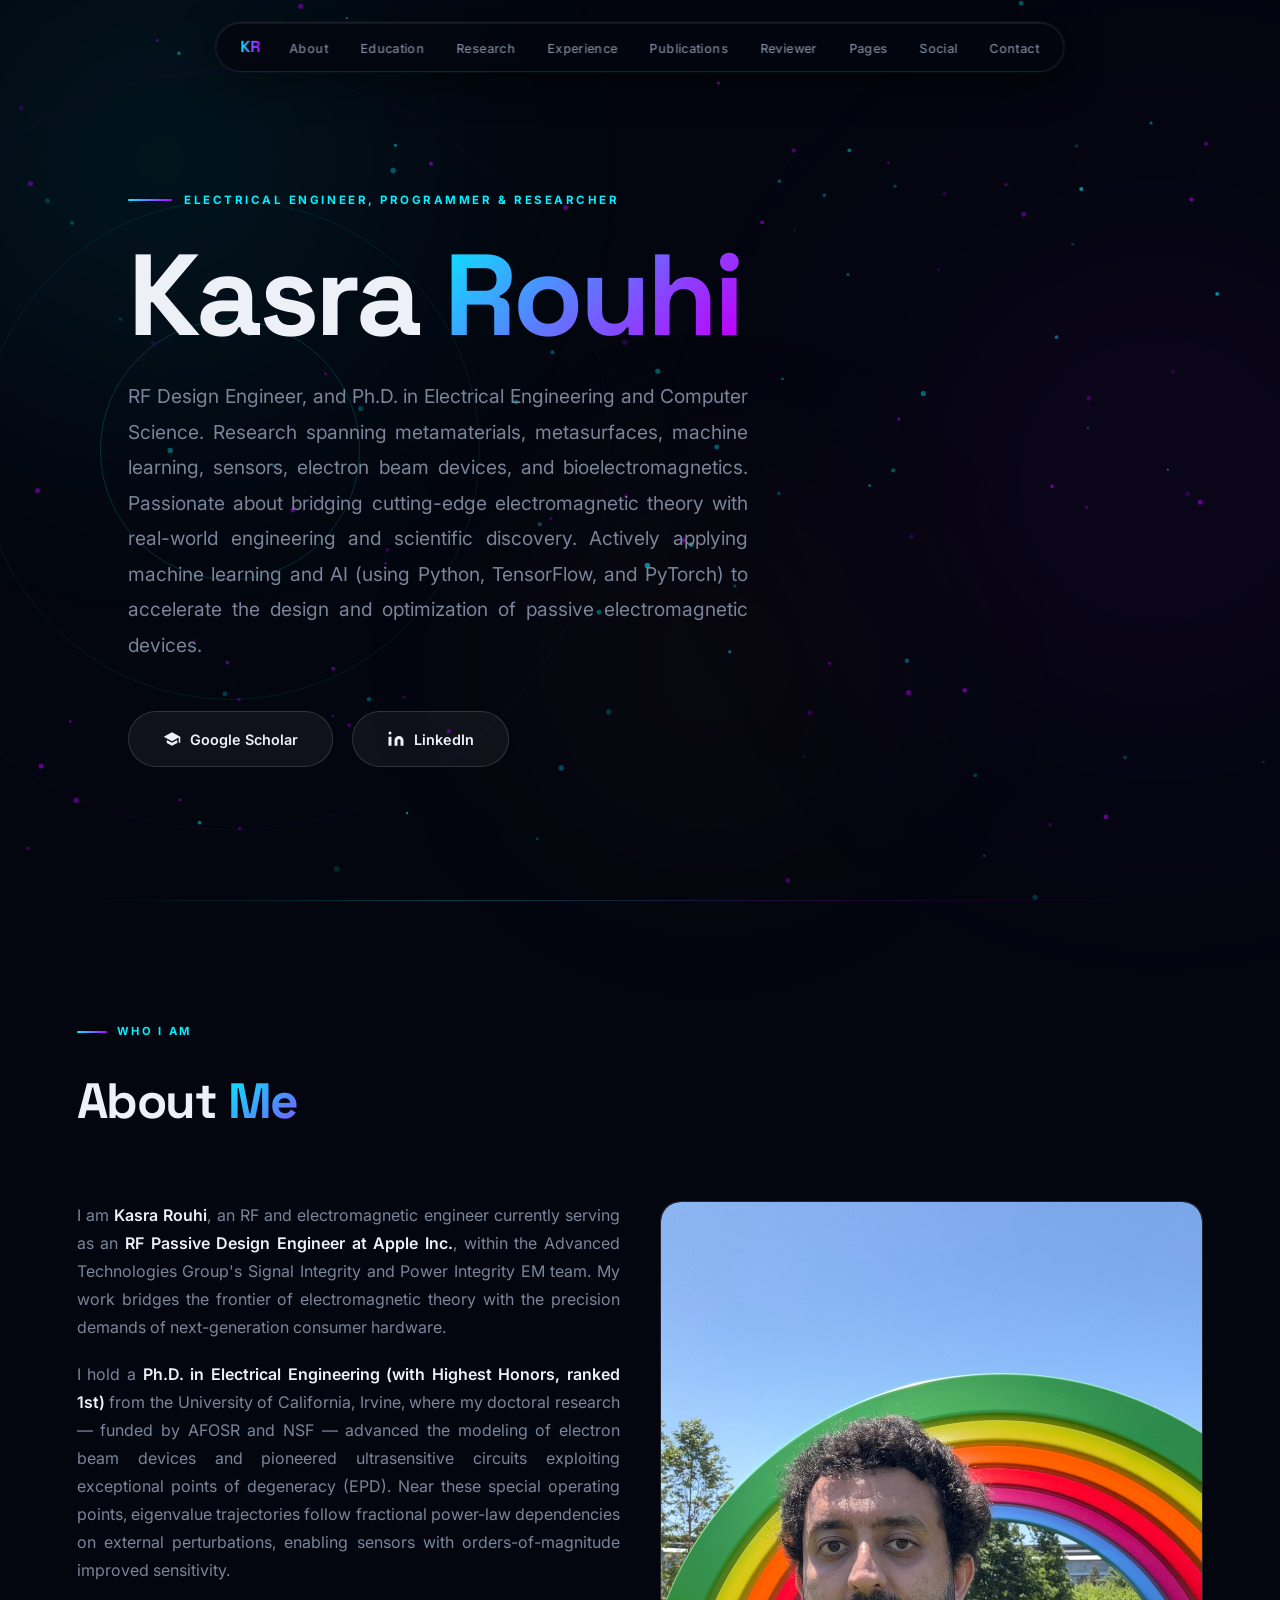
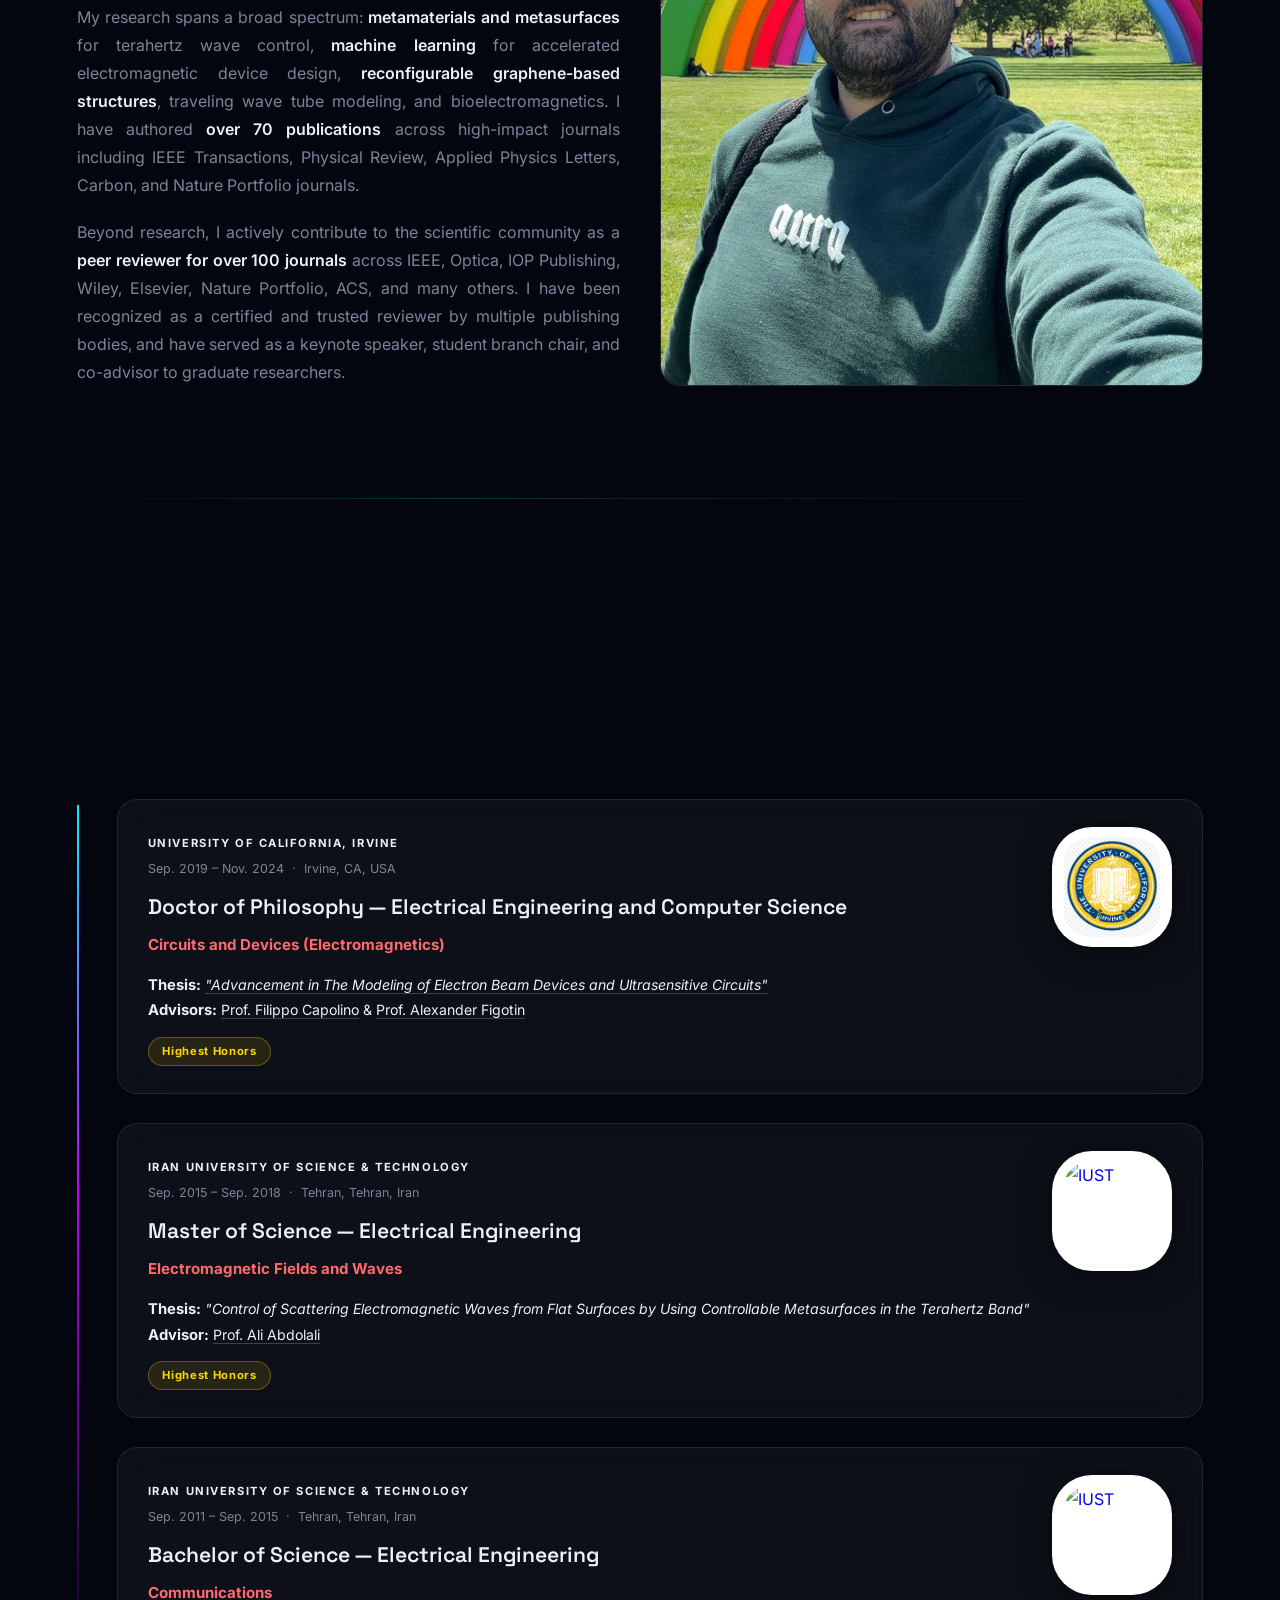
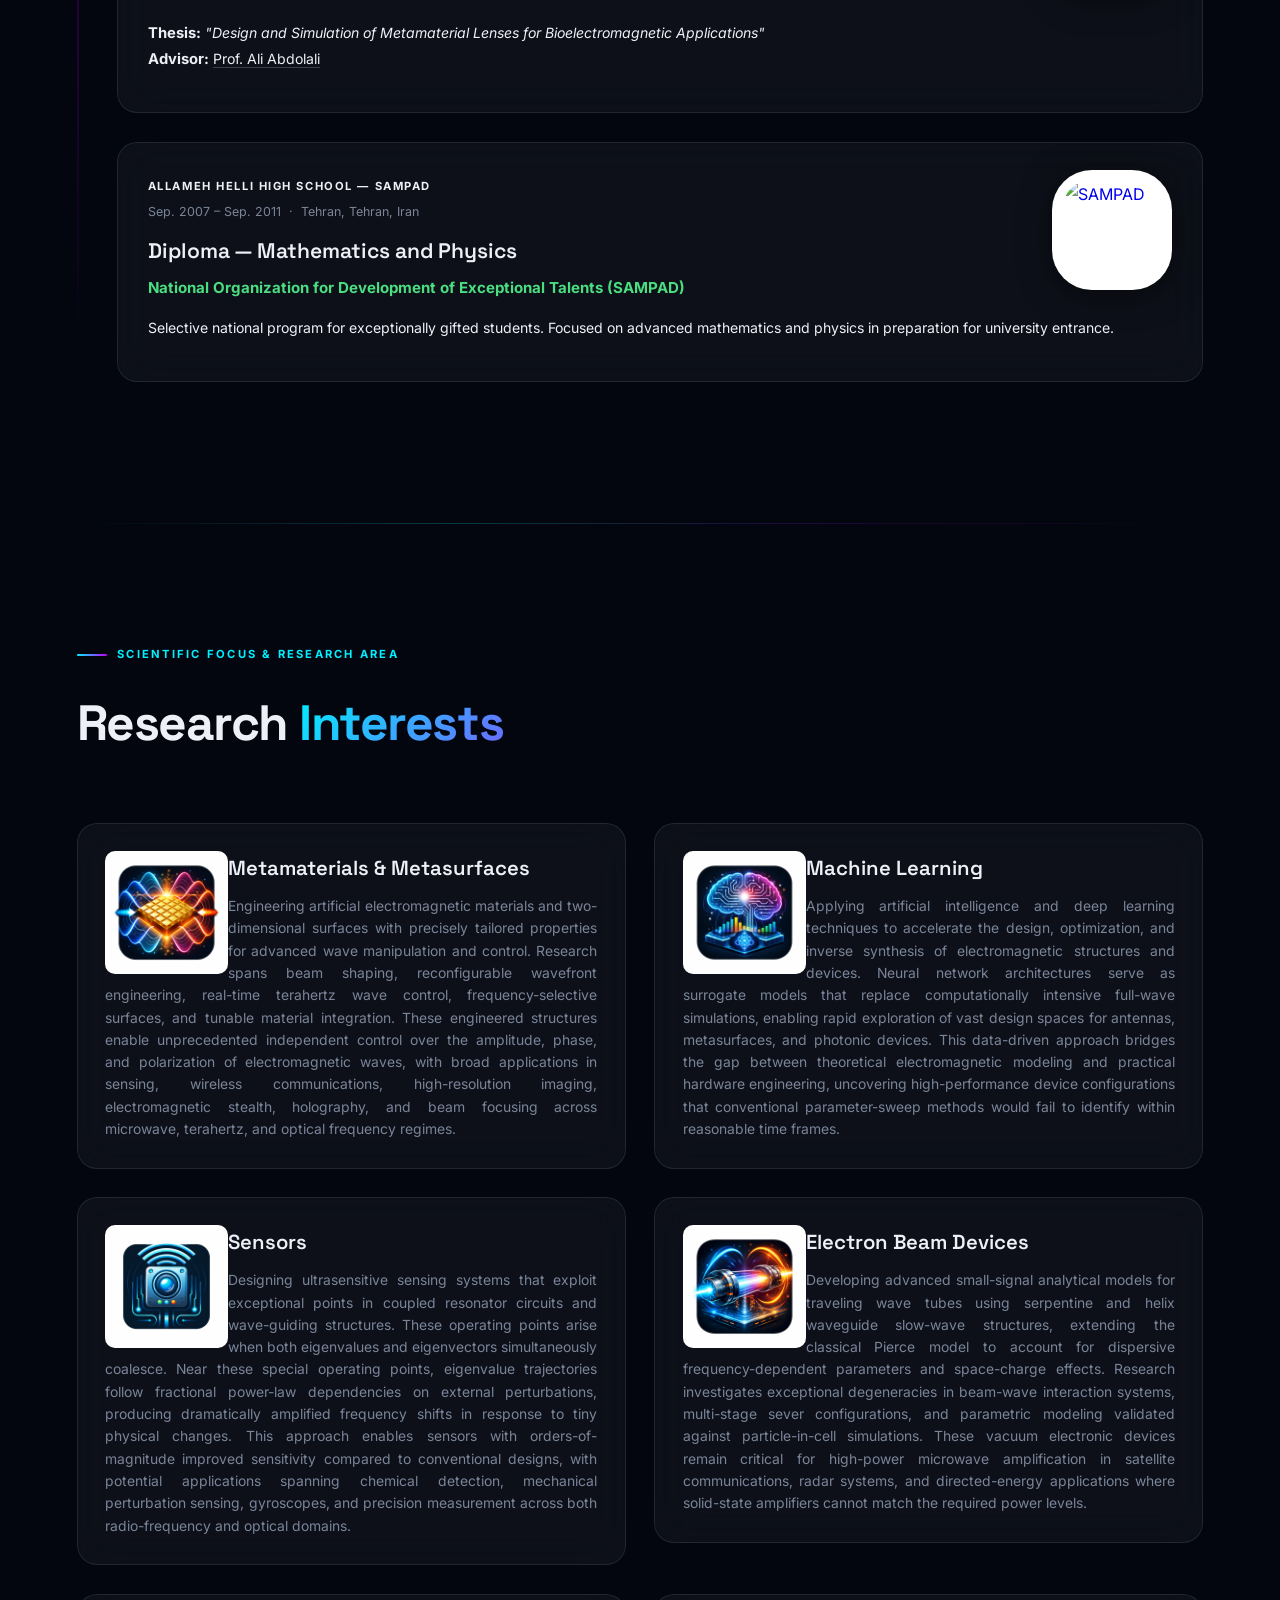
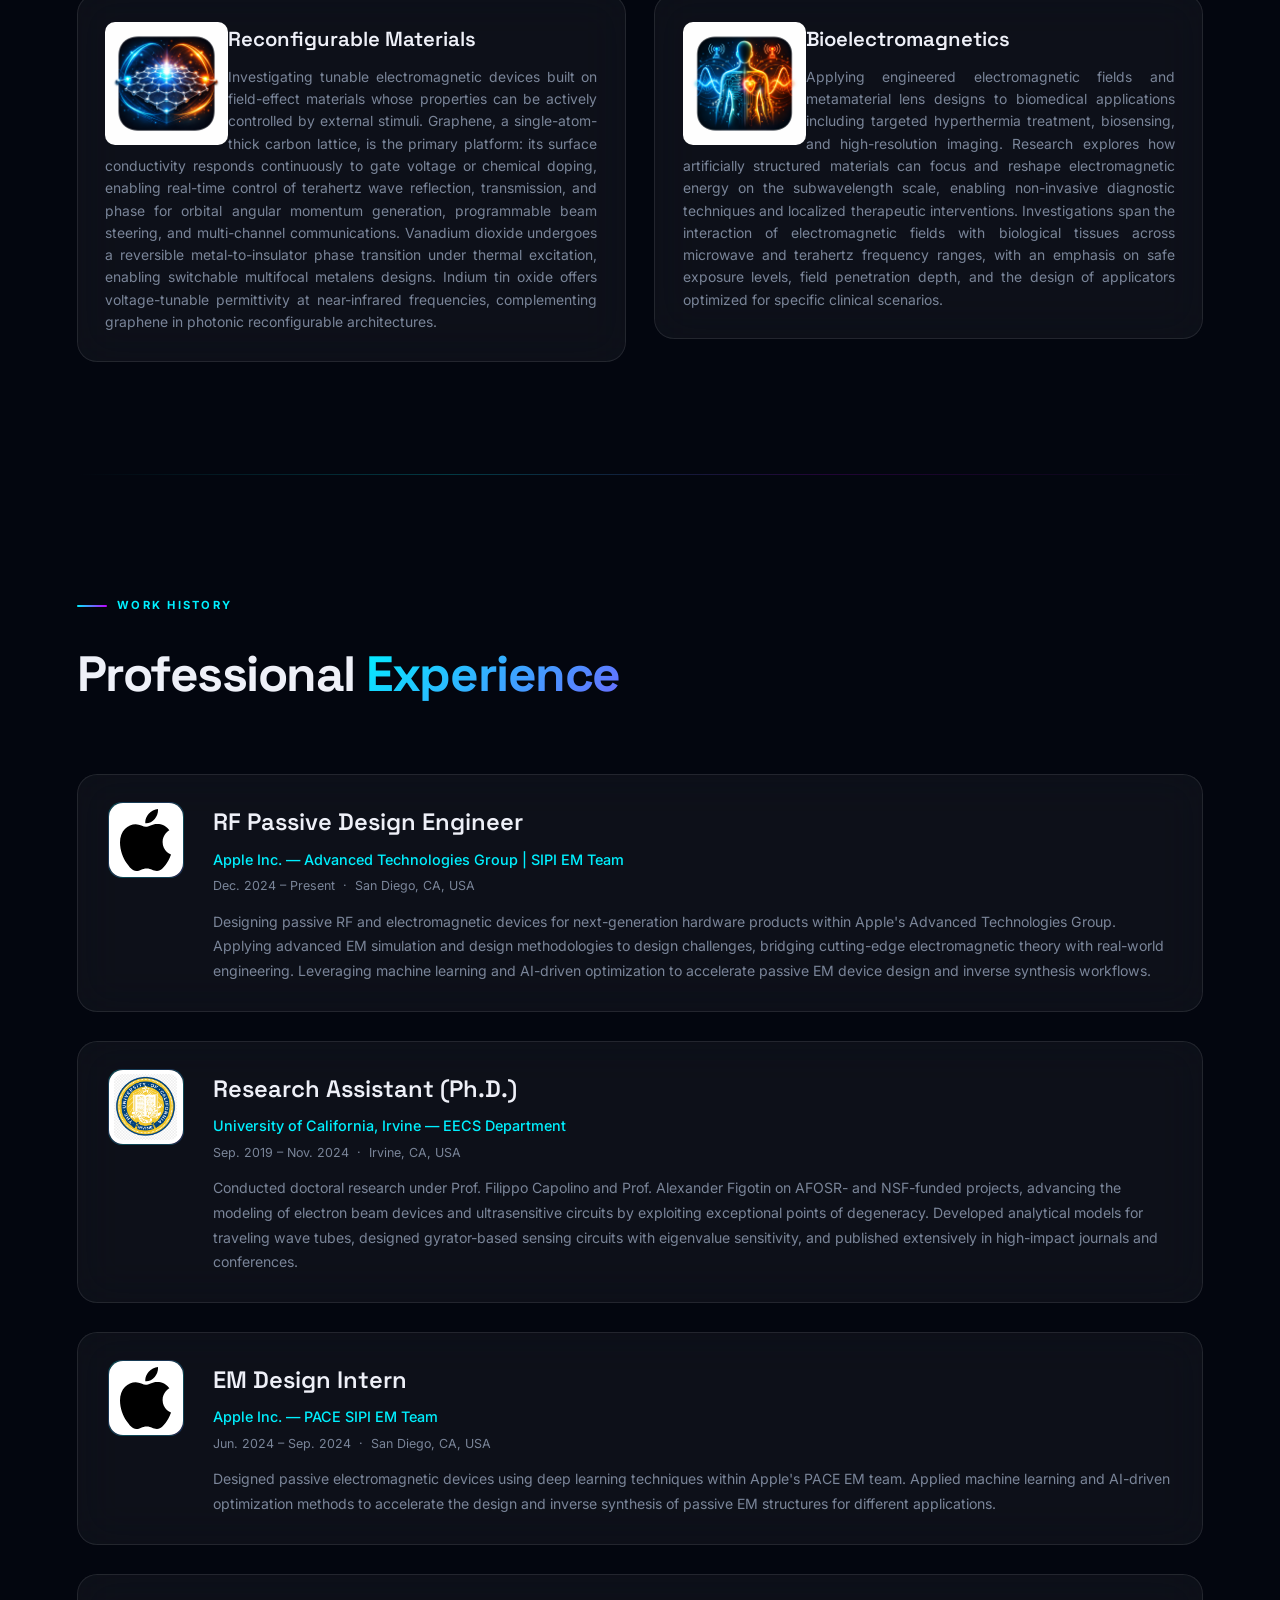
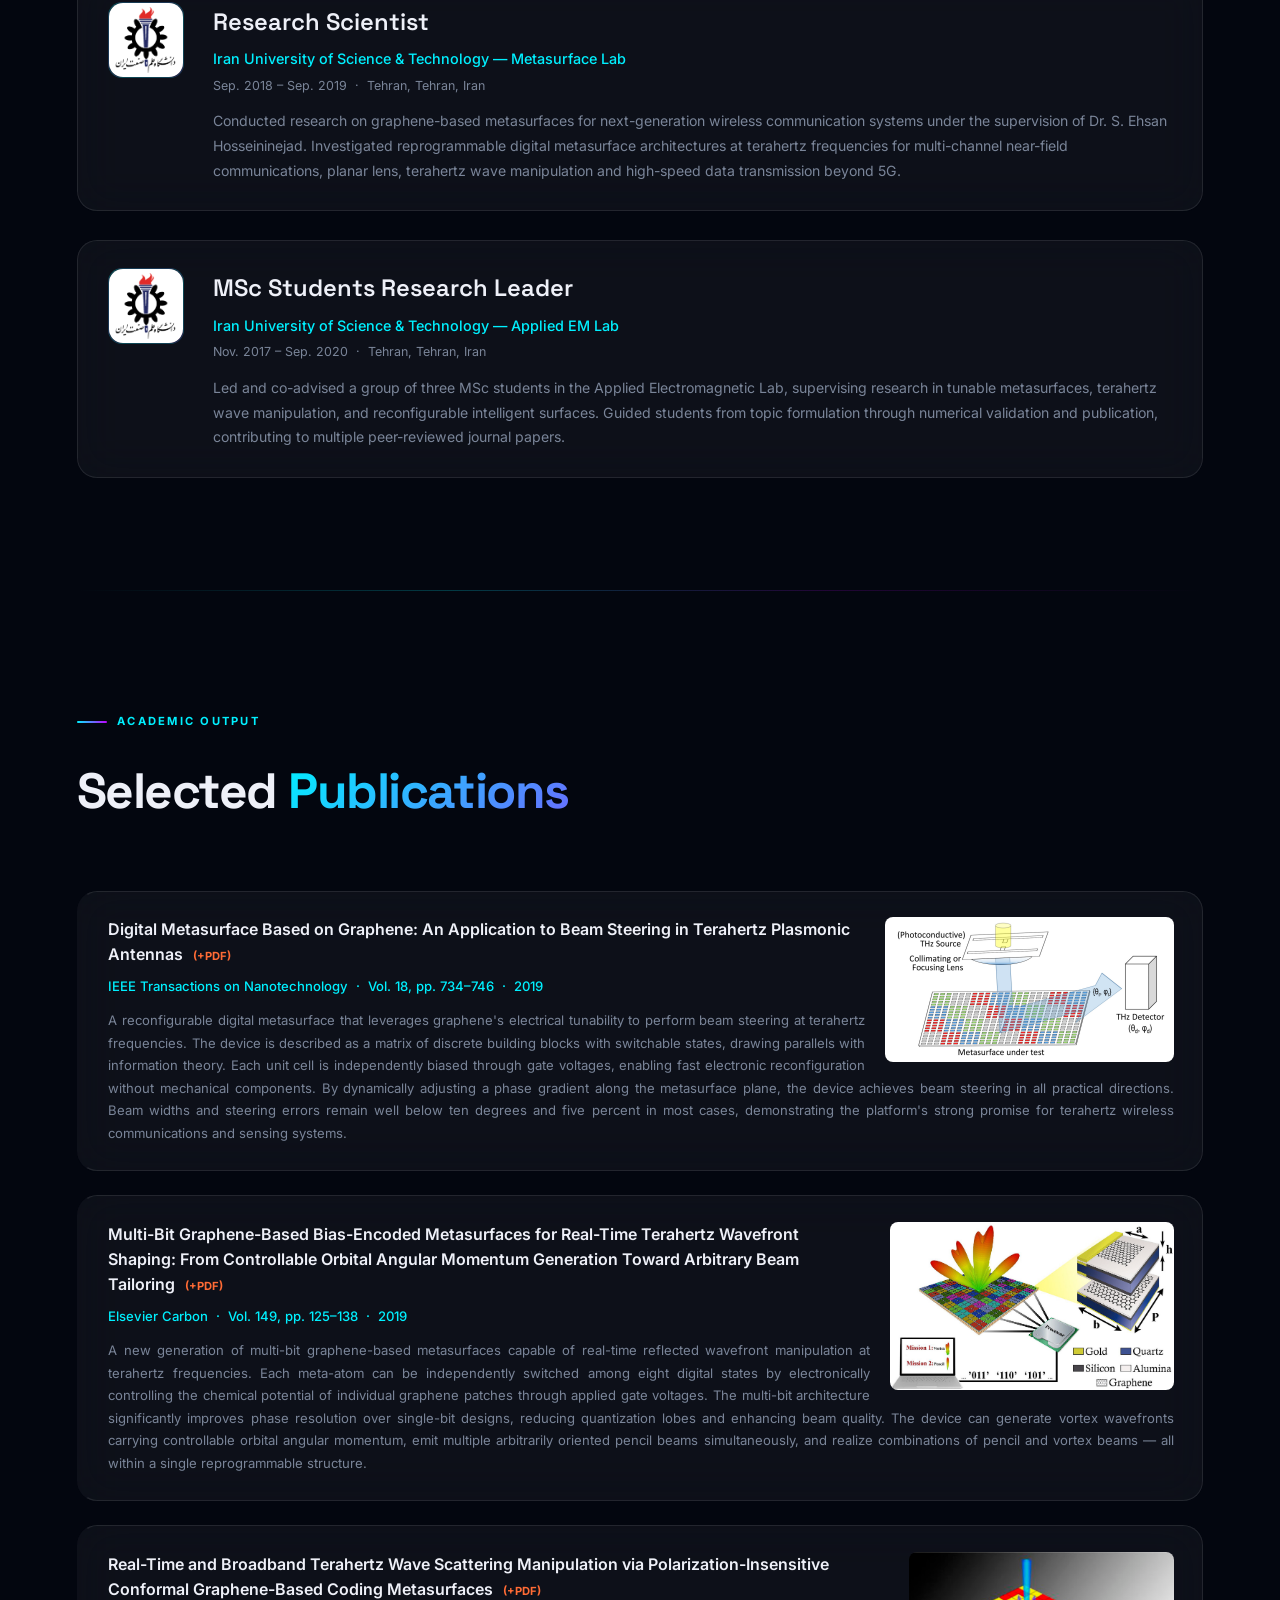
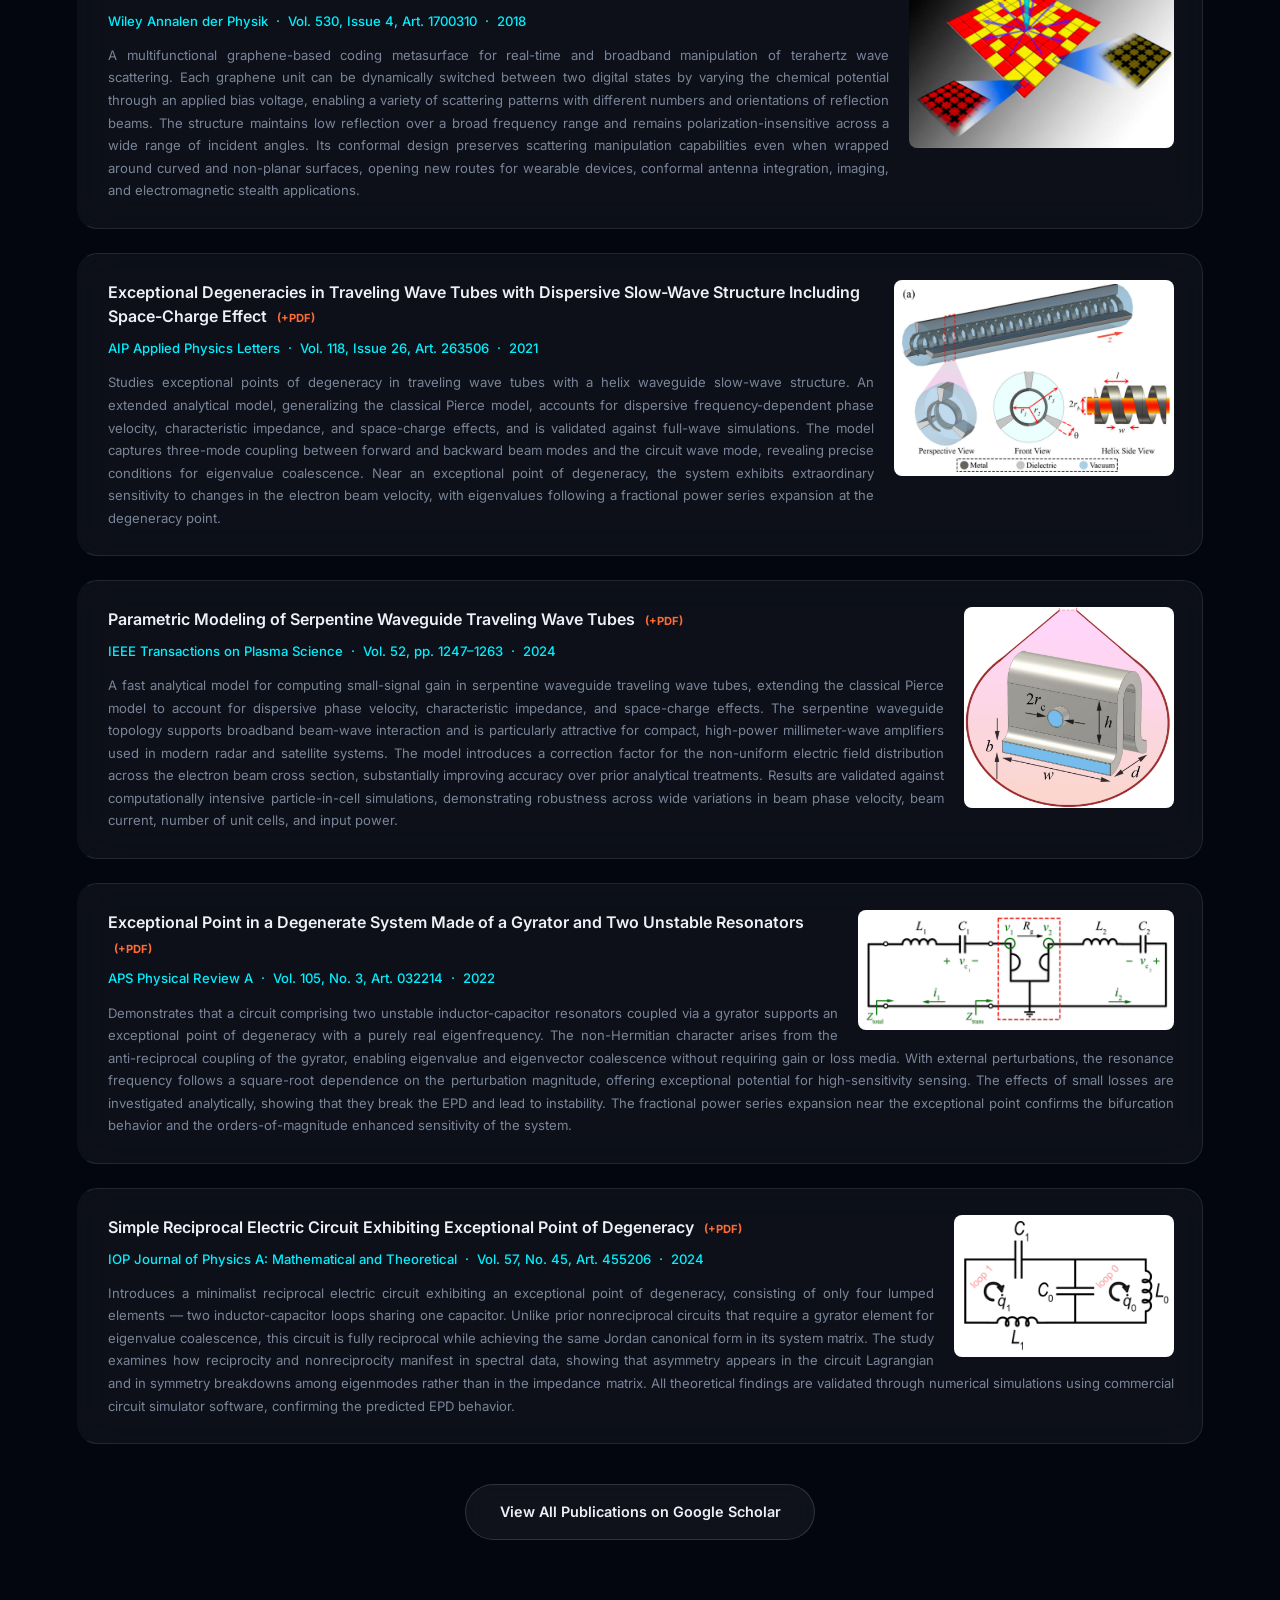
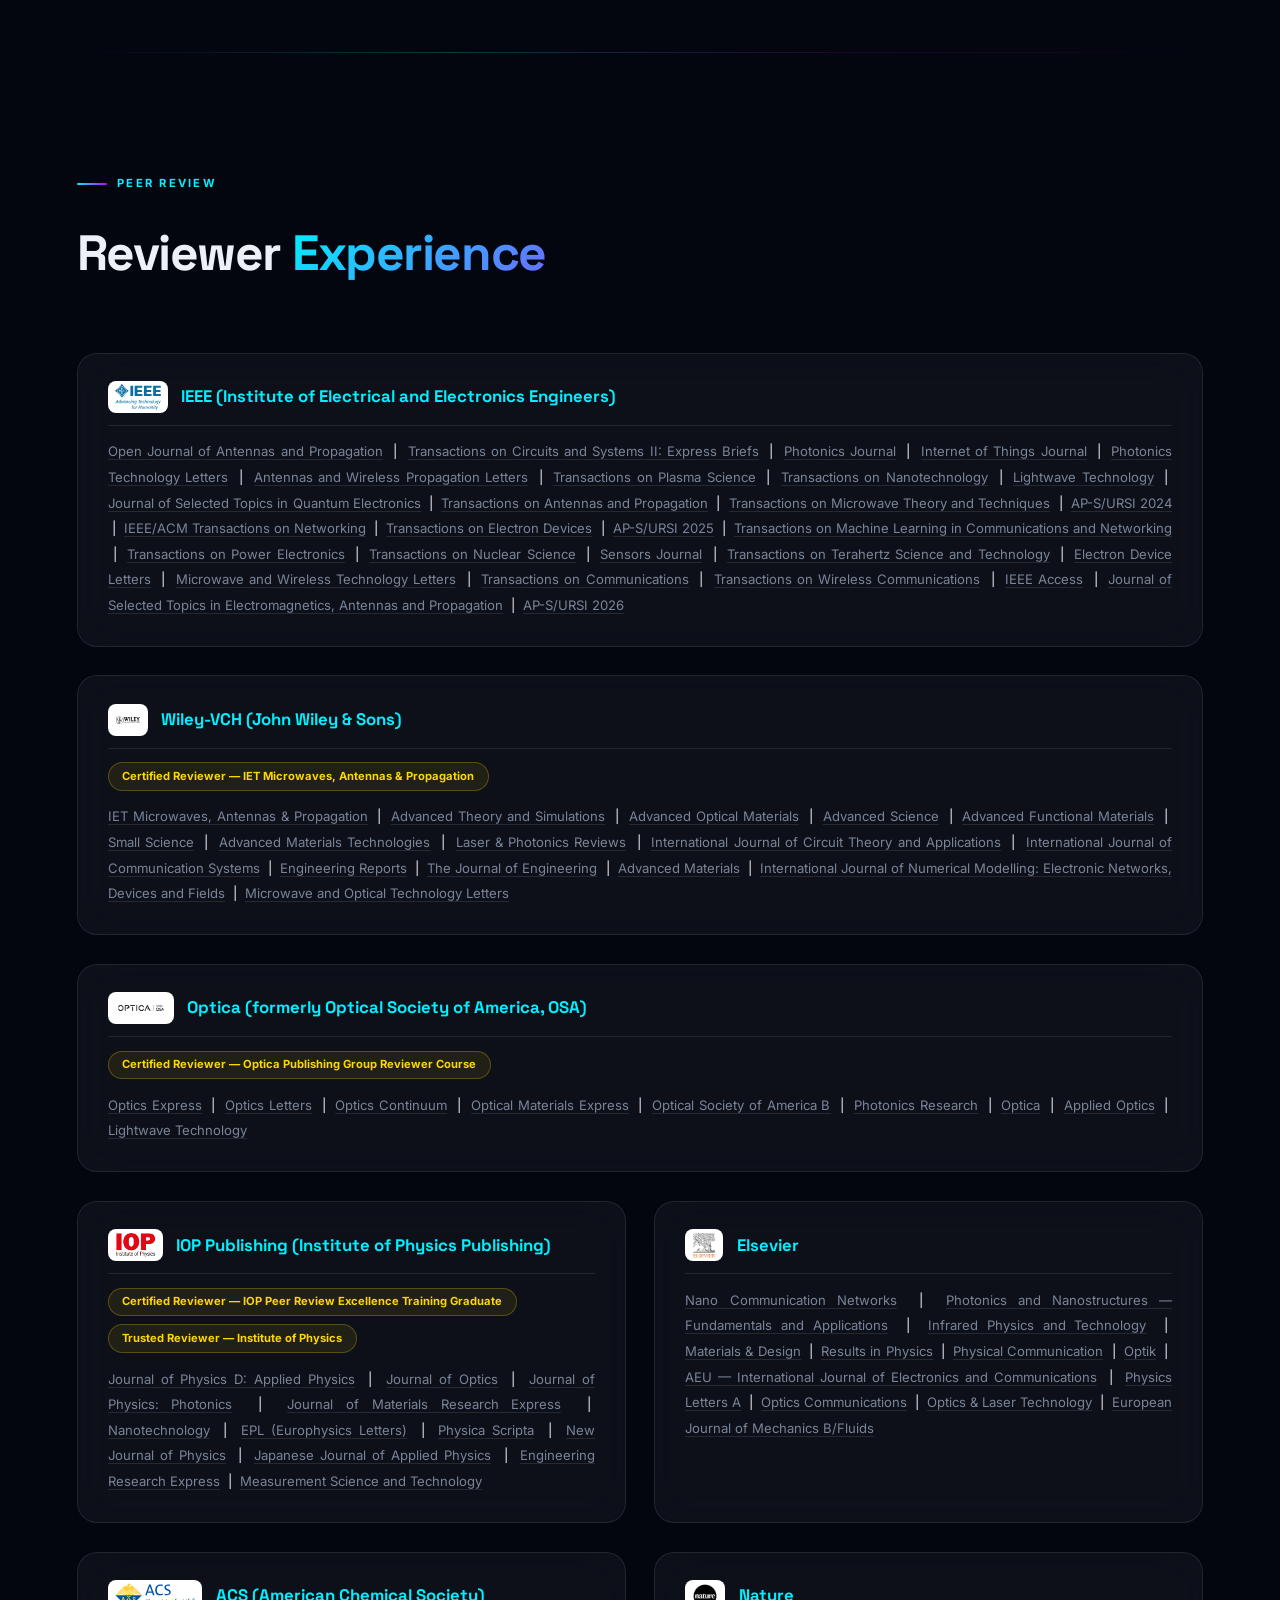
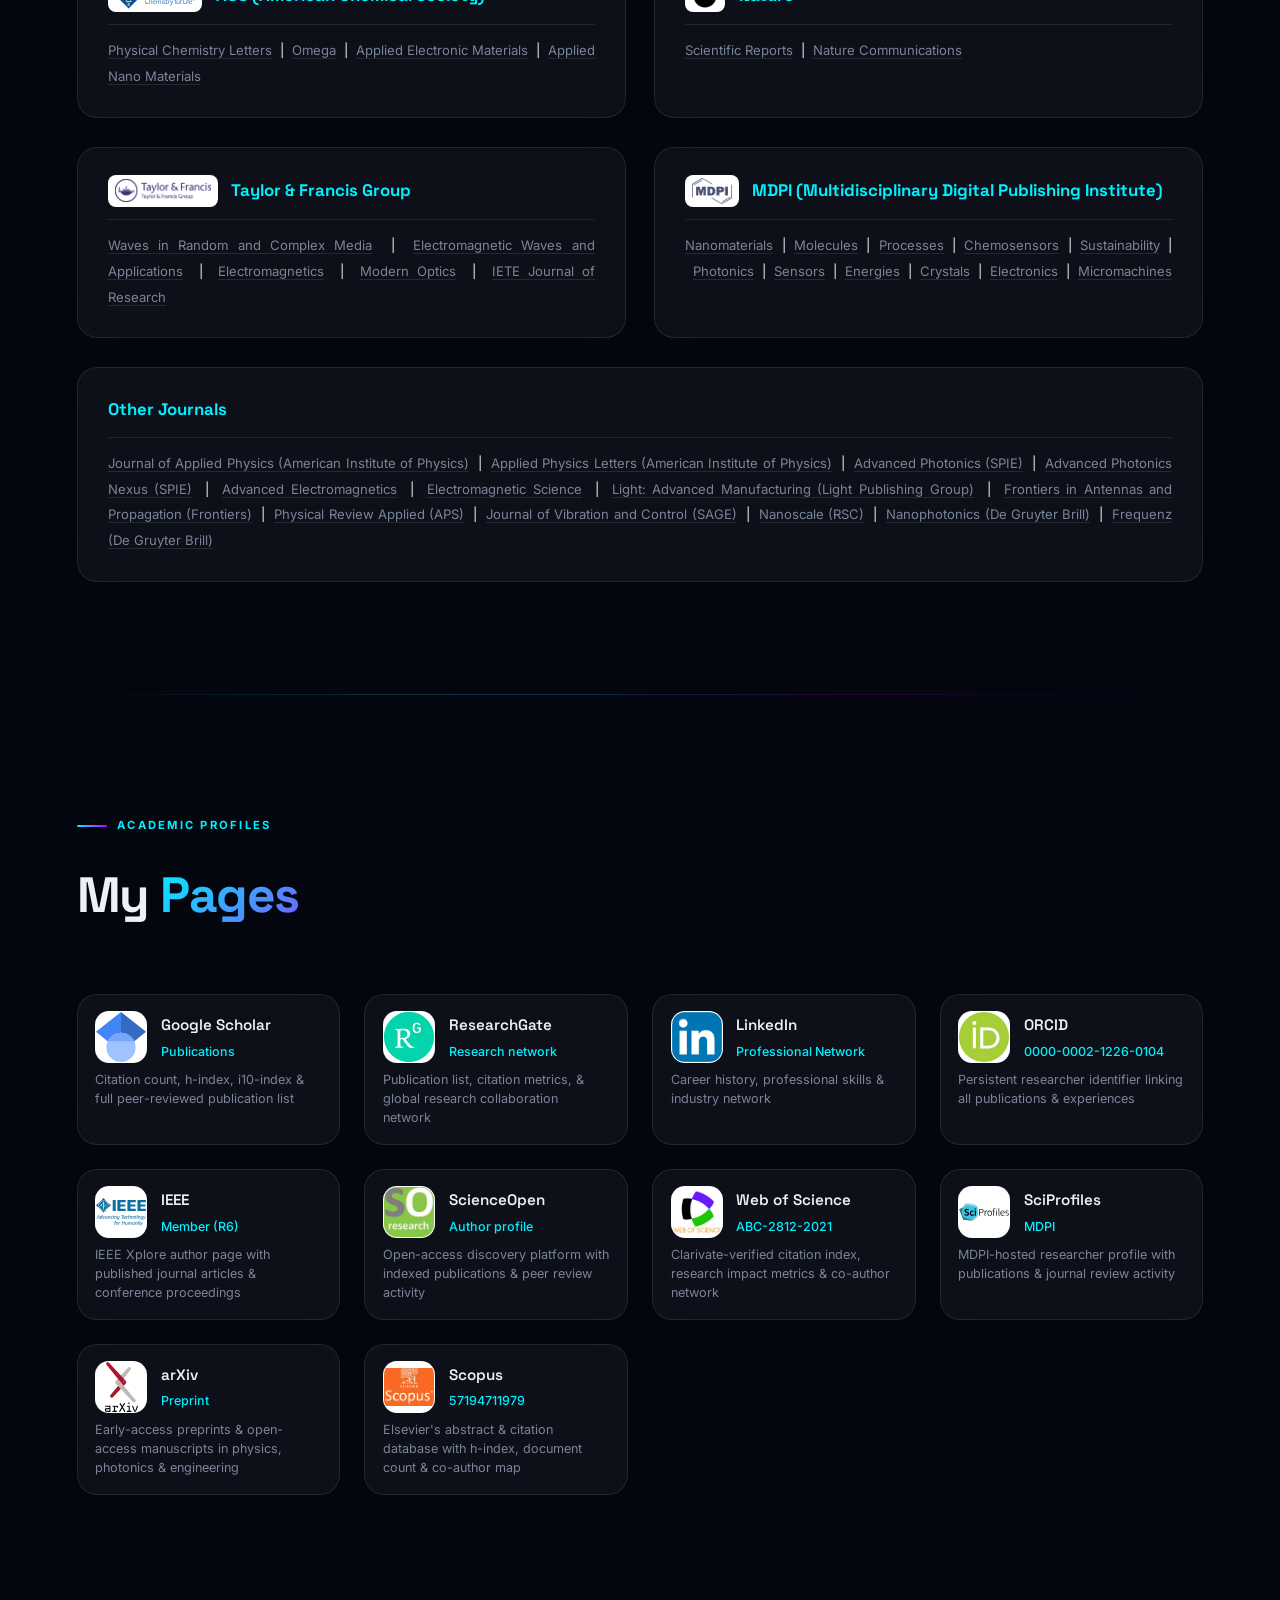
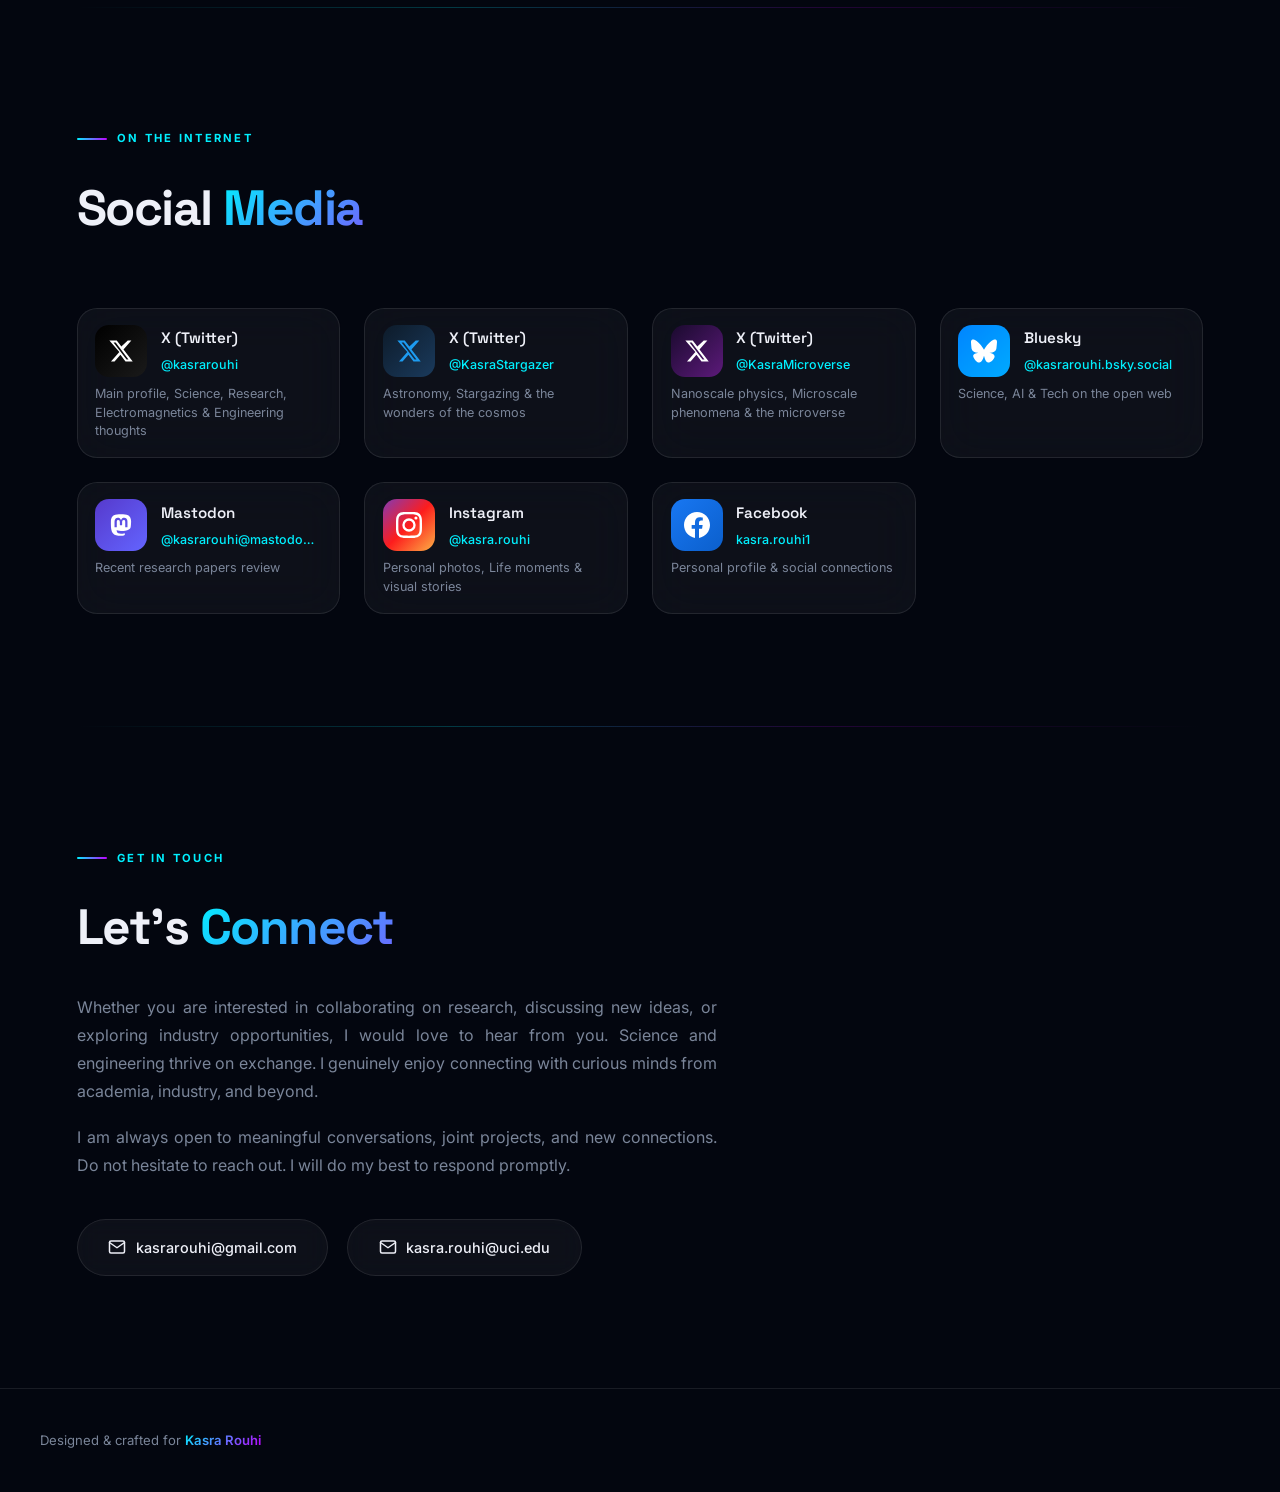
==== index.html @ e4c82f20 "Add files via upload" ====
<!DOCTYPE html>
<html lang="en">
<head>
  <meta charset="UTF-8" />
  <meta name="viewport" content="width=device-width, initial-scale=1.0" />
  <title>Kasra Rouhi</title>
  <link rel="preconnect" href="https://fonts.googleapis.com" />
  <link href="https://fonts.googleapis.com/css2?family=Inter:wght@300;400;500;600;700&family=Space+Grotesk:wght@400;500;600;700&display=swap" rel="stylesheet" />
  <link rel="stylesheet" href="css/base.css" />
  <link rel="stylesheet" href="css/nav.css" />
  <link rel="stylesheet" href="css/hero.css" />
  <link rel="stylesheet" href="css/layout.css" />
  <link rel="stylesheet" href="css/about.css" />
  <link rel="stylesheet" href="css/education.css" />
  <link rel="stylesheet" href="css/research.css" />
  <link rel="stylesheet" href="css/experience.css" />
  <link rel="stylesheet" href="css/reviewer.css" />
  <link rel="stylesheet" href="css/social.css" />
</head>
<body>

<!-- scroll progress -->
<div id="scroll-progress"></div>


<!-- animated particle canvas -->
<canvas id="bg-canvas"></canvas>

<!-- aurora orbs -->
<div class="orb orb-1"></div>
<div class="orb orb-2"></div>
<div class="orb orb-3"></div>

<!-- nav — floating pill -->
<nav>
  <div class="nav-logo">KR</div>
  <ul class="nav-links">
    <li><a href="#about">About</a></li>
    <li><a href="#education">Education</a></li>
    <li><a href="#research">Research</a></li>
    <li><a href="#experience">Experience</a></li>
    <li><a href="#publications">Publications</a></li>
    <li><a href="#reviewer">Reviewer</a></li>
    <li><a href="#pages">Pages</a></li>
    <li><a href="#social">Social</a></li>
    <li><a href="#contact">Contact</a></li>
  </ul>
</nav>

<!-- ── HERO ── -->
<section id="hero">

  <!-- decorative pulsing rings -->
  <div class="hero-rings">
    <div class="hero-ring"></div>
    <div class="hero-ring"></div>
    <div class="hero-ring"></div>
  </div>

  <div class="hero-content">
    <div class="hero-eyebrow">Electrical Engineer, Programmer &amp; Researcher</div>
    <h1 class="hero-name">Kasra <span>Rouhi</span></h1>
    <p class="hero-subtitle">
      RF Design Engineer, and Ph.D. in Electrical Engineering and Computer Science.
      Research spanning metamaterials, metasurfaces, machine learning, sensors, electron beam devices, and bioelectromagnetics.
      Passionate about bridging cutting-edge electromagnetic theory with real-world engineering and scientific discovery.
      Actively applying machine learning and AI (using Python, TensorFlow, and PyTorch) to accelerate the design and optimization of passive electromagnetic devices.
    </p>
    <div class="hero-ctas">
      <a class="btn btn-outline" href="https://scholar.google.com/citations?user=ReDDTRIAAAAJ&hl=en" target="_blank">
        <svg width="18" height="18" viewBox="0 0 24 24" fill="currentColor"><path d="M12 3L1 9l11 6 9-4.91V17h2V9L12 3zM5 13.18v4L12 21l7-3.82v-4L12 17l-7-3.82z"/></svg>
        Google Scholar
      </a>
      <a class="btn btn-outline" href="https://www.linkedin.com/in/kasra-rouhi-8a954311a/" target="_blank">
        <svg width="18" height="18" viewBox="0 0 24 24" fill="currentColor"><path d="M16 8a6 6 0 0 1 6 6v7h-4v-7a2 2 0 0 0-2-2 2 2 0 0 0-2 2v7h-4v-7a6 6 0 0 1 6-6z"/><rect x="2" y="9" width="4" height="12"/><circle cx="4" cy="4" r="2"/></svg>
        LinkedIn
      </a>
    </div>
  </div>
</section>

<div class="divider"></div>

<!-- ── ABOUT ── -->
<section id="about">
  <div class="section-num">01</div>
  <div class="fade-in">
    <div class="section-tag">Who I am</div>
    <h2 class="section-title">About <em>Me</em></h2>
  </div>
  <div class="about-grid fade-in">
    <div class="about-text">
      <p>
        I am <span class="highlight">Kasra Rouhi</span>, an RF and electromagnetic
        engineer currently serving as an <span class="highlight">RF Passive Design Engineer
        at Apple Inc.</span>, within the Advanced Technologies Group's Signal Integrity
        and Power Integrity EM team. My work bridges the frontier of electromagnetic
        theory with the precision demands of next-generation consumer hardware.
      </p>
      <p>
        I hold a <span class="highlight">Ph.D. in Electrical Engineering (with Highest
        Honors, ranked 1st)</span> from the University of California, Irvine, where my
        doctoral research — funded by AFOSR and NSF — advanced the modeling of electron
        beam devices and pioneered ultrasensitive circuits exploiting exceptional points
        of degeneracy (EPD). Near these special operating points, eigenvalue trajectories
        follow fractional power-law dependencies on external perturbations, enabling
        sensors with orders-of-magnitude improved sensitivity.
      </p>
      <p>
        My research spans a broad spectrum: <span class="highlight">metamaterials and
        metasurfaces</span> for terahertz wave control, <span class="highlight">machine
        learning</span> for accelerated electromagnetic device design, <span class="highlight">
        reconfigurable graphene-based structures</span>, traveling wave tube modeling,
        and bioelectromagnetics. I have authored <span class="highlight">over 70
        publications</span> across high-impact journals including IEEE Transactions,
        Physical Review, Applied Physics Letters, Carbon, and Nature Portfolio journals.
      </p>
      <p>
        Beyond research, I actively contribute to the scientific community as a
        <span class="highlight">peer reviewer for over 100 journals</span> across IEEE,
        Optica, IOP Publishing, Wiley, Elsevier, Nature Portfolio, ACS, and many others.
        I have been recognized as a certified and trusted reviewer by multiple publishing
        bodies, and have served as a keynote speaker, student branch chair, and
        co-advisor to graduate researchers.
      </p>
    </div>
    <div class="glass about-card" style="padding:0; overflow:hidden; display:flex; align-items:stretch;">
      <img
        src="images/KasraPersonal.JPG"
        alt="Kasra Rouhi"
        style="width:100%; height:100%; object-fit:cover; object-position:center top; display:block; border-radius:var(--radius);"
      />
    </div>
  </div>
</section>

<div class="divider"></div>

<!-- ── EDUCATION ── -->
<section id="education">
  <div class="section-num">02</div>
  <div class="fade-in">
    <div class="section-tag">Academic Journey</div>
    <h2 class="section-title">Education &amp; <em>Degrees</em></h2>
  </div>
  <div class="timeline fade-in">

    <!-- PhD — UCI -->
    <div class="glass timeline-item">
      <div class="card-accent-bar"></div>
      <div class="tl-header">
        <div class="tl-header-text">
          <a class="tl-school" href="https://en.wikipedia.org/wiki/University_of_California,_Irvine" target="_blank" style="color:inherit;text-decoration:none;">University of California, Irvine</a>
          <div class="tl-period">Sep. 2019 – Nov. 2024 &nbsp;·&nbsp; Irvine, CA, USA</div>
        </div>
        <a href="https://en.wikipedia.org/wiki/University_of_California,_Irvine" target="_blank"><img class="tl-badge" src="images/EduExp/UCI.png" alt="UCI" width="56" height="56" /></a>
      </div>
      <div class="tl-degree">Doctor of Philosophy — Electrical Engineering and Computer Science</div>
      <div class="tl-meta">Circuits and Devices (Electromagnetics)</div>
      <div class="tl-detail">
        <span class="tl-label">Thesis:</span> <a href="https://www.proquest.com/openview/66f14b600462f90610e6053b3de5a684/1?pq-origsite=gscholar&cbl=18750&diss=y" target="_blank" style="color:inherit;border-bottom:1px solid rgba(255,255,255,0.2);text-decoration:none;"><em>"Advancement in The Modeling of Electron Beam Devices and Ultrasensitive Circuits"</em></a><br/>
        <span><span class="tl-label">Advisors:</span> <a href="https://scholar.google.com/citations?user=7sWY6GUAAAAJ&hl=en" target="_blank" style="color:inherit;border-bottom:1px solid rgba(255,255,255,0.2);text-decoration:none;">Prof. Filippo Capolino</a> &amp; <a href="https://scholar.google.com/citations?user=Q_zmKOEAAAAJ&hl=en" target="_blank" style="color:inherit;border-bottom:1px solid rgba(255,255,255,0.2);text-decoration:none;">Prof. Alexander Figotin</a></span>
      </div>
      <div class="tl-badges-row">
        <span class="tl-gpa">Highest Honors</span>
      </div>
    </div>

    <!-- MSc — IUST -->
    <div class="glass timeline-item">
      <div class="card-accent-bar"></div>
      <div class="tl-header">
        <div class="tl-header-text">
          <a class="tl-school" href="https://en.wikipedia.org/wiki/Iran_University_of_Science_and_Technology" target="_blank" style="color:inherit;text-decoration:none;">Iran University of Science &amp; Technology</a>
          <div class="tl-period">Sep. 2015 – Sep. 2018 &nbsp;·&nbsp; Tehran, Tehran, Iran</div>
        </div>
        <a href="https://en.wikipedia.org/wiki/Iran_University_of_Science_and_Technology" target="_blank"><img class="tl-badge" src="Images/EduExp/IUST.png" alt="IUST" width="56" height="56" /></a>
      </div>
      <div class="tl-degree">Master of Science — Electrical Engineering</div>
      <div class="tl-meta">Electromagnetic Fields and Waves</div>
      <div class="tl-detail">
        <span class="tl-label">Thesis:</span> <em>"Control of Scattering Electromagnetic Waves from Flat Surfaces by Using Controllable Metasurfaces in the Terahertz Band"</em><br/>
        <span class="tl-label">Advisor:</span> <a href="https://scholar.google.com/citations?user=JYpUTf8AAAAJ&hl=en" target="_blank" style="color:inherit;border-bottom:1px solid rgba(255,255,255,0.2);text-decoration:none;">Prof. Ali Abdolali</a></span>
      </div>
      <div class="tl-badges-row">
        <span class="tl-gpa">Highest Honors</span>
      </div>
    </div>

    <!-- BSc — IUST -->
    <div class="glass timeline-item">
      <div class="card-accent-bar"></div>
      <div class="tl-header">
        <div class="tl-header-text">
          <a class="tl-school" href="https://en.wikipedia.org/wiki/Iran_University_of_Science_and_Technology" target="_blank" style="color:inherit;text-decoration:none;">Iran University of Science &amp; Technology</a>
          <div class="tl-period">Sep. 2011 – Sep. 2015 &nbsp;·&nbsp; Tehran, Tehran, Iran</div>
        </div>
        <a href="https://en.wikipedia.org/wiki/Iran_University_of_Science_and_Technology" target="_blank"><img class="tl-badge" src="Images/EduExp/IUST.png" alt="IUST" width="56" height="56" /></a>
      </div>
      <div class="tl-degree">Bachelor of Science — Electrical Engineering</div>
      <div class="tl-meta">Communications</div>
      <div class="tl-detail">
        <span class="tl-label">Thesis:</span> <em>"Design and Simulation of Metamaterial Lenses for Bioelectromagnetic Applications"</em><br/>
        <span class="tl-label">Advisor:</span> <a href="https://scholar.google.com/citations?user=JYpUTf8AAAAJ&hl=en" target="_blank" style="color:inherit;border-bottom:1px solid rgba(255,255,255,0.2);text-decoration:none;">Prof. Ali Abdolali</a></span>
      </div>
      <div class="tl-badges-row"></div>
    </div>

    <!-- High School — Allameh Helli -->
    <div class="glass timeline-item">
      <div class="card-accent-bar"></div>
      <div class="tl-header">
        <div class="tl-header-text">
          <a class="tl-school" href="https://en.wikipedia.org/wiki/National_Organization_for_Development_of_Exceptional_Talents" target="_blank" style="color:inherit;text-decoration:none;">Allameh Helli High School — SAMPAD</a>
          <div class="tl-period">Sep. 2007 – Sep. 2011 &nbsp;·&nbsp; Tehran, Tehran, Iran</div>
        </div>
        <a href="https://en.wikipedia.org/wiki/National_Organization_for_Development_of_Exceptional_Talents" target="_blank"><img class="tl-badge" src="Images/EduExp/Helli.svg" alt="SAMPAD" width="56" height="56" /></a>
      </div>
      <div class="tl-degree">Diploma — Mathematics and Physics</div>
      <div class="tl-meta" style="color:#4ade80;">National Organization for Development of Exceptional Talents (SAMPAD)</div>
      <div class="tl-detail">
        Selective national program for exceptionally gifted students. Focused on advanced
        mathematics and physics in preparation for university entrance.
      </div>
      <div class="tl-badges-row"></div>
    </div>

  </div>
</section>

<div class="divider"></div>

<!-- ── RESEARCH ── -->
<section id="research">
  <div class="section-num">03</div>
  <div class="fade-in">
    <div class="section-tag">Scientific Focus &amp; Research Area</div>
    <h2 class="section-title">Research <em>Interests</em></h2>
  </div>
  <div class="research-grid fade-in">

    <a class="glass research-card" href="https://en.wikipedia.org/wiki/Metamaterial" target="_blank" style="text-decoration:none;color:inherit;display:block;">
      <div class="card-accent-bar"></div>
      <img class="rc-icon" src="images/Research/Metasurface.png" alt="Metamaterials" style="shape-outside:url('images/Research/Metasurface.png')">
      <div class="rc-title">Metamaterials &amp; Metasurfaces</div>
      <div class="rc-desc">Engineering artificial electromagnetic materials and two-dimensional surfaces with precisely tailored properties for advanced wave manipulation and control. Research spans beam shaping, reconfigurable wavefront engineering, real-time terahertz wave control, frequency-selective surfaces, and tunable material integration. These engineered structures enable unprecedented independent control over the amplitude, phase, and polarization of electromagnetic waves, with broad applications in sensing, wireless communications, high-resolution imaging, electromagnetic stealth, holography, and beam focusing across microwave, terahertz, and optical frequency regimes.</div>
    </a>

    <a class="glass research-card" href="https://en.wikipedia.org/wiki/Machine_learning" target="_blank" style="text-decoration:none;color:inherit;display:block;">
      <div class="card-accent-bar"></div>
      <img class="rc-icon" src="images/Research/Machine Learning.png" alt="Machine Learning" style="shape-outside:url('images/Research/Machine Learning.png')">
      <div class="rc-title">Machine Learning</div>
      <div class="rc-desc">Applying artificial intelligence and deep learning techniques to accelerate the design, optimization, and inverse synthesis of electromagnetic structures and devices. Neural network architectures serve as surrogate models that replace computationally intensive full-wave simulations, enabling rapid exploration of vast design spaces for antennas, metasurfaces, and photonic devices. This data-driven approach bridges the gap between theoretical electromagnetic modeling and practical hardware engineering, uncovering high-performance device configurations that conventional parameter-sweep methods would fail to identify within reasonable time frames.</div>
    </a>

    <a class="glass research-card" href="https://en.wikipedia.org/wiki/Sensor" target="_blank" style="text-decoration:none;color:inherit;display:block;">
      <div class="card-accent-bar"></div>
      <img class="rc-icon" src="images/Research/Sensor.png" alt="Sensors" style="shape-outside:url('images/Research/Sensor.png')">
      <div class="rc-title">Sensors</div>
      <div class="rc-desc">Designing ultrasensitive sensing systems that exploit exceptional points in coupled resonator circuits and wave-guiding structures. These operating points arise when both eigenvalues and eigenvectors simultaneously coalesce. Near these special operating points, eigenvalue trajectories follow fractional power-law dependencies on external perturbations, producing dramatically amplified frequency shifts in response to tiny physical changes. This approach enables sensors with orders-of-magnitude improved sensitivity compared to conventional designs, with potential applications spanning chemical detection, mechanical perturbation sensing, gyroscopes, and precision measurement across both radio-frequency and optical domains.</div>
    </a>

    <a class="glass research-card" href="https://en.wikipedia.org/wiki/Traveling-wave_tube" target="_blank" style="text-decoration:none;color:inherit;display:block;">
      <div class="card-accent-bar"></div>
      <img class="rc-icon" src="images/Research/Electron Beam Device.png" alt="Electron Beam Devices" style="shape-outside:url('images/Research/Electron Beam Device.png')">
      <div class="rc-title">Electron Beam Devices</div>
      <div class="rc-desc">Developing advanced small-signal analytical models for traveling wave tubes using serpentine and helix waveguide slow-wave structures, extending the classical Pierce model to account for dispersive frequency-dependent parameters and space-charge effects. Research investigates exceptional degeneracies in beam-wave interaction systems, multi-stage sever configurations, and parametric modeling validated against particle-in-cell simulations. These vacuum electronic devices remain critical for high-power microwave amplification in satellite communications, radar systems, and directed-energy applications where solid-state amplifiers cannot match the required power levels.</div>
    </a>

    <a class="glass research-card" href="https://en.wikipedia.org/wiki/Graphene" target="_blank" style="text-decoration:none;color:inherit;display:block;">
      <div class="card-accent-bar"></div>
      <img class="rc-icon" src="images/Research/Graphene.png" alt="Reconfigurable Materials" style="shape-outside:url('images/Research/Graphene.png')">
      <div class="rc-title">Reconfigurable Materials</div>
      <div class="rc-desc">Investigating tunable electromagnetic devices built on field-effect materials whose properties can be actively controlled by external stimuli. Graphene, a single-atom-thick carbon lattice, is the primary platform: its surface conductivity responds continuously to gate voltage or chemical doping, enabling real-time control of terahertz wave reflection, transmission, and phase for orbital angular momentum generation, programmable beam steering, and multi-channel communications. Vanadium dioxide undergoes a reversible metal-to-insulator phase transition under thermal excitation, enabling switchable multifocal metalens designs. Indium tin oxide offers voltage-tunable permittivity at near-infrared frequencies, complementing graphene in photonic reconfigurable architectures.</div>
    </a>

    <a class="glass research-card" href="https://en.wikipedia.org/wiki/Bioelectromagnetics" target="_blank" style="text-decoration:none;color:inherit;display:block;">
      <div class="card-accent-bar"></div>
      <img class="rc-icon" src="images/Research/BioElectromagnetics.png" alt="Bioelectromagnetics" style="shape-outside:url('images/Research/BioElectromagnetics.png')">
      <div class="rc-title">Bioelectromagnetics</div>
      <div class="rc-desc">Applying engineered electromagnetic fields and metamaterial lens designs to biomedical applications including targeted hyperthermia treatment, biosensing, and high-resolution imaging. Research explores how artificially structured materials can focus and reshape electromagnetic energy on the subwavelength scale, enabling non-invasive diagnostic techniques and localized therapeutic interventions. Investigations span the interaction of electromagnetic fields with biological tissues across microwave and terahertz frequency ranges, with an emphasis on safe exposure levels, field penetration depth, and the design of applicators optimized for specific clinical scenarios.</div>
    </a>

  </div>
</section>

<div class="divider"></div>

<!-- ── EXPERIENCE ── -->
<section id="experience">
  <div class="section-num">04</div>
  <div class="fade-in">
    <div class="section-tag">Work History</div>
    <h2 class="section-title">Professional <em>Experience</em></h2>
  </div>
  <div class="exp-grid fade-in">

    <div class="glass exp-card">
      <div class="card-accent-bar"></div>
      <div class="exp-logo"><a href="https://en.wikipedia.org/wiki/Apple_Inc." target="_blank" style="display:block;width:100%;height:100%;border-radius:inherit;"><img src="images/EduExp/Apple.svg" alt="Apple" style="width:100%;height:100%;object-fit:contain;border-radius:inherit;background:#fff;padding:6px;"></a></div>
      <div class="exp-body">
        <div class="exp-role">RF Passive Design Engineer</div>
        <div class="exp-company"><a href="https://en.wikipedia.org/wiki/Apple_Inc." target="_blank" style="color:inherit;text-decoration:none;">Apple Inc.</a> — Advanced Technologies Group | SIPI EM Team</div>
        <div class="exp-period">Dec. 2024 – Present &nbsp;·&nbsp; San Diego, CA, USA</div>
        <div class="exp-desc">
          Designing passive RF and electromagnetic devices for next-generation hardware products within Apple's Advanced Technologies Group. Applying advanced EM simulation and design methodologies to design challenges, bridging cutting-edge electromagnetic theory with real-world engineering. Leveraging machine learning and AI-driven optimization to accelerate passive EM device design and inverse synthesis workflows.
        </div>
      </div>
    </div>

    <div class="glass exp-card">
      <div class="card-accent-bar"></div>
      <div class="exp-logo"><a href="https://en.wikipedia.org/wiki/University_of_California,_Irvine" target="_blank" style="display:block;width:100%;height:100%;border-radius:inherit;"><img src="images/EduExp/UCI.png" alt="UC Irvine" style="width:100%;height:100%;object-fit:contain;border-radius:inherit;background:#fff;padding:4px;"></a></div>
      <div class="exp-body">
        <div class="exp-role">Research Assistant (Ph.D.)</div>
        <div class="exp-company"><a href="https://en.wikipedia.org/wiki/University_of_California,_Irvine" target="_blank" style="color:inherit;text-decoration:none;">University of California, Irvine</a> — EECS Department</div>
        <div class="exp-period">Sep. 2019 – Nov. 2024 &nbsp;·&nbsp; Irvine, CA, USA</div>
        <div class="exp-desc">
          Conducted doctoral research under Prof. Filippo Capolino and Prof. Alexander Figotin on AFOSR- and NSF-funded projects, advancing the modeling of electron beam devices and ultrasensitive circuits by exploiting exceptional points of degeneracy. Developed analytical models for traveling wave tubes, designed gyrator-based sensing circuits with eigenvalue sensitivity, and published extensively in high-impact journals and conferences.
        </div>
      </div>
    </div>

    <div class="glass exp-card">
      <div class="card-accent-bar"></div>
      <div class="exp-logo"><a href="https://en.wikipedia.org/wiki/Apple_Inc." target="_blank" style="display:block;width:100%;height:100%;border-radius:inherit;"><img src="images/EduExp/Apple.svg" alt="Apple" style="width:100%;height:100%;object-fit:contain;border-radius:inherit;background:#fff;padding:6px;"></a></div>
      <div class="exp-body">
        <div class="exp-role">EM Design Intern</div>
        <div class="exp-company"><a href="https://en.wikipedia.org/wiki/Apple_Inc." target="_blank" style="color:inherit;text-decoration:none;">Apple Inc.</a> — PACE SIPI EM Team</div>
        <div class="exp-period">Jun. 2024 – Sep. 2024 &nbsp;·&nbsp; San Diego, CA, USA</div>
        <div class="exp-desc">
          Designed passive electromagnetic devices using deep learning techniques within Apple's PACE EM team. Applied machine learning and AI-driven optimization methods to accelerate the design and inverse synthesis of passive EM structures for different applications.
        </div>
      </div>
    </div>

    <div class="glass exp-card">
      <div class="card-accent-bar"></div>
      <div class="exp-logo"><a href="https://en.wikipedia.org/wiki/Iran_University_of_Science_and_Technology" target="_blank" style="display:block;width:100%;height:100%;border-radius:inherit;"><img src="images/EduExp/IUST.png" alt="IUST" style="width:100%;height:100%;object-fit:contain;border-radius:inherit;background:#fff;padding:4px;"></a></div>
      <div class="exp-body">
        <div class="exp-role">Research Scientist</div>
        <div class="exp-company"><a href="https://en.wikipedia.org/wiki/Iran_University_of_Science_and_Technology" target="_blank" style="color:inherit;text-decoration:none;">Iran University of Science &amp; Technology</a> — Metasurface Lab</div>
        <div class="exp-period">Sep. 2018 – Sep. 2019 &nbsp;·&nbsp; Tehran, Tehran, Iran</div>
        <div class="exp-desc">
          Conducted research on graphene-based metasurfaces for next-generation wireless communication systems under the supervision of Dr. S. Ehsan Hosseininejad. Investigated reprogrammable digital metasurface architectures at terahertz frequencies for multi-channel near-field communications, planar lens, terahertz wave manipulation and high-speed data transmission beyond 5G.
        </div>
      </div>
    </div>

    <div class="glass exp-card">
      <div class="card-accent-bar"></div>
      <div class="exp-logo"><a href="https://en.wikipedia.org/wiki/Iran_University_of_Science_and_Technology" target="_blank" style="display:block;width:100%;height:100%;border-radius:inherit;"><img src="images/EduExp/IUST.png" alt="IUST" style="width:100%;height:100%;object-fit:contain;border-radius:inherit;background:#fff;padding:4px;"></a></div>
      <div class="exp-body">
        <div class="exp-role">MSc Students Research Leader</div>
        <div class="exp-company"><a href="https://en.wikipedia.org/wiki/Iran_University_of_Science_and_Technology" target="_blank" style="color:inherit;text-decoration:none;">Iran University of Science &amp; Technology</a> — Applied EM Lab</div>
        <div class="exp-period">Nov. 2017 – Sep. 2020 &nbsp;·&nbsp; Tehran, Tehran, Iran</div>
        <div class="exp-desc">
          Led and co-advised a group of three MSc students in the Applied Electromagnetic Lab, supervising research in tunable metasurfaces, terahertz wave manipulation, and reconfigurable intelligent surfaces. Guided students from topic formulation through numerical validation and publication, contributing to multiple peer-reviewed journal papers.
        </div>
      </div>
    </div>

  </div>
</section>

<div class="divider"></div>

<!-- ── PUBLICATIONS ── -->
<section id="publications">
  <div class="section-num">05</div>
  <div class="fade-in">
    <div class="section-tag">Academic Output</div>
    <h2 class="section-title">Selected <em>Publications</em></h2>
  </div>
  <div class="pub-list fade-in">

    <a class="glass pub-card" href="https://ieeexplore.ieee.org/abstract/document/8745693" target="_blank" style="text-decoration:none;color:inherit;display:block;">
      <div class="card-accent-bar"></div>
      <img src="images/Paper/P1.png" style="float:right;width:289px;border-radius:8px;margin:0 0 0.9rem 1.2rem;">
      <div class="pub-title">Digital Metasurface Based on Graphene: An Application to Beam Steering in Terahertz Plasmonic Antennas <span onclick="event.preventDefault();event.stopPropagation();window.open('pdfs/P1.pdf','_blank');" style="color:#ff6b35;font-weight:700;cursor:pointer;margin-left:.35rem;font-size:0.7em;">(+PDF)</span></div>
      <div class="pub-venue">IEEE Transactions on Nanotechnology &nbsp;·&nbsp; Vol. 18, pp. 734–746 &nbsp;·&nbsp; 2019</div>
      <div class="pub-summary">A reconfigurable digital metasurface that leverages graphene's electrical tunability to perform beam steering at terahertz frequencies. The device is described as a matrix of discrete building blocks with switchable states, drawing parallels with information theory. Each unit cell is independently biased through gate voltages, enabling fast electronic reconfiguration without mechanical components. By dynamically adjusting a phase gradient along the metasurface plane, the device achieves beam steering in all practical directions. Beam widths and steering errors remain well below ten degrees and five percent in most cases, demonstrating the platform's strong promise for terahertz wireless communications and sensing systems.</div>
    </a>

    <a class="glass pub-card" href="https://www.sciencedirect.com/science/article/abs/pii/S0008622319303677" target="_blank" style="text-decoration:none;color:inherit;display:block;">
      <div class="card-accent-bar"></div>
      <img src="images/Paper/P2.jpg" style="float:right;width:284px;border-radius:8px;margin:0 0 0.9rem 1.2rem;">
      <div class="pub-title">Multi-Bit Graphene-Based Bias-Encoded Metasurfaces for Real-Time Terahertz Wavefront Shaping: From Controllable Orbital Angular Momentum Generation Toward Arbitrary Beam Tailoring <span onclick="event.preventDefault();event.stopPropagation();window.open('pdfs/P2.pdf','_blank');" style="color:#ff6b35;font-weight:700;cursor:pointer;margin-left:.35rem;font-size:0.7em;">(+PDF)</span></div>
      <div class="pub-venue">Elsevier Carbon &nbsp;·&nbsp; Vol. 149, pp. 125–138 &nbsp;·&nbsp; 2019</div>
      <div class="pub-summary">A new generation of multi-bit graphene-based metasurfaces capable of real-time reflected wavefront manipulation at terahertz frequencies. Each meta-atom can be independently switched among eight digital states by electronically controlling the chemical potential of individual graphene patches through applied gate voltages. The multi-bit architecture significantly improves phase resolution over single-bit designs, reducing quantization lobes and enhancing beam quality. The device can generate vortex wavefronts carrying controllable orbital angular momentum, emit multiple arbitrarily oriented pencil beams simultaneously, and realize combinations of pencil and vortex beams — all within a single reprogrammable structure.</div>
    </a>

    <a class="glass pub-card" href="https://onlinelibrary.wiley.com/doi/abs/10.1002/andp.201700310" target="_blank" style="text-decoration:none;color:inherit;display:block;">
      <div class="card-accent-bar"></div>
      <img src="images/Paper/P3.png" style="float:right;width:265px;border-radius:8px;margin:0 0 0.9rem 1.2rem;">
      <div class="pub-title">Real-Time and Broadband Terahertz Wave Scattering Manipulation via Polarization-Insensitive Conformal Graphene-Based Coding Metasurfaces <span onclick="event.preventDefault();event.stopPropagation();window.open('pdfs/P3.pdf','_blank');" style="color:#ff6b35;font-weight:700;cursor:pointer;margin-left:.35rem;font-size:0.7em;">(+PDF)</span></div>
      <div class="pub-venue">Wiley Annalen der Physik &nbsp;·&nbsp; Vol. 530, Issue 4, Art. 1700310 &nbsp;·&nbsp; 2018</div>
      <div class="pub-summary">A multifunctional graphene-based coding metasurface for real-time and broadband manipulation of terahertz wave scattering. Each graphene unit can be dynamically switched between two digital states by varying the chemical potential through an applied bias voltage, enabling a variety of scattering patterns with different numbers and orientations of reflection beams. The structure maintains low reflection over a broad frequency range and remains polarization-insensitive across a wide range of incident angles. Its conformal design preserves scattering manipulation capabilities even when wrapped around curved and non-planar surfaces, opening new routes for wearable devices, conformal antenna integration, imaging, and electromagnetic stealth applications.</div>
    </a>

    <a class="glass pub-card" href="https://pubs.aip.org/aip/apl/article/118/26/263506/1061212" target="_blank" style="text-decoration:none;color:inherit;display:block;">
      <div class="card-accent-bar"></div>
      <img src="images/Paper/P4.png" style="float:right;width:280px;border-radius:8px;margin:0 0 0.9rem 1.2rem;">
      <div class="pub-title">Exceptional Degeneracies in Traveling Wave Tubes with Dispersive Slow-Wave Structure Including Space-Charge Effect <span onclick="event.preventDefault();event.stopPropagation();window.open('pdfs/P4.pdf','_blank');" style="color:#ff6b35;font-weight:700;cursor:pointer;margin-left:.35rem;font-size:0.7em;">(+PDF)</span></div>
      <div class="pub-venue">AIP Applied Physics Letters &nbsp;·&nbsp; Vol. 118, Issue 26, Art. 263506 &nbsp;·&nbsp; 2021</div>
      <div class="pub-summary">Studies exceptional points of degeneracy in traveling wave tubes with a helix waveguide slow-wave structure. An extended analytical model, generalizing the classical Pierce model, accounts for dispersive frequency-dependent phase velocity, characteristic impedance, and space-charge effects, and is validated against full-wave simulations. The model captures three-mode coupling between forward and backward beam modes and the circuit wave mode, revealing precise conditions for eigenvalue coalescence. Near an exceptional point of degeneracy, the system exhibits extraordinary sensitivity to changes in the electron beam velocity, with eigenvalues following a fractional power series expansion at the degeneracy point.</div>
    </a>

    <a class="glass pub-card" href="https://ieeexplore.ieee.org/abstract/document/10497170" target="_blank" style="text-decoration:none;color:inherit;display:block;">
      <div class="card-accent-bar"></div>
      <img src="images/Paper/P5.png" style="float:right;width:210px;border-radius:8px;margin:0 0 0.9rem 1.2rem;">
      <div class="pub-title">Parametric Modeling of Serpentine Waveguide Traveling Wave Tubes <span onclick="event.preventDefault();event.stopPropagation();window.open('pdfs/P5.pdf','_blank');" style="color:#ff6b35;font-weight:700;cursor:pointer;margin-left:.35rem;font-size:0.7em;">(+PDF)</span></div>
      <div class="pub-venue">IEEE Transactions on Plasma Science &nbsp;·&nbsp; Vol. 52, pp. 1247–1263 &nbsp;·&nbsp; 2024</div>
      <div class="pub-summary">A fast analytical model for computing small-signal gain in serpentine waveguide traveling wave tubes, extending the classical Pierce model to account for dispersive phase velocity, characteristic impedance, and space-charge effects. The serpentine waveguide topology supports broadband beam-wave interaction and is particularly attractive for compact, high-power millimeter-wave amplifiers used in modern radar and satellite systems. The model introduces a correction factor for the non-uniform electric field distribution across the electron beam cross section, substantially improving accuracy over prior analytical treatments. Results are validated against computationally intensive particle-in-cell simulations, demonstrating robustness across wide variations in beam phase velocity, beam current, number of unit cells, and input power.</div>
    </a>

    <a class="glass pub-card" href="https://journals.aps.org/pra/abstract/10.1103/PhysRevA.105.032214" target="_blank" style="text-decoration:none;color:inherit;display:block;">
      <div class="card-accent-bar"></div>
      <img src="images/Paper/P6.png" style="float:right;width:316px;border-radius:8px;margin:0 0 0.9rem 1.2rem;">
      <div class="pub-title">Exceptional Point in a Degenerate System Made of a Gyrator and Two Unstable Resonators <span onclick="event.preventDefault();event.stopPropagation();window.open('pdfs/P6.pdf','_blank');" style="color:#ff6b35;font-weight:700;cursor:pointer;margin-left:.35rem;font-size:0.7em;">(+PDF)</span></div>
      <div class="pub-venue">APS Physical Review A &nbsp;·&nbsp; Vol. 105, No. 3, Art. 032214 &nbsp;·&nbsp; 2022</div>
      <div class="pub-summary">Demonstrates that a circuit comprising two unstable inductor-capacitor resonators coupled via a gyrator supports an exceptional point of degeneracy with a purely real eigenfrequency. The non-Hermitian character arises from the anti-reciprocal coupling of the gyrator, enabling eigenvalue and eigenvector coalescence without requiring gain or loss media. With external perturbations, the resonance frequency follows a square-root dependence on the perturbation magnitude, offering exceptional potential for high-sensitivity sensing. The effects of small losses are investigated analytically, showing that they break the EPD and lead to instability. The fractional power series expansion near the exceptional point confirms the bifurcation behavior and the orders-of-magnitude enhanced sensitivity of the system.</div>
    </a>

    <a class="glass pub-card" href="https://iopscience.iop.org/article/10.1088/1751-8121/ad8118" target="_blank" style="text-decoration:none;color:inherit;display:block;">
      <div class="card-accent-bar"></div>
      <img src="images/Paper/P7.png" style="float:right;width:220px;border-radius:8px;margin:0 0 0.9rem 1.2rem;">
      <div class="pub-title">Simple Reciprocal Electric Circuit Exhibiting Exceptional Point of Degeneracy <span onclick="event.preventDefault();event.stopPropagation();window.open('pdfs/P7.pdf','_blank');" style="color:#ff6b35;font-weight:700;cursor:pointer;margin-left:.35rem;font-size:0.7em;">(+PDF)</span></div>
      <div class="pub-venue">IOP Journal of Physics A: Mathematical and Theoretical &nbsp;·&nbsp; Vol. 57, No. 45, Art. 455206 &nbsp;·&nbsp; 2024</div>
      <div class="pub-summary">Introduces a minimalist reciprocal electric circuit exhibiting an exceptional point of degeneracy, consisting of only four lumped elements — two inductor-capacitor loops sharing one capacitor. Unlike prior nonreciprocal circuits that require a gyrator element for eigenvalue coalescence, this circuit is fully reciprocal while achieving the same Jordan canonical form in its system matrix. The study examines how reciprocity and nonreciprocity manifest in spectral data, showing that asymmetry appears in the circuit Lagrangian and in symmetry breakdowns among eigenmodes rather than in the impedance matrix. All theoretical findings are validated through numerical simulations using commercial circuit simulator software, confirming the predicted EPD behavior.</div>
    </a>

  </div>
  <div class="fade-in" style="margin-top: 2.5rem; text-align: center;">
    <a class="btn btn-outline" href="https://scholar.google.com/citations?user=ReDDTRIAAAAJ&hl=en" target="_blank">
      View All Publications on Google Scholar
    </a>
  </div>
</section>

<div class="divider"></div>

<!-- ── REVIEWER EXPERIENCE ── -->
<section id="reviewer">
  <div class="section-num">06</div>
  <div class="fade-in">
    <div class="section-tag">Peer Review</div>
    <h2 class="section-title">Reviewer <em>Experience</em></h2>
  </div>
  <div class="reviewer-grid fade-in">

    <!-- IEEE -->
    <div class="glass reviewer-card">
      <div class="card-accent-bar"></div>
      <a class="reviewer-publisher" href="https://www.ieee.org" target="_blank"><img class="reviewer-logo" src="images/Reviewer/IEEE.svg" alt="IEEE"> IEEE (Institute of Electrical and Electronics Engineers)</a>
      <div class="reviewer-journals">
        <a href="https://ieeexplore.ieee.org/xpl/RecentIssue.jsp?punumber=8566058" target="_blank">Open Journal of Antennas and Propagation</a> &nbsp;|&nbsp;
        <a href="https://ieeexplore.ieee.org/xpl/RecentIssue.jsp?punumber=8920" target="_blank">Transactions on Circuits and Systems II: Express Briefs</a> &nbsp;|&nbsp;
        <a href="https://ieeexplore.ieee.org/xpl/RecentIssue.jsp?punumber=4563994" target="_blank">Photonics Journal</a> &nbsp;|&nbsp;
        <a href="https://ieeexplore.ieee.org/xpl/RecentIssue.jsp?punumber=6488907" target="_blank">Internet of Things Journal</a> &nbsp;|&nbsp;
        <a href="https://ieeexplore.ieee.org/xpl/RecentIssue.jsp?punumber=68" target="_blank">Photonics Technology Letters</a> &nbsp;|&nbsp;
        <a href="https://ieeexplore.ieee.org/xpl/RecentIssue.jsp?punumber=7727" target="_blank">Antennas and Wireless Propagation Letters</a> &nbsp;|&nbsp;
        <a href="https://ieeexplore.ieee.org/xpl/RecentIssue.jsp?punumber=27" target="_blank">Transactions on Plasma Science</a> &nbsp;|&nbsp;
        <a href="https://ieeexplore.ieee.org/xpl/RecentIssue.jsp?punumber=7729" target="_blank">Transactions on Nanotechnology</a> &nbsp;|&nbsp;
        <a href="https://ieeexplore.ieee.org/xpl/RecentIssue.jsp?punumber=50" target="_blank">Lightwave Technology</a> &nbsp;|&nbsp;
        <a href="https://ieeexplore.ieee.org/xpl/RecentIssue.jsp?punumber=2944" target="_blank">Journal of Selected Topics in Quantum Electronics</a> &nbsp;|&nbsp;
        <a href="https://ieeexplore.ieee.org/xpl/RecentIssue.jsp?punumber=8" target="_blank">Transactions on Antennas and Propagation</a> &nbsp;|&nbsp;
        <a href="https://ieeexplore.ieee.org/xpl/RecentIssue.jsp?punumber=22" target="_blank">Transactions on Microwave Theory and Techniques</a> &nbsp;|&nbsp;
        <a href="https://2024.apsursi.org" target="_blank">AP-S/URSI 2024</a> &nbsp;|&nbsp;
        <a href="https://ieeexplore.ieee.org/xpl/RecentIssue.jsp?punumber=90" target="_blank">IEEE/ACM Transactions on Networking</a> &nbsp;|&nbsp;
        <a href="https://ieeexplore.ieee.org/xpl/RecentIssue.jsp?punumber=16" target="_blank">Transactions on Electron Devices</a> &nbsp;|&nbsp;
        <a href="https://2025.apsursi.org" target="_blank">AP-S/URSI 2025</a> &nbsp;|&nbsp;
        <a href="https://ieeexplore.ieee.org/xpl/RecentIssue.jsp?punumber=9882533" target="_blank">Transactions on Machine Learning in Communications and Networking</a> &nbsp;|&nbsp;
        <a href="https://ieeexplore.ieee.org/xpl/RecentIssue.jsp?punumber=63" target="_blank">Transactions on Power Electronics</a> &nbsp;|&nbsp;
        <a href="https://ieeexplore.ieee.org/xpl/RecentIssue.jsp?punumber=23" target="_blank">Transactions on Nuclear Science</a> &nbsp;|&nbsp;
        <a href="https://ieeexplore.ieee.org/xpl/RecentIssue.jsp?punumber=7361" target="_blank">Sensors Journal</a> &nbsp;|&nbsp;
        <a href="https://ieeexplore.ieee.org/xpl/RecentIssue.jsp?punumber=5503871" target="_blank">Transactions on Terahertz Science and Technology</a> &nbsp;|&nbsp;
        <a href="https://ieeexplore.ieee.org/xpl/RecentIssue.jsp?punumber=55" target="_blank">Electron Device Letters</a> &nbsp;|&nbsp;
        <a href="https://ieeexplore.ieee.org/xpl/RecentIssue.jsp?punumber=9944983" target="_blank">Microwave and Wireless Technology Letters</a> &nbsp;|&nbsp;
        <a href="https://ieeexplore.ieee.org/xpl/RecentIssue.jsp?punumber=26" target="_blank">Transactions on Communications</a> &nbsp;|&nbsp;
        <a href="https://ieeexplore.ieee.org/xpl/RecentIssue.jsp?punumber=7693" target="_blank">Transactions on Wireless Communications</a> &nbsp;|&nbsp;
        <a href="https://ieeexplore.ieee.org/xpl/RecentIssue.jsp?punumber=6287639" target="_blank">IEEE Access</a> &nbsp;|&nbsp;
        <a href="https://ieeexplore.ieee.org/xpl/RecentIssue.jsp?punumber=10918858" target="_blank">Journal of Selected Topics in Electromagnetics, Antennas and Propagation</a> &nbsp;|&nbsp;
        <a href="https://2026.apsursi.org" target="_blank">AP-S/URSI 2026</a>
      </div>
    </div>

    <!-- Wiley -->
    <div class="glass reviewer-card">
      <div class="card-accent-bar"></div>
      <a class="reviewer-publisher" href="https://www.wiley.com" target="_blank"><img class="reviewer-logo" src="images/Reviewer/Wiley.svg" alt="Wiley"> Wiley-VCH (John Wiley &amp; Sons)</a>
      <div class="reviewer-certs">
        <span class="reviewer-cert">Certified Reviewer — IET Microwaves, Antennas &amp; Propagation</span>
      </div>
      <div class="reviewer-journals">
        <a href="https://ietresearch.onlinelibrary.wiley.com/journal/17518733" target="_blank">IET Microwaves, Antennas &amp; Propagation</a> &nbsp;|&nbsp;
        <a href="https://onlinelibrary.wiley.com/journal/25130390" target="_blank">Advanced Theory and Simulations</a> &nbsp;|&nbsp;
        <a href="https://onlinelibrary.wiley.com/journal/21951071" target="_blank">Advanced Optical Materials</a> &nbsp;|&nbsp;
        <a href="https://onlinelibrary.wiley.com/journal/21983844" target="_blank">Advanced Science</a> &nbsp;|&nbsp;
        <a href="https://onlinelibrary.wiley.com/journal/16163028" target="_blank">Advanced Functional Materials</a> &nbsp;|&nbsp;
        <a href="https://onlinelibrary.wiley.com/journal/26884046" target="_blank">Small Science</a> &nbsp;|&nbsp;
        <a href="https://advanced.onlinelibrary.wiley.com/journal/2365709X" target="_blank">Advanced Materials Technologies</a> &nbsp;|&nbsp;
        <a href="https://onlinelibrary.wiley.com/journal/18638899" target="_blank">Laser &amp; Photonics Reviews</a> &nbsp;|&nbsp;
        <a href="https://onlinelibrary.wiley.com/journal/1097007x" target="_blank">International Journal of Circuit Theory and Applications</a> &nbsp;|&nbsp;
        <a href="https://onlinelibrary.wiley.com/journal/10991131" target="_blank">International Journal of Communication Systems</a> &nbsp;|&nbsp;
        <a href="https://onlinelibrary.wiley.com/journal/25778196" target="_blank">Engineering Reports</a> &nbsp;|&nbsp;
        <a href="https://ietresearch.onlinelibrary.wiley.com/journal/20513305" target="_blank">The Journal of Engineering</a> &nbsp;|&nbsp;
        <a href="https://onlinelibrary.wiley.com/journal/15214095" target="_blank">Advanced Materials</a> &nbsp;|&nbsp;
        <a href="https://onlinelibrary.wiley.com/journal/10991204" target="_blank">International Journal of Numerical Modelling: Electronic Networks, Devices and Fields</a> &nbsp;|&nbsp;
        <a href="https://onlinelibrary.wiley.com/journal/10982760" target="_blank">Microwave and Optical Technology Letters</a>
      </div>
    </div>

    <!-- Optica -->
    <div class="glass reviewer-card">
      <div class="card-accent-bar"></div>
      <a class="reviewer-publisher" href="https://opg.optica.org" target="_blank"><img class="reviewer-logo" src="images/Reviewer/Optica.png" alt="Optica"> Optica (formerly Optical Society of America, OSA)</a>
      <div class="reviewer-certs">
        <span class="reviewer-cert">Certified Reviewer — Optica Publishing Group Reviewer Course</span>
      </div>
      <div class="reviewer-journals">
        <a href="https://opg.optica.org/oe/home.cfm" target="_blank">Optics Express</a> &nbsp;|&nbsp;
        <a href="https://opg.optica.org/ol/home.cfm" target="_blank">Optics Letters</a> &nbsp;|&nbsp;
        <a href="https://opg.optica.org/optcon/home.cfm" target="_blank">Optics Continuum</a> &nbsp;|&nbsp;
        <a href="https://opg.optica.org/ome/home.cfm" target="_blank">Optical Materials Express</a> &nbsp;|&nbsp;
        <a href="https://opg.optica.org/josab/home.cfm" target="_blank">Optical Society of America B</a> &nbsp;|&nbsp;
        <a href="https://opg.optica.org/prj/home.cfm" target="_blank">Photonics Research</a> &nbsp;|&nbsp;
        <a href="https://opg.optica.org/optica/home.cfm" target="_blank">Optica</a> &nbsp;|&nbsp;
        <a href="https://opg.optica.org/ao/home.cfm" target="_blank">Applied Optics</a> &nbsp;|&nbsp;
        <a href="https://opg.optica.org/jlt/home.cfm" target="_blank">Lightwave Technology</a>
      </div>
    </div>

    <!-- IOP Publishing + Elsevier (half width, same row) -->
    <div style="display:grid; grid-template-columns:1fr 1fr; gap:1.8rem;">
      <div class="glass reviewer-card">
        <div class="card-accent-bar"></div>
        <a class="reviewer-publisher" href="https://ioppublishing.org" target="_blank"><img class="reviewer-logo" src="images/Reviewer/IOP.jpg" alt="IOP Publishing"> IOP Publishing (Institute of Physics Publishing)</a>
        <div class="reviewer-certs">
          <span class="reviewer-cert">Certified Reviewer — IOP Peer Review Excellence Training Graduate</span>
          <span class="reviewer-cert">Trusted Reviewer — Institute of Physics</span>
        </div>
        <div class="reviewer-journals">
          <a href="https://iopscience.iop.org/journal/0022-3727" target="_blank">Journal of Physics D: Applied Physics</a> &nbsp;|&nbsp;
          <a href="https://iopscience.iop.org/journal/2040-8978" target="_blank">Journal of Optics</a> &nbsp;|&nbsp;
          <a href="https://iopscience.iop.org/journal/2515-7647" target="_blank">Journal of Physics: Photonics</a> &nbsp;|&nbsp;
          <a href="https://iopscience.iop.org/journal/2053-1591" target="_blank">Journal of Materials Research Express</a> &nbsp;|&nbsp;
          <a href="https://iopscience.iop.org/journal/0957-4484" target="_blank">Nanotechnology</a> &nbsp;|&nbsp;
          <a href="https://iopscience.iop.org/journal/0295-5075" target="_blank">EPL (Europhysics Letters)</a> &nbsp;|&nbsp;
          <a href="https://iopscience.iop.org/journal/1402-4896" target="_blank">Physica Scripta</a> &nbsp;|&nbsp;
          <a href="https://iopscience.iop.org/journal/1367-2630" target="_blank">New Journal of Physics</a> &nbsp;|&nbsp;
          <a href="https://iopscience.iop.org/journal/1347-4065" target="_blank">Japanese Journal of Applied Physics</a> &nbsp;|&nbsp;
          <a href="https://iopscience.iop.org/journal/2631-8695" target="_blank">Engineering Research Express</a> &nbsp;|&nbsp;
          <a href="https://iopscience.iop.org/journal/0957-0233" target="_blank">Measurement Science and Technology</a>
        </div>
      </div>
      <div class="glass reviewer-card">
        <div class="card-accent-bar"></div>
        <a class="reviewer-publisher" href="https://www.elsevier.com" target="_blank"><img class="reviewer-logo" src="images/Reviewer/Elsevier.svg" alt="Elsevier"> Elsevier</a>
        <div class="reviewer-journals">
          <a href="https://www.sciencedirect.com/journal/nano-communication-networks" target="_blank">Nano Communication Networks</a> &nbsp;|&nbsp;
          <a href="https://www.sciencedirect.com/journal/photonics-and-nanostructures-fundamentals-and-applications" target="_blank">Photonics and Nanostructures — Fundamentals and Applications</a> &nbsp;|&nbsp;
          <a href="https://www.sciencedirect.com/journal/infrared-physics-and-technology" target="_blank">Infrared Physics and Technology</a> &nbsp;|&nbsp;
          <a href="https://www.sciencedirect.com/journal/materials-and-design" target="_blank">Materials &amp; Design</a> &nbsp;|&nbsp;
          <a href="https://www.sciencedirect.com/journal/results-in-physics" target="_blank">Results in Physics</a> &nbsp;|&nbsp;
          <a href="https://www.sciencedirect.com/journal/physical-communication" target="_blank">Physical Communication</a> &nbsp;|&nbsp;
          <a href="https://www.sciencedirect.com/journal/optik" target="_blank">Optik</a> &nbsp;|&nbsp;
          <a href="https://www.sciencedirect.com/journal/aeu-international-journal-of-electronics-and-communications" target="_blank">AEU — International Journal of Electronics and Communications</a> &nbsp;|&nbsp;
          <a href="https://www.sciencedirect.com/journal/physics-letters-a" target="_blank">Physics Letters A</a> &nbsp;|&nbsp;
          <a href="https://www.sciencedirect.com/journal/optics-communications" target="_blank">Optics Communications</a> &nbsp;|&nbsp;
          <a href="https://www.sciencedirect.com/journal/optics-and-laser-technology" target="_blank">Optics &amp; Laser Technology</a> &nbsp;|&nbsp;
          <a href="https://www.sciencedirect.com/journal/european-journal-of-mechanics-b-fluids" target="_blank">European Journal of Mechanics B/Fluids</a>
        </div>
      </div>
    </div>

    <!-- ACS + Nature (half width, same row) -->
    <div style="display:grid; grid-template-columns:1fr 1fr; gap:1.8rem;">
      <div class="glass reviewer-card">
        <div class="card-accent-bar"></div>
        <a class="reviewer-publisher" href="https://www.acs.org" target="_blank"><img class="reviewer-logo" src="images/Reviewer/ACS.svg" alt="ACS"> ACS (American Chemical Society)</a>
        <div class="reviewer-journals">
          <a href="https://pubs.acs.org/journal/jpclcd" target="_blank">Physical Chemistry Letters</a> &nbsp;|&nbsp;
          <a href="https://pubs.acs.org/journal/acsodf" target="_blank">Omega</a> &nbsp;|&nbsp;
          <a href="https://pubs.acs.org/journal/aaembp" target="_blank">Applied Electronic Materials</a> &nbsp;|&nbsp;
          <a href="https://pubs.acs.org/journal/aanmf6" target="_blank">Applied Nano Materials</a>
        </div>
      </div>
      <div class="glass reviewer-card">
        <div class="card-accent-bar"></div>
        <a class="reviewer-publisher" href="https://www.nature.com" target="_blank"><img class="reviewer-logo" src="images/Reviewer/Nature.avif" alt="Nature"> Nature</a>
        <div class="reviewer-journals">
          <a href="https://www.nature.com/srep/" target="_blank">Scientific Reports</a> &nbsp;|&nbsp;
          <a href="https://www.nature.com/ncomms/" target="_blank">Nature Communications</a>
        </div>
      </div>
    </div>

    <!-- Taylor & Francis + MDPI (half width, same row) -->
    <div style="display:grid; grid-template-columns:1fr 1fr; gap:1.8rem;">
      <div class="glass reviewer-card">
        <div class="card-accent-bar"></div>
        <a class="reviewer-publisher" href="https://www.taylorfrancis.com" target="_blank"><img class="reviewer-logo" src="images/Reviewer/TF.jpg" alt="Taylor & Francis"> Taylor &amp; Francis Group</a>
        <div class="reviewer-journals">
          <a href="https://www.tandfonline.com/journals/twrm20" target="_blank">Waves in Random and Complex Media</a> &nbsp;|&nbsp;
          <a href="https://www.tandfonline.com/journals/tewa20" target="_blank">Electromagnetic Waves and Applications</a> &nbsp;|&nbsp;
          <a href="https://www.tandfonline.com/journals/uemg20" target="_blank">Electromagnetics</a> &nbsp;|&nbsp;
          <a href="https://www.tandfonline.com/journals/tmop20" target="_blank">Modern Optics</a> &nbsp;|&nbsp;
          <a href="https://www.tandfonline.com/journals/tijr20" target="_blank">IETE Journal of Research</a>
        </div>
      </div>
      <div class="glass reviewer-card">
        <div class="card-accent-bar"></div>
        <a class="reviewer-publisher" href="https://www.mdpi.com" target="_blank"><img class="reviewer-logo" src="images/Reviewer/MDPI.png" alt="MDPI"> MDPI (Multidisciplinary Digital Publishing Institute)</a>
        <div class="reviewer-journals">
          <a href="https://www.mdpi.com/journal/nanomaterials" target="_blank">Nanomaterials</a> &nbsp;|&nbsp;
          <a href="https://www.mdpi.com/journal/molecules" target="_blank">Molecules</a> &nbsp;|&nbsp;
          <a href="https://www.mdpi.com/journal/processes" target="_blank">Processes</a> &nbsp;|&nbsp;
          <a href="https://www.mdpi.com/journal/chemosensors" target="_blank">Chemosensors</a> &nbsp;|&nbsp;
          <a href="https://www.mdpi.com/journal/sustainability" target="_blank">Sustainability</a> &nbsp;|&nbsp;
          <a href="https://www.mdpi.com/journal/photonics" target="_blank">Photonics</a> &nbsp;|&nbsp;
          <a href="https://www.mdpi.com/journal/sensors" target="_blank">Sensors</a> &nbsp;|&nbsp;
          <a href="https://www.mdpi.com/journal/energies" target="_blank">Energies</a> &nbsp;|&nbsp;
          <a href="https://www.mdpi.com/journal/crystals" target="_blank">Crystals</a> &nbsp;|&nbsp;
          <a href="https://www.mdpi.com/journal/electronics" target="_blank">Electronics</a> &nbsp;|&nbsp;
          <a href="https://www.mdpi.com/journal/micromachines" target="_blank">Micromachines</a>
        </div>
      </div>
    </div>

    <!-- Others -->
    <div class="glass reviewer-card">
      <div class="card-accent-bar"></div>
      <div class="reviewer-publisher">Other Journals</div>
      <div class="reviewer-journals">
        <a href="https://pubs.aip.org/aip/jap" target="_blank">Journal of Applied Physics (American Institute of Physics)</a> &nbsp;|&nbsp;
        <a href="https://pubs.aip.org/aip/apl" target="_blank">Applied Physics Letters (American Institute of Physics)</a> &nbsp;|&nbsp;
        <a href="https://www.spiedigitallibrary.org/journals/advanced-photonics" target="_blank">Advanced Photonics (SPIE)</a> &nbsp;|&nbsp;
        <a href="https://www.spiedigitallibrary.org/journals/advanced-photonics-nexus" target="_blank">Advanced Photonics Nexus (SPIE)</a> &nbsp;|&nbsp;
        <a href="https://www.advancedemag.com/" target="_blank">Advanced Electromagnetics</a> &nbsp;|&nbsp;
        <a href="https://www.emscience.org" target="_blank">Electromagnetic Science</a> &nbsp;|&nbsp;
        <a href="https://www.light-am.com/" target="_blank">Light: Advanced Manufacturing (Light Publishing Group)</a> &nbsp;|&nbsp;
        <a href="https://www.frontiersin.org/journals/antennas-and-propagation" target="_blank">Frontiers in Antennas and Propagation (Frontiers)</a> &nbsp;|&nbsp;
        <a href="https://journals.aps.org/prapplied/" target="_blank">Physical Review Applied (APS)</a> &nbsp;|&nbsp;
        <a href="https://journals.sagepub.com/home/jvc" target="_blank">Journal of Vibration and Control (SAGE)</a> &nbsp;|&nbsp;
        <a href="https://pubs.rsc.org/en/journals/journalissues/nr#!recentarticles&adv" target="_blank">Nanoscale (RSC)</a> &nbsp;|&nbsp;
        <a href="https://www.degruyter.com/journal/key/nanoph/html" target="_blank">Nanophotonics (De Gruyter Brill)</a> &nbsp;|&nbsp;
        <a href="https://www.degruyter.com/journal/key/freq/html" target="_blank">Frequenz (De Gruyter Brill)</a>
      </div>
    </div>

  </div>
</section>

<div class="divider"></div>

<!-- ── PAGES ── -->
<section id="pages">
  <div class="section-num">07</div>
  <div class="fade-in">
    <div class="section-tag">Academic Profiles</div>
    <h2 class="section-title">My <em>Pages</em></h2>
  </div>
  <div class="fade-in" style="display:grid; grid-template-columns: repeat(4, 1fr); gap:1.5rem;">

    <a class="glass social-platform-card" href="https://scholar.google.com/citations?user=ReDDTRIAAAAJ&hl=en" target="_blank">
      <div class="card-accent-bar"></div>
      <div class="spc-top">
        <img class="spc-icon-img" src="images/Pages/google-scholar.svg" alt="Google Scholar">
        <div class="spc-body">
          <div class="spc-name">Google Scholar</div>
          <div class="spc-handle">Publications</div>
        </div>
      </div>
      <div class="spc-desc">Citation count, h-index, i10-index &amp; full peer-reviewed publication list</div>
    </a>

    <a class="glass social-platform-card" href="https://www.researchgate.net/profile/Kasra-Rouhi" target="_blank">
      <div class="card-accent-bar"></div>
      <div class="spc-top">
        <img class="spc-icon-img" src="images/Pages/researchgate.svg" alt="ResearchGate">
        <div class="spc-body">
          <div class="spc-name">ResearchGate</div>
          <div class="spc-handle">Research network</div>
        </div>
      </div>
      <div class="spc-desc">Publication list, citation metrics, &amp; global research collaboration network</div>
    </a>

    <a class="glass social-platform-card" href="https://www.linkedin.com/in/kasra-rouhi-8a954311a/" target="_blank">
      <div class="card-accent-bar"></div>
      <div class="spc-top">
        <img class="spc-icon-img" src="images/Pages/linkedin.png" alt="LinkedIn">
        <div class="spc-body">
          <div class="spc-name">LinkedIn</div>
          <div class="spc-handle">Professional Network</div>
        </div>
      </div>
      <div class="spc-desc">Career history, professional skills &amp; industry network</div>
    </a>

    <a class="glass social-platform-card" href="https://orcid.org/0000-0002-1226-0104" target="_blank">
      <div class="card-accent-bar"></div>
      <div class="spc-top">
        <img class="spc-icon-img" src="images/Pages/orcid.svg" alt="ORCID">
        <div class="spc-body">
          <div class="spc-name">ORCID</div>
          <div class="spc-handle">0000-0002-1226-0104</div>
        </div>
      </div>
      <div class="spc-desc">Persistent researcher identifier linking all publications &amp; experiences</div>
    </a>

    <a class="glass social-platform-card" href="https://ieeexplore.ieee.org/author/37089044678" target="_blank">
      <div class="card-accent-bar"></div>
      <div class="spc-top">
        <img class="spc-icon-img" src="images/Pages/ieee.svg" alt="IEEE">
        <div class="spc-body">
          <div class="spc-name">IEEE</div>
          <div class="spc-handle">Member (R6)</div>
        </div>
      </div>
      <div class="spc-desc">IEEE Xplore author page with published journal articles &amp; conference proceedings</div>
    </a>

    <a class="glass social-platform-card" href="https://www.scienceopen.com/search#author/e1d26bbb-9e7f-41dd-b4eb-7d5ece49ce6f" target="_blank">
      <div class="card-accent-bar"></div>
      <div class="spc-top">
        <img class="spc-icon-img" src="images/Pages/scienceopen.png" alt="ScienceOpen">
        <div class="spc-body">
          <div class="spc-name">ScienceOpen</div>
          <div class="spc-handle">Author profile</div>
        </div>
      </div>
      <div class="spc-desc">Open-access discovery platform with indexed publications &amp; peer review activity</div>
    </a>

    <a class="glass social-platform-card" href="https://www.webofscience.com/wos/author/record/ABC-2812-2021" target="_blank">
      <div class="card-accent-bar"></div>
      <div class="spc-top">
        <img class="spc-icon-img" src="images/Pages/webofscience.png" alt="Web of Science">
        <div class="spc-body">
          <div class="spc-name">Web of Science</div>
          <div class="spc-handle">ABC-2812-2021</div>
        </div>
      </div>
      <div class="spc-desc">Clarivate-verified citation index, research impact metrics &amp; co-author network</div>
    </a>

    <a class="glass social-platform-card" href="https://sciprofiles.com/profile/kasrarouhi" target="_blank">
      <div class="card-accent-bar"></div>
      <div class="spc-top">
        <img class="spc-icon-img" src="images/Pages/sciprofiles.svg" alt="SciProfiles">
        <div class="spc-body">
          <div class="spc-name">SciProfiles</div>
          <div class="spc-handle">MDPI</div>
        </div>
      </div>
      <div class="spc-desc">MDPI-hosted researcher profile with publications &amp; journal review activity</div>
    </a>

    <a class="glass social-platform-card" href="https://arxiv.org/search/physics?query=kasra+rouhi&searchtype=author&abstracts=show&order=-announced_date_first&size=50" target="_blank">
      <div class="card-accent-bar"></div>
      <div class="spc-top">
        <img class="spc-icon-img" src="images/Pages/arxiv.svg" alt="arXiv">
        <div class="spc-body">
          <div class="spc-name">arXiv</div>
          <div class="spc-handle">Preprint</div>
        </div>
      </div>
      <div class="spc-desc">Early-access preprints &amp; open-access manuscripts in physics, photonics &amp; engineering</div>
    </a>

    <a class="glass social-platform-card" href="https://www.scopus.com/authid/detail.uri?authorId=57194711979" target="_blank">
      <div class="card-accent-bar"></div>
      <div class="spc-top">
        <img class="spc-icon-img" src="images/Pages/scopus.jpg" alt="Scopus">
        <div class="spc-body">
          <div class="spc-name">Scopus</div>
          <div class="spc-handle">57194711979</div>
        </div>
      </div>
      <div class="spc-desc">Elsevier's abstract &amp; citation database with h-index, document count &amp; co-author map</div>
    </a>

  </div>
</section>

<div class="divider"></div>

<!-- ── SOCIAL MEDIA ── -->
<section id="social">
  <div class="section-num">08</div>
  <div class="fade-in">
    <div class="section-tag">On the Internet</div>
    <h2 class="section-title">Social <em>Media</em></h2>
  </div>
  <div class="fade-in" style="display:grid; grid-template-columns: repeat(4, 1fr); gap:1.5rem;">

    <a class="glass social-platform-card" href="https://x.com/kasrarouhi" target="_blank" title="X (Twitter) — @kasrarouhi">
      <div class="card-accent-bar"></div>
      <div class="spc-top">
        <div class="spc-icon" style="background:linear-gradient(135deg,#000,#1a1a1a);">
          <svg width="26" height="26" viewBox="0 0 24 24" fill="white"><path d="M18.244 2.25h3.308l-7.227 8.26 8.502 11.24H16.17l-4.714-6.231-5.401 6.231H2.747l7.73-8.835L1.254 2.25H8.08l4.253 5.622zm-1.161 17.52h1.833L7.084 4.126H5.117z"/></svg>
        </div>
        <div class="spc-body">
          <div class="spc-name">X (Twitter)</div>
          <div class="spc-handle">@kasrarouhi</div>
        </div>
      </div>
      <div class="spc-desc">Main profile, Science, Research, Electromagnetics &amp; Engineering thoughts</div>
    </a>

    <a class="glass social-platform-card" href="https://x.com/KasraStargazer" target="_blank" title="X (Twitter) — @KasraStargazer">
      <div class="card-accent-bar"></div>
      <div class="spc-top">
        <div class="spc-icon" style="background:linear-gradient(135deg,#0d1b2a,#1a3a5c);">
          <svg width="26" height="26" viewBox="0 0 24 24" fill="#1d9bf0"><path d="M18.244 2.25h3.308l-7.227 8.26 8.502 11.24H16.17l-4.714-6.231-5.401 6.231H2.747l7.73-8.835L1.254 2.25H8.08l4.253 5.622zm-1.161 17.52h1.833L7.084 4.126H5.117z"/></svg>
        </div>
        <div class="spc-body">
          <div class="spc-name">X (Twitter)</div>
          <div class="spc-handle">@KasraStargazer</div>
        </div>
      </div>
      <div class="spc-desc">Astronomy, Stargazing &amp; the wonders of the cosmos</div>
    </a>

    <a class="glass social-platform-card" href="https://x.com/KasraMicroverse" target="_blank" title="X (Twitter) — @KasraMicroverse">
      <div class="card-accent-bar"></div>
      <div class="spc-top">
        <div class="spc-icon" style="background:linear-gradient(135deg,#1a0a2e,#5c1a7a);">
          <svg width="26" height="26" viewBox="0 0 24 24" fill="white"><path d="M18.244 2.25h3.308l-7.227 8.26 8.502 11.24H16.17l-4.714-6.231-5.401 6.231H2.747l7.73-8.835L1.254 2.25H8.08l4.253 5.622zm-1.161 17.52h1.833L7.084 4.126H5.117z"/></svg>
        </div>
        <div class="spc-body">
          <div class="spc-name">X (Twitter)</div>
          <div class="spc-handle">@KasraMicroverse</div>
        </div>
      </div>
      <div class="spc-desc">Nanoscale physics, Microscale phenomena &amp; the microverse</div>
    </a>

    <a class="glass social-platform-card" href="https://bsky.app/profile/kasrarouhi.bsky.social" target="_blank" title="Bluesky — @kasrarouhi.bsky.social">
      <div class="card-accent-bar"></div>
      <div class="spc-top">
        <div class="spc-icon" style="background:linear-gradient(135deg,#0085ff,#00aaff);">
          <svg width="26" height="26" viewBox="0 0 24 24" fill="white"><path d="M12 10.8c-1.087-2.114-4.046-6.053-6.798-7.995C2.566.944 1.561 1.266.902 1.565.139 1.908 0 3.08 0 3.768c0 .69.378 5.65.624 6.479.815 2.736 3.713 3.66 6.383 3.364.136-.02.275-.039.415-.056-.138.022-.276.04-.415.056-3.912.58-7.387 2.005-2.83 7.078 5.013 5.19 6.87-1.113 7.823-4.308.953 3.195 2.05 9.271 7.733 4.308 4.267-4.308 1.172-6.498-2.74-7.078a8.741 8.741 0 0 1-.415-.056c.14.017.279.036.415.056 2.67.297 5.568-.628 6.383-3.364.246-.828.624-5.79.624-6.478 0-.69-.139-1.861-.902-2.206-.659-.298-1.664-.62-4.3 1.24C16.046 4.748 13.087 8.687 12 10.8Z"/></svg>
        </div>
        <div class="spc-body">
          <div class="spc-name">Bluesky</div>
          <div class="spc-handle">@kasrarouhi.bsky.social</div>
        </div>
      </div>
      <div class="spc-desc">Science, AI &amp; Tech on the open web</div>
    </a>

    <a class="glass social-platform-card" href="https://mastodon.social/@kasrarouhi" target="_blank" title="Mastodon — @kasrarouhi@mastodon.social">
      <div class="card-accent-bar"></div>
      <div class="spc-top">
        <div class="spc-icon" style="background:linear-gradient(135deg,#563acc,#6364ff);">
          <svg width="26" height="26" viewBox="0 0 24 24" fill="white"><path d="M21.327 8.566c0-4.339-2.843-5.61-2.843-5.61-1.433-.658-3.894-.935-6.451-.956h-.063c-2.557.021-5.016.298-6.45.956 0 0-2.843 1.272-2.843 5.61 0 .993-.019 2.181.012 3.441.103 4.243.778 8.425 4.701 9.463 1.809.479 3.362.579 4.612.51 2.268-.126 3.541-.809 3.541-.809l-.075-1.646s-1.621.511-3.441.449c-1.804-.062-3.707-.194-3.999-2.409a4.523 4.523 0 0 1-.04-.621s1.77.433 4.014.536c1.372.063 2.658-.08 3.965-.236 2.506-.299 4.688-1.843 4.962-3.254.434-2.223.398-5.424.398-5.424zm-3.353 5.59h-2.081V9.057c0-1.075-.452-1.62-1.357-1.62-1 0-1.501.647-1.501 1.927v2.791h-2.069V9.364c0-1.28-.501-1.927-1.502-1.927-.905 0-1.357.545-1.357 1.62v5.099H6.026V8.903c0-1.074.273-1.927.823-2.558.566-.631 1.307-.955 2.228-.955 1.065 0 1.872.409 2.405 1.228l.518.869.519-.869c.533-.819 1.34-1.228 2.405-1.228.92 0 1.662.324 2.228.955.549.631.822 1.484.822 2.558v5.253z"/></svg>
        </div>
        <div class="spc-body">
          <div class="spc-name">Mastodon</div>
          <div class="spc-handle">@kasrarouhi@mastodon.social</div>
        </div>
      </div>
      <div class="spc-desc">Recent research papers review</div>
    </a>

    <a class="glass social-platform-card" href="https://www.instagram.com/kasra.rouhi/" target="_blank" title="Instagram — @kasra.rouhi">
      <div class="card-accent-bar"></div>
      <div class="spc-top">
        <div class="spc-icon" style="background:linear-gradient(135deg,#833ab4,#fd1d1d,#fcb045);">
          <svg width="26" height="26" viewBox="0 0 24 24" fill="white"><path d="M12 2.163c3.204 0 3.584.012 4.85.07 3.252.148 4.771 1.691 4.919 4.919.058 1.265.069 1.645.069 4.849 0 3.205-.012 3.584-.069 4.849-.149 3.225-1.664 4.771-4.919 4.919-1.266.058-1.644.07-4.85.07-3.204 0-3.584-.012-4.849-.07-3.26-.149-4.771-1.699-4.919-4.92-.058-1.265-.07-1.644-.07-4.849 0-3.204.013-3.583.07-4.849.149-3.227 1.664-4.771 4.919-4.919 1.266-.057 1.645-.069 4.849-.069zM12 0C8.741 0 8.333.014 7.053.072 2.695.272.273 2.69.073 7.052.014 8.333 0 8.741 0 12c0 3.259.014 3.668.072 4.948.2 4.358 2.618 6.78 6.98 6.98C8.333 23.986 8.741 24 12 24c3.259 0 3.668-.014 4.948-.072 4.354-.2 6.782-2.618 6.979-6.98.059-1.28.073-1.689.073-4.948 0-3.259-.014-3.667-.072-4.947-.196-4.354-2.617-6.78-6.979-6.98C15.668.014 15.259 0 12 0zm0 5.838a6.162 6.162 0 1 0 0 12.324 6.162 6.162 0 0 0 0-12.324zM12 16a4 4 0 1 1 0-8 4 4 0 0 1 0 8zm6.406-11.845a1.44 1.44 0 1 0 0 2.881 1.44 1.44 0 0 0 0-2.881z"/></svg>
        </div>
        <div class="spc-body">
          <div class="spc-name">Instagram</div>
          <div class="spc-handle">@kasra.rouhi</div>
        </div>
      </div>
      <div class="spc-desc">Personal photos, Life moments &amp; visual stories</div>
    </a>

    <a class="glass social-platform-card" href="https://www.facebook.com/kasra.rouhi1" target="_blank" title="Facebook — kasra.rouhi1">
      <div class="card-accent-bar"></div>
      <div class="spc-top">
        <div class="spc-icon" style="background:linear-gradient(135deg,#1877f2,#0b5fcc);">
          <svg width="26" height="26" viewBox="0 0 24 24" fill="white"><path d="M24 12.073c0-6.627-5.373-12-12-12s-12 5.373-12 12c0 5.99 4.388 10.954 10.125 11.854v-8.385H7.078v-3.47h3.047V9.43c0-3.007 1.792-4.669 4.533-4.669 1.312 0 2.686.235 2.686.235v2.953H15.83c-1.491 0-1.956.925-1.956 1.874v2.25h3.328l-.532 3.47h-2.796v8.385C19.612 23.027 24 18.062 24 12.073z"/></svg>
        </div>
        <div class="spc-body">
          <div class="spc-name">Facebook</div>
          <div class="spc-handle">kasra.rouhi1</div>
        </div>
      </div>
      <div class="spc-desc">Personal profile &amp; social connections</div>
    </a>

  </div>
</section>

<div class="divider"></div>

<!-- ── CONTACT ── -->
<section id="contact">
  <div class="section-num">09</div>
  <div class="fade-in">
    <div class="section-tag">Get in touch</div>
    <h2 class="section-title" style="margin-bottom: 1.4rem;">Let's <em>Connect</em></h2>
    <p style="color: var(--muted); max-width: 640px; margin-bottom: 1.1rem;">
      Whether you are interested in collaborating on research, discussing new ideas,
      or exploring industry opportunities, I would love to hear from you. Science and
      engineering thrive on exchange. I genuinely enjoy connecting with curious minds
      from academia, industry, and beyond.
    </p>
    <p style="color: var(--muted); max-width: 640px;">
      I am always open to meaningful conversations, joint projects, and new connections.
      Do not hesitate to reach out. I will do my best to respond promptly.
    </p>
    <div class="contact-emails">
      <a class="contact-email-link" href="mailto:kasrarouhi@gmail.com">
        <svg width="18" height="18" viewBox="0 0 24 24" fill="none" stroke="currentColor" stroke-width="2" stroke-linecap="round" stroke-linejoin="round"><path d="M4 4h16c1.1 0 2 .9 2 2v12c0 1.1-.9 2-2 2H4c-1.1 0-2-.9-2-2V6c0-1.1.9-2 2-2z"/><polyline points="22,6 12,13 2,6"/></svg>
        kasrarouhi@gmail.com
      </a>
      <a class="contact-email-link" href="mailto:kasra.rouhi@uci.edu">
        <svg width="18" height="18" viewBox="0 0 24 24" fill="none" stroke="currentColor" stroke-width="2" stroke-linecap="round" stroke-linejoin="round"><path d="M4 4h16c1.1 0 2 .9 2 2v12c0 1.1-.9 2-2 2H4c-1.1 0-2-.9-2-2V6c0-1.1.9-2 2-2z"/><polyline points="22,6 12,13 2,6"/></svg>
        kasra.rouhi@uci.edu
      </a>
    </div>
  </div>
</section>

<footer>
  <p>Designed &amp; crafted for <span>Kasra Rouhi</span></p>
</footer>

<script src="js/particles.js"></script>
<script src="js/ui.js"></script>
</body>
</html>
---- css/base.css ----
/* ── Reset & CSS Variables ── */
*, *::before, *::after { box-sizing: border-box; margin: 0; padding: 0; }

:root {
  --bg:       #03060f;
  --bg2:      #060c1e;
  --surface:  rgba(255,255,255,0.042);
  --surface2: rgba(255,255,255,0.07);
  --border:   rgba(255,255,255,0.09);
  --accent:   #00f0ff;
  --accent2:  #bf00ff;
  --accent3:  #ff6b35;
  --gold:     #ffd700;
  --text:     #eef0f8;
  --muted:    #7a8599;
  --radius:   20px;
  --radius-sm: 12px;
}

html { scroll-behavior: smooth; }

body {
  background: var(--bg);
  color: var(--text);
  font-family: 'Inter', sans-serif;
  overflow-x: hidden;
  line-height: 1.75;
}

p { text-align: justify; }

/* ── Scroll progress bar ── */
#scroll-progress {
  position: fixed;
  top: 0; left: 0;
  height: 3px;
  width: 0%;
  background: linear-gradient(90deg, var(--accent), var(--accent2), var(--gold));
  z-index: 9999;
  pointer-events: none;
  transition: width .08s linear;
}

/* ── Canvas ── */
#bg-canvas {
  position: fixed;
  inset: 0;
  z-index: 0;
  pointer-events: none;
}

/* ── Aurora orbs ── */
.orb {
  position: fixed;
  border-radius: 50%;
  filter: blur(110px);
  pointer-events: none;
  z-index: 0;
  animation: orbFloat 22s ease-in-out infinite;
}
.orb-1 {
  width: 720px; height: 720px;
  background: radial-gradient(circle, rgba(0,240,255,.09), transparent 70%);
  top: -200px; left: -200px;
  animation-delay: 0s;
}
.orb-2 {
  width: 840px; height: 840px;
  background: radial-gradient(circle, rgba(191,0,255,.07), transparent 70%);
  bottom: 0; right: -300px;
  animation-delay: -8s;
}
.orb-3 {
  width: 520px; height: 520px;
  background: radial-gradient(circle, rgba(255,107,53,.05), transparent 70%);
  top: 45%; left: 35%;
  animation-delay: -15s;
}
@keyframes orbFloat {
  0%,100% { transform: translate(0,0); }
  33%  { transform: translate(50px,-35px); }
  66%  { transform: translate(-25px, 45px); }
}
---- css/nav.css ----
/* ── Nav — floating pill ── */
nav {
  position: fixed;
  top: 1.4rem;
  left: 50%;
  transform: translateX(-50%);
  width: max-content;
  max-width: 95vw;
  z-index: 200;
  display: flex;
  align-items: center;
  padding: .6rem .6rem .6rem 1.5rem;
  background: rgba(3,6,15,0.84);
  backdrop-filter: blur(30px);
  -webkit-backdrop-filter: blur(30px);
  border: 1px solid rgba(255,255,255,0.1);
  border-radius: 50px;
  box-shadow: 0 8px 40px rgba(0,0,0,.45),
              0 0 0 1px rgba(0,240,255,0.05),
              inset 0 1px 0 rgba(255,255,255,0.06);
}
.nav-logo {
  font-family: 'Space Grotesk', sans-serif;
  font-weight: 700;
  font-size: 1rem;
  background: linear-gradient(90deg, var(--accent), var(--accent2));
  -webkit-background-clip: text;
  -webkit-text-fill-color: transparent;
  margin-right: .9rem;
  white-space: nowrap;
}
.nav-links { display: flex; gap: .15rem; list-style: none; }
.nav-links a {
  color: var(--muted);
  text-decoration: none;
  font-size: .78rem;
  font-weight: 500;
  letter-spacing: .03em;
  padding: .42rem .92rem;
  border-radius: 50px;
  transition: color .25s, background .25s;
  white-space: nowrap;
}
.nav-links a:hover { color: var(--accent); background: rgba(0,240,255,0.09); }
---- css/hero.css ----
/* ── Hero ── */
#hero {
  min-height: 100vh;
  display: flex;
  flex-direction: column;
  justify-content: center;
  max-width: unset;
  padding: 8rem 10vw 5rem;
  text-align: left;
  overflow: hidden;
}

.hero-rings {
  position: absolute;
  top: 50%; left: 18%;
  pointer-events: none;
  z-index: 0;
}
.hero-ring {
  position: absolute;
  border-radius: 50%;
  transform: translate(-50%, -50%);
  animation: ringPulse 7s ease-in-out infinite;
}
.hero-ring:nth-child(1) {
  width: 260px; height: 260px;
  border: 1px solid rgba(0,240,255,0.18);
  animation-delay: 0s;
}
.hero-ring:nth-child(2) {
  width: 500px; height: 500px;
  border: 1px solid rgba(0,240,255,0.09);
  animation-delay: -2.3s;
}
.hero-ring:nth-child(3) {
  width: 760px; height: 760px;
  border: 1px solid rgba(191,0,255,0.07);
  animation-delay: -4.6s;
}
@keyframes ringPulse {
  0%,100% { opacity: .5; transform: translate(-50%,-50%) scale(1); }
  50%      { opacity: 1;  transform: translate(-50%,-50%) scale(1.05); }
}

.hero-content { position: relative; z-index: 1; }

.hero-eyebrow {
  display: inline-flex;
  align-items: center;
  gap: .75rem;
  font-size: .72rem;
  font-weight: 700;
  letter-spacing: .22em;
  text-transform: uppercase;
  color: var(--accent);
  margin-bottom: 1.8rem;
  opacity: 0;
  animation: fadeUp .85s .2s forwards;
}
.hero-eyebrow::before {
  content: '';
  display: block;
  width: 44px; height: 2px;
  background: linear-gradient(90deg, var(--accent), var(--accent2));
  border-radius: 2px;
}

.hero-name {
  font-family: 'Space Grotesk', sans-serif;
  font-size: clamp(3.6rem, 9vw, 7.5rem);
  font-weight: 700;
  line-height: 1.0;
  letter-spacing: -0.035em;
  opacity: 0;
  animation: fadeUp .85s .35s forwards;
}
.hero-name span {
  background: linear-gradient(135deg, var(--accent) 0%, var(--accent2) 55%, var(--accent) 100%);
  background-size: 200% auto;
  -webkit-background-clip: text;
  -webkit-text-fill-color: transparent;
  animation: gradientShift 5s linear infinite;
}
@keyframes gradientShift {
  0%   { background-position: 0% center; }
  100% { background-position: 200% center; }
}

.hero-subtitle {
  margin-top: 1.6rem;
  font-size: clamp(1rem, 2vw, 1.2rem);
  color: var(--muted);
  max-width: 620px;
  opacity: 0;
  animation: fadeUp .85s .5s forwards;
  line-height: 1.85;
}

.hero-ctas {
  display: flex;
  gap: 1.2rem;
  flex-wrap: wrap;
  margin-top: 3rem;
  opacity: 0;
  animation: fadeUp .85s .65s forwards;
}

/* ── Buttons ── */
.btn {
  display: inline-flex;
  align-items: center;
  gap: .6rem;
  padding: .9rem 2.1rem;
  border-radius: 50px;
  font-size: .9rem;
  font-weight: 600;
  text-decoration: none;
  transition: transform .25s, box-shadow .25s;
}
.btn:hover { transform: translateY(-3px); }
.btn-primary {
  background: linear-gradient(135deg, var(--accent), var(--accent2));
  color: #fff;
  box-shadow: 0 0 32px rgba(0,240,255,.32), 0 6px 24px rgba(0,0,0,.32);
}
.btn-primary:hover { box-shadow: 0 0 55px rgba(0,240,255,.5), 0 10px 32px rgba(0,0,0,.3); }
.btn-outline {
  border: 1.5px solid rgba(255,255,255,0.14);
  color: var(--text);
  background: rgba(255,255,255,0.05);
  backdrop-filter: blur(12px);
}
.btn-outline:hover { border-color: var(--accent); color: var(--accent); box-shadow: 0 0 22px rgba(0,240,255,.13); }

/* ── Hero stats ── */
.hero-stats {
  display: flex;
  gap: 4.5rem;
  margin-top: 5.5rem;
  flex-wrap: wrap;
  opacity: 0;
  animation: fadeUp .85s .8s forwards;
}
.stat-item { display: flex; flex-direction: column; }
.stat-num {
  font-family: 'Space Grotesk', sans-serif;
  font-size: 3.2rem;
  font-weight: 700;
  background: linear-gradient(135deg, var(--accent), var(--accent2));
  -webkit-background-clip: text;
  -webkit-text-fill-color: transparent;
  line-height: 1;
}
.stat-label {
  font-size: .72rem;
  color: var(--muted);
  text-transform: uppercase;
  letter-spacing: .14em;
  margin-top: .55rem;
}

/* alma mater */
.stat-alma .stat-num { display: none; }
.alma-logos { display: flex; gap: .75rem; align-items: center; margin-bottom: .4rem; }
.alma-badge {
  display: block;
  border-radius: 50%;
  filter: drop-shadow(0 4px 18px rgba(0,0,0,.6));
  transition: transform .3s, filter .3s;
}
.alma-badge:hover {
  transform: scale(1.13) rotate(5deg);
  filter: drop-shadow(0 8px 28px rgba(0,0,0,.7));
}
---- css/layout.css ----
/* ── Sections (shared) ── */
section {
  position: relative;
  z-index: 1;
  max-width: 1400px;
  margin: 0 auto;
  padding: 7rem 6vw;
}

.section-tag {
  display: inline-flex;
  align-items: center;
  gap: .65rem;
  font-size: .7rem;
  font-weight: 700;
  letter-spacing: .2em;
  text-transform: uppercase;
  color: var(--accent);
  margin-bottom: 1rem;
}
.section-tag::before {
  content: '';
  display: block;
  width: 30px; height: 2px;
  background: linear-gradient(90deg, var(--accent), var(--accent2));
  border-radius: 2px;
}
.section-title {
  font-family: 'Space Grotesk', sans-serif;
  font-size: clamp(2rem, 4.5vw, 3.1rem);
  font-weight: 700;
  letter-spacing: -0.03em;
  margin-bottom: 3.5rem;
}
.section-title em {
  font-style: normal;
  background: linear-gradient(135deg, var(--accent) 0%, var(--accent2) 100%);
  background-size: 200% auto;
  -webkit-background-clip: text;
  -webkit-text-fill-color: transparent;
  animation: gradientShift 5s linear infinite;
}

/* Decorative section number */
.section-num { display: none; }

/* ── Glass card (premium) ── */
.glass {
  position: relative;
  background: var(--surface);
  border: 1px solid var(--border);
  border-radius: var(--radius);
  backdrop-filter: blur(22px);
  -webkit-backdrop-filter: blur(22px);
  transition: border-color .35s, box-shadow .35s;
  overflow: hidden;
}

/* Shimmer sweep on hover */
.glass::before {
  content: '';
  position: absolute;
  top: 0; left: -110%;
  width: 55%; height: 100%;
  background: linear-gradient(100deg, transparent, rgba(255,255,255,0.028), transparent);
  transition: left .65s ease;
  z-index: 1;
  pointer-events: none;
  border-radius: inherit;
}
.glass:hover::before { left: 155%; }

.glass:hover {
  border-color: rgba(0,240,255,.22);
  box-shadow:
    0 28px 80px rgba(0,0,0,.55),
    0 0 50px rgba(0,240,255,.065),
    inset 0 1px 0 rgba(255,255,255,0.09);
}

/* ── Sliding top accent bar (shared across all cards) ── */
.card-accent-bar {
  position: absolute;
  top: 0; left: 0; right: 0;
  height: 3px;
  background: linear-gradient(90deg, var(--accent), var(--accent2));
  transform: scaleX(0);
  transform-origin: left;
  transition: transform .4s ease;
  border-radius: var(--radius) var(--radius) 0 0;
  z-index: 2;
}
.glass:hover .card-accent-bar { transform: scaleX(1); }

/* ── Divider ── */
.divider {
  height: 1px;
  background: linear-gradient(90deg, transparent, rgba(0,240,255,.22), rgba(191,0,255,.16), transparent);
  margin: 0 6vw;
}

/* ── Animations ── */
@keyframes fadeUp {
  from { opacity: 0; transform: translateY(30px); }
  to   { opacity: 1; transform: translateY(0); }
}
.fade-in {
  opacity: 0;
  transform: translateY(38px);
  transition: opacity .8s ease, transform .8s ease;
}
.fade-in.visible { opacity: 1; transform: translateY(0); }

/* ── Responsive ── */
@media (max-width: 900px) {
  nav { top: .75rem; padding: .5rem .5rem .5rem 1.1rem; }
  .nav-links a { padding: .36rem .68rem; font-size: .75rem; }
  .about-grid { grid-template-columns: 1fr; }
  .research-grid { grid-template-columns: 1fr; }
  .section-num { display: none; }
}
@media (max-width: 640px) {
  .nav-links { display: none; }
  #hero { padding: 7rem 6vw 4rem; }
  .hero-stats { gap: 2rem; }
  .hero-name { font-size: clamp(3rem, 12vw, 4.5rem); }
}
---- css/about.css ----
/* ── About ── */
.about-grid {
  display: grid;
  grid-template-columns: 1fr 1fr;
  gap: 2.5rem;
  align-items: stretch;
}
.about-text p { color: var(--muted); margin-bottom: 1.2rem; }
.about-text p:last-child { margin-bottom: 0; }
.highlight { color: var(--text); font-weight: 600; }
.about-card { padding: 1.87rem; }
.about-card h3 {
  font-size: .7rem;
  font-weight: 700;
  letter-spacing: .14em;
  text-transform: uppercase;
  color: var(--accent);
  margin-bottom: 1.5rem;
}
.info-row {
  display: flex;
  align-items: flex-start;
  gap: 1rem;
  margin-bottom: 1.1rem;
  padding-bottom: 1.1rem;
  border-bottom: 1px solid var(--border);
}
.info-row:last-child { border-bottom: none; margin-bottom: 0; padding-bottom: 0; }
.info-icon { font-size: 1.15rem; flex-shrink: 0; margin-top: .05rem; }
.info-label {
  font-size: .7rem; color: var(--muted);
  text-transform: uppercase; letter-spacing: .08em; margin-bottom: .18rem;
}
.info-value { font-size: .9rem; font-weight: 500; }
---- css/education.css ----
/* ── Education timeline ── */
.timeline { position: relative; padding-left: 2.5rem; }
.timeline::before {
  content: '';
  position: absolute;
  left: 0; top: 6px; bottom: 6px;
  width: 2px;
  background: linear-gradient(180deg, var(--accent), var(--accent2), rgba(191,0,255,.18), transparent);
}
.timeline-item {
  position: relative;
  padding: 1.7rem 1.87rem;
  margin-bottom: 1.8rem;
}
.timeline-item::before {
  content: '';
  position: absolute;
  left: -2.95rem; top: 2.5rem;
  width: 14px; height: 14px;
  border-radius: 50%;
  background: var(--accent);
  box-shadow: 0 0 0 5px rgba(0,240,255,.14), 0 0 18px var(--accent);
}
.tl-header {
  display: flex;
  justify-content: space-between;
  align-items: flex-start;
  gap: 1rem;
  margin-bottom: .6rem;
  padding-right: 144px;
}
.tl-header-text { flex: 1; min-width: 0; }
.tl-school {
  font-size: .7rem; font-weight: 700;
  letter-spacing: .14em; text-transform: uppercase;
  color: var(--accent); margin-bottom: .3rem;
}
.tl-period { font-size: .78rem; color: var(--muted); margin-top: .18rem; }
.tl-badge {
  position: absolute; top: 1.7rem; right: 1.87rem;
  width: 120px; height: 120px;
  border-radius: 40px;
  object-fit: contain;
  background: #ffffff;
  padding: 10px;
  filter: drop-shadow(0 5px 16px rgba(0,0,0,.5));
  transition: transform .3s, filter .3s;
}
.tl-badge:hover {
  transform: scale(1.1) rotate(-3deg);
  filter: drop-shadow(0 10px 28px rgba(0,0,0,.65));
}
.tl-degree {
  font-family: 'Space Grotesk', sans-serif;
  font-size: 1.32rem; font-weight: 600; margin-bottom: .35rem;
}
.tl-meta { font-size: .943rem; color: #ff6b6b; font-weight: 700; margin-bottom: .9rem; }
.tl-detail { font-size: .88rem; color: var(--text); }
.tl-label { font-weight: 700; font-size: .925rem; }
.tl-badges-row { display: flex; flex-wrap: wrap; gap: .5rem; margin-top: .8rem; }
.tl-gpa {
  display: inline-block;
  background: rgba(255,215,0,.1);
  border: 1px solid rgba(255,215,0,.3);
  color: var(--gold);
  font-size: .7rem; font-weight: 700;
  padding: .22rem .85rem; border-radius: 20px;
  letter-spacing: .06em;
}
---- css/research.css ----
/* ── Research ── */
.research-grid {
  display: grid;
  grid-template-columns: repeat(2, 1fr);
  gap: 1.8rem;
  align-items: start;
}
.research-card { padding: 1.7rem; }

.rc-icon {
  float: left;
  width: 123px; height: 123px;
  border-radius: 10px;
  object-fit: cover;
  margin: 0 1rem 0.5rem 0;
  shape-image-threshold: 0.1;
  filter: url("data:image/svg+xml,%3Csvg xmlns='http://www.w3.org/2000/svg'%3E%3Cfilter id='f'%3E%3CfeColorMatrix type='matrix' values='1 0 0 0 0 0 1 0 0 0 0 0 1 0 0 -1 -1 -1 3 0'/%3E%3C/filter%3E%3C/svg%3E%23f");
}
.rc-title {
  font-family: 'Space Grotesk', sans-serif;
  font-size: 1.272rem; font-weight: 600;
  margin-bottom: 0.51rem;
}
.rc-desc { font-size: .87rem; color: var(--muted); text-align: justify; line-height: 1.602; }
---- css/experience.css ----
/* ── Experience ── */
.exp-grid { display: grid; gap: 1.8rem; }
.exp-card {
  padding: 1.7rem 1.87rem;
  display: flex; gap: 1.8rem; align-items: flex-start;
}
.exp-logo {
  width: 76px; height: 76px;
  border-radius: 14px;
  display: flex; align-items: center; justify-content: center;
  font-size: 1.6rem; flex-shrink: 0;
  background: linear-gradient(135deg, rgba(0,240,255,.12), rgba(191,0,255,.12));
  border: 1px solid rgba(0,240,255,.16);
}
.exp-logo img {
  transition: transform .3s, filter .3s;
}
.exp-logo img:hover {
  transform: scale(1.1) rotate(-3deg);
  filter: drop-shadow(0 10px 28px rgba(0,0,0,.65));
}
.exp-body { flex: 1; }
.exp-role { font-family: 'Space Grotesk', sans-serif; font-size: 1.485rem; font-weight: 600; }
.exp-company { color: var(--accent); font-size: .9rem; font-weight: 500; margin-top: .18rem; }
.exp-period { font-size: .78rem; color: var(--muted); margin-top: .2rem; }
.exp-desc { font-size: .88rem; color: var(--muted); margin-top: .8rem; }

/* ── Publications ── */
.pub-list { display: grid; gap: 1.5rem; }
.pub-card {
  padding: 1.62rem 1.79rem;
  border-left: 3px solid transparent;
  transition: border-color .3s, box-shadow .35s;
}
.pub-card:hover { border-left-color: var(--accent); }
.pub-title { font-weight: 600; font-size: 1rem; margin-bottom: .5rem; line-height: 1.55; }
.pub-venue { font-size: .82rem; color: var(--accent); font-weight: 500; }
.pub-summary { font-size: .82rem; color: var(--muted); margin-top: .7rem; line-height: 1.72; text-align: justify; }
---- css/reviewer.css ----
/* ── Reviewer ── */
.reviewer-grid { display: grid; grid-template-columns: 1fr; gap: 1.8rem; align-items: start; }
.reviewer-card { padding: 1.7rem 1.87rem; }
.reviewer-publisher {
  font-family: 'Space Grotesk', sans-serif;
  font-size: 1.05rem; font-weight: 700;
  color: var(--accent);
  margin-bottom: .85rem;
  padding-bottom: .75rem;
  border-bottom: 1px solid var(--border);
  display: flex; align-items: center; gap: .85rem;
  text-decoration: none;
  transition: opacity .2s;
}
a.reviewer-publisher:hover { opacity: .75; }
.reviewer-logo {
  height: 32px; width: auto; max-width: 110px;
  object-fit: contain; flex-shrink: 0;
  background: #fff; border-radius: 8px; padding: 3px 7px;
}
.reviewer-certs { display: flex; flex-wrap: wrap; gap: .5rem; margin-bottom: .85rem; }
.reviewer-cert {
  font-size: .7rem; font-weight: 700; color: var(--gold);
  background: rgba(255,215,0,.08);
  border: 1px solid rgba(255,215,0,.26);
  border-radius: 20px; padding: .22rem .85rem;
}
.reviewer-journals { font-size: .82rem; color: var(--text); line-height: 1.95; text-align: justify; }
.reviewer-journals a {
  color: var(--muted);
  text-decoration: none;
  border-bottom: 1px solid rgba(255,255,255,0.1);
  transition: color .2s, border-color .2s;
}
.reviewer-journals a:hover {
  color: var(--accent);
  border-bottom-color: var(--accent);
}
---- css/social.css ----
/* ── Social / Pages cards ── */
.social-platform-card {
  display: flex;
  flex-direction: column;
  gap: .5rem;
  padding: 1rem 1.1rem;
  text-decoration: none; color: var(--text);
  position: relative;
}
.spc-top {
  display: flex;
  align-items: center;
  gap: .85rem;
}
.spc-icon {
  width: 52px; height: 52px;
  border-radius: 14px;
  display: flex; align-items: center; justify-content: center;
  flex-shrink: 0;
}
.spc-icon-img {
  width: 52px; height: 52px;
  border-radius: 14px;
  object-fit: contain; flex-shrink: 0;
  display: block; background: #fff; padding: 1px;
}
.spc-body { flex: 1; min-width: 0; }
.spc-name {
  font-family: 'Space Grotesk', sans-serif;
  font-size: .95rem; font-weight: 600; margin-bottom: .12rem;
}
.spc-handle {
  font-size: .78rem; color: var(--accent); font-weight: 500;
  overflow: hidden; text-overflow: ellipsis; white-space: nowrap;
}
.spc-desc { font-size: .79rem; color: var(--muted); line-height: 1.5; }
.spc-arrow { display: none; }

/* Equal-height social media and pages cards */
#social .social-platform-card,
#pages .social-platform-card {
  height: 100%;
  min-height: 130px;
}

/* ── Contact ── */
.contact-emails { display: flex; flex-wrap: wrap; gap: 1.2rem; margin-top: 2.5rem; }
.contact-email-link {
  display: inline-flex; align-items: center; gap: .6rem;
  padding: .92rem 1.9rem; border-radius: 50px;
  text-decoration: none; color: var(--text);
  background: var(--surface); border: 1px solid var(--border);
  font-size: .9rem; font-weight: 500;
  backdrop-filter: blur(12px);
  transition: border-color .25s, color .25s, transform .25s, box-shadow .25s;
}
.contact-email-link:hover {
  border-color: var(--accent); color: var(--accent);
  transform: translateY(-2px); box-shadow: 0 0 24px rgba(0,240,255,.14);
}

/* ── Footer ── */
footer {
  position: relative; z-index: 1;
  text-align: center; padding: 2.5rem;
  font-size: .82rem; color: var(--muted);
  border-top: 1px solid var(--border);
}
footer span {
  background: linear-gradient(135deg, var(--accent), var(--accent2));
  -webkit-background-clip: text;
  -webkit-text-fill-color: transparent;
  font-weight: 600;
}
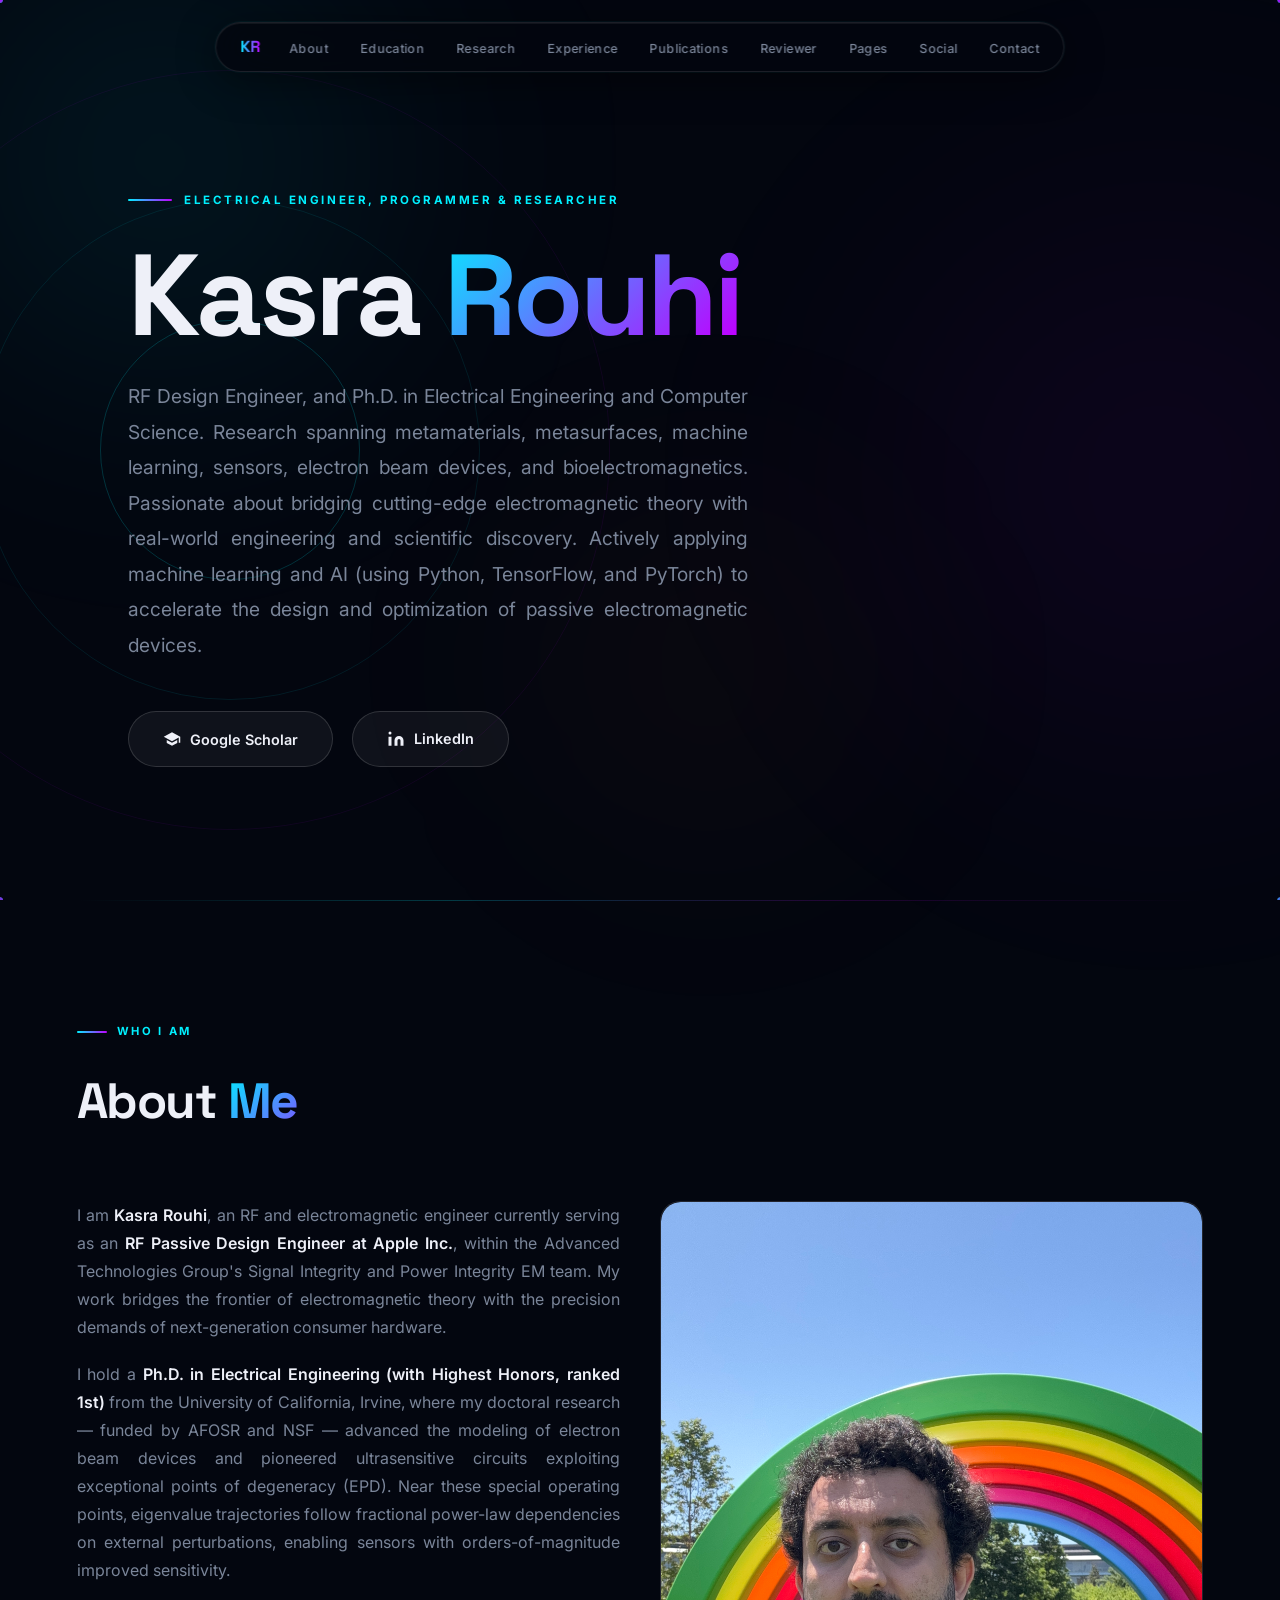
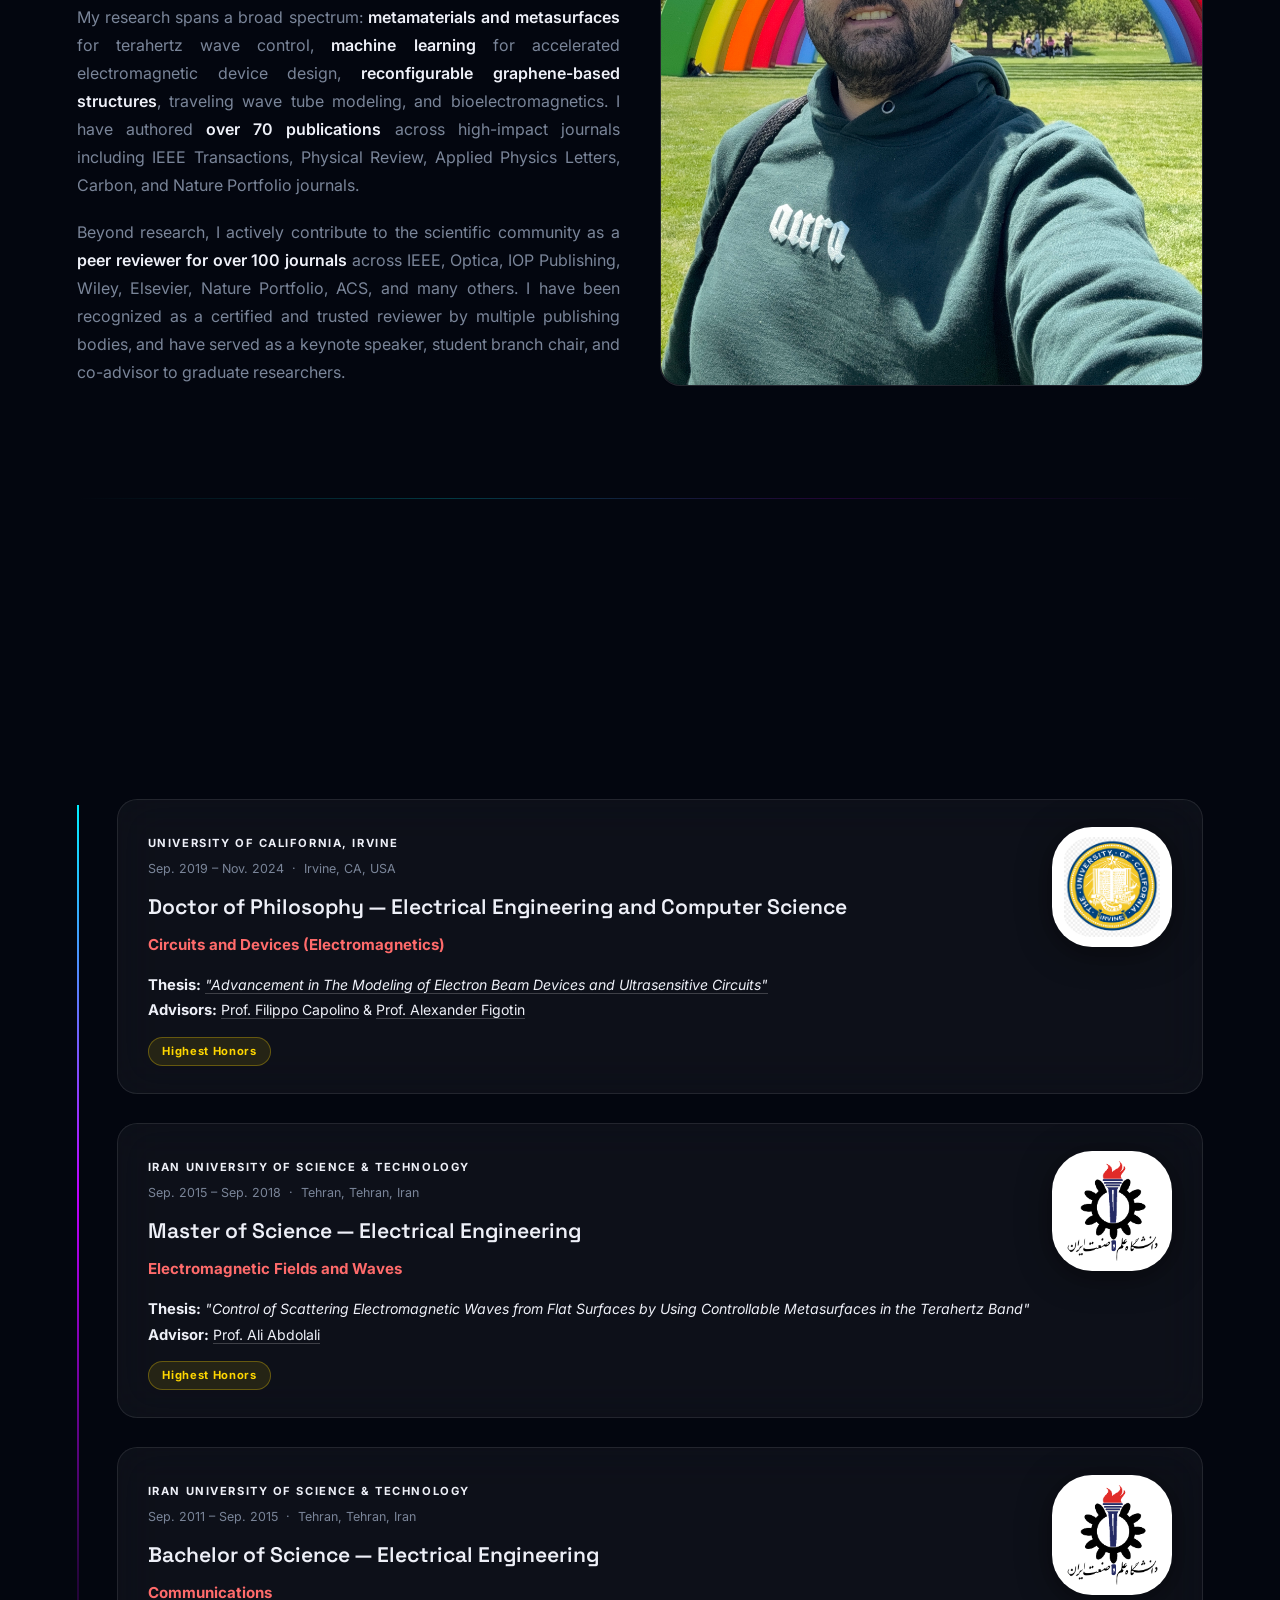
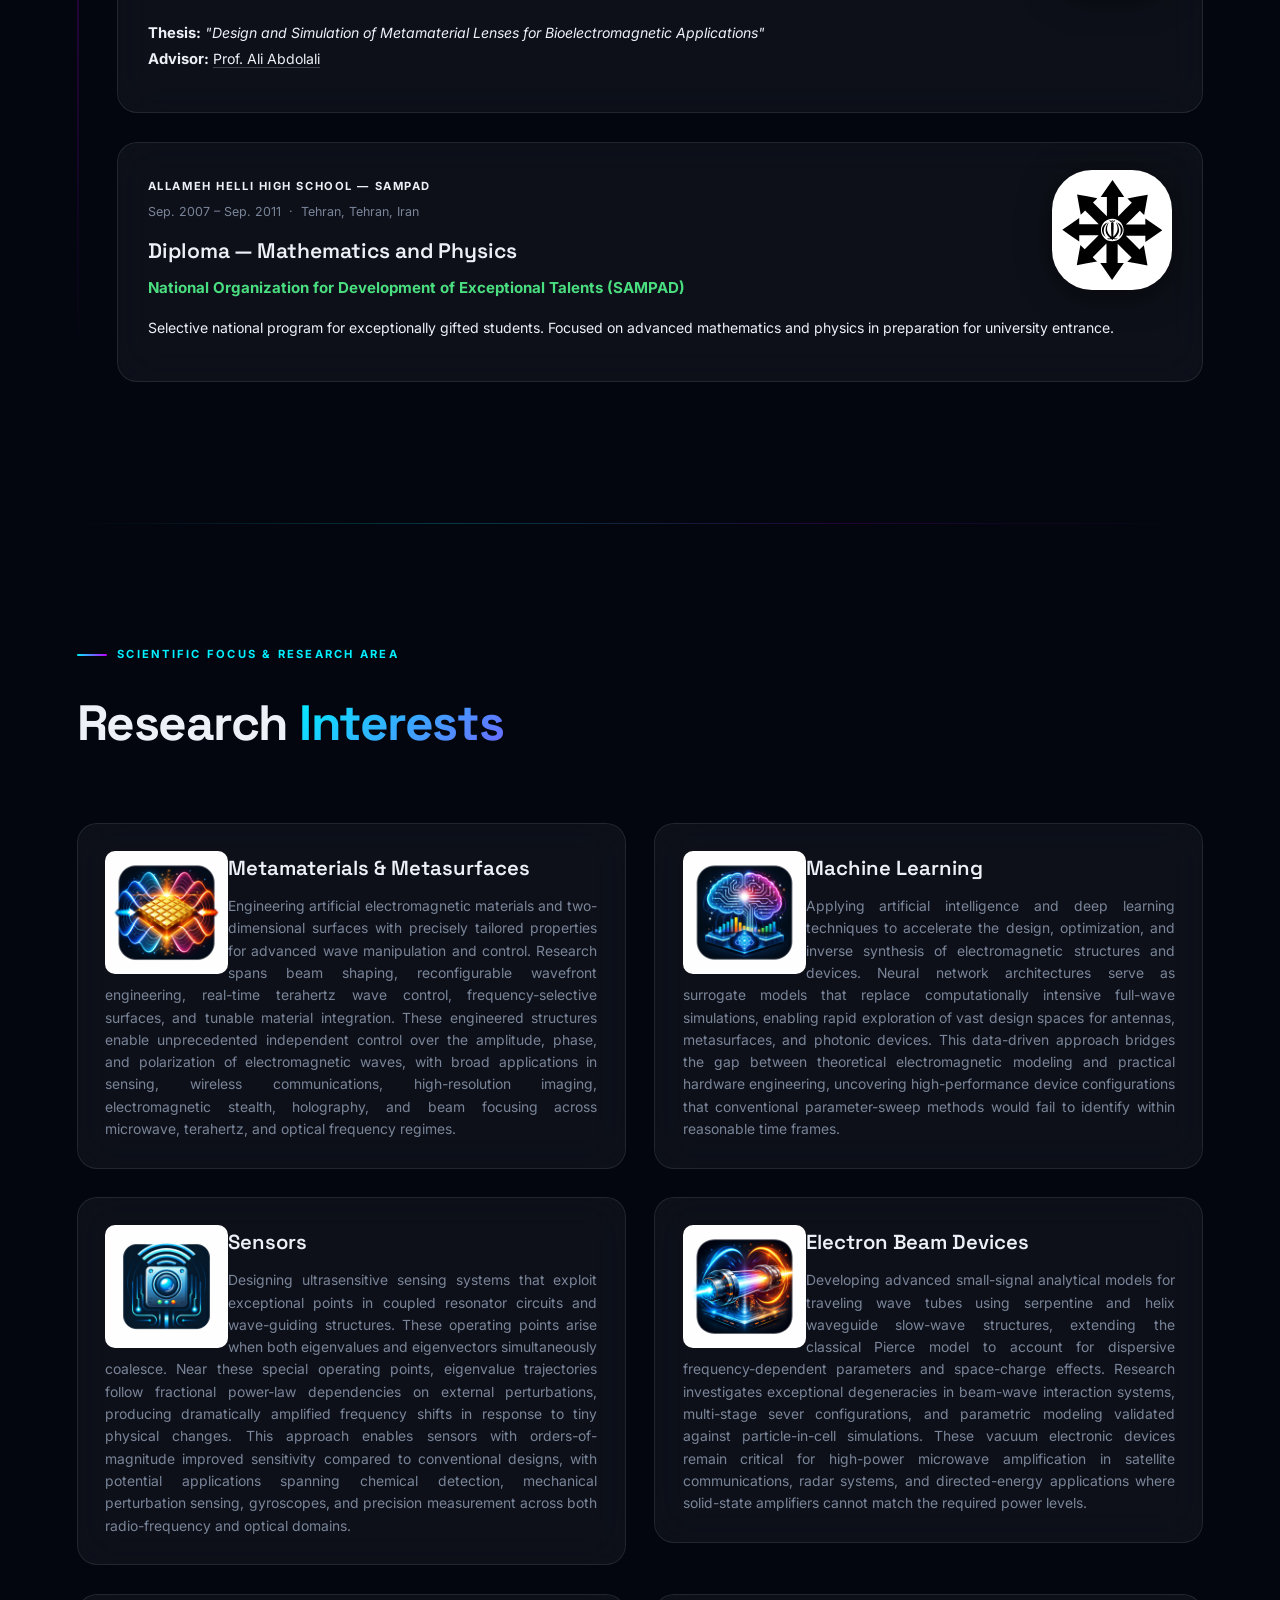
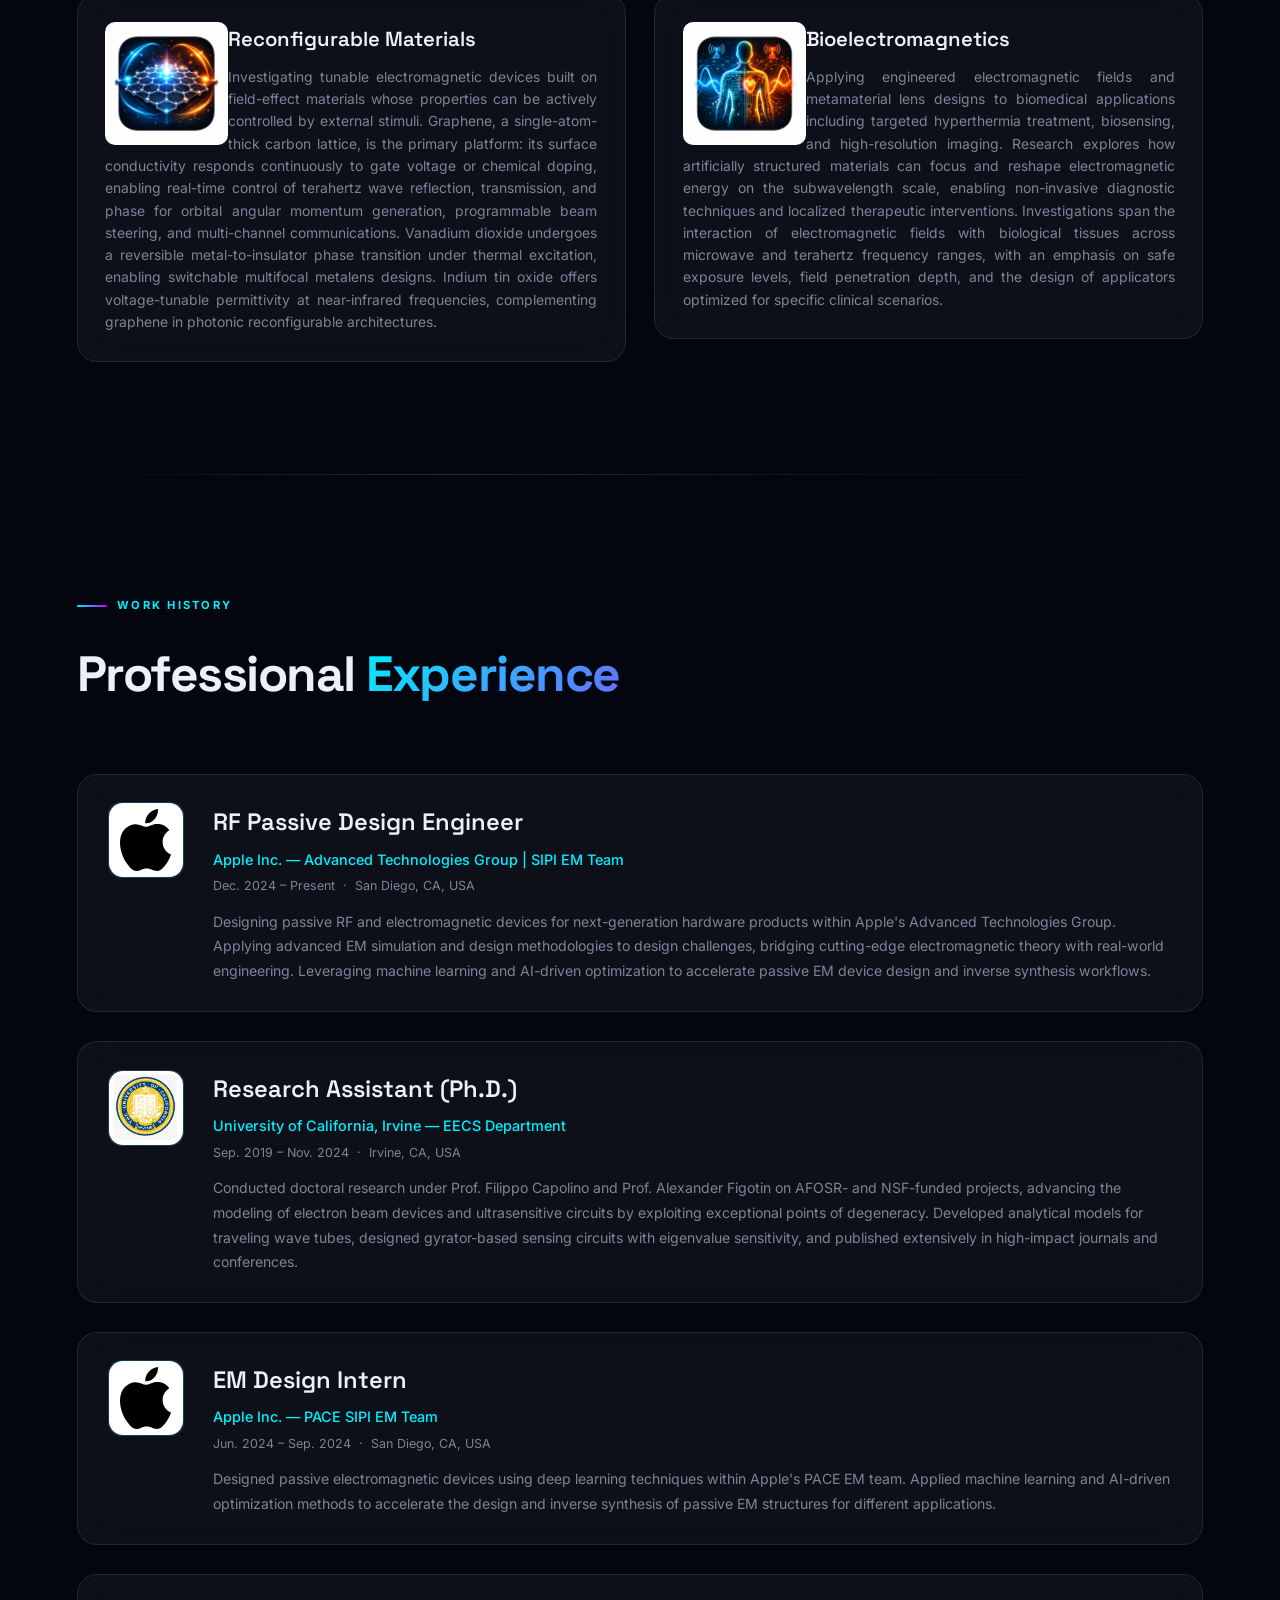
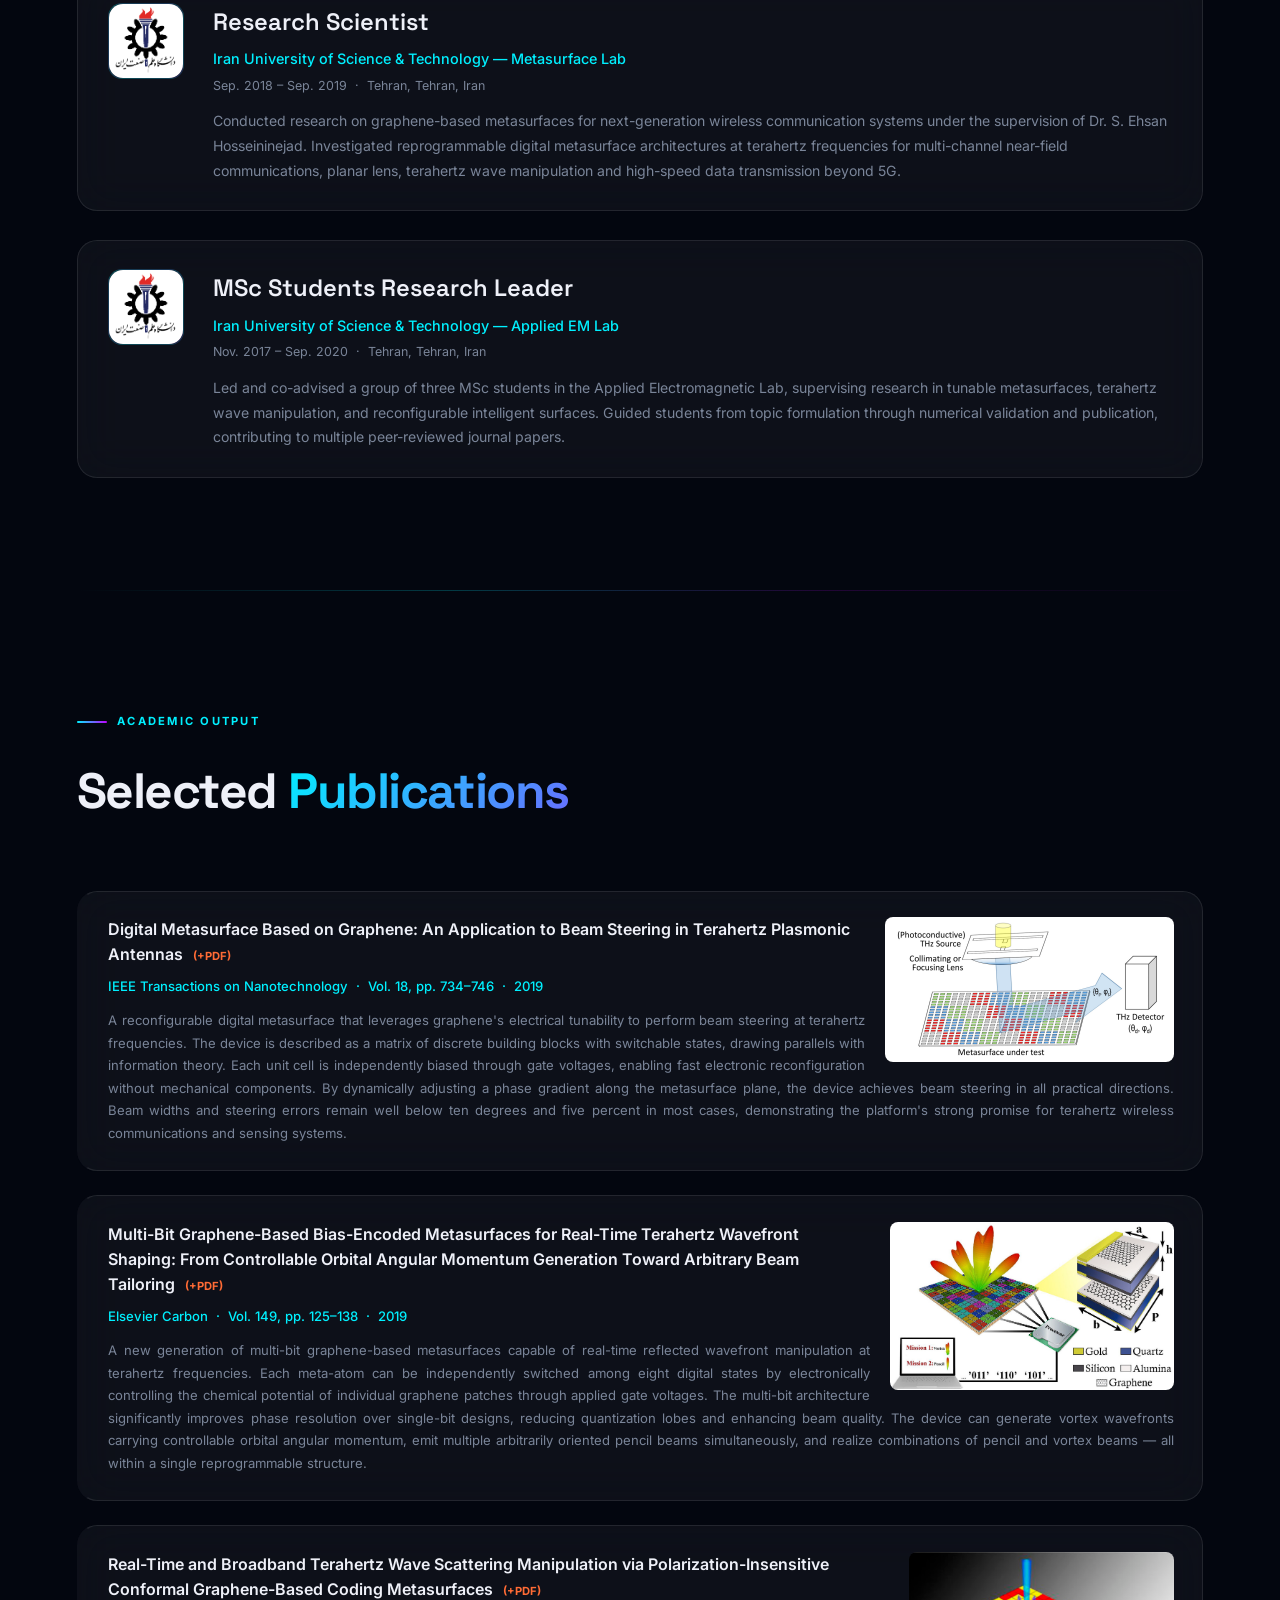
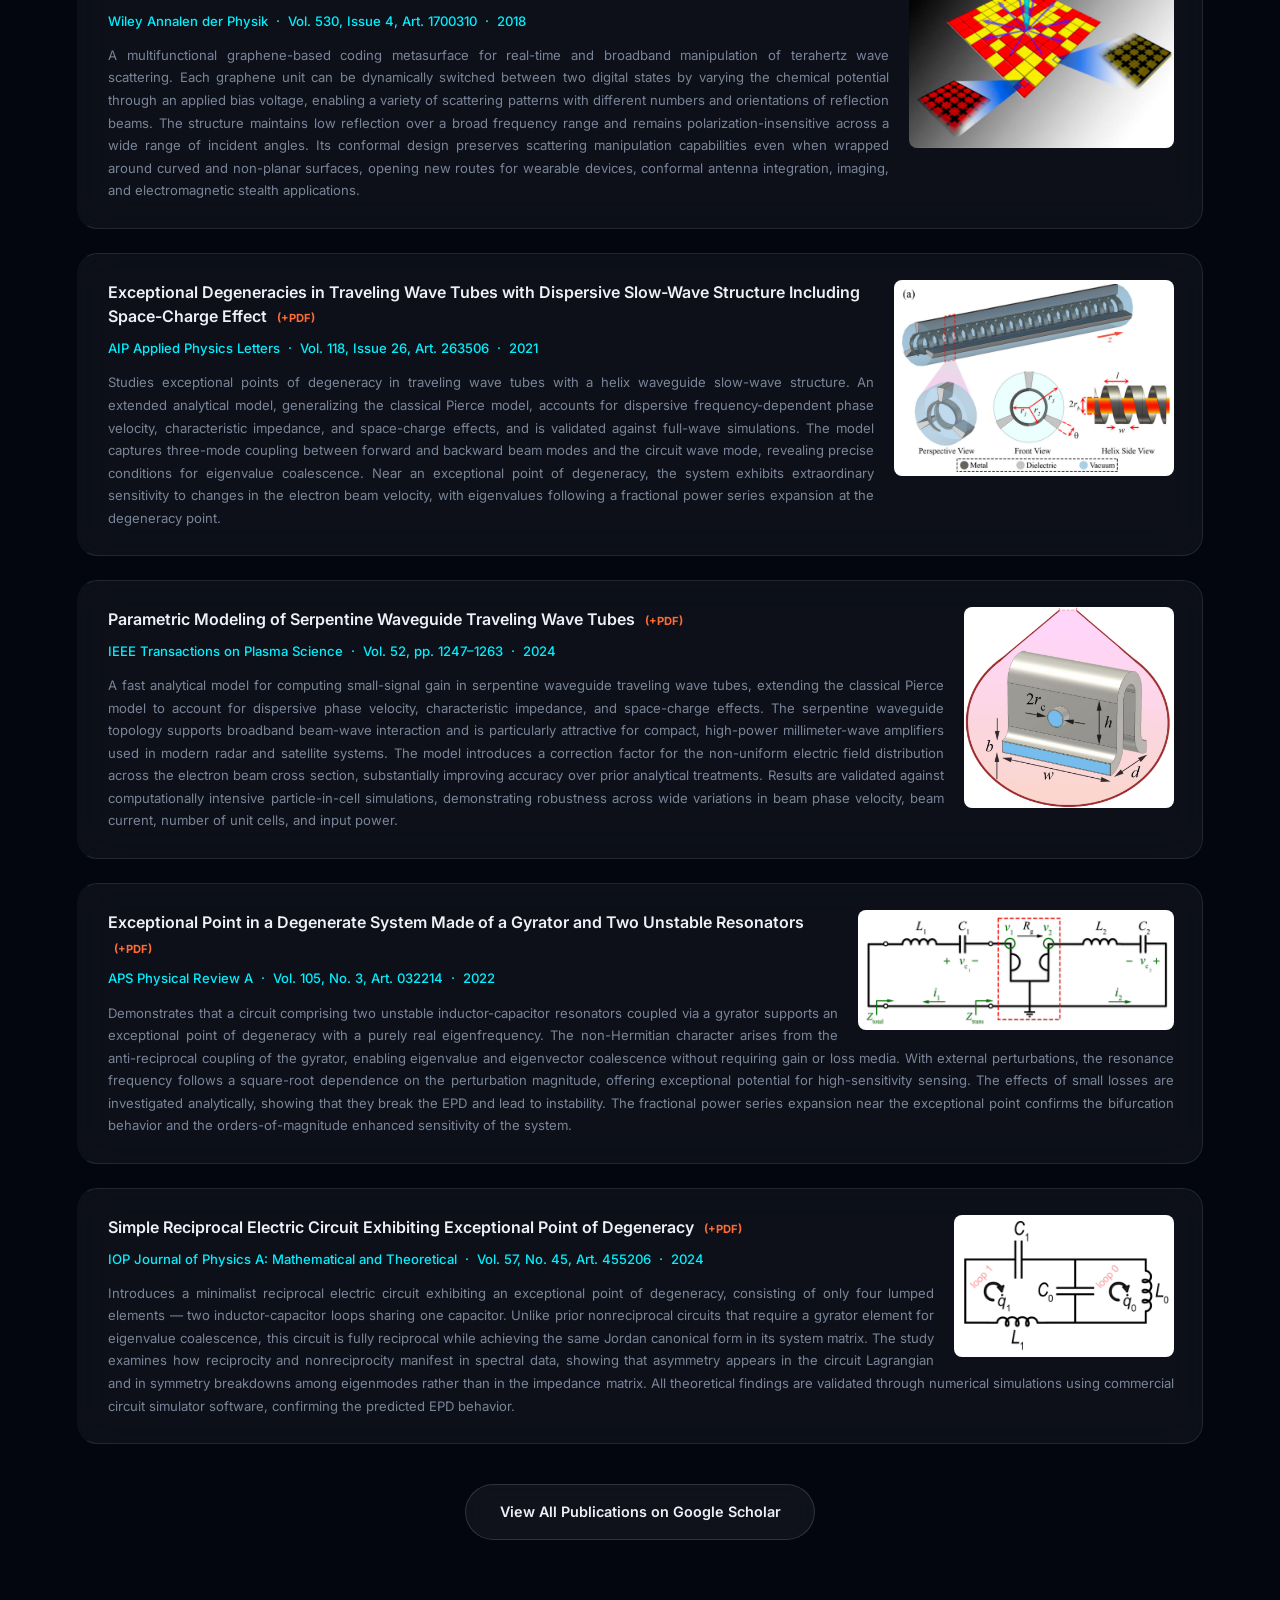
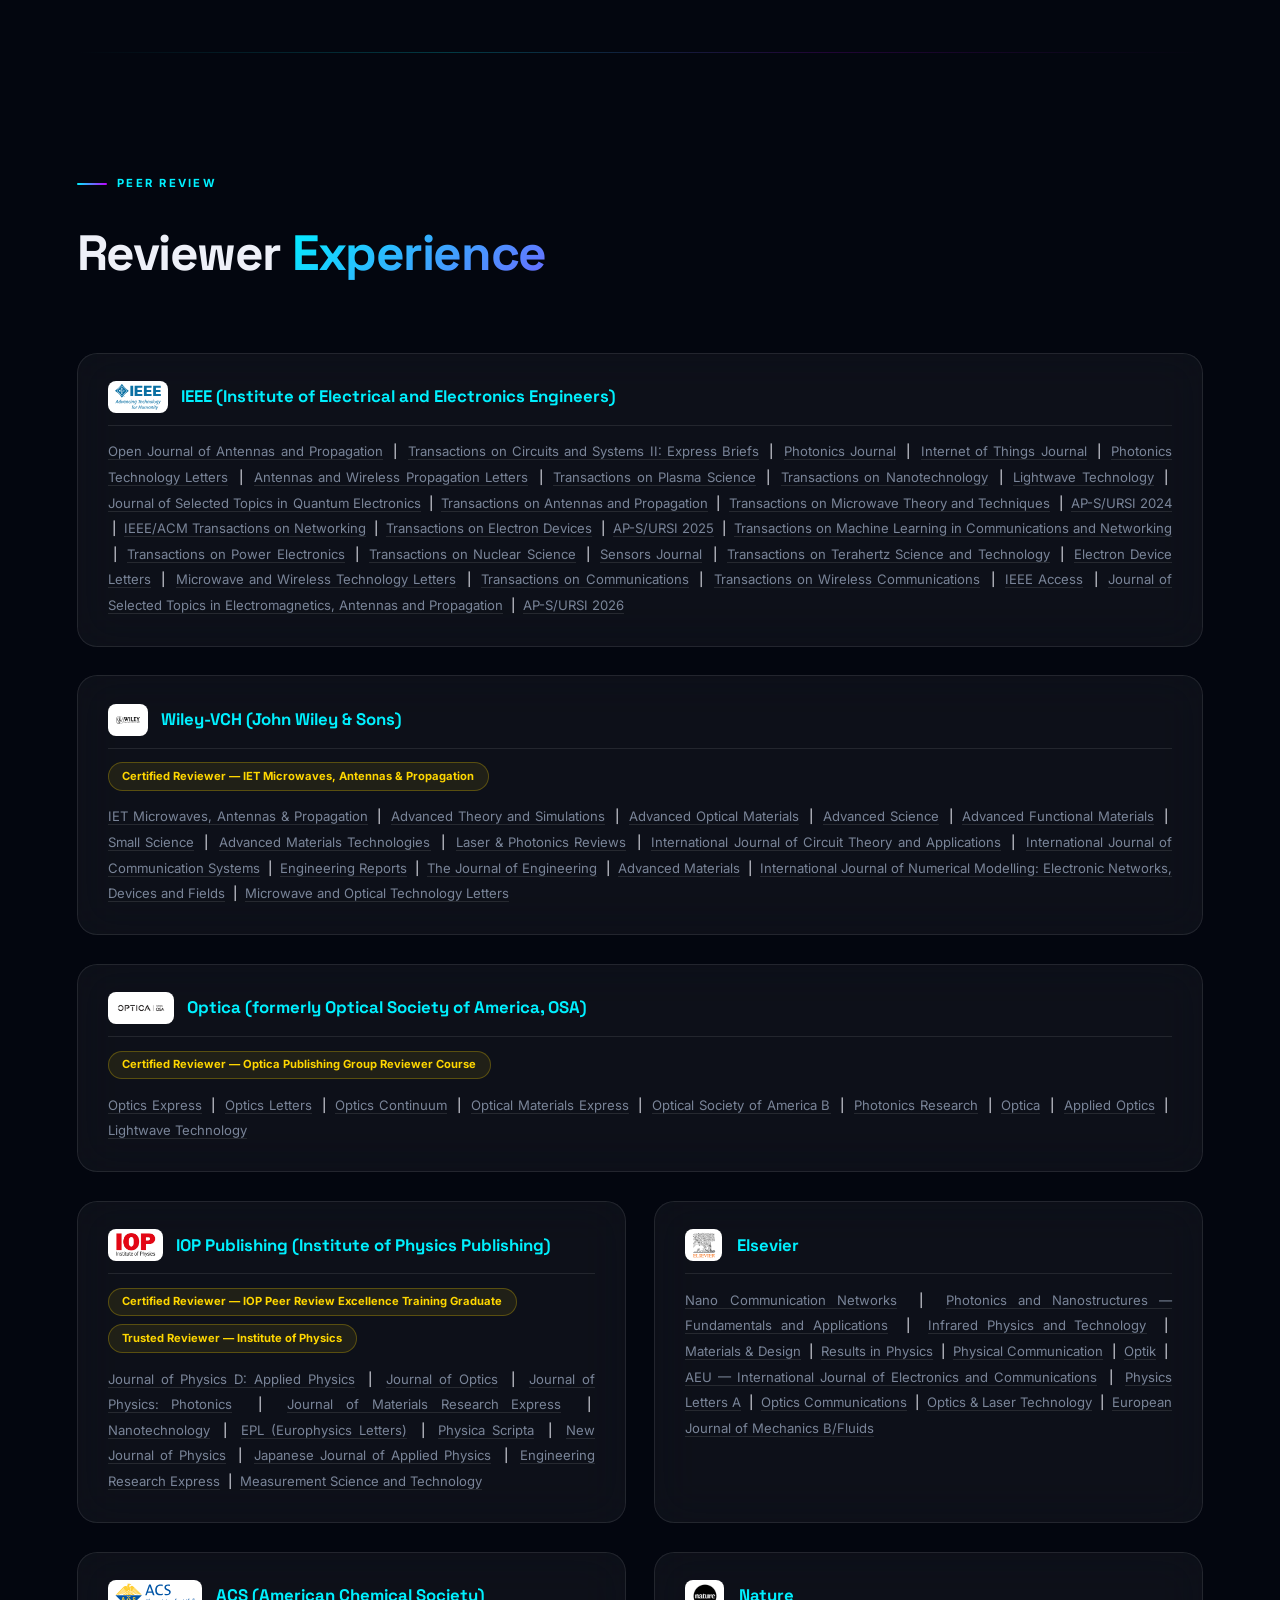
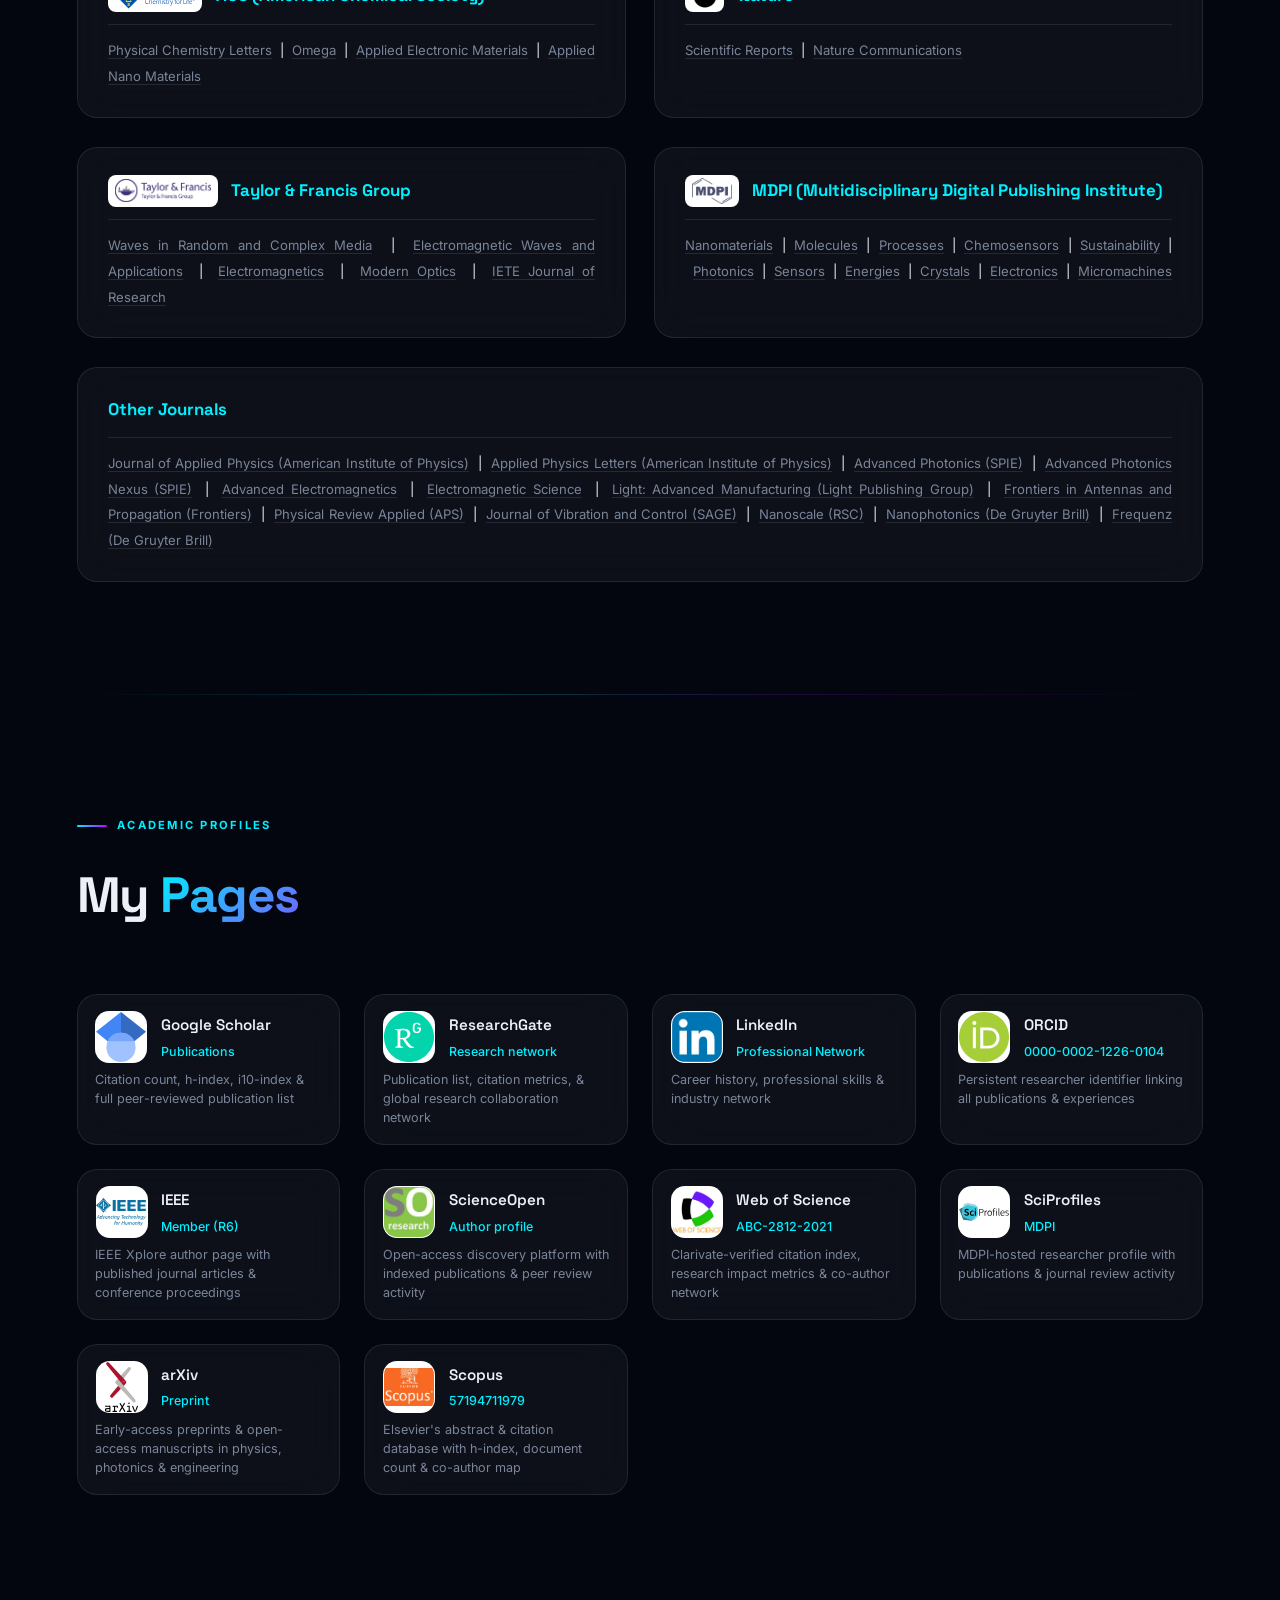
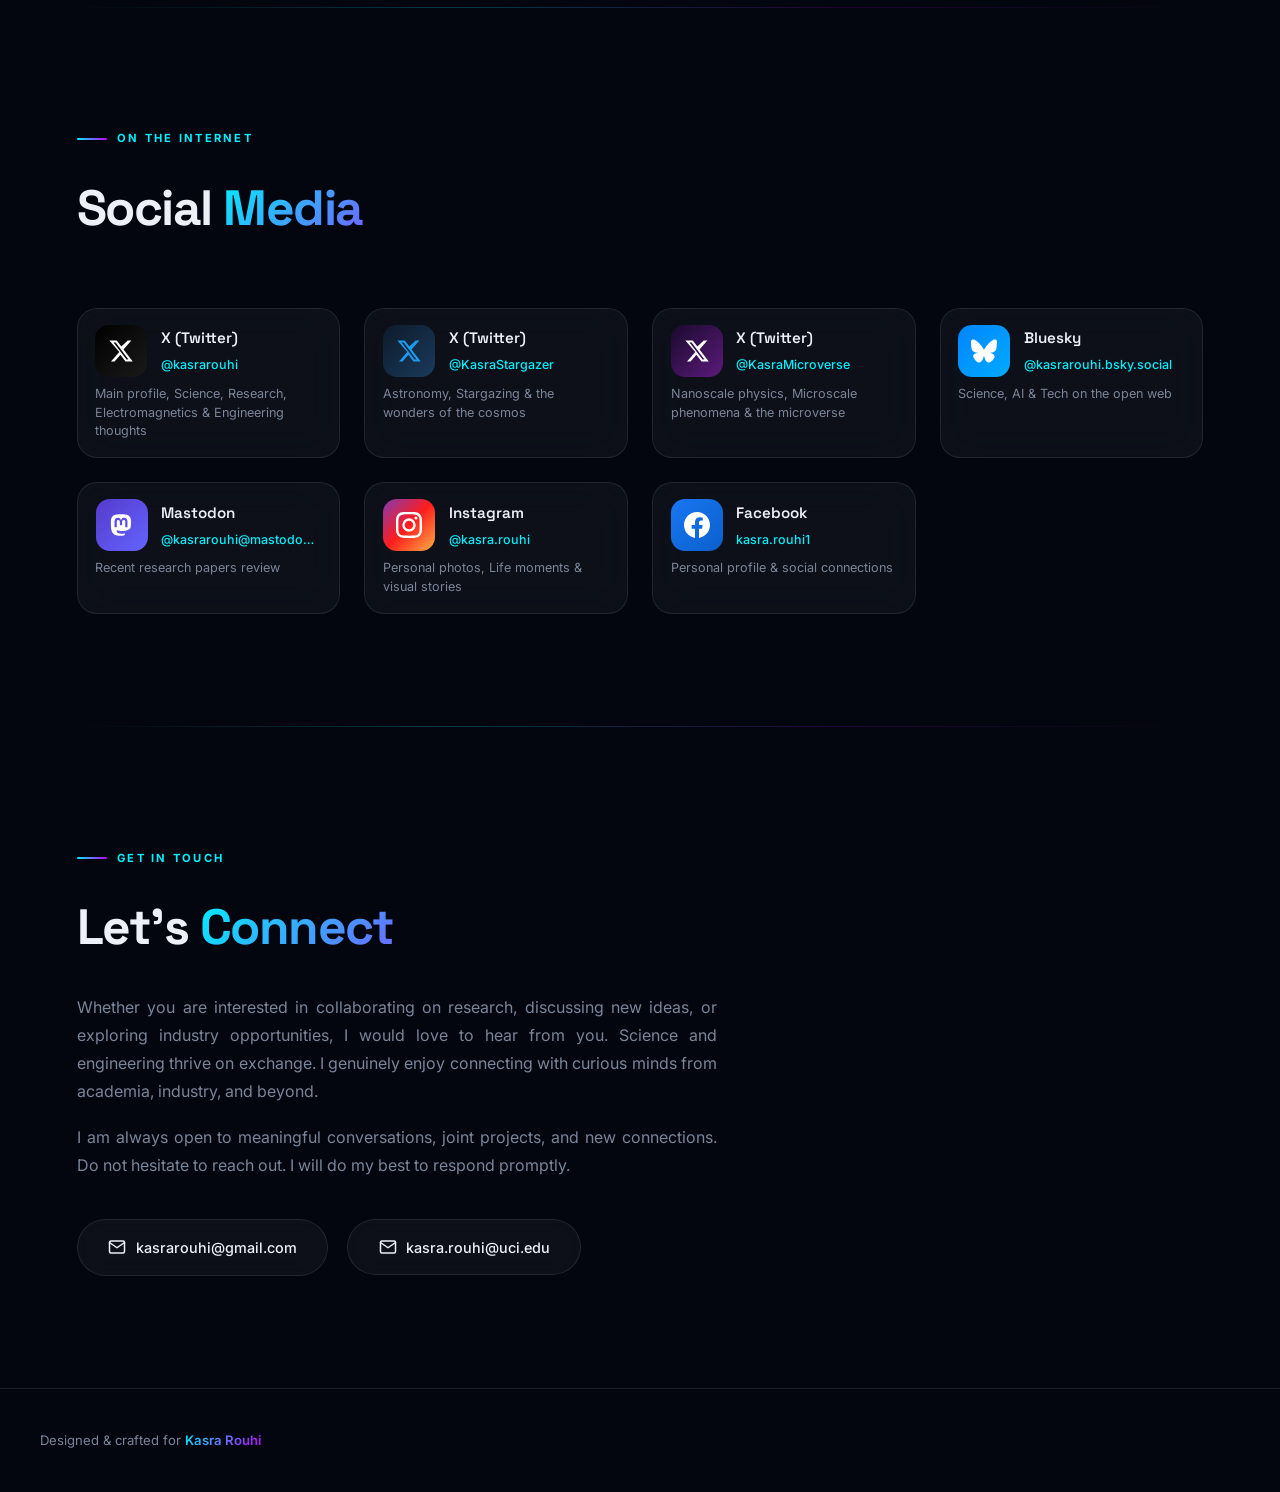
==== commit fe504c3f: "Add files via upload" ====
--- a/index.html
+++ b/index.html
@@ -174,7 +174,7 @@
           <a class="tl-school" href="https://en.wikipedia.org/wiki/Iran_University_of_Science_and_Technology" target="_blank" style="color:inherit;text-decoration:none;">Iran University of Science &amp; Technology</a>
           <div class="tl-period">Sep. 2015 – Sep. 2018 &nbsp;·&nbsp; Tehran, Tehran, Iran</div>
         </div>
-        <a href="https://en.wikipedia.org/wiki/Iran_University_of_Science_and_Technology" target="_blank"><img class="tl-badge" src="Images/EduExp/IUST.png" alt="IUST" width="56" height="56" /></a>
+        <a href="https://en.wikipedia.org/wiki/Iran_University_of_Science_and_Technology" target="_blank"><img class="tl-badge" src="images/EduExp/IUST.png" alt="IUST" width="56" height="56" /></a>
       </div>
       <div class="tl-degree">Master of Science — Electrical Engineering</div>
       <div class="tl-meta">Electromagnetic Fields and Waves</div>
@@ -195,7 +195,7 @@
           <a class="tl-school" href="https://en.wikipedia.org/wiki/Iran_University_of_Science_and_Technology" target="_blank" style="color:inherit;text-decoration:none;">Iran University of Science &amp; Technology</a>
           <div class="tl-period">Sep. 2011 – Sep. 2015 &nbsp;·&nbsp; Tehran, Tehran, Iran</div>
         </div>
-        <a href="https://en.wikipedia.org/wiki/Iran_University_of_Science_and_Technology" target="_blank"><img class="tl-badge" src="Images/EduExp/IUST.png" alt="IUST" width="56" height="56" /></a>
+        <a href="https://en.wikipedia.org/wiki/Iran_University_of_Science_and_Technology" target="_blank"><img class="tl-badge" src="images/EduExp/IUST.png" alt="IUST" width="56" height="56" /></a>
       </div>
       <div class="tl-degree">Bachelor of Science — Electrical Engineering</div>
       <div class="tl-meta">Communications</div>
@@ -214,7 +214,7 @@
           <a class="tl-school" href="https://en.wikipedia.org/wiki/National_Organization_for_Development_of_Exceptional_Talents" target="_blank" style="color:inherit;text-decoration:none;">Allameh Helli High School — SAMPAD</a>
           <div class="tl-period">Sep. 2007 – Sep. 2011 &nbsp;·&nbsp; Tehran, Tehran, Iran</div>
         </div>
-        <a href="https://en.wikipedia.org/wiki/National_Organization_for_Development_of_Exceptional_Talents" target="_blank"><img class="tl-badge" src="Images/EduExp/Helli.svg" alt="SAMPAD" width="56" height="56" /></a>
+        <a href="https://en.wikipedia.org/wiki/National_Organization_for_Development_of_Exceptional_Talents" target="_blank"><img class="tl-badge" src="images/EduExp/Helli.svg" alt="SAMPAD" width="56" height="56" /></a>
       </div>
       <div class="tl-degree">Diploma — Mathematics and Physics</div>
       <div class="tl-meta" style="color:#4ade80;">National Organization for Development of Exceptional Talents (SAMPAD)</div>
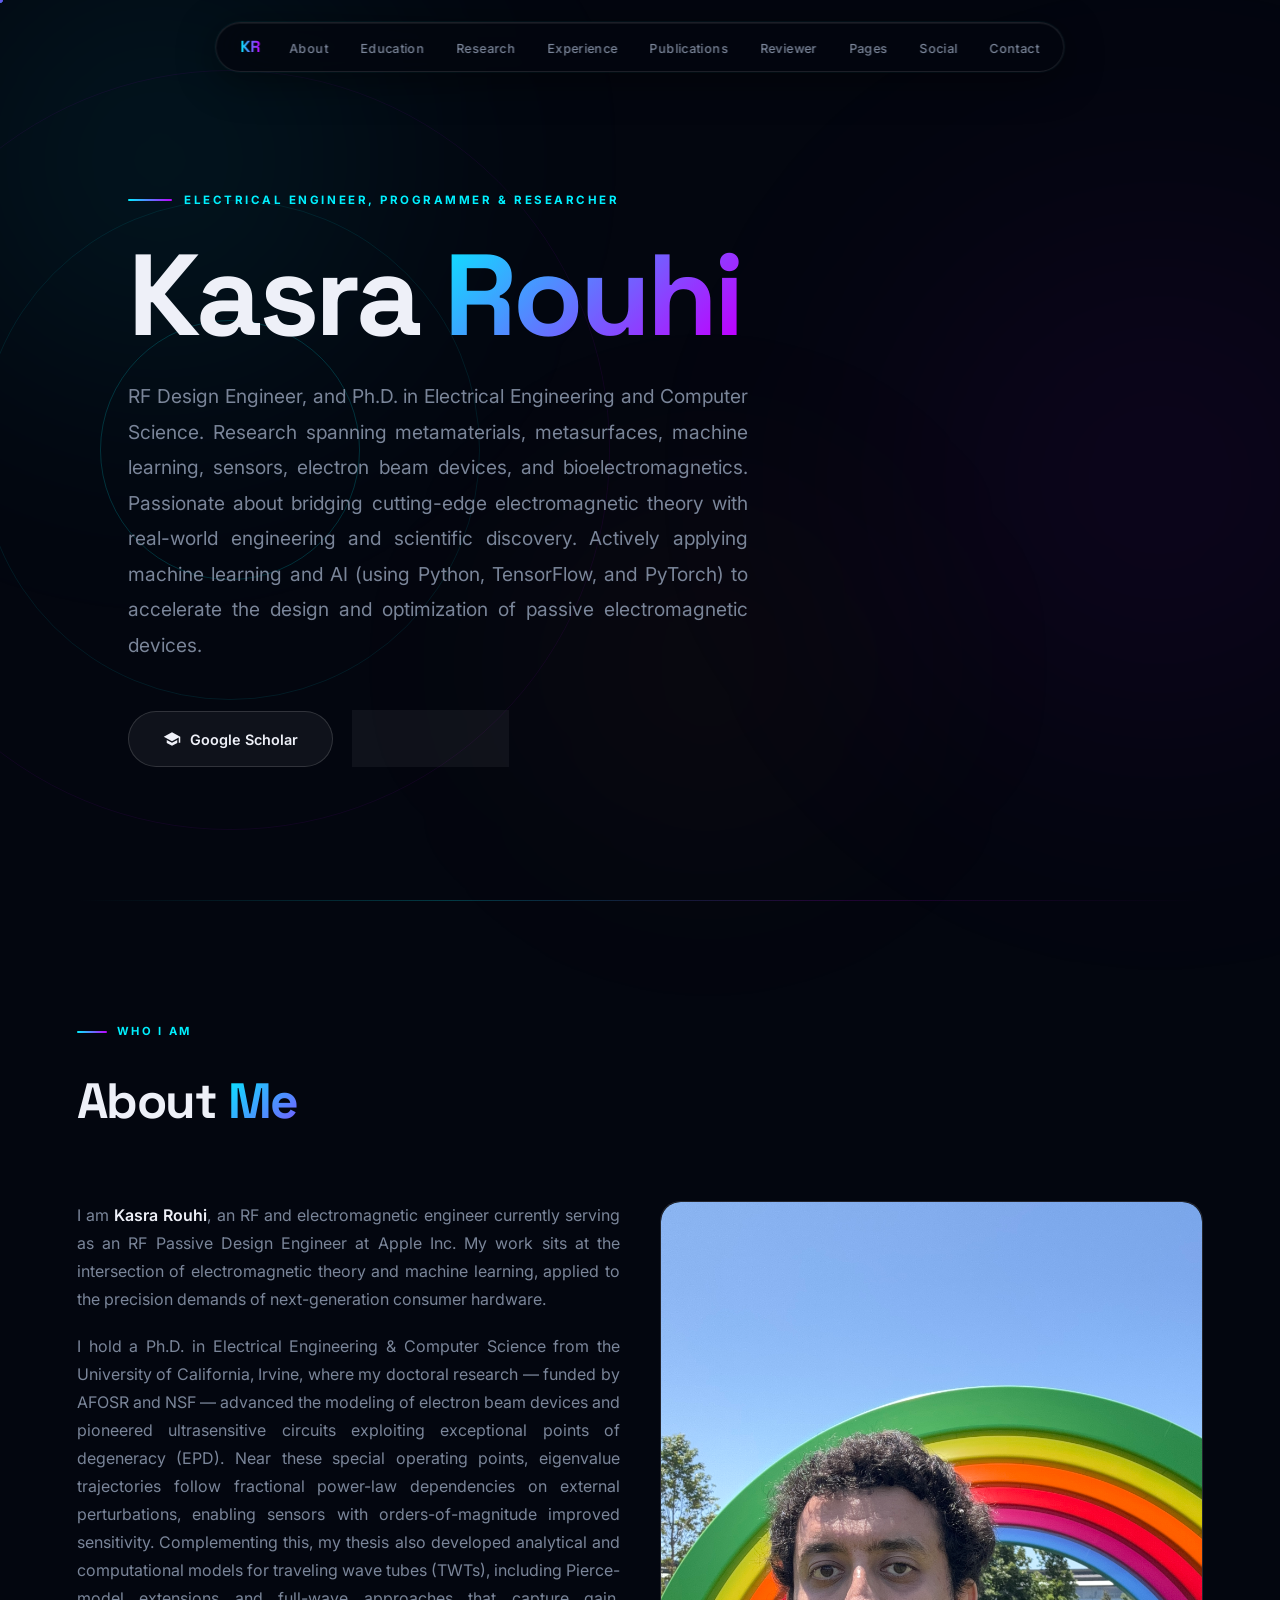
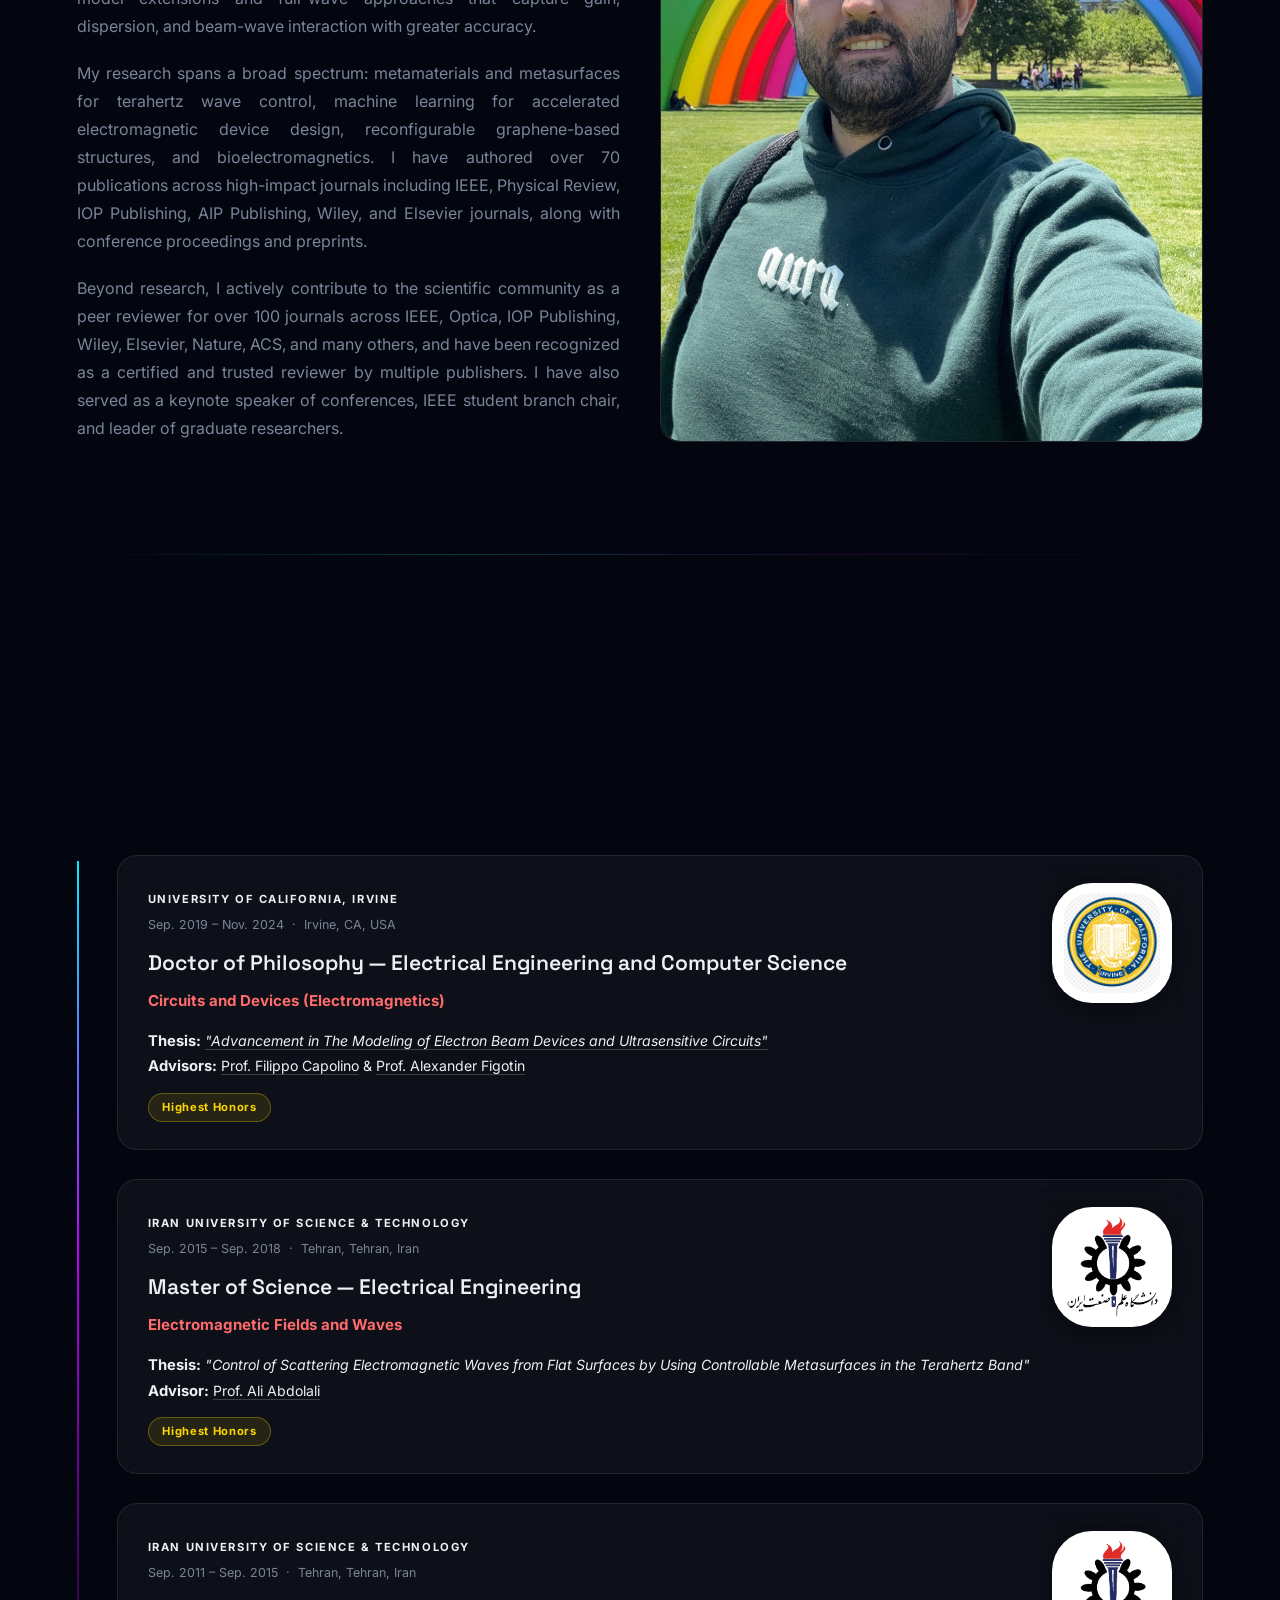
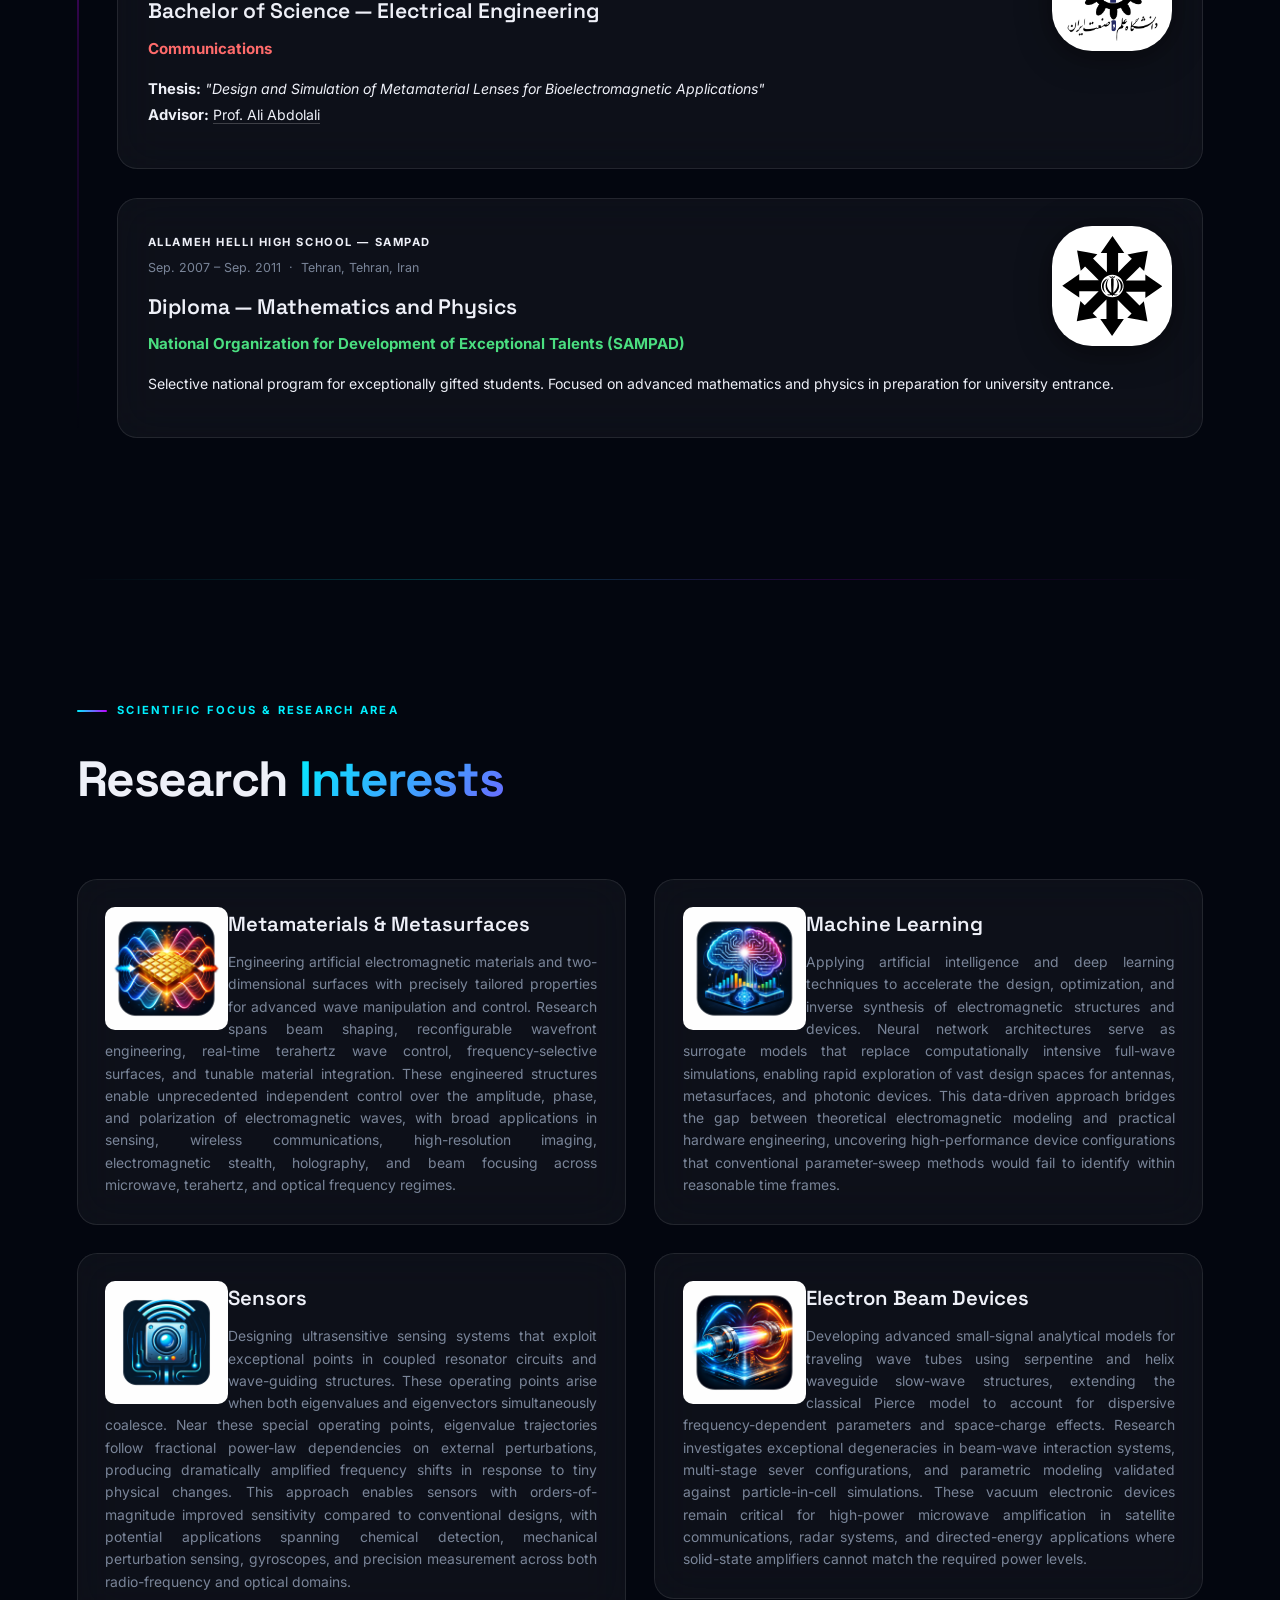
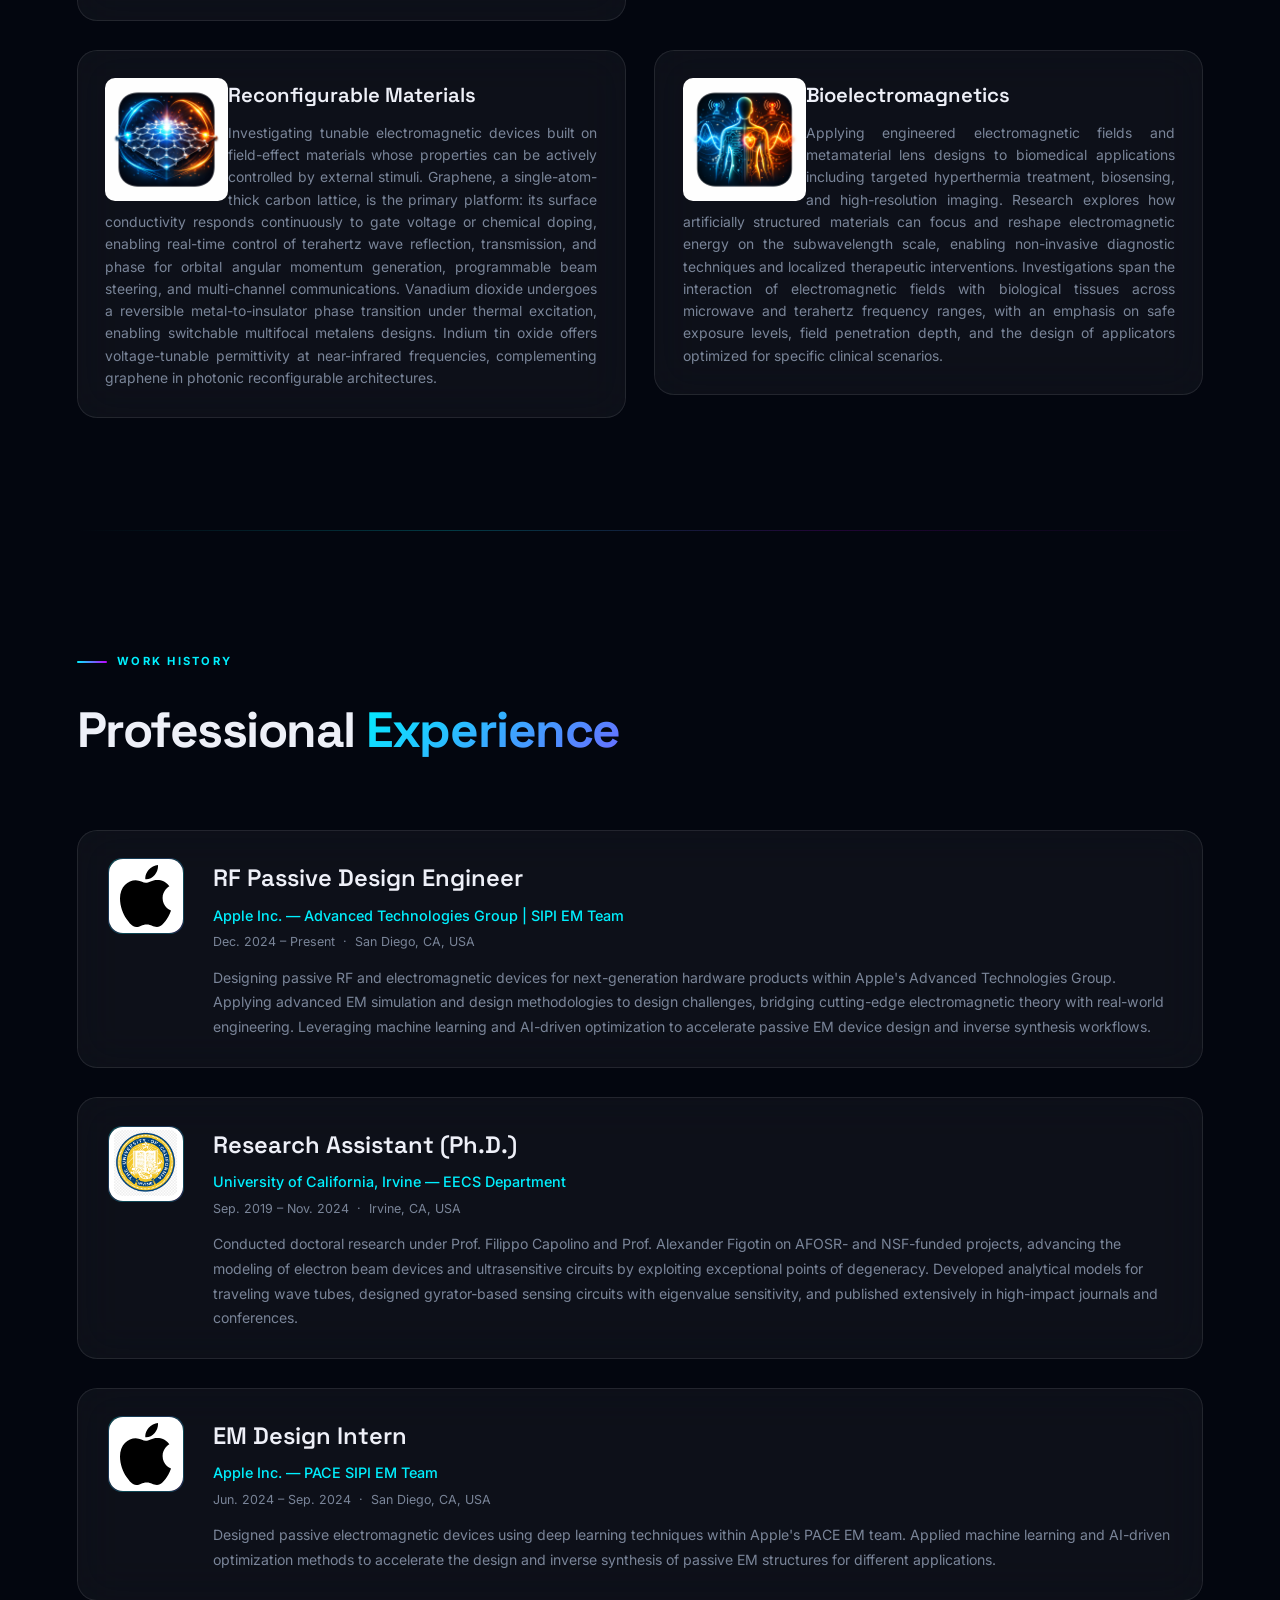
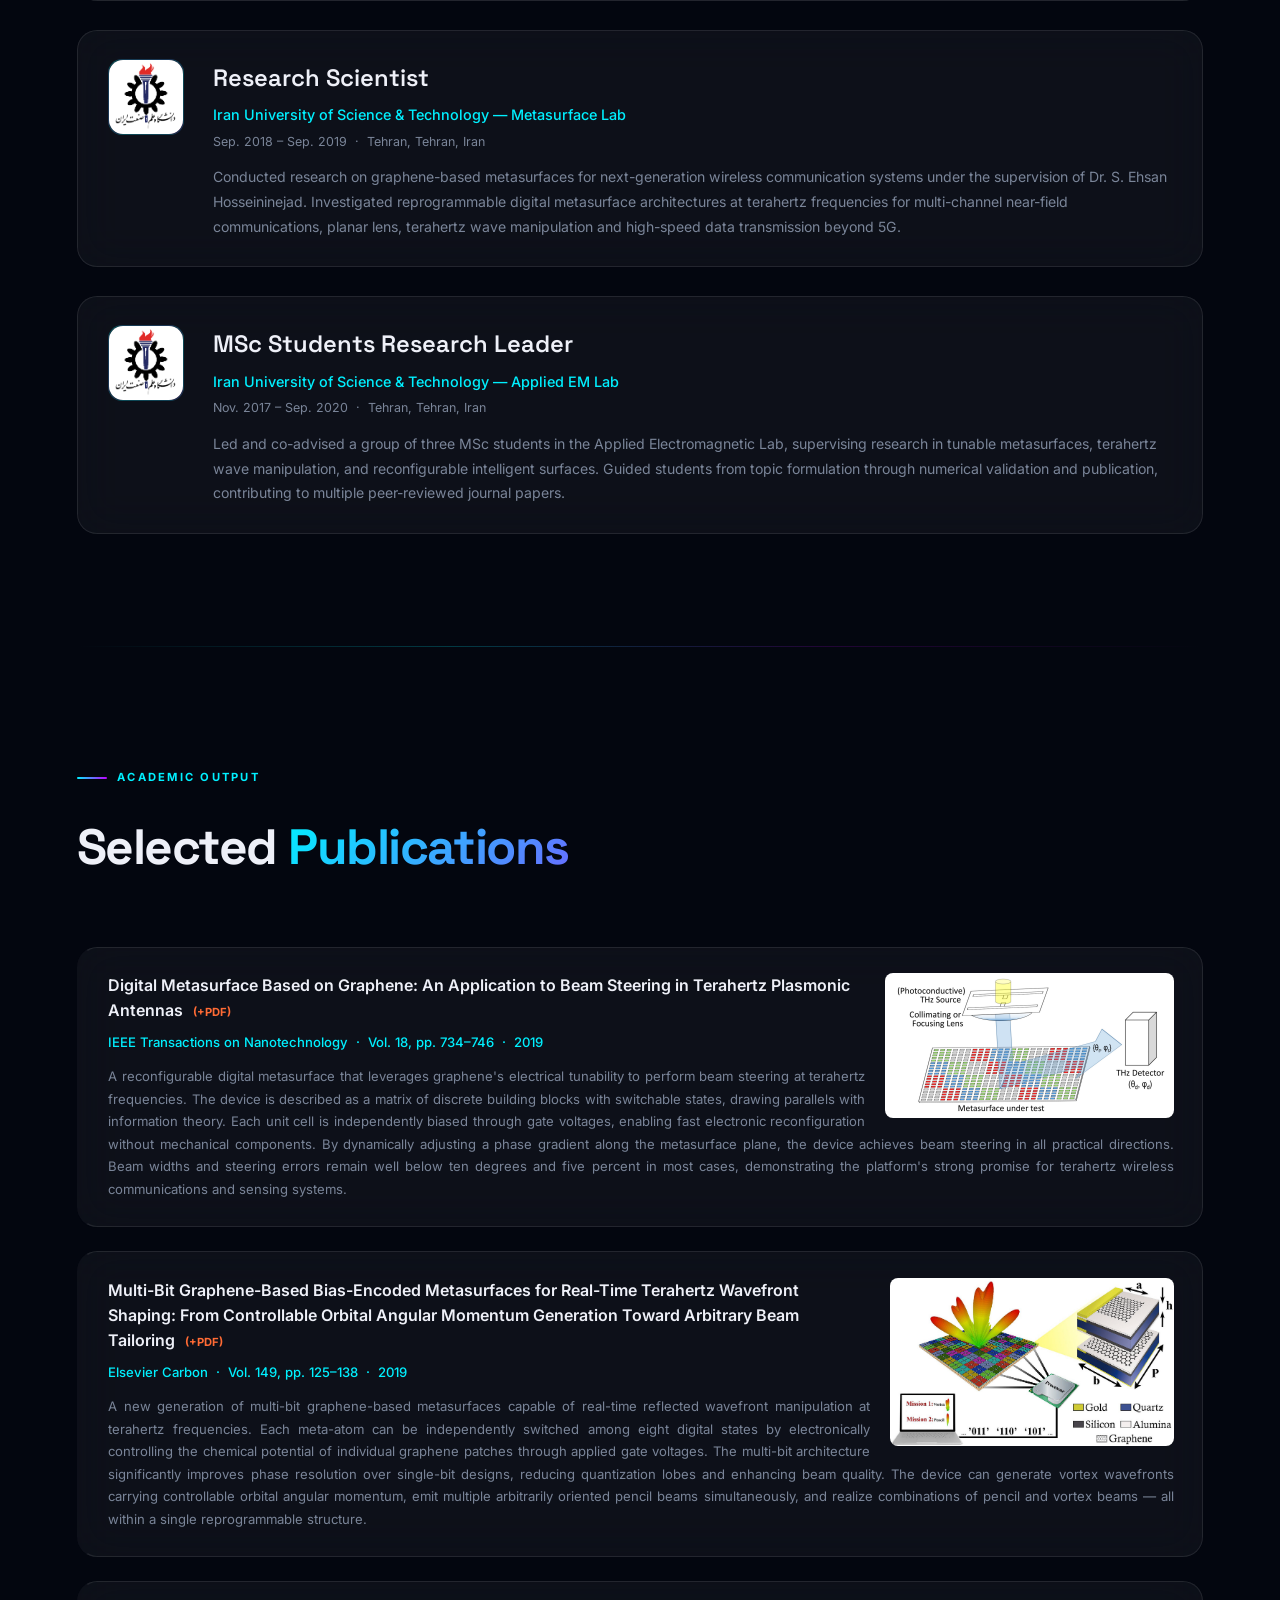
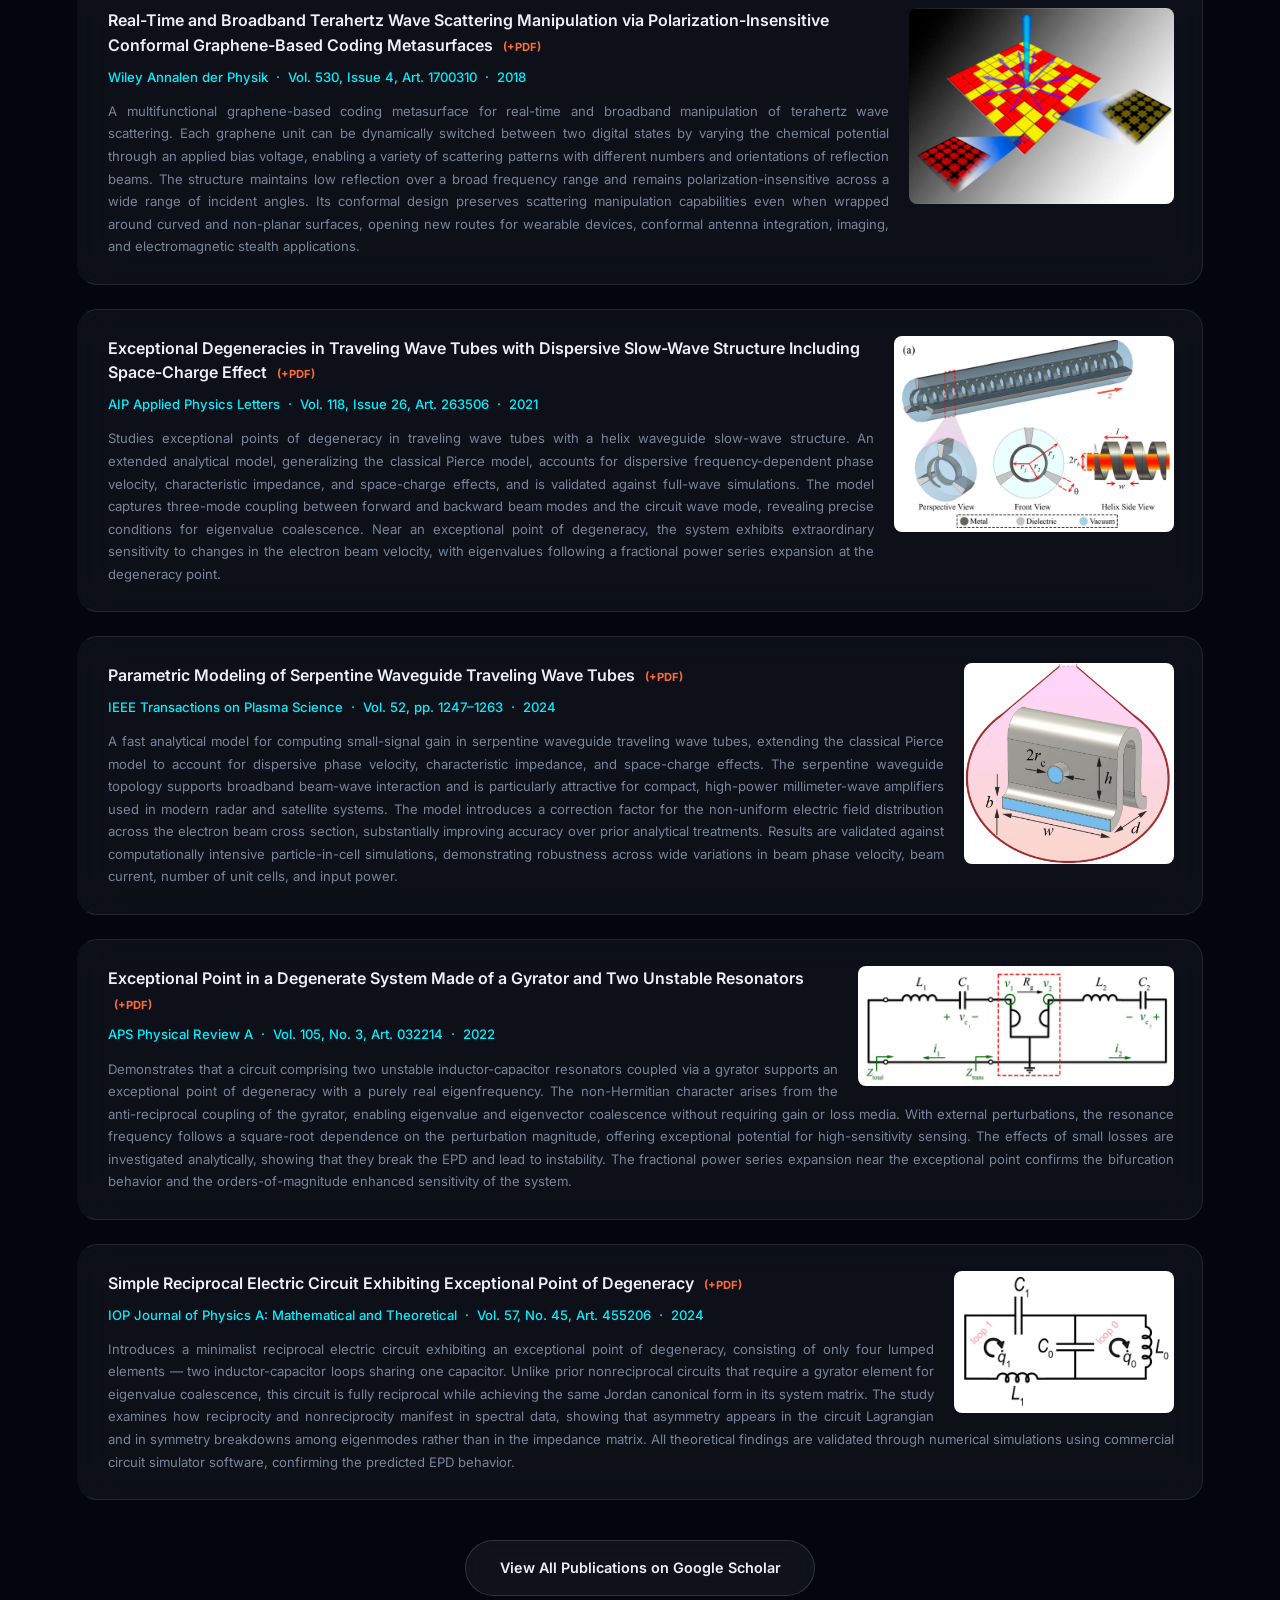
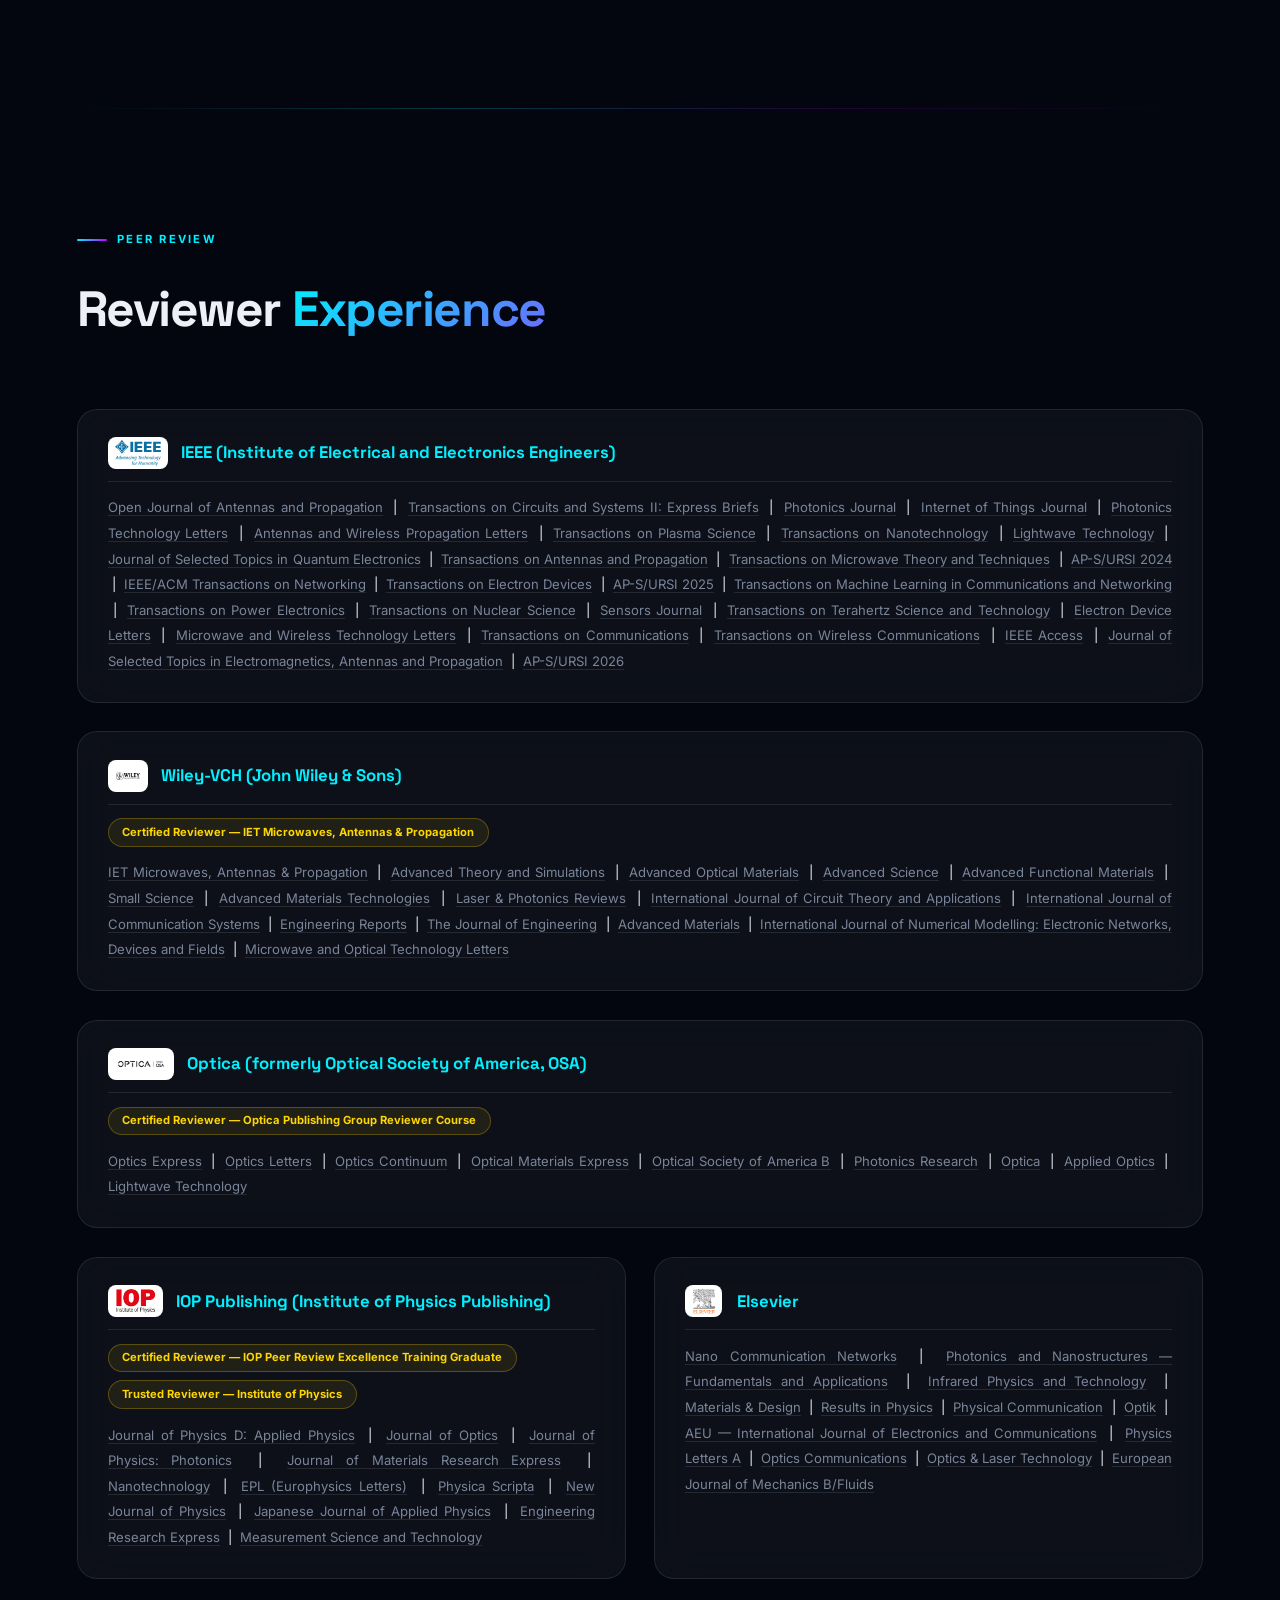
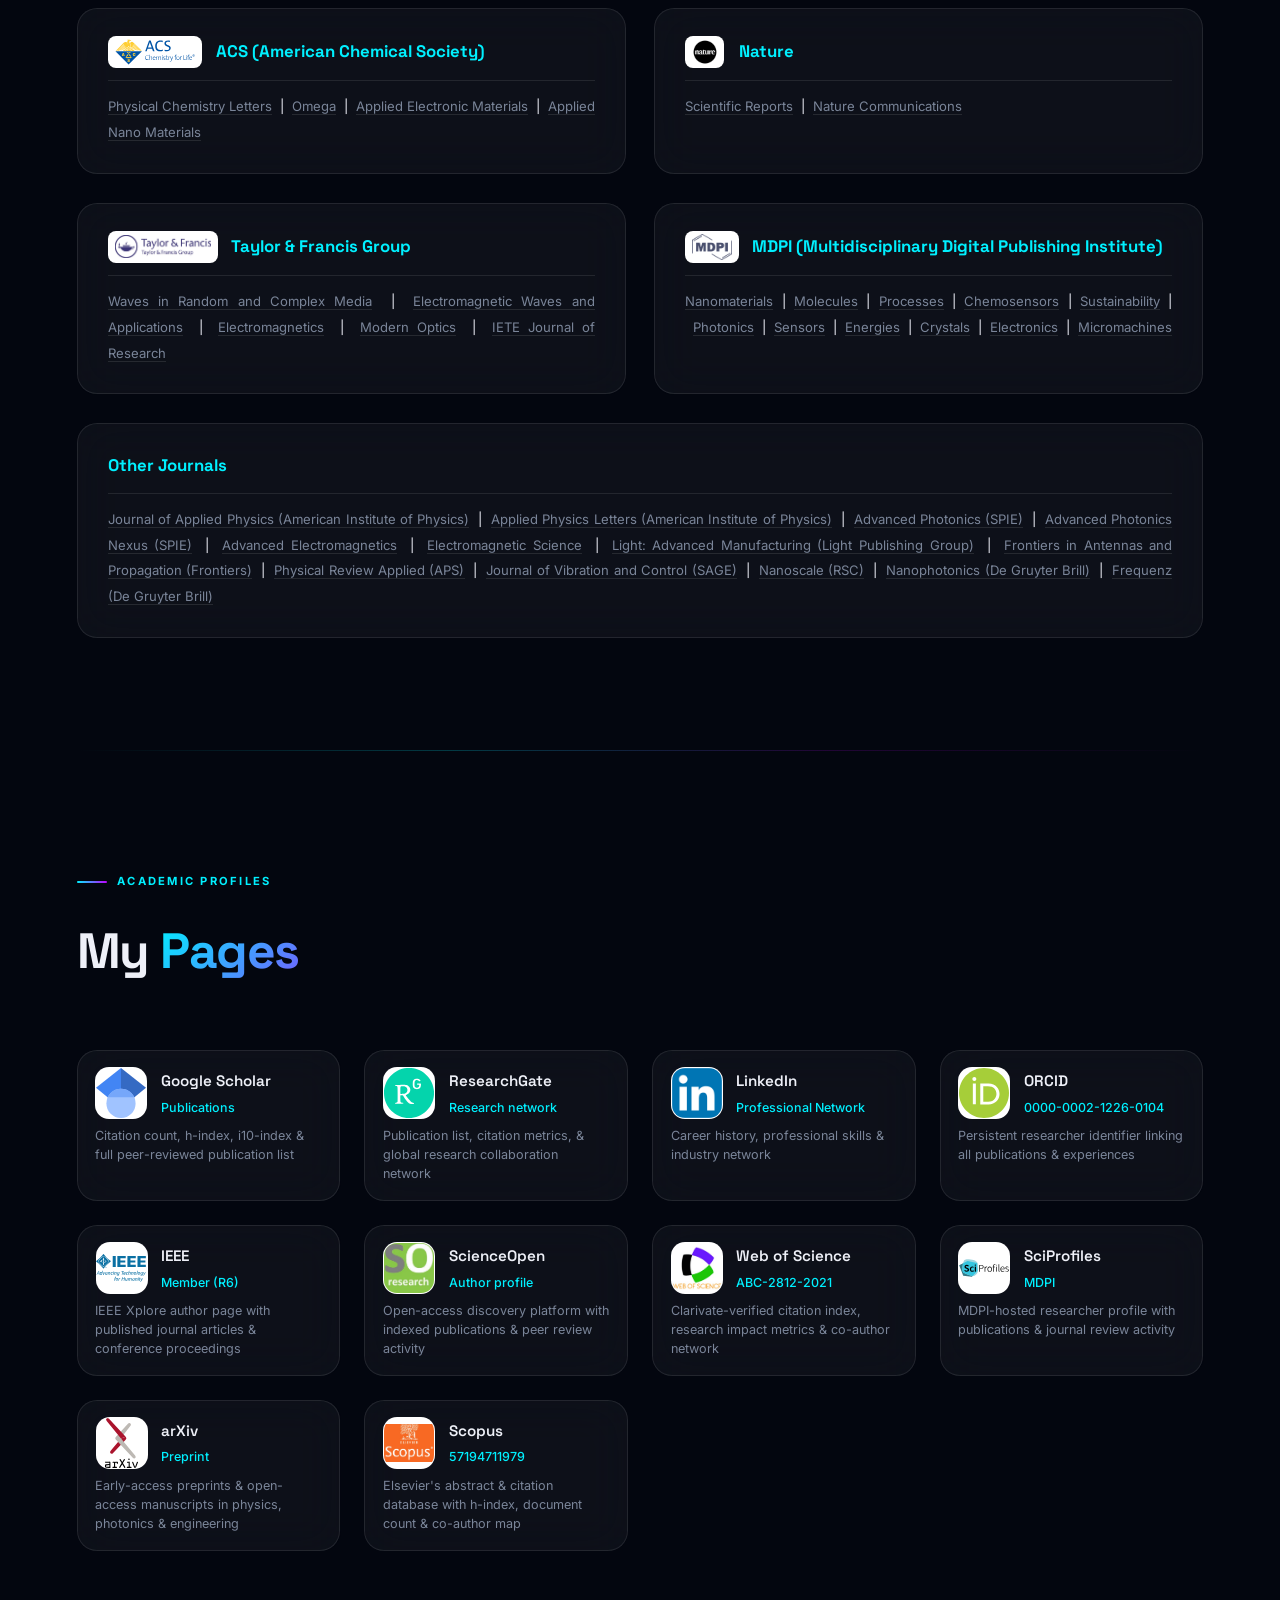
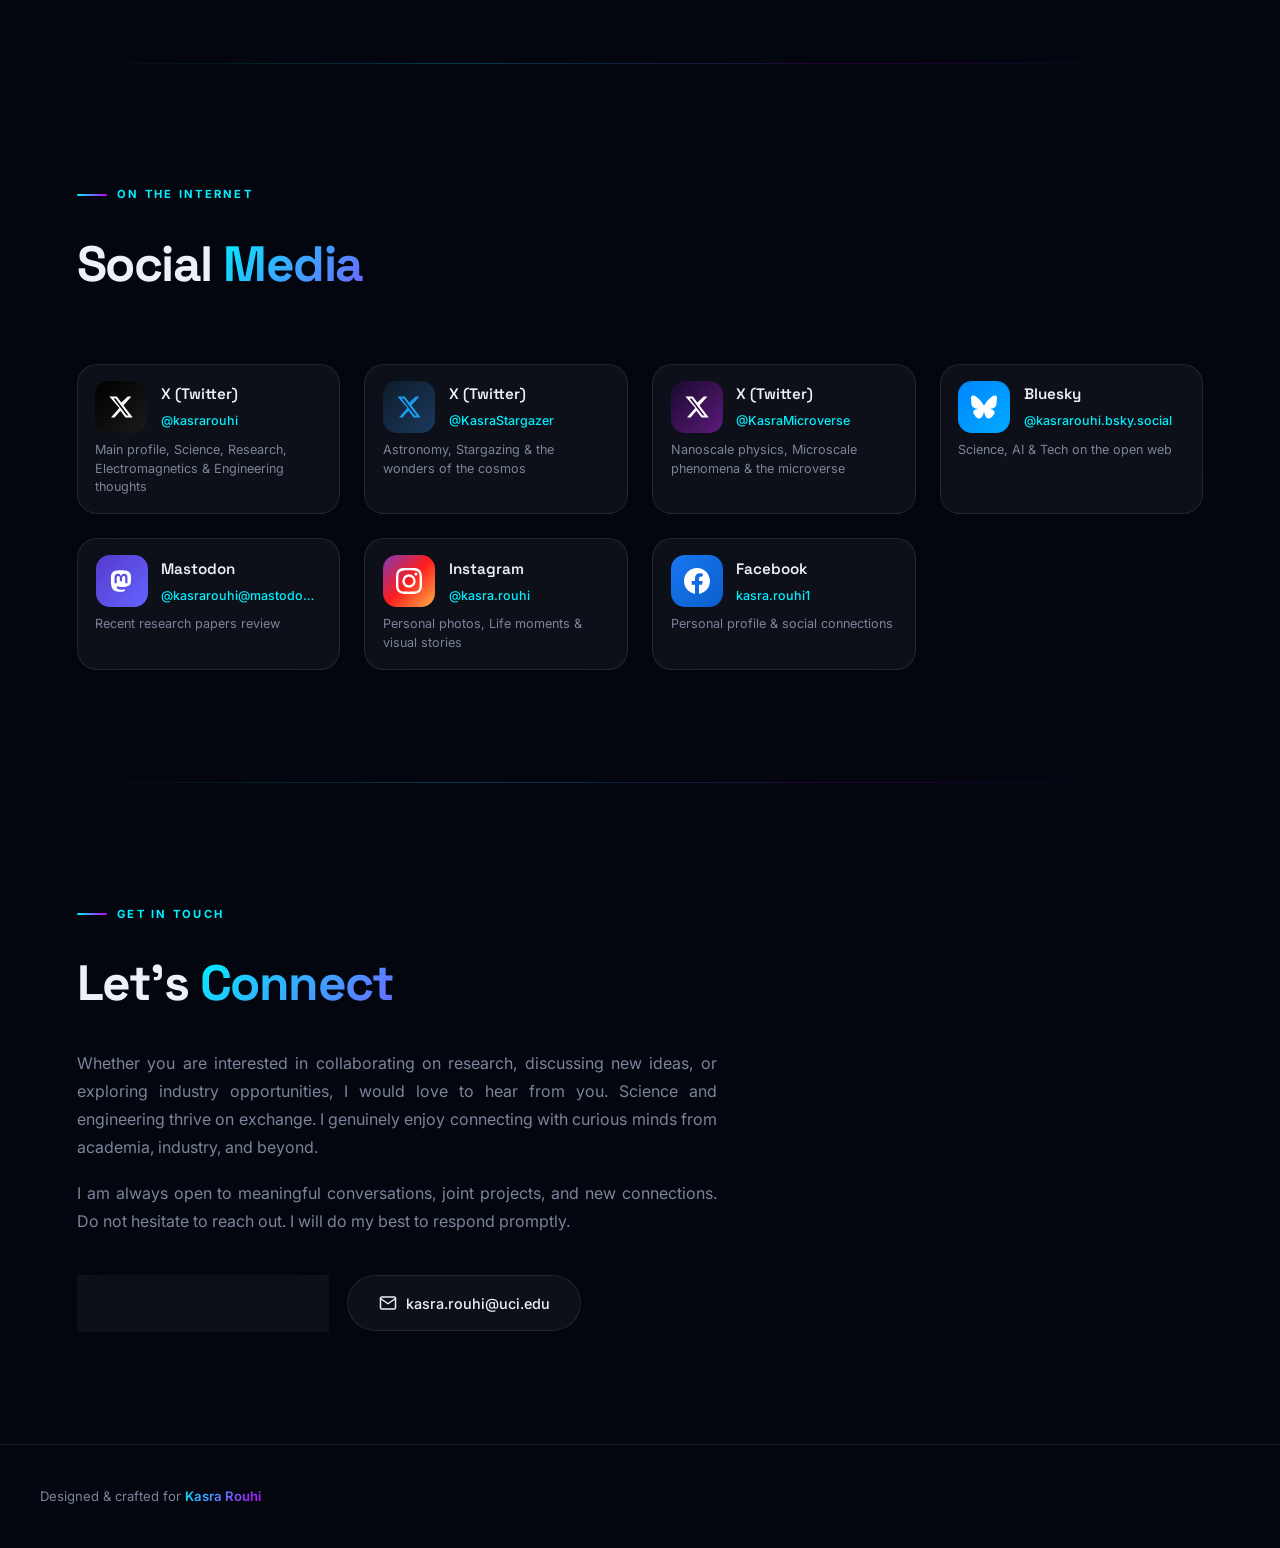
==== commit 9fb0e597: "Add files via upload" ====
--- a/index.html
+++ b/index.html
@@ -92,41 +92,43 @@
     <div class="about-text">
       <p>
         I am <span class="highlight">Kasra Rouhi</span>, an RF and electromagnetic
-        engineer currently serving as an <span class="highlight">RF Passive Design Engineer
-        at Apple Inc.</span>, within the Advanced Technologies Group's Signal Integrity
-        and Power Integrity EM team. My work bridges the frontier of electromagnetic
-        theory with the precision demands of next-generation consumer hardware.
+        engineer currently serving as an RF Passive Design Engineer
+        at Apple Inc. My work sits at the intersection of electromagnetic theory and
+        machine learning, applied to the precision demands of next-generation consumer hardware.
       </p>
       <p>
-        I hold a <span class="highlight">Ph.D. in Electrical Engineering (with Highest
-        Honors, ranked 1st)</span> from the University of California, Irvine, where my
+        I hold a Ph.D. in Electrical Engineering & Computer Science from the University of California, Irvine, where my
         doctoral research — funded by AFOSR and NSF — advanced the modeling of electron
         beam devices and pioneered ultrasensitive circuits exploiting exceptional points
         of degeneracy (EPD). Near these special operating points, eigenvalue trajectories
         follow fractional power-law dependencies on external perturbations, enabling
         sensors with orders-of-magnitude improved sensitivity.
+        Complementing this, my thesis also developed analytical and computational
+        models for traveling wave tubes (TWTs), including Pierce-model extensions and
+        full-wave approaches that capture gain, dispersion, and beam-wave interaction
+        with greater accuracy.
       </p>
       <p>
-        My research spans a broad spectrum: <span class="highlight">metamaterials and
-        metasurfaces</span> for terahertz wave control, <span class="highlight">machine
-        learning</span> for accelerated electromagnetic device design, <span class="highlight">
-        reconfigurable graphene-based structures</span>, traveling wave tube modeling,
-        and bioelectromagnetics. I have authored <span class="highlight">over 70
-        publications</span> across high-impact journals including IEEE Transactions,
-        Physical Review, Applied Physics Letters, Carbon, and Nature Portfolio journals.
+        My research spans a broad spectrum: metamaterials and
+        metasurfaces for terahertz wave control, machine
+        learning for accelerated electromagnetic device design,
+        reconfigurable graphene-based structures, and bioelectromagnetics. I have authored over 70
+        publications across high-impact journals including IEEE,
+        Physical Review, IOP Publishing, AIP Publishing, Wiley, and Elsevier journals,
+        along with conference proceedings and preprints.
       </p>
       <p>
         Beyond research, I actively contribute to the scientific community as a
-        <span class="highlight">peer reviewer for over 100 journals</span> across IEEE,
-        Optica, IOP Publishing, Wiley, Elsevier, Nature Portfolio, ACS, and many others.
-        I have been recognized as a certified and trusted reviewer by multiple publishing
-        bodies, and have served as a keynote speaker, student branch chair, and
-        co-advisor to graduate researchers.
+        peer reviewer for over 100 journals across IEEE,
+        Optica, IOP Publishing, Wiley, Elsevier, Nature, ACS, and many others, and have
+        been recognized as a certified and trusted reviewer by multiple publishers.
+        I have also served as a keynote speaker of conferences, IEEE student branch chair, and
+        leader of graduate researchers.
       </p>
     </div>
     <div class="glass about-card" style="padding:0; overflow:hidden; display:flex; align-items:stretch;">
       <img
-        src="images/KasraPersonal.JPG"
+        src="images/KasraPersonal.jpg"
         alt="Kasra Rouhi"
         style="width:100%; height:100%; object-fit:cover; object-position:center top; display:block; border-radius:var(--radius);"
       />
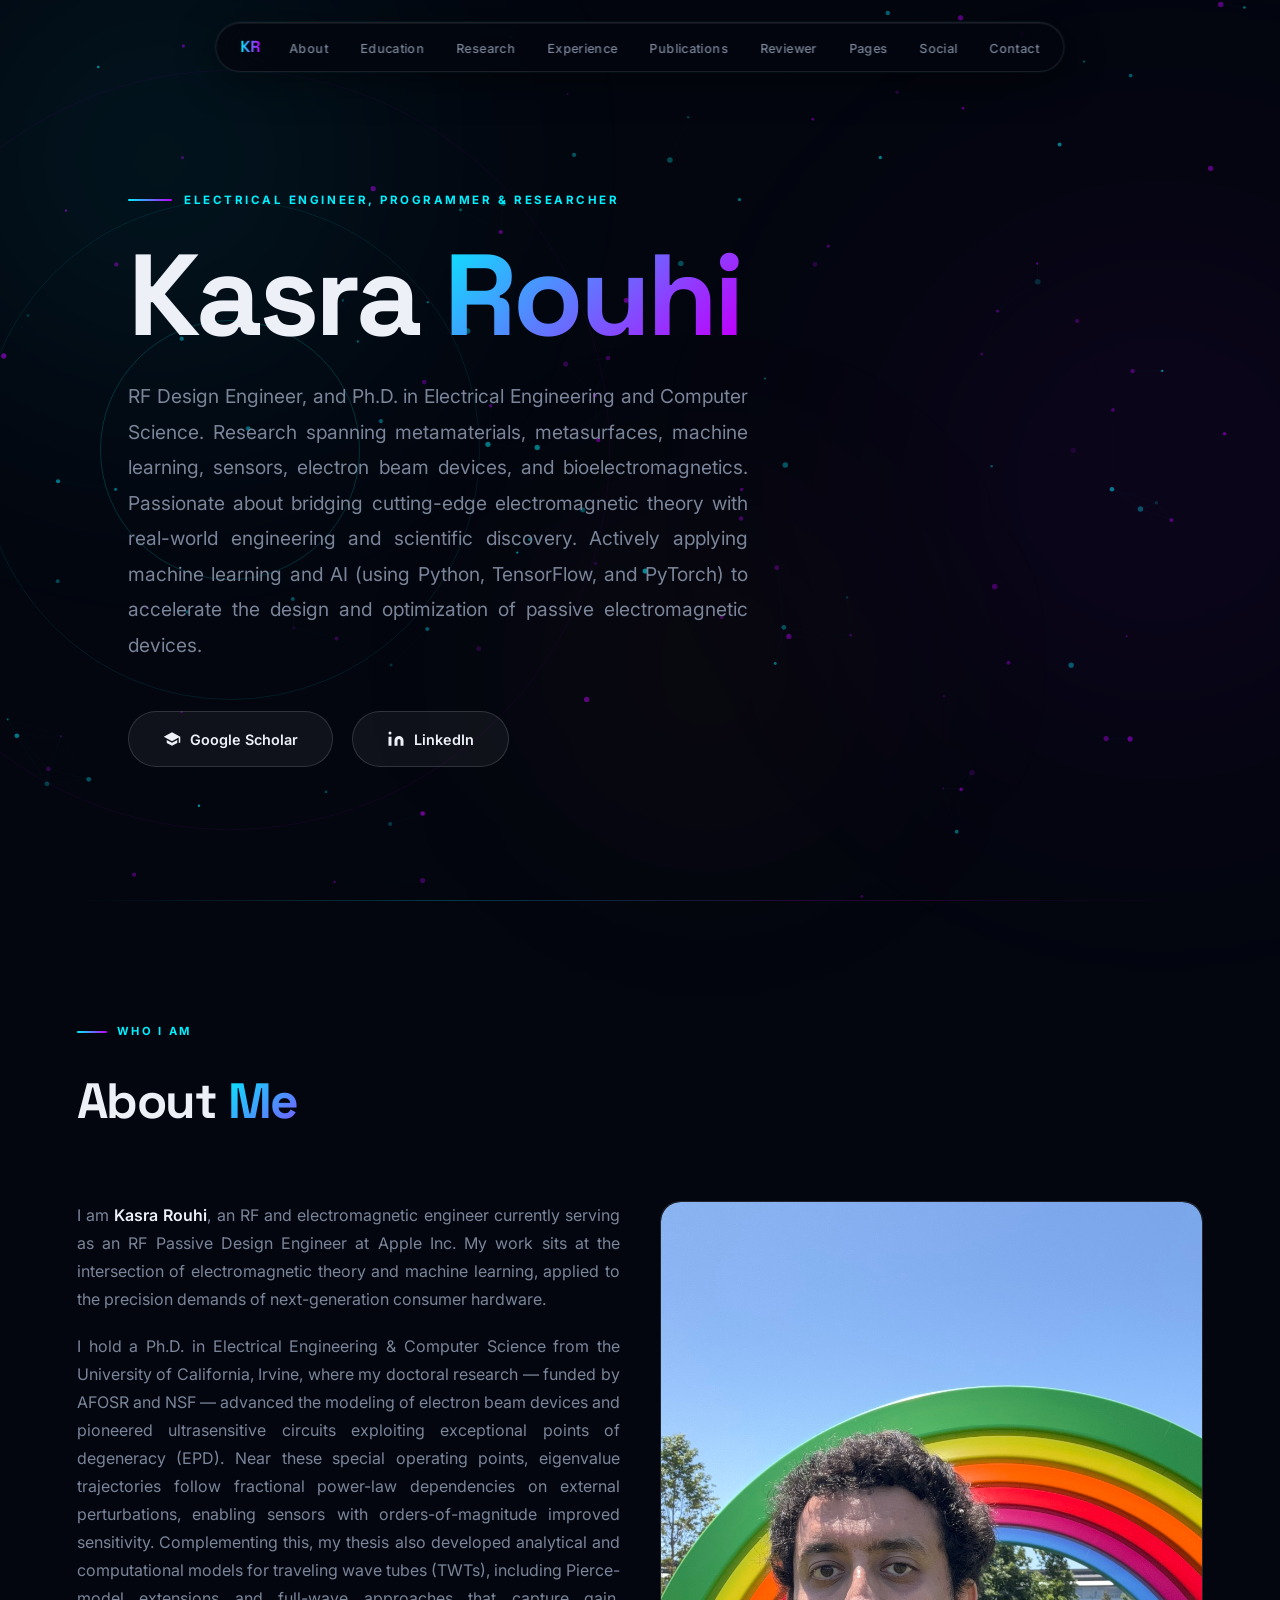
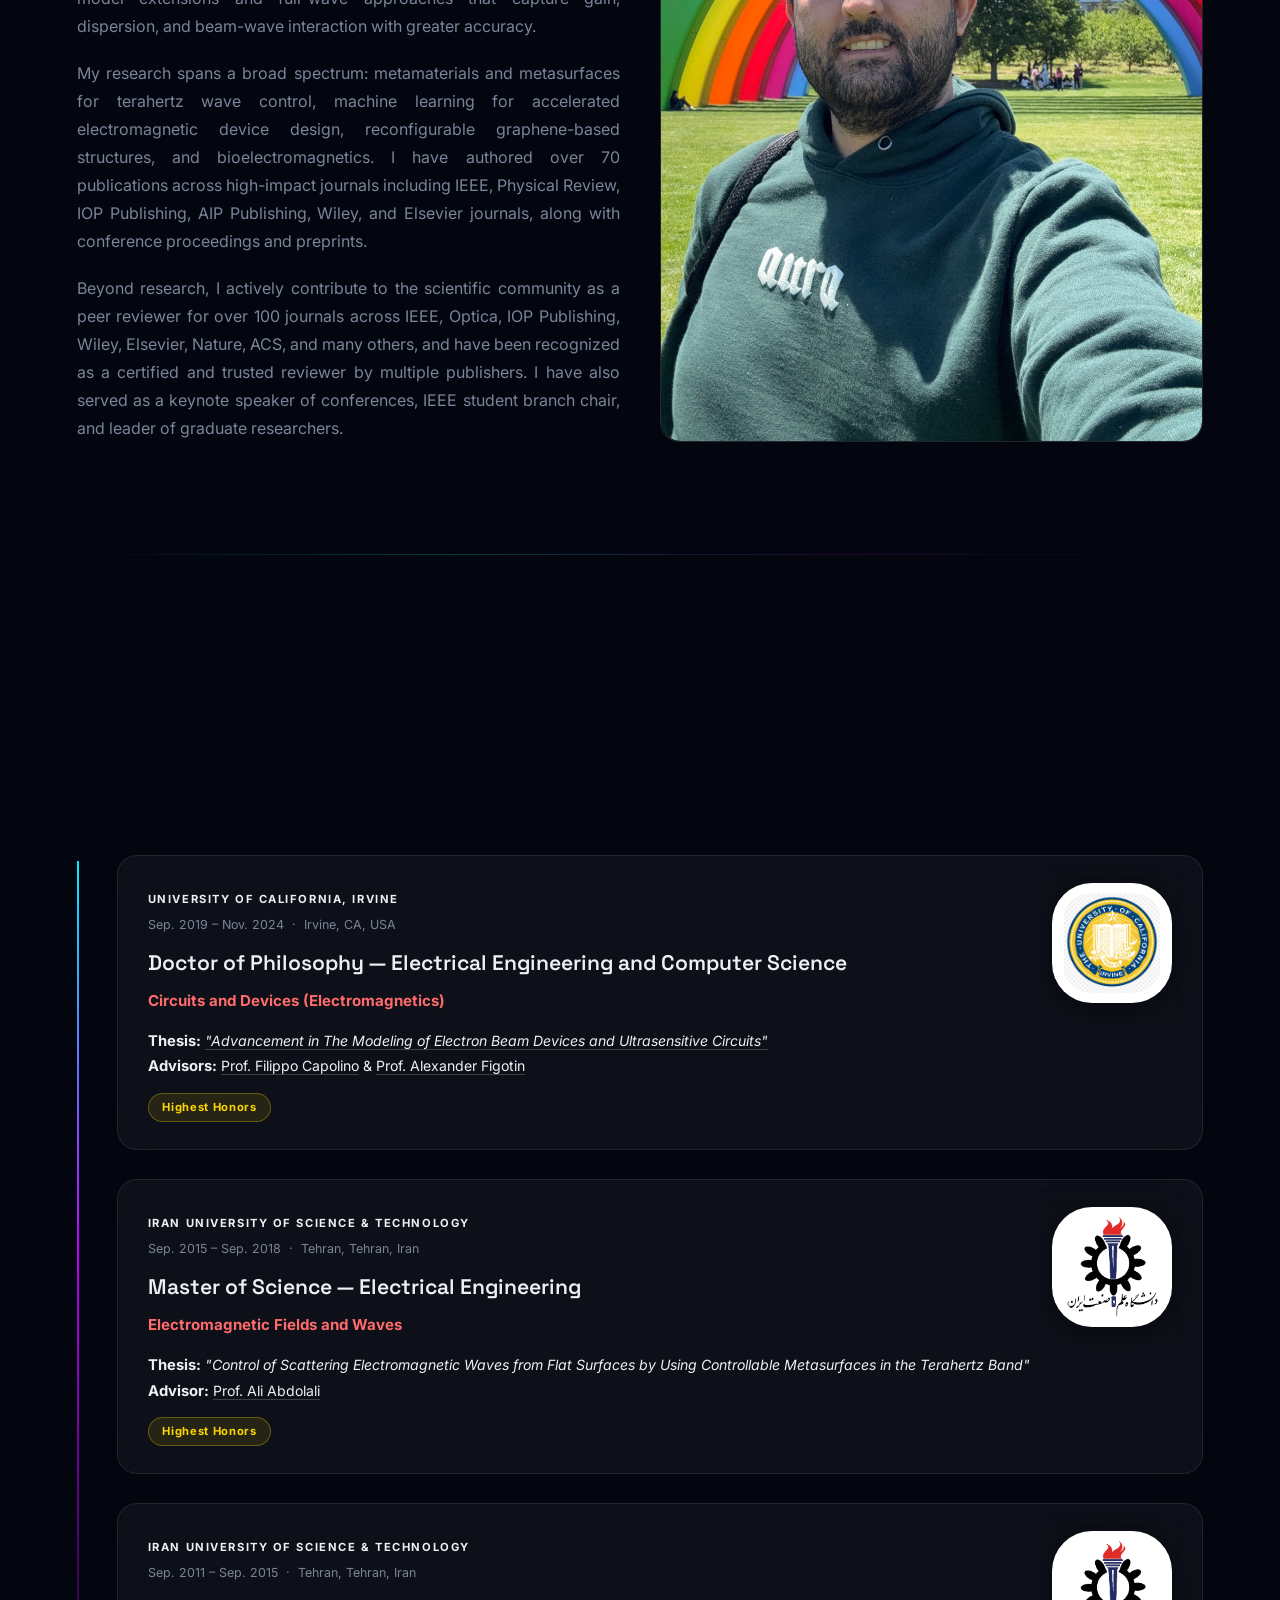
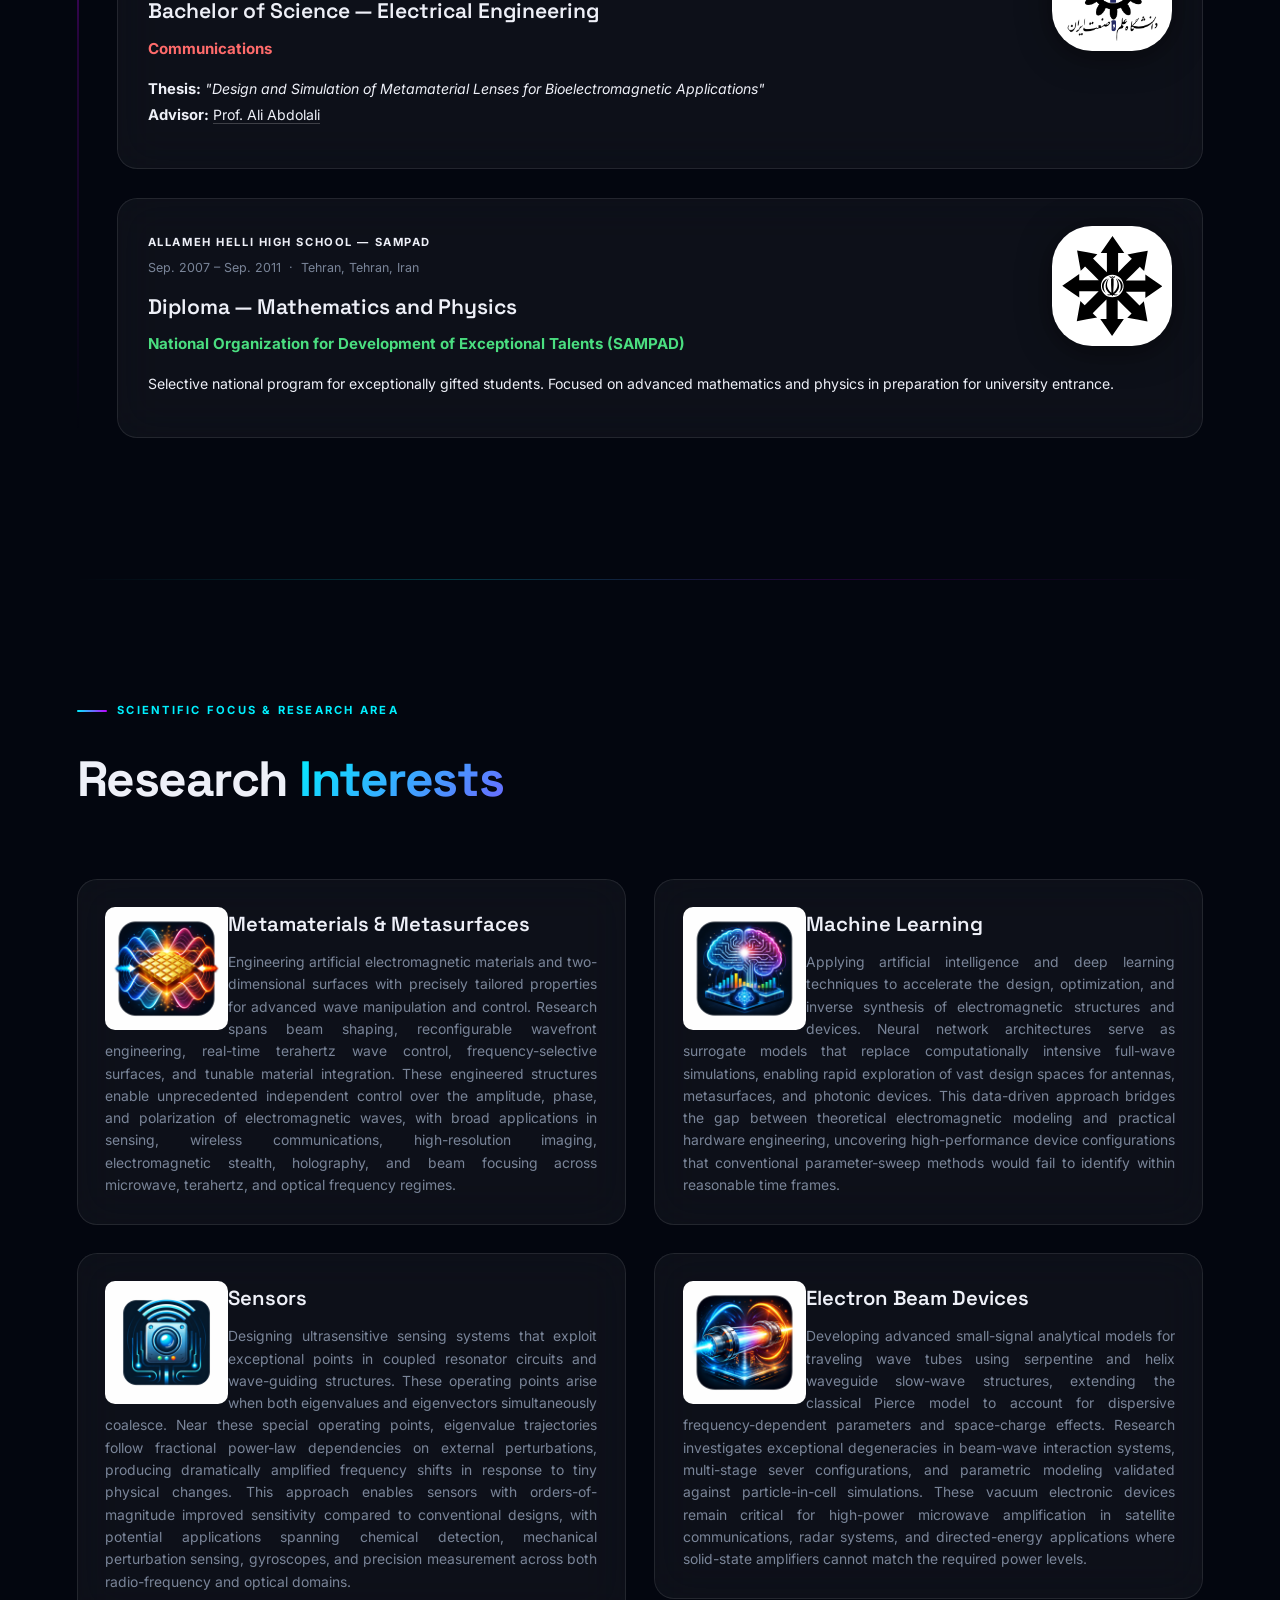
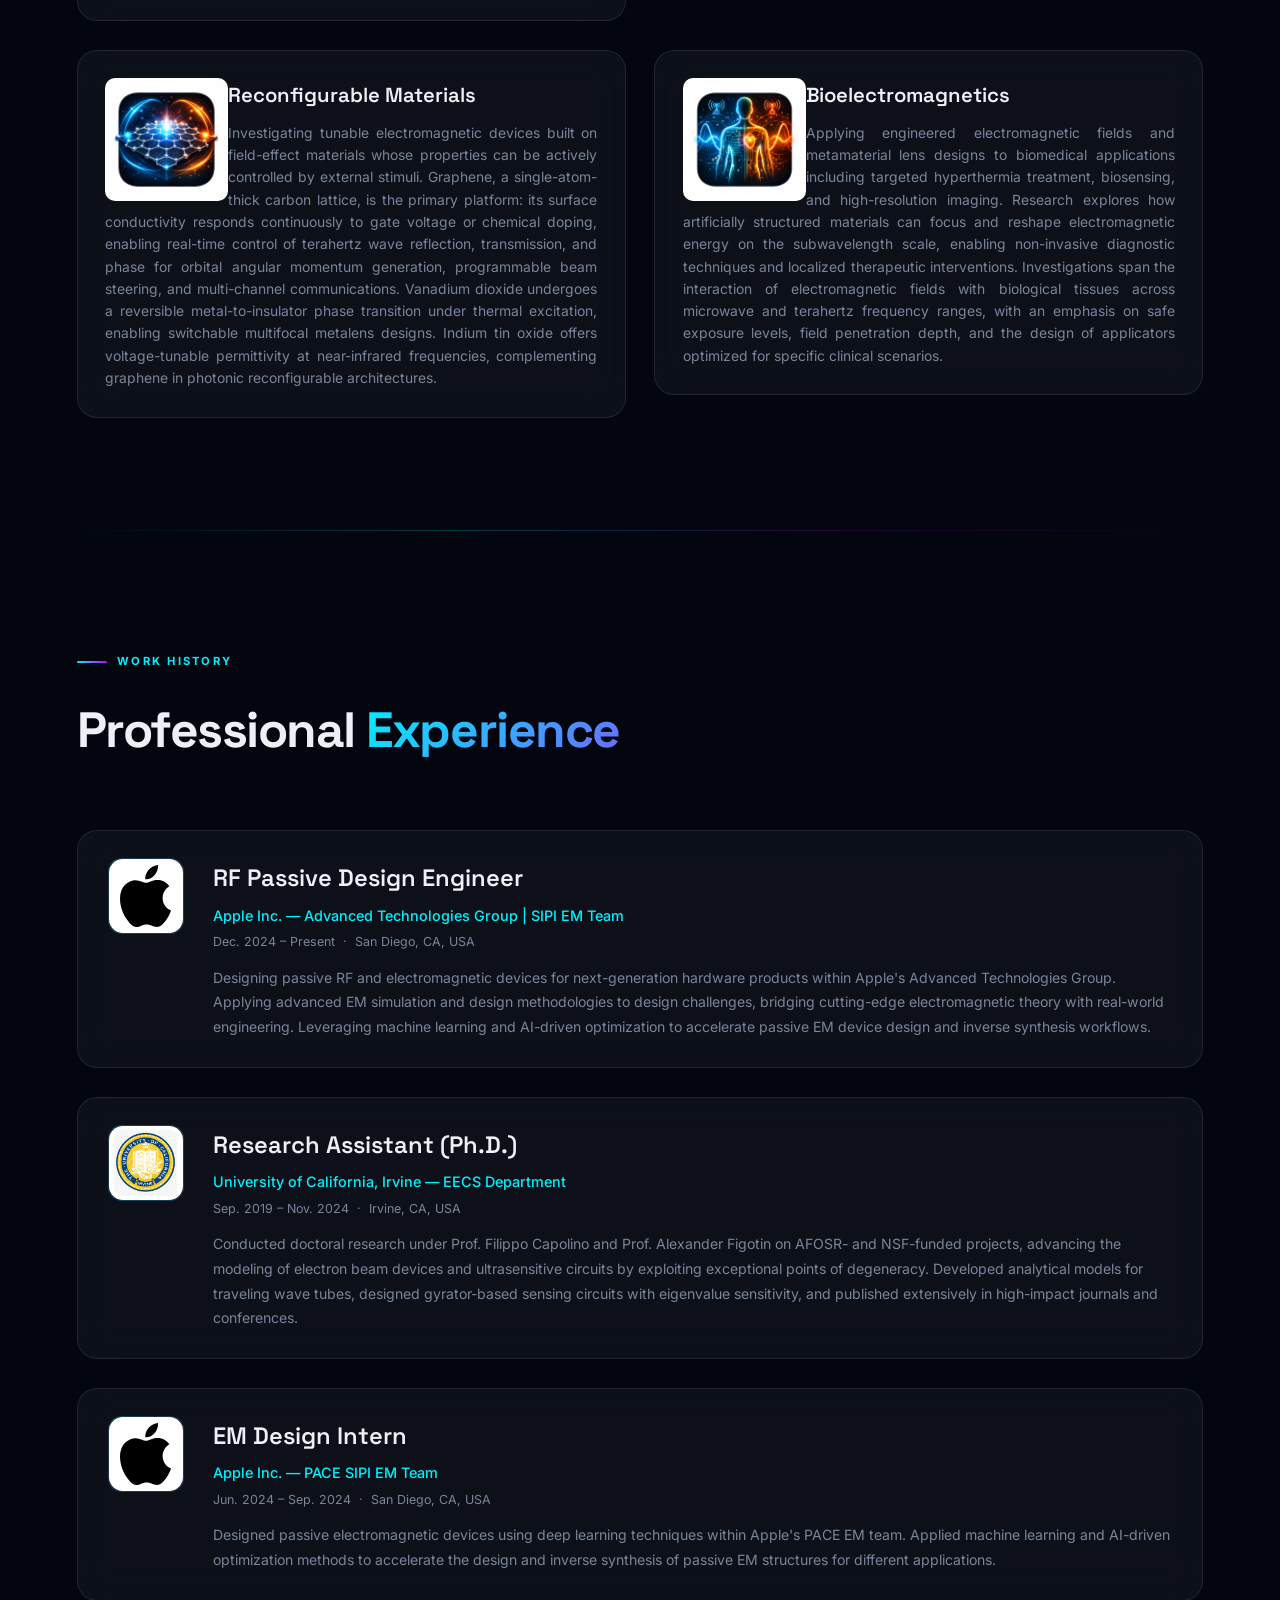
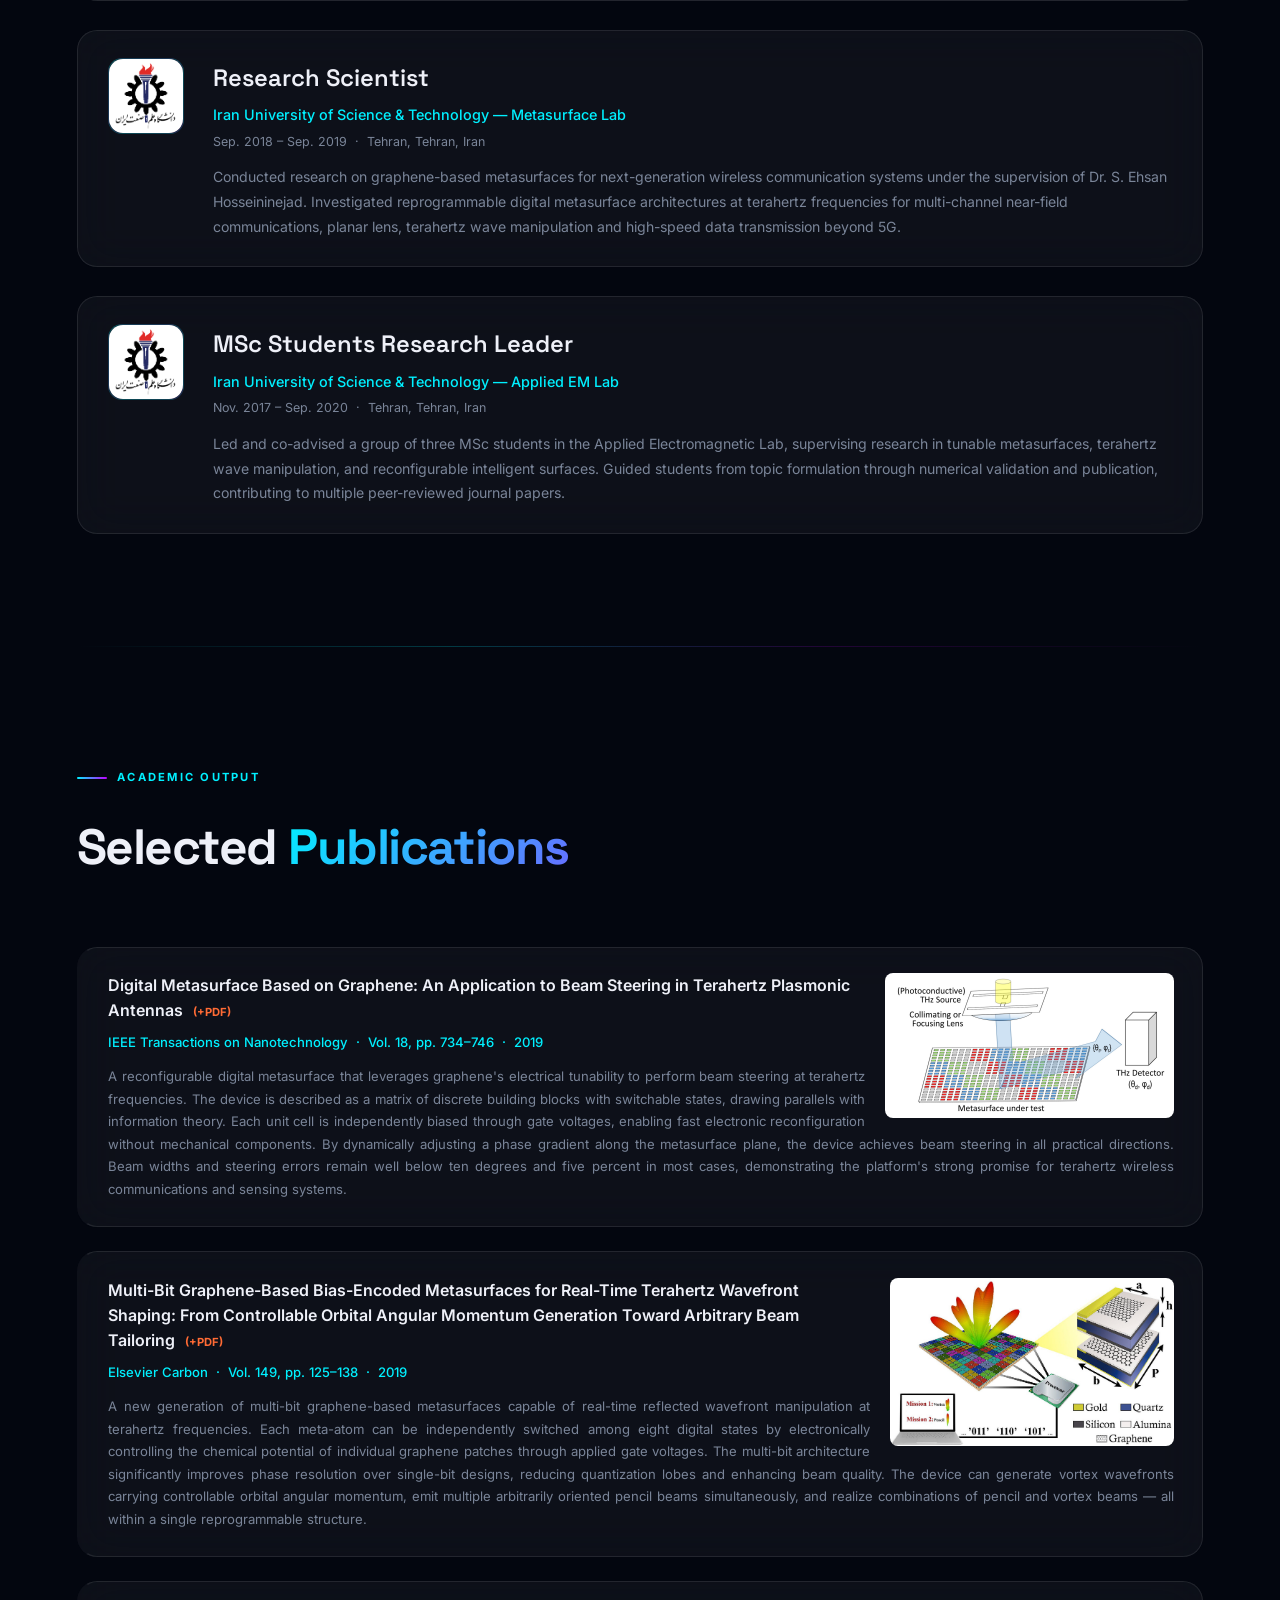
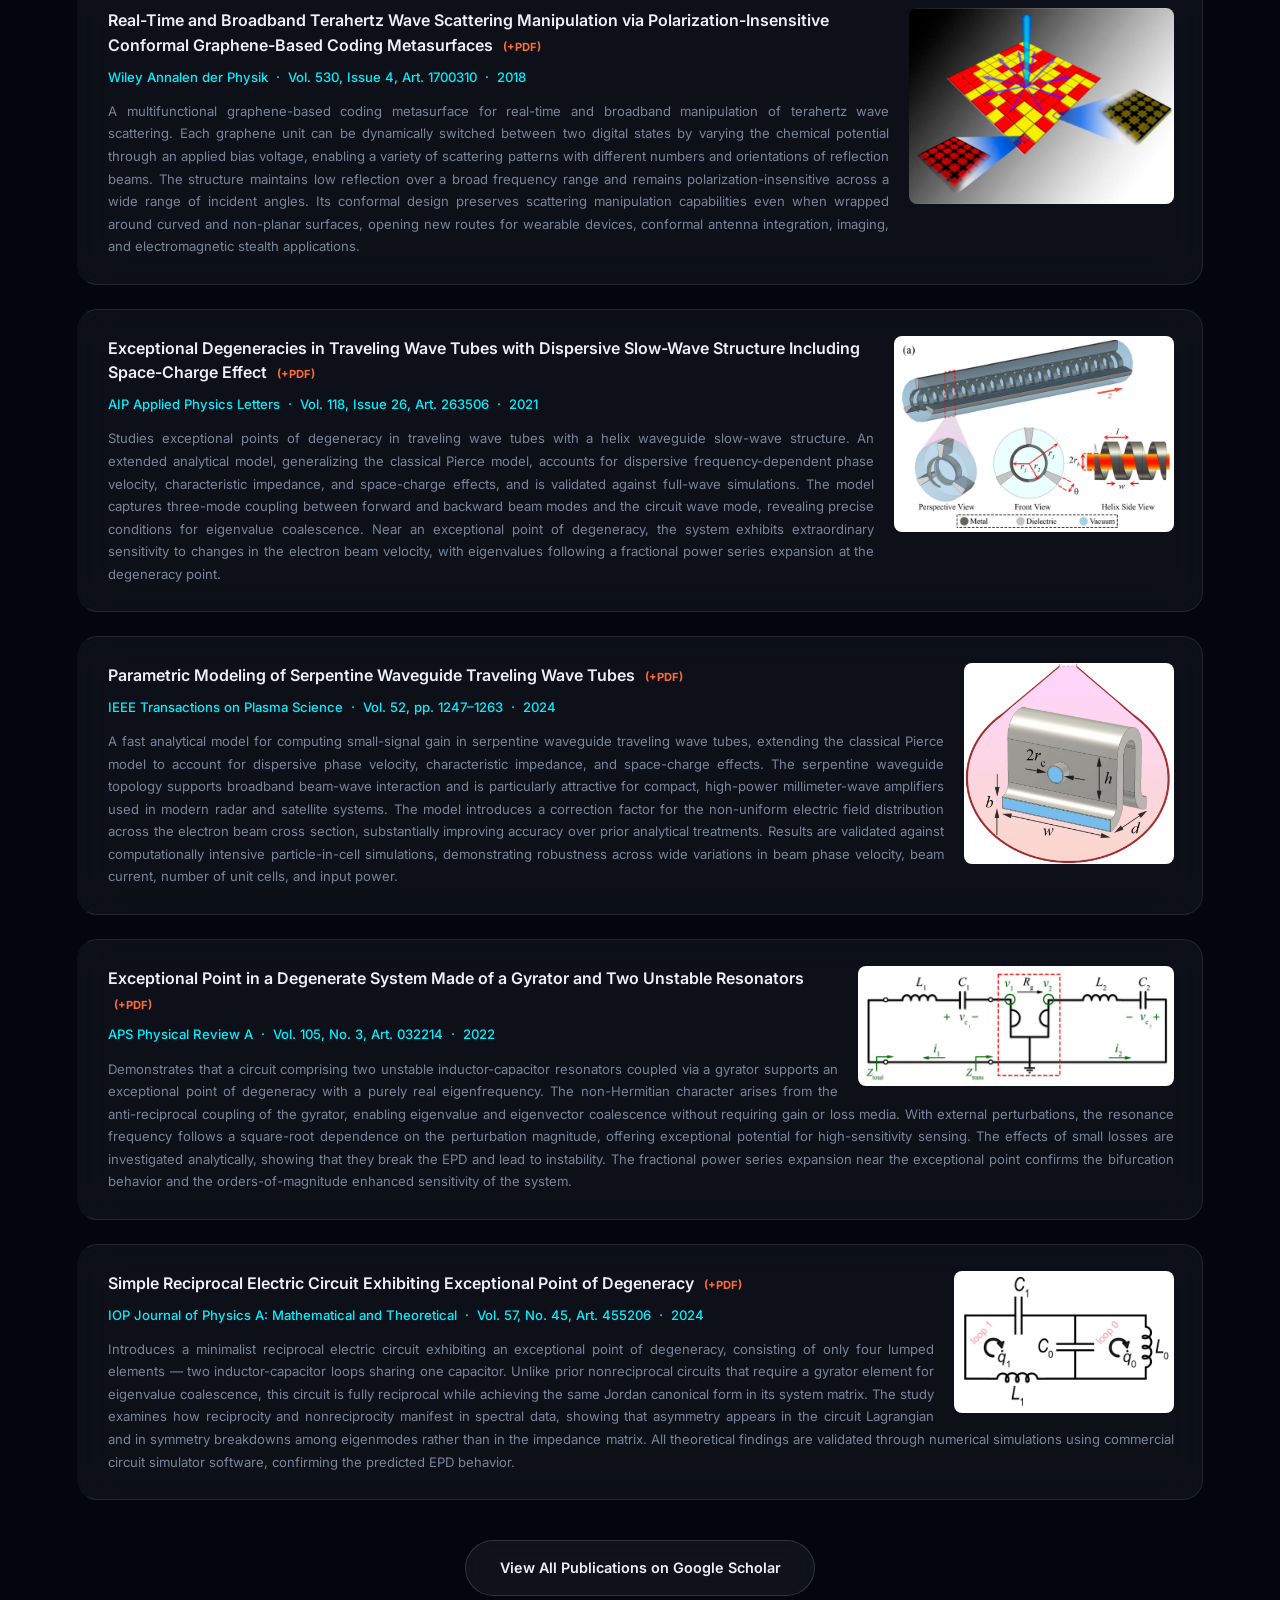
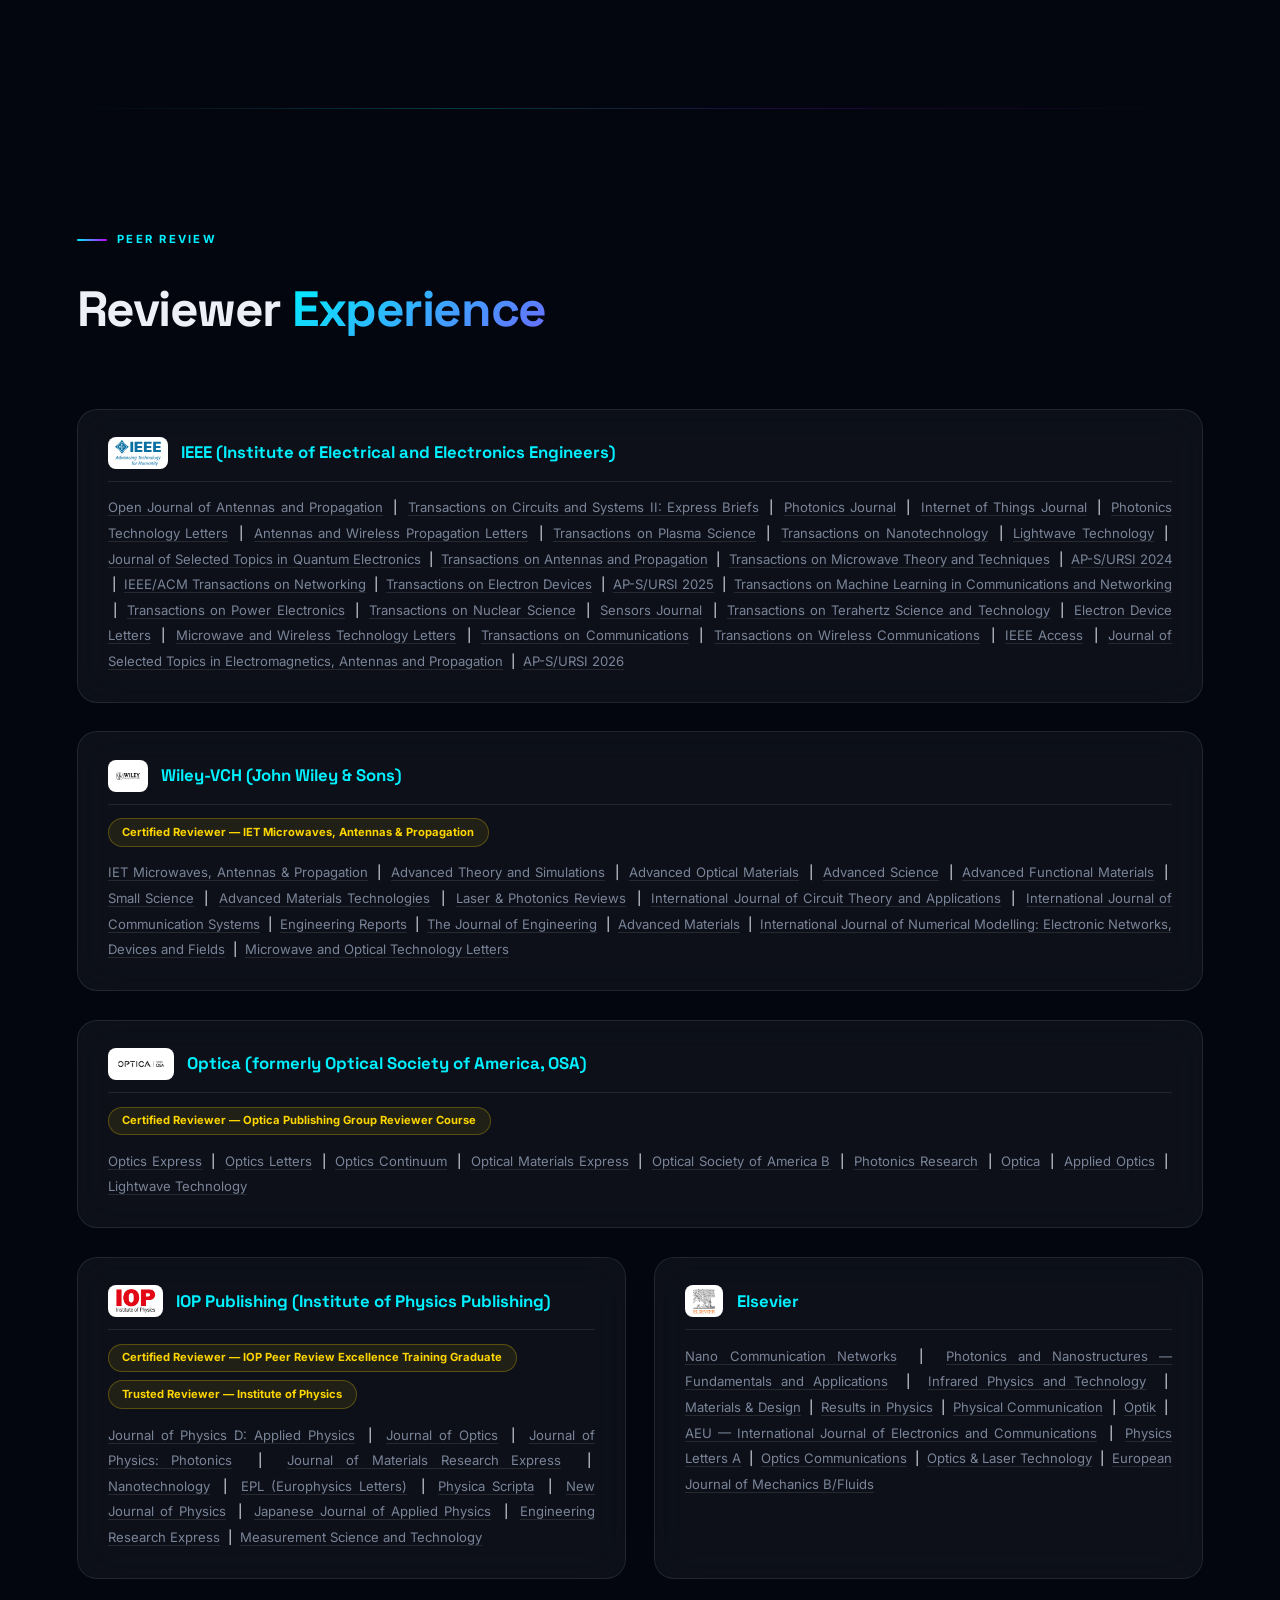
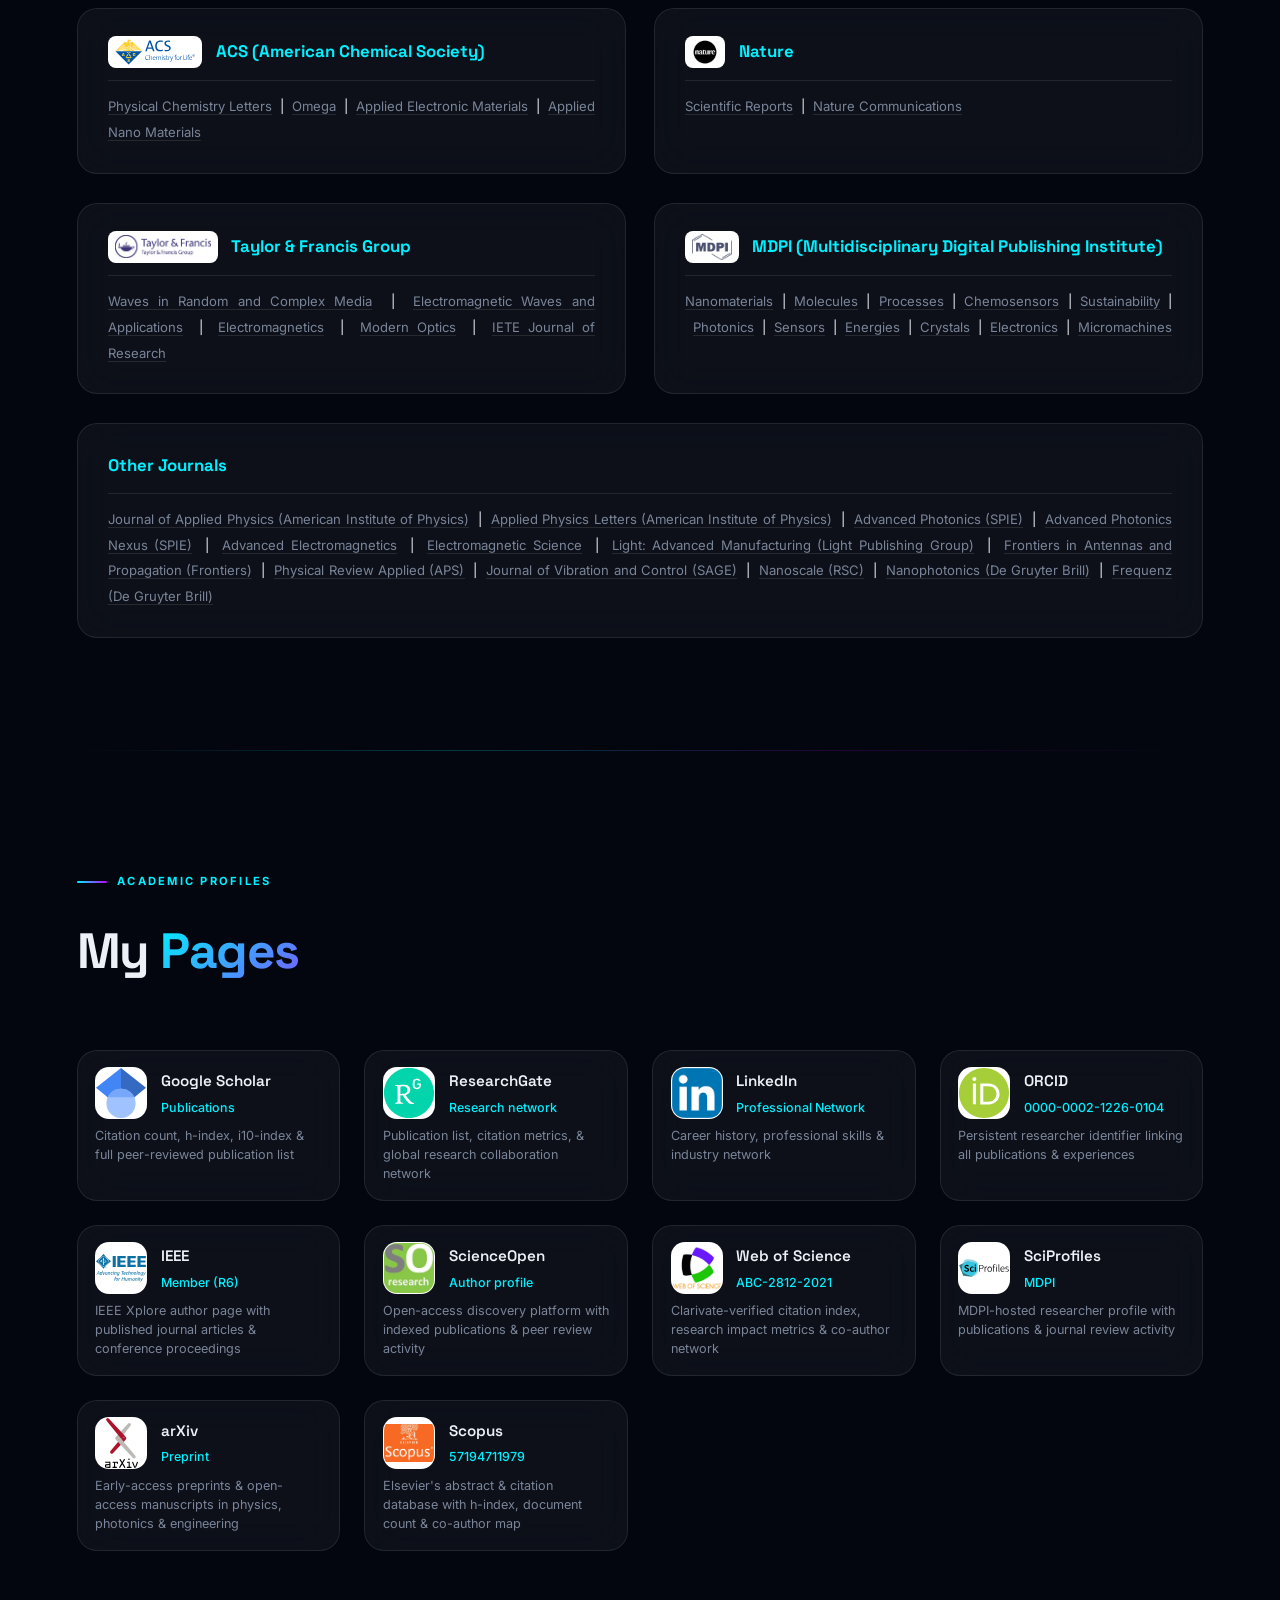
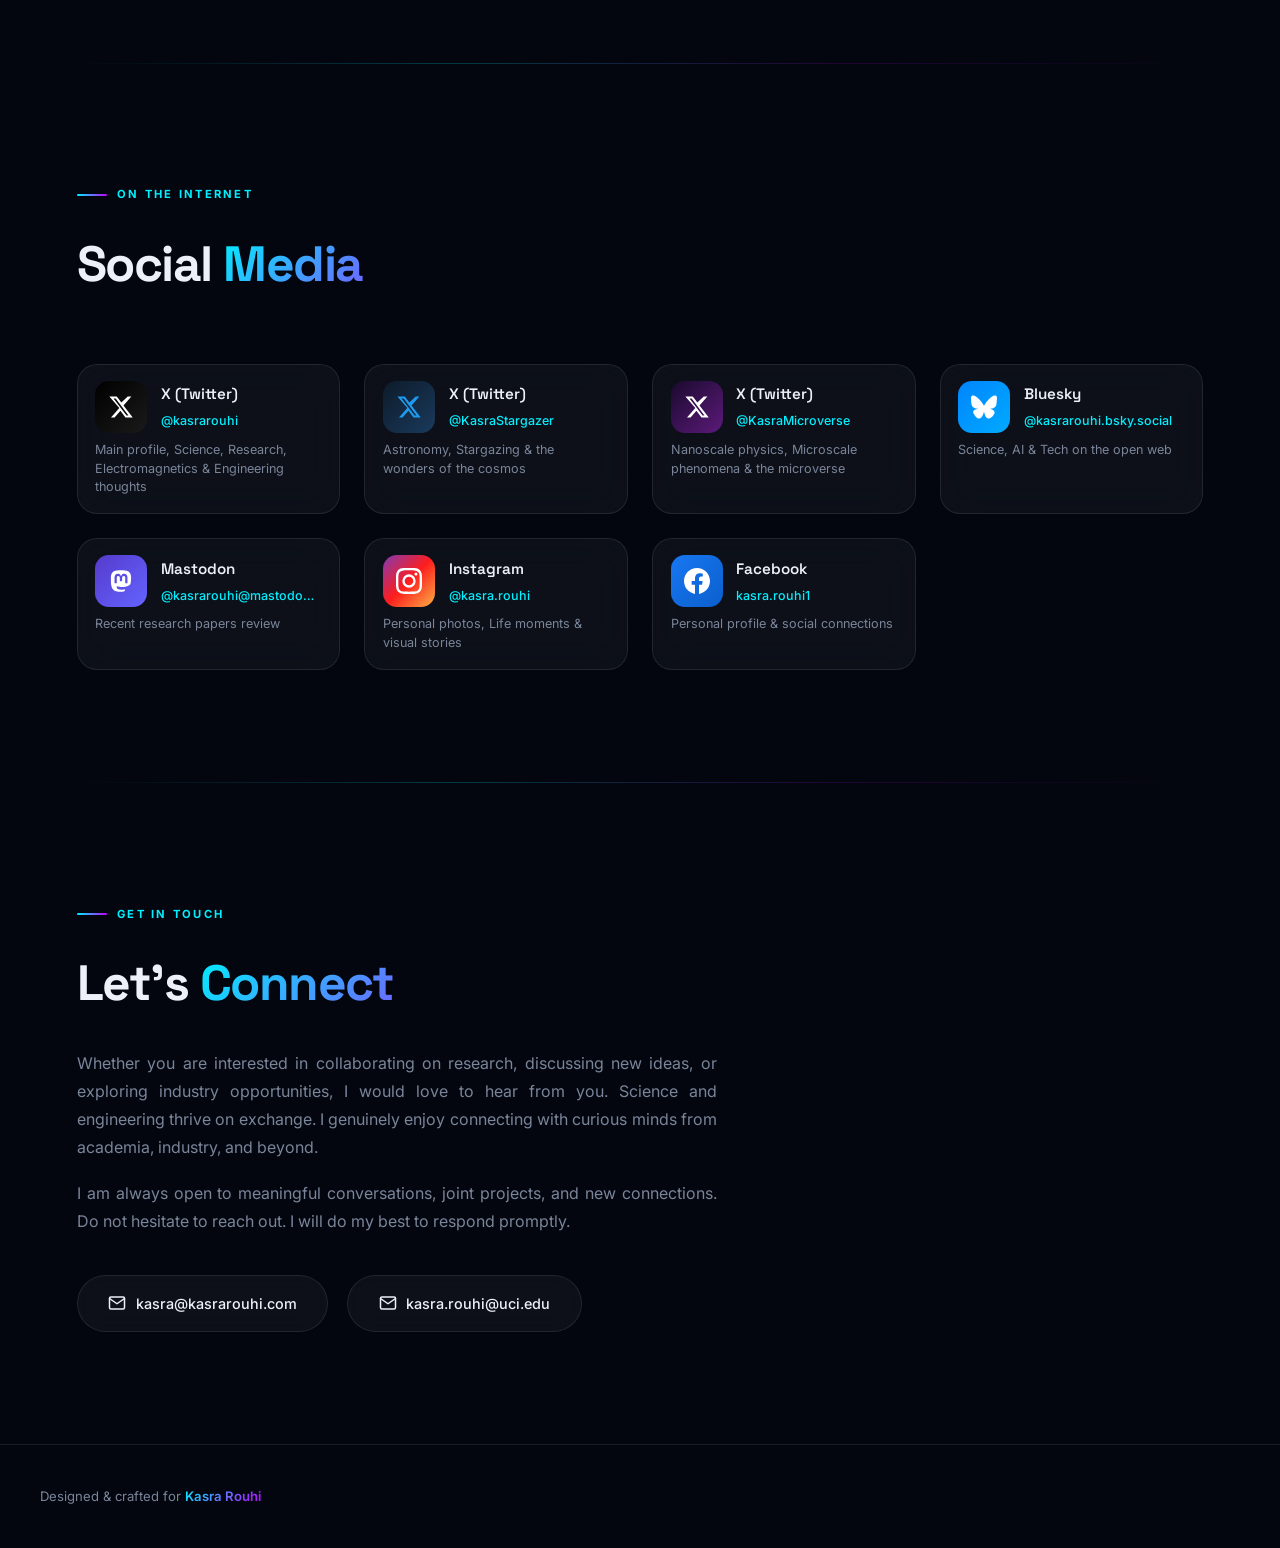
==== commit 78dd008e: "update email" ====
--- a/index.html
+++ b/index.html
@@ -919,9 +919,9 @@
       Do not hesitate to reach out. I will do my best to respond promptly.
     </p>
     <div class="contact-emails">
-      <a class="contact-email-link" href="mailto:kasrarouhi@gmail.com">
+      <a class="contact-email-link" href="mailto:kasra@kasrarouhi.com">
         <svg width="18" height="18" viewBox="0 0 24 24" fill="none" stroke="currentColor" stroke-width="2" stroke-linecap="round" stroke-linejoin="round"><path d="M4 4h16c1.1 0 2 .9 2 2v12c0 1.1-.9 2-2 2H4c-1.1 0-2-.9-2-2V6c0-1.1.9-2 2-2z"/><polyline points="22,6 12,13 2,6"/></svg>
-        kasrarouhi@gmail.com
+        kasra@kasrarouhi.com
       </a>
       <a class="contact-email-link" href="mailto:kasra.rouhi@uci.edu">
         <svg width="18" height="18" viewBox="0 0 24 24" fill="none" stroke="currentColor" stroke-width="2" stroke-linecap="round" stroke-linejoin="round"><path d="M4 4h16c1.1 0 2 .9 2 2v12c0 1.1-.9 2-2 2H4c-1.1 0-2-.9-2-2V6c0-1.1.9-2 2-2z"/><polyline points="22,6 12,13 2,6"/></svg>
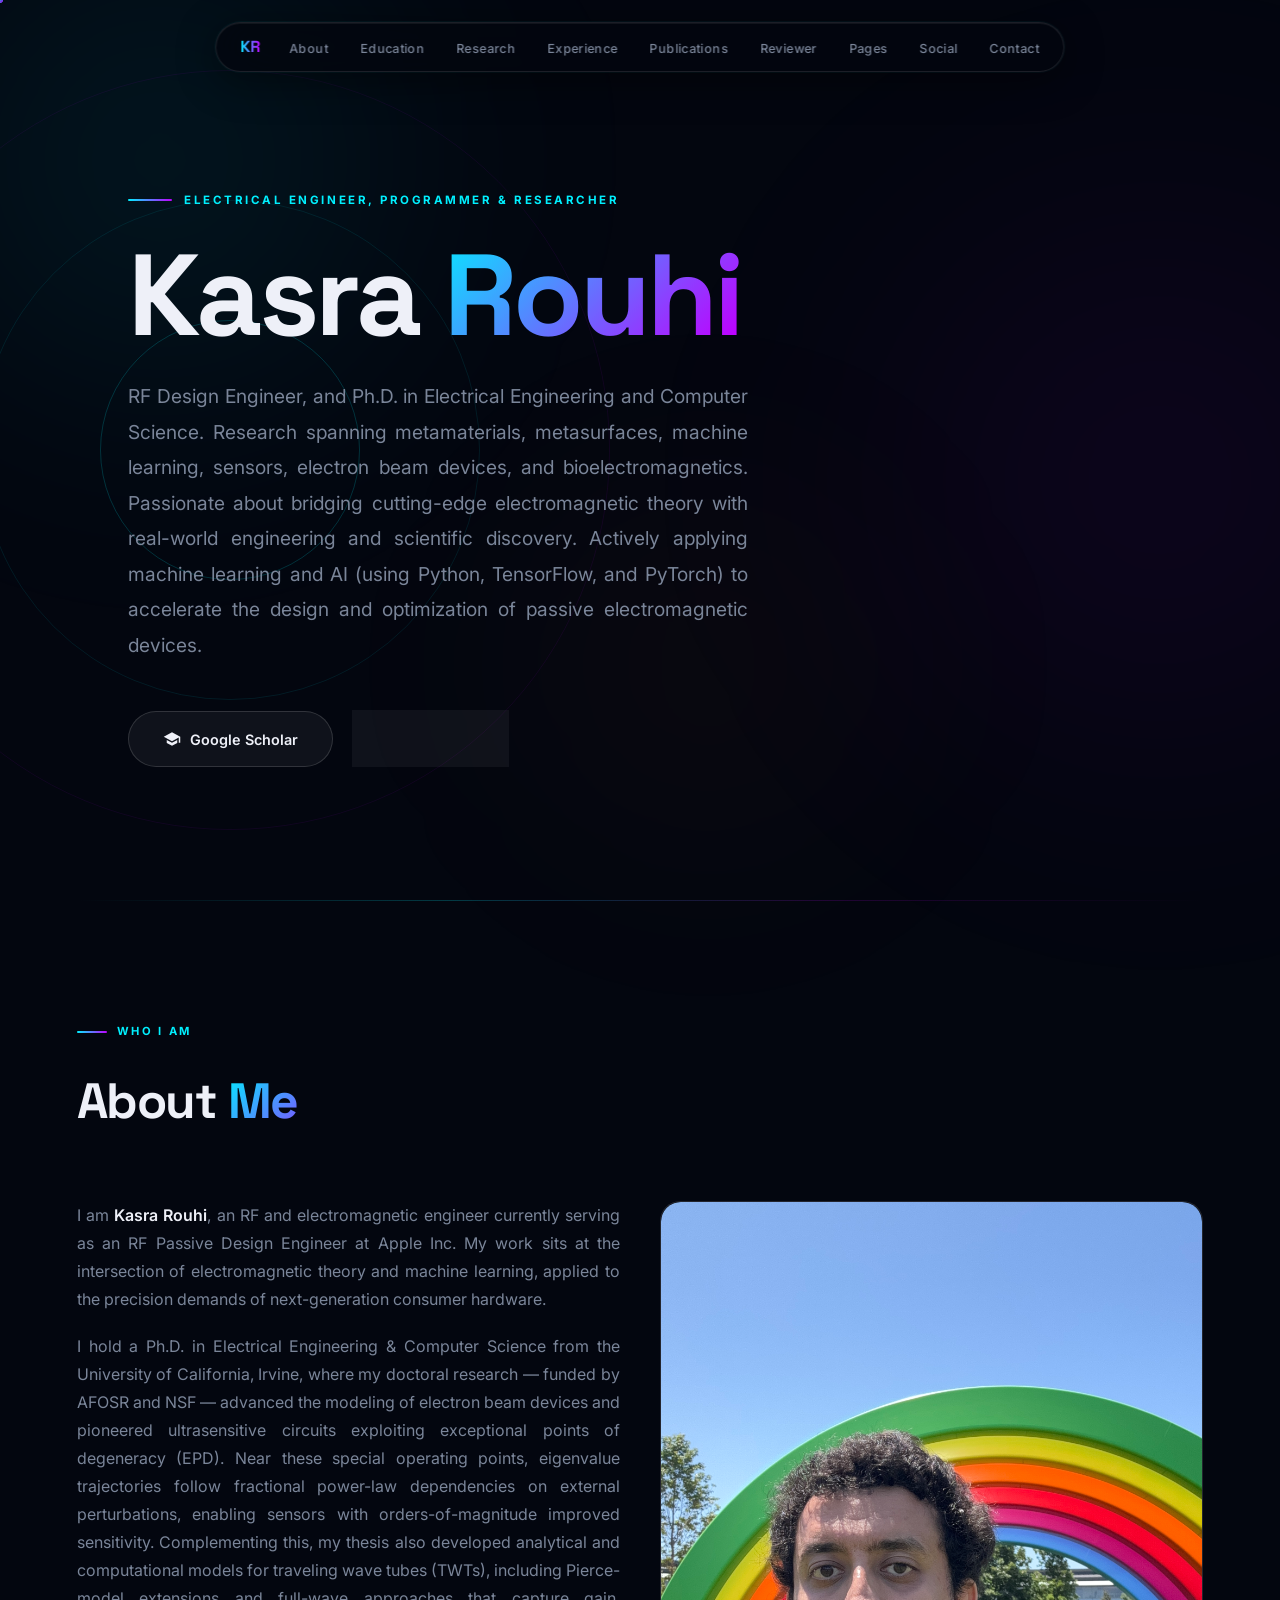
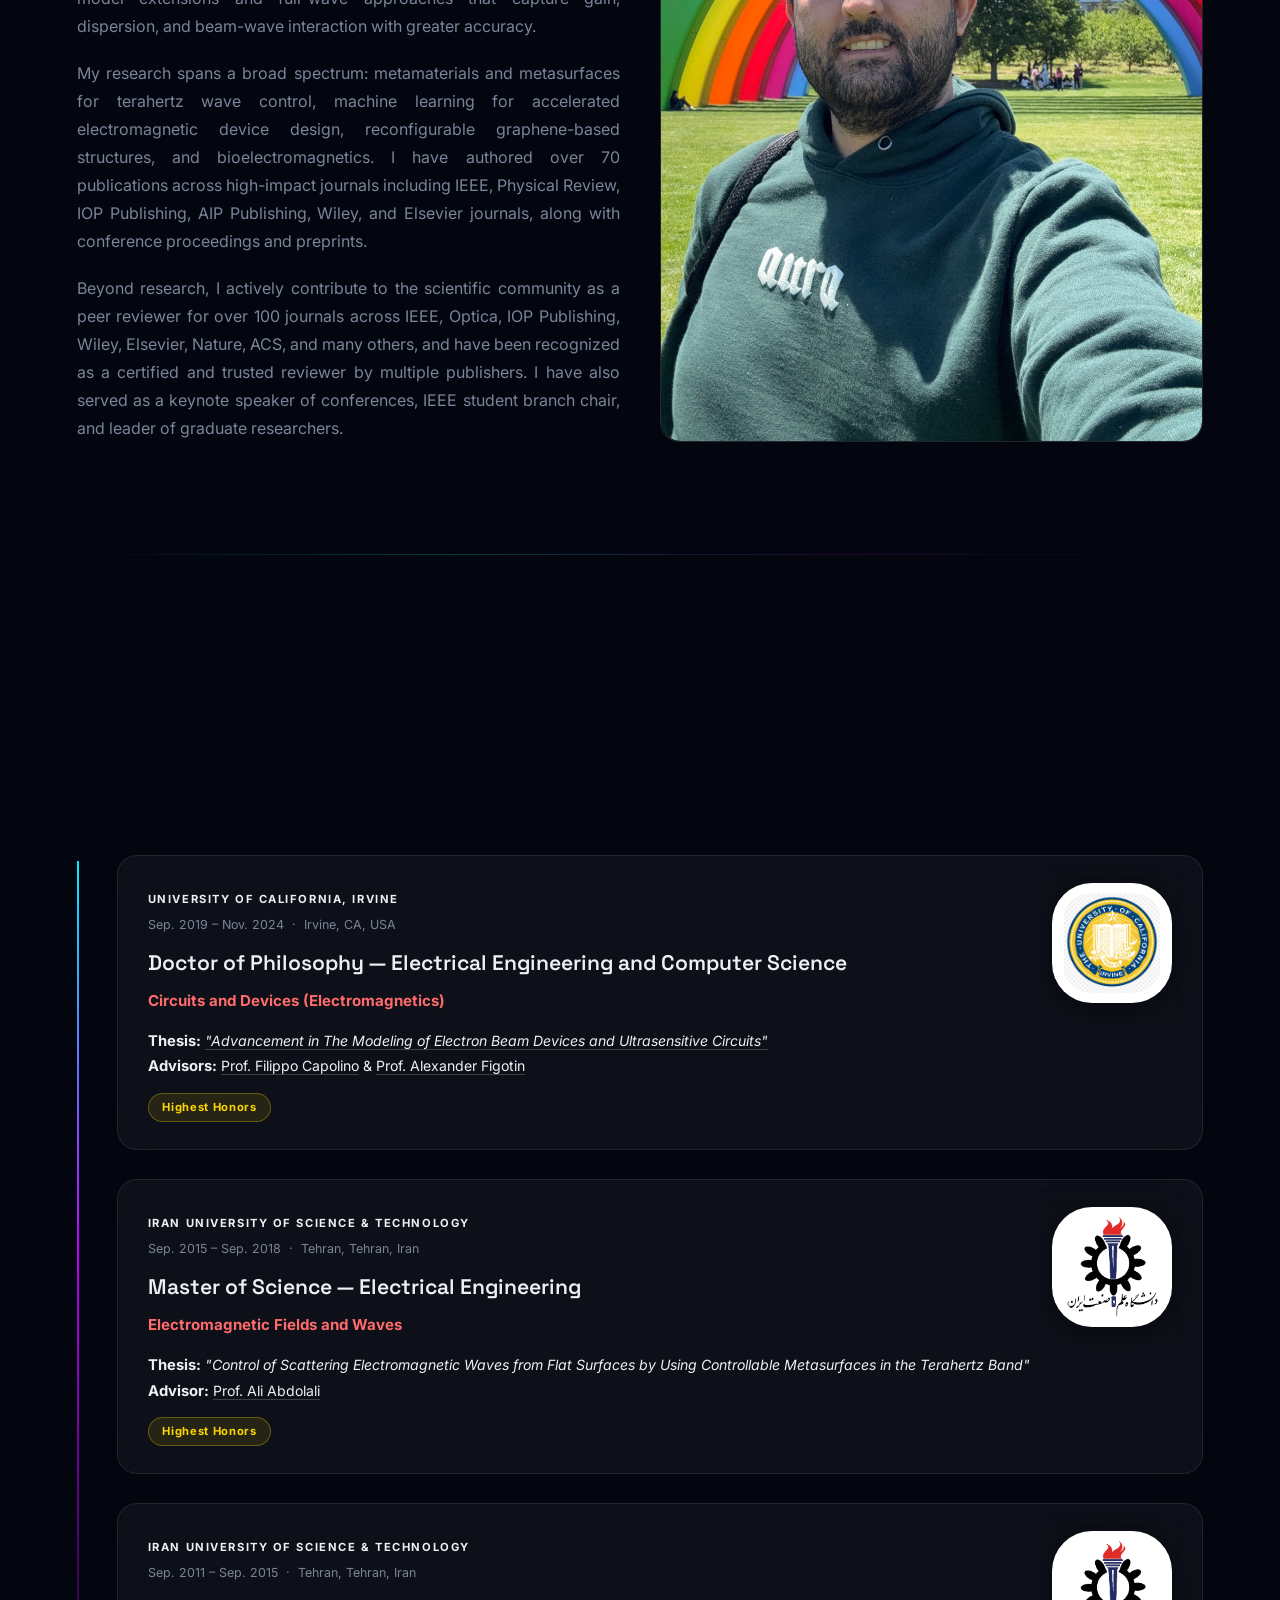
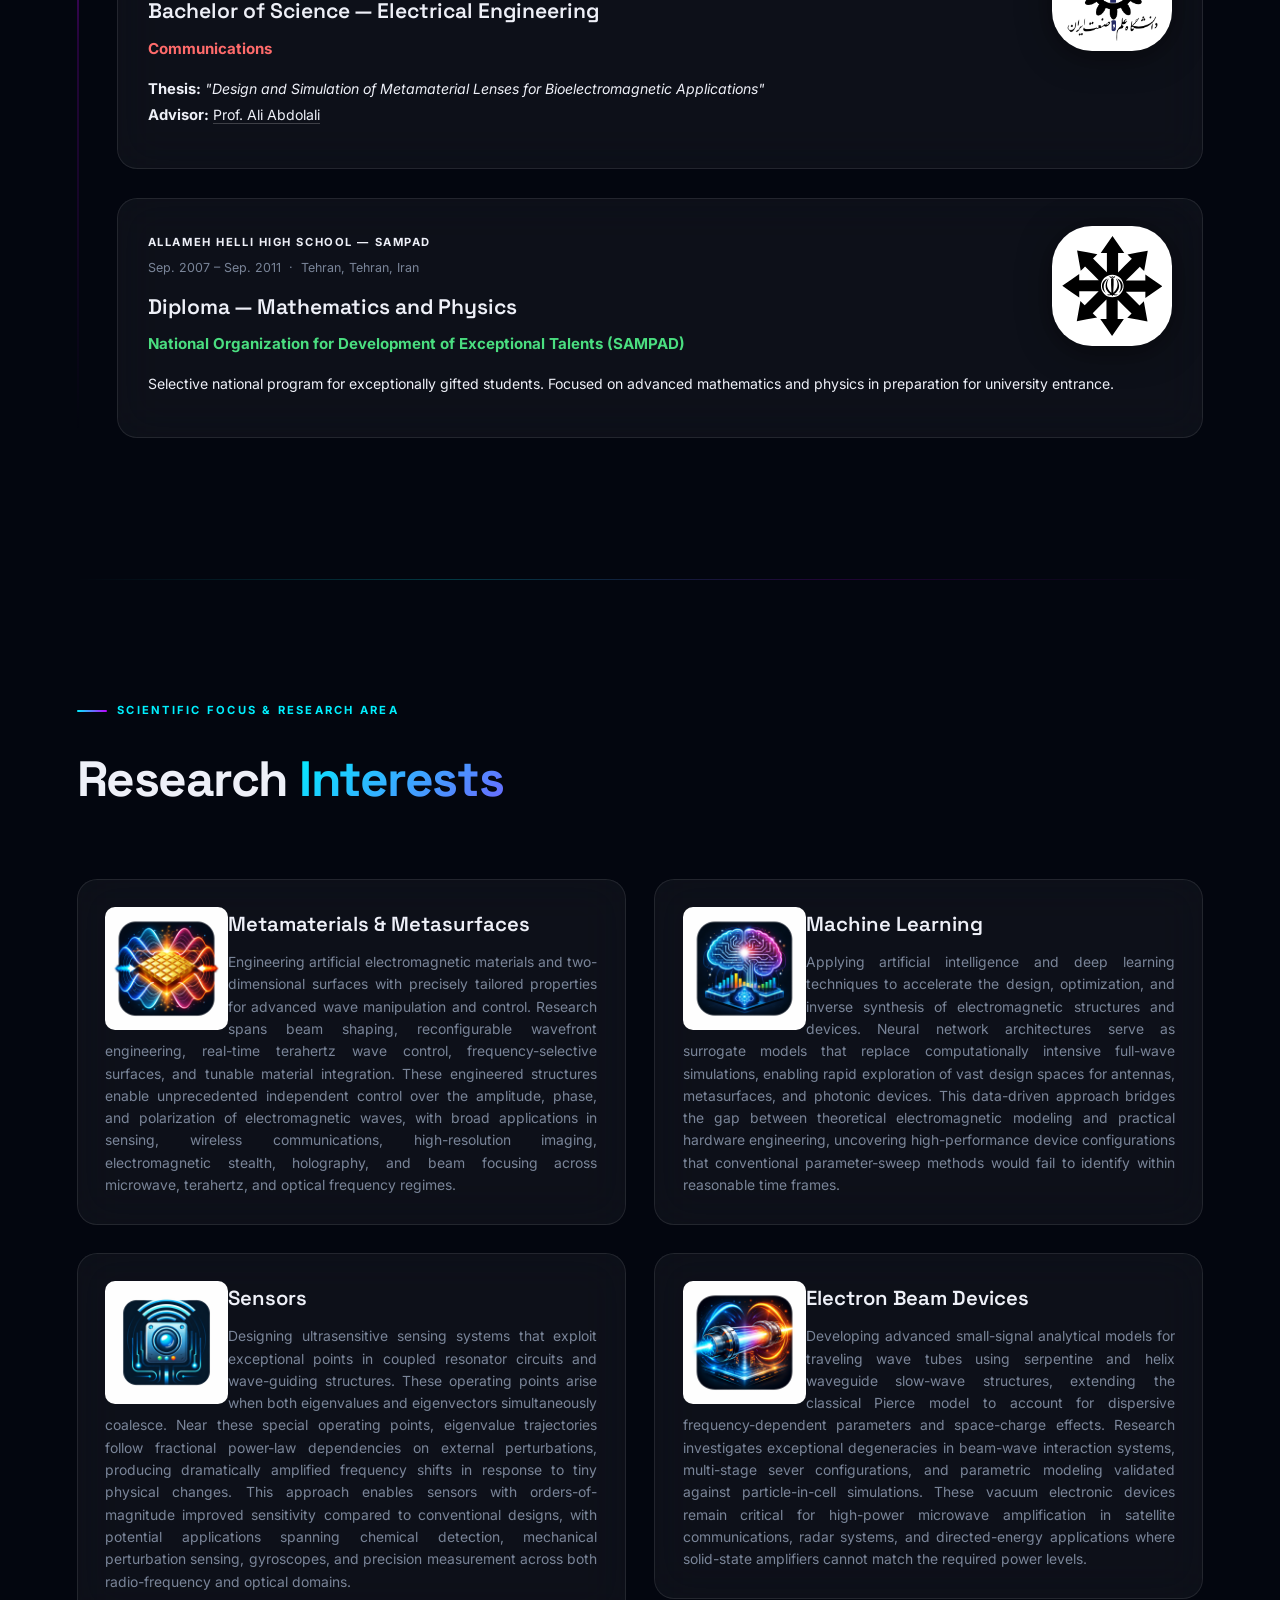
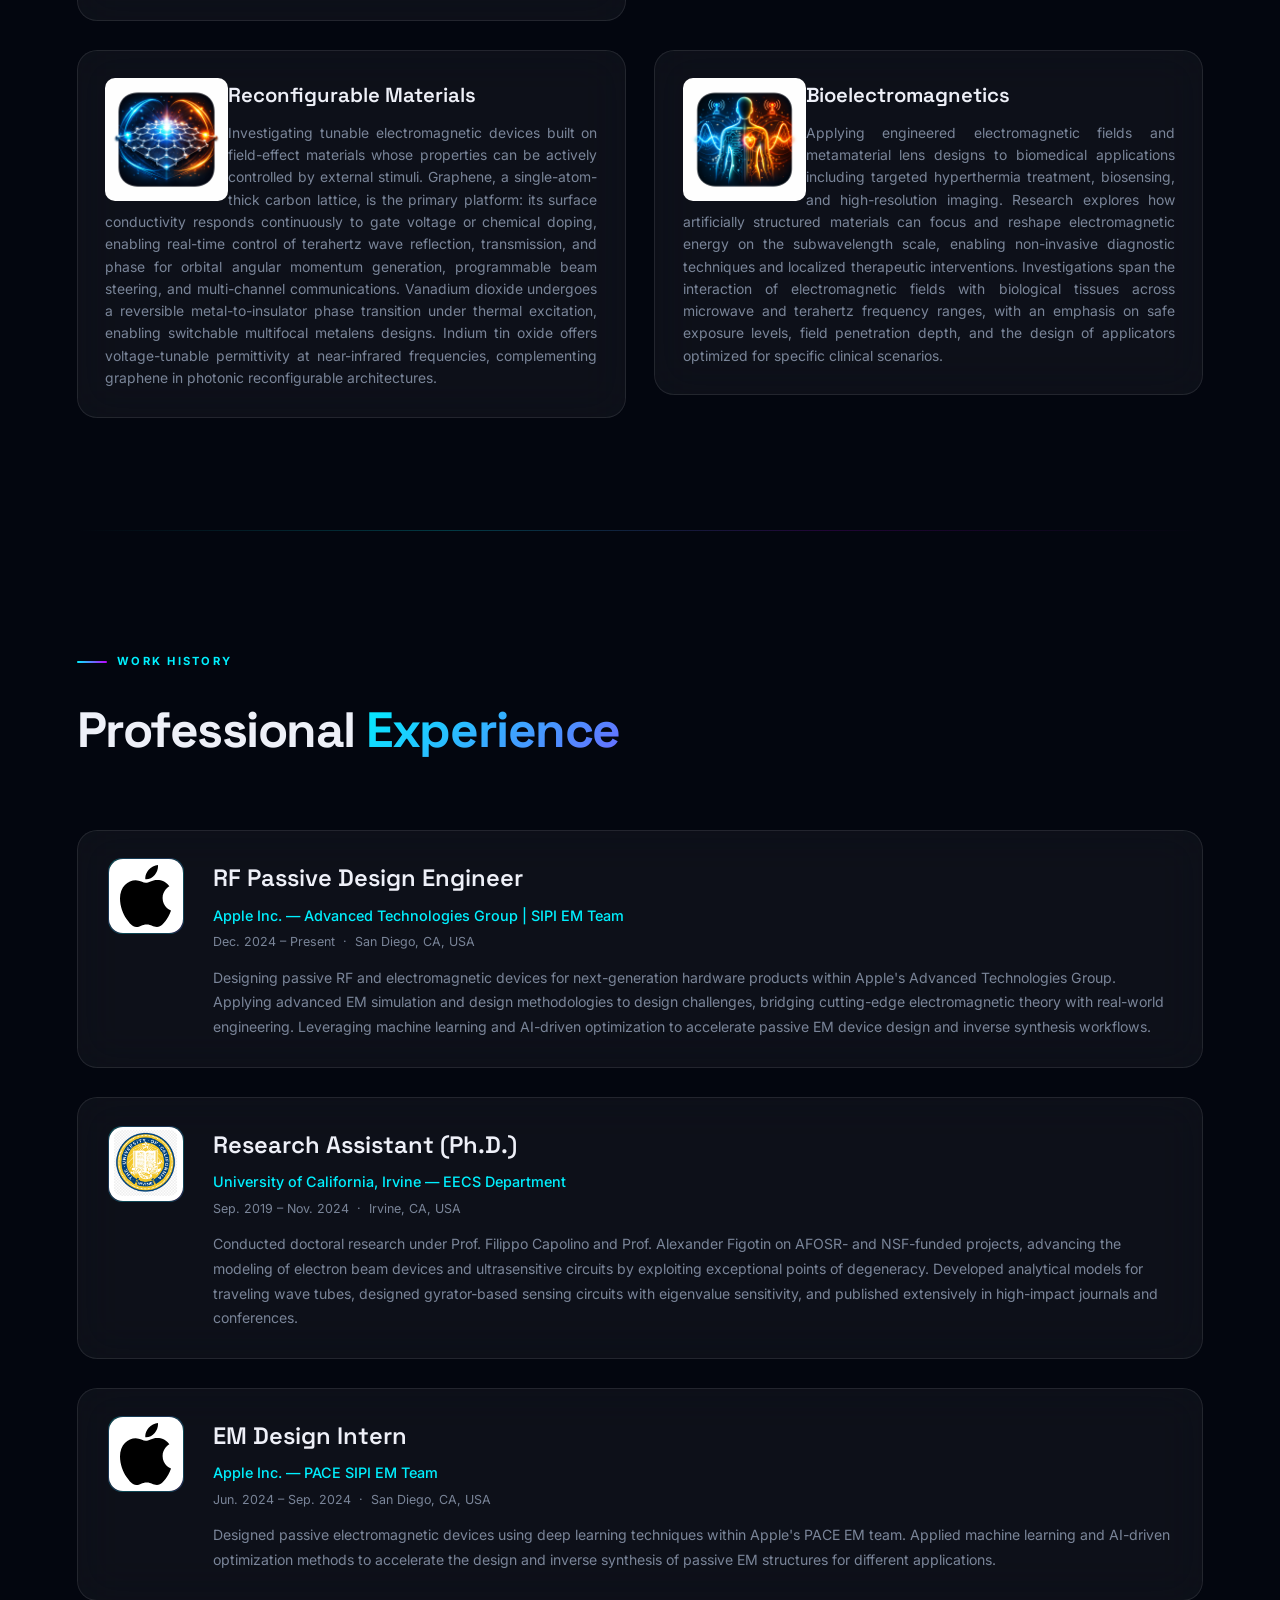
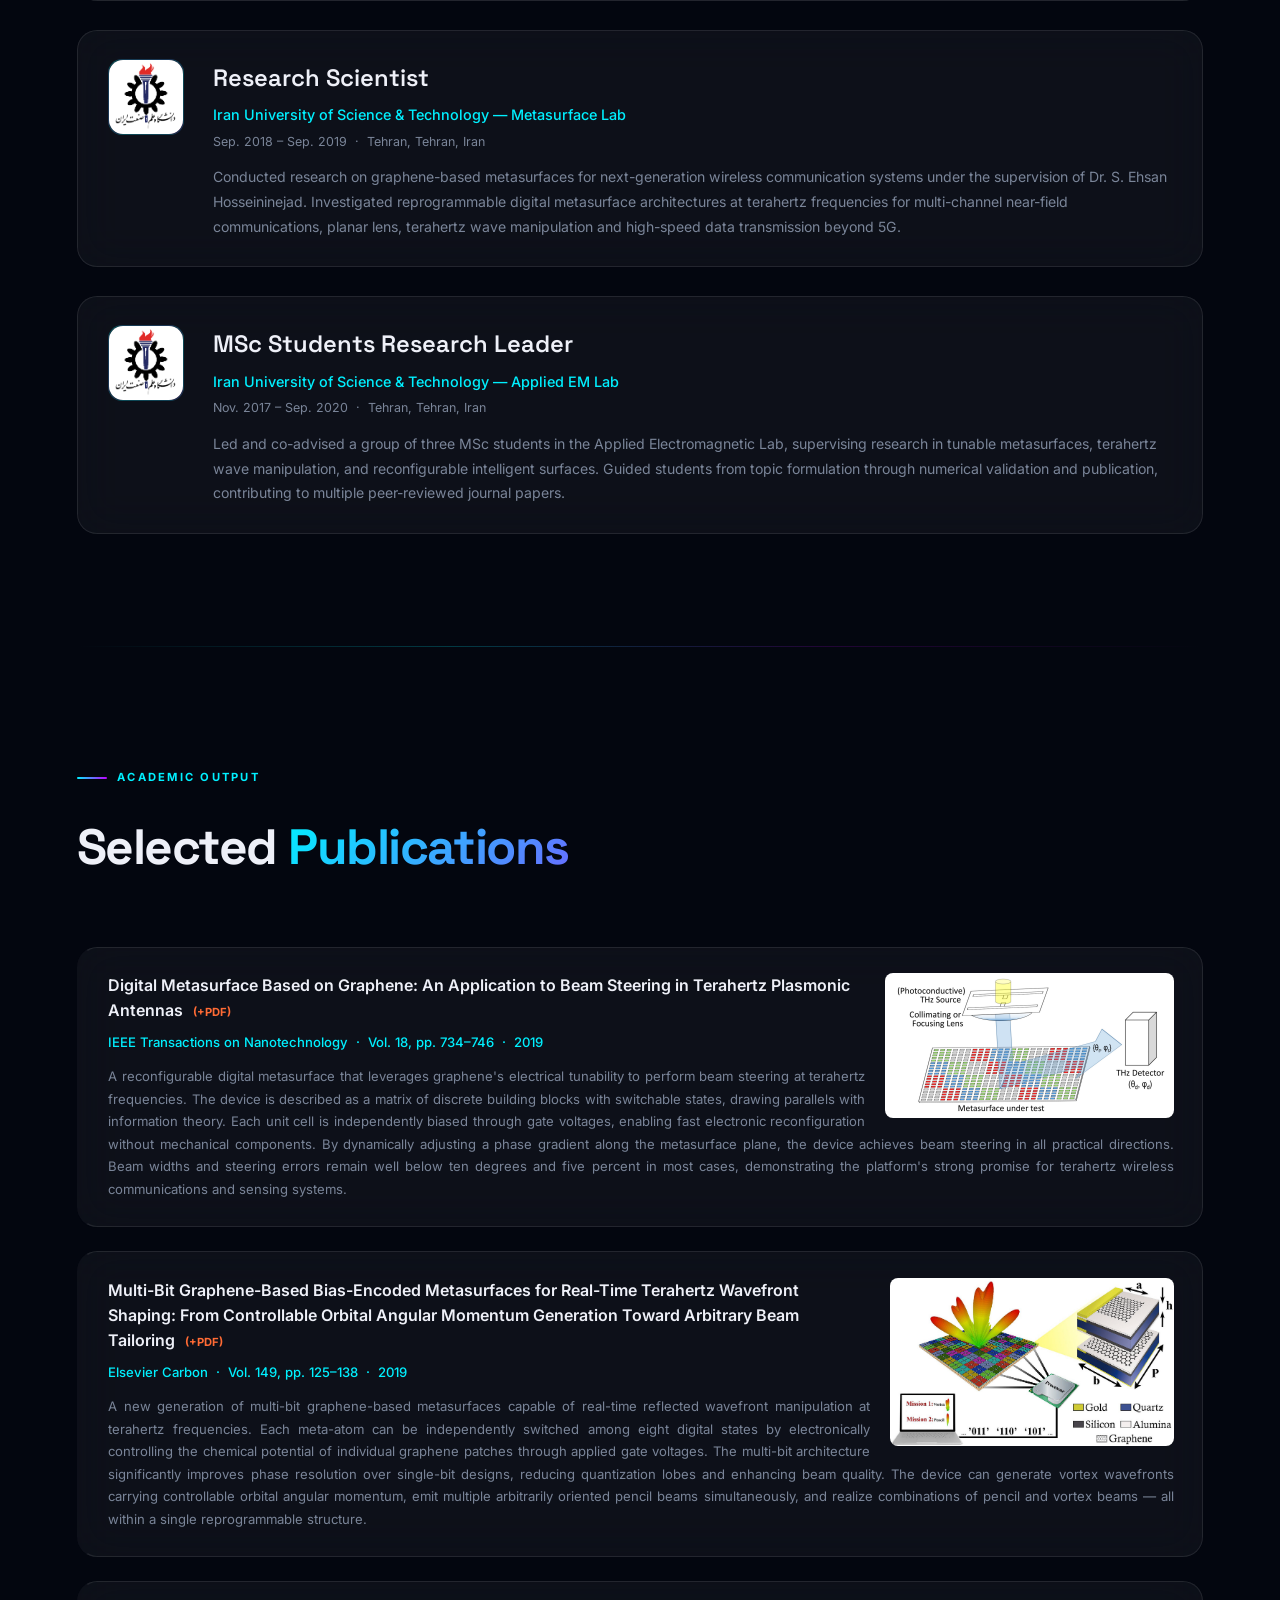
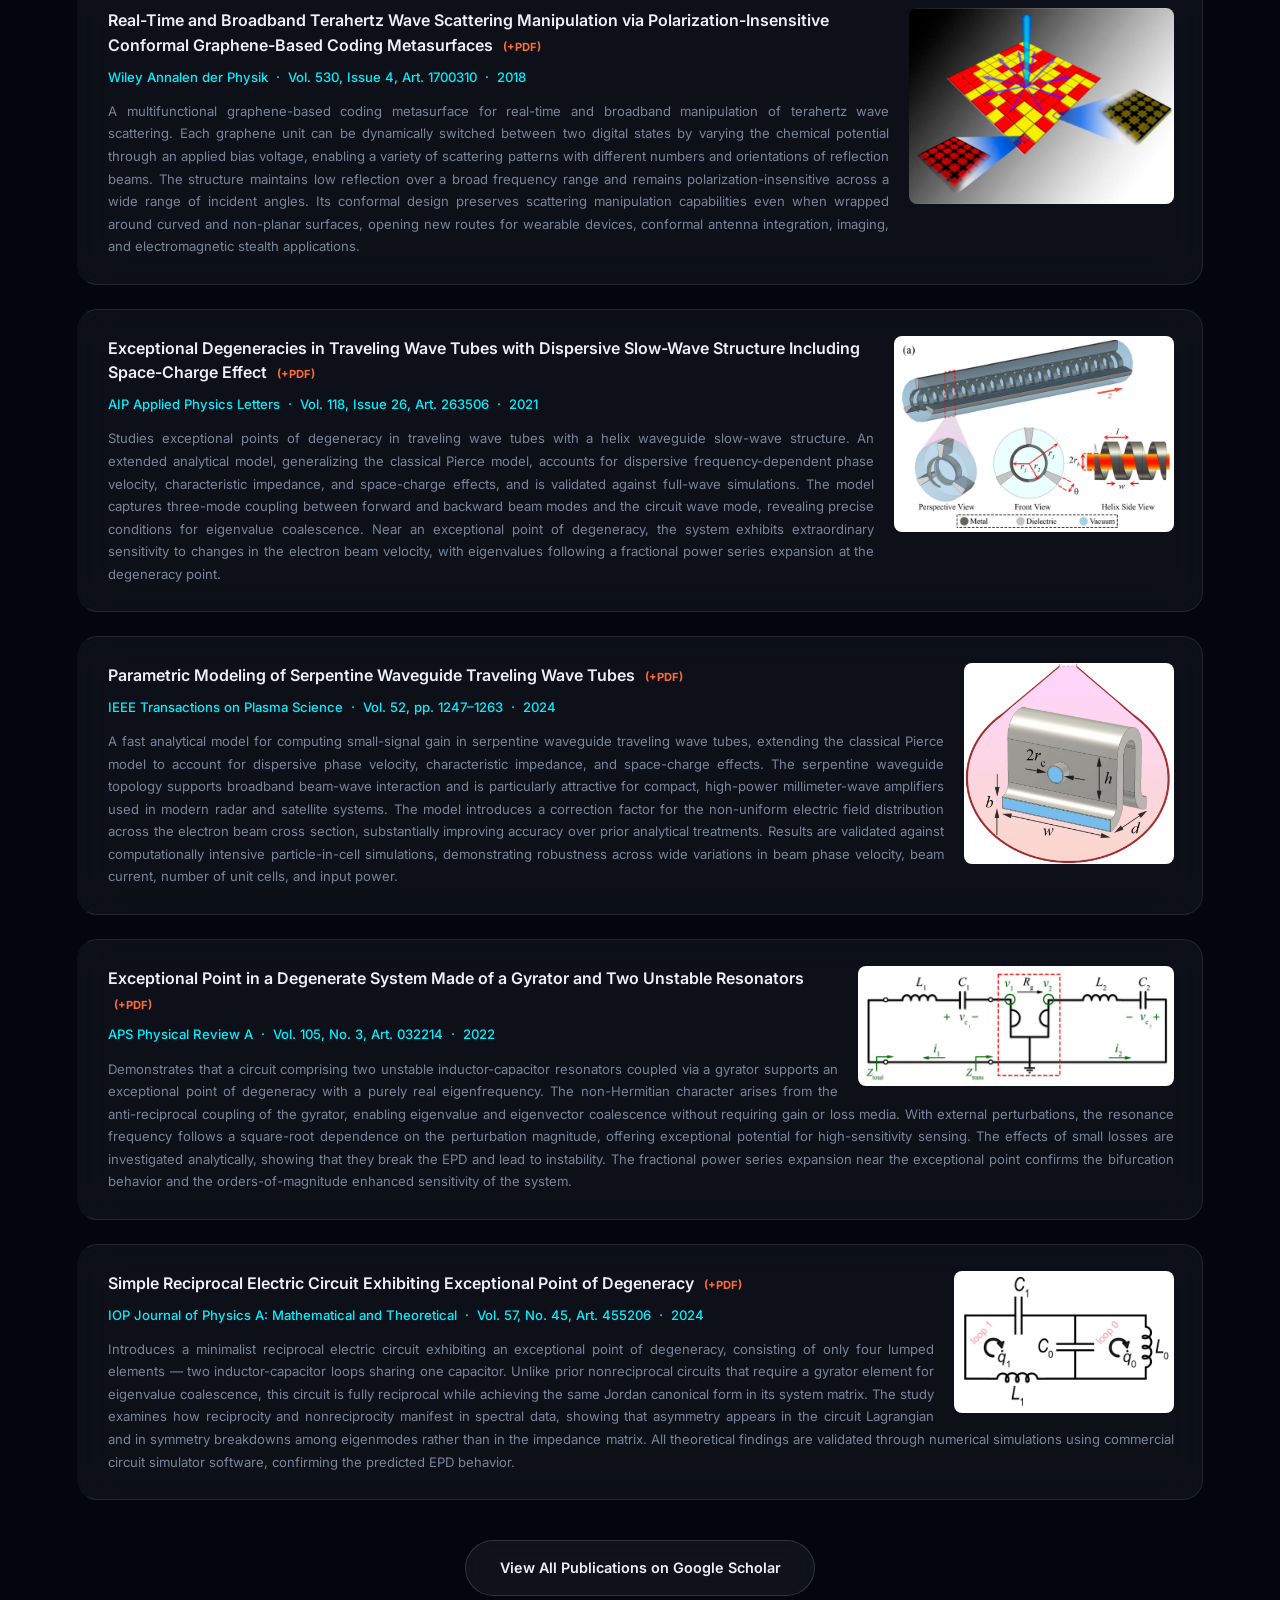
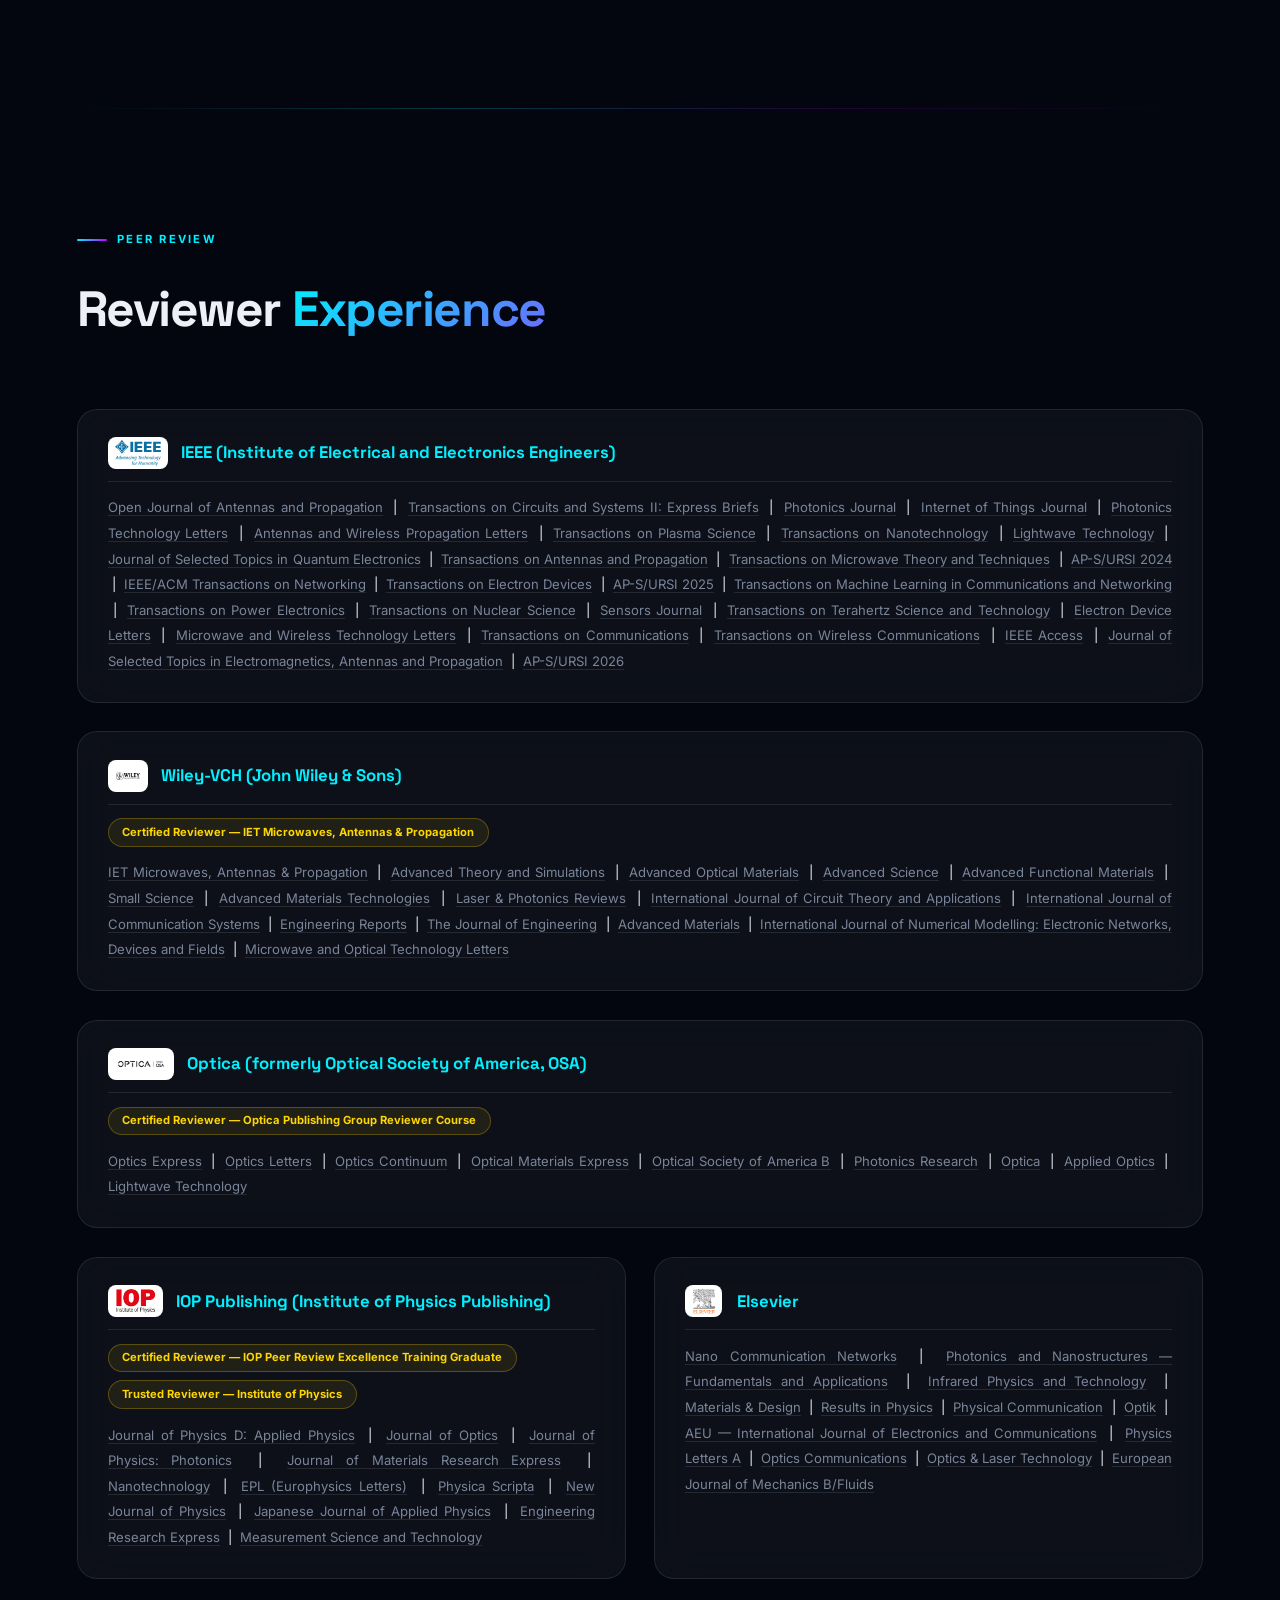
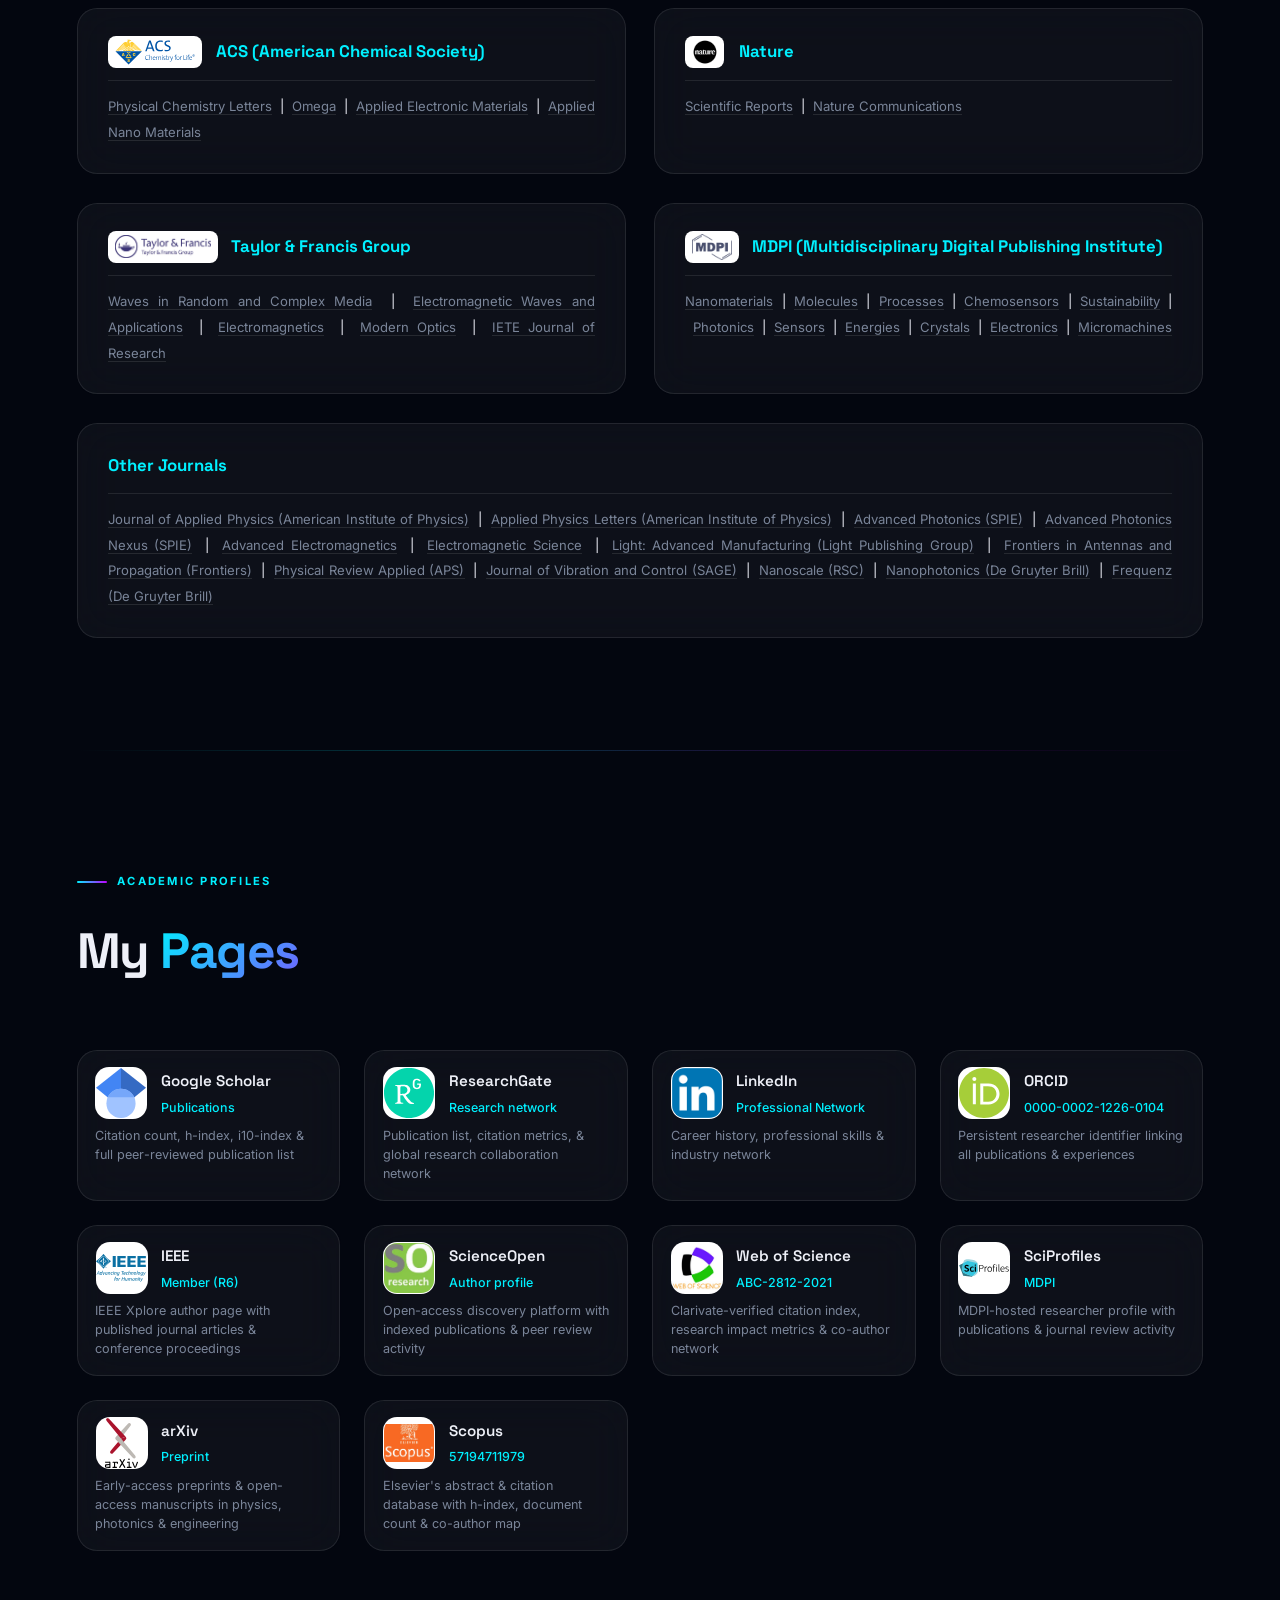
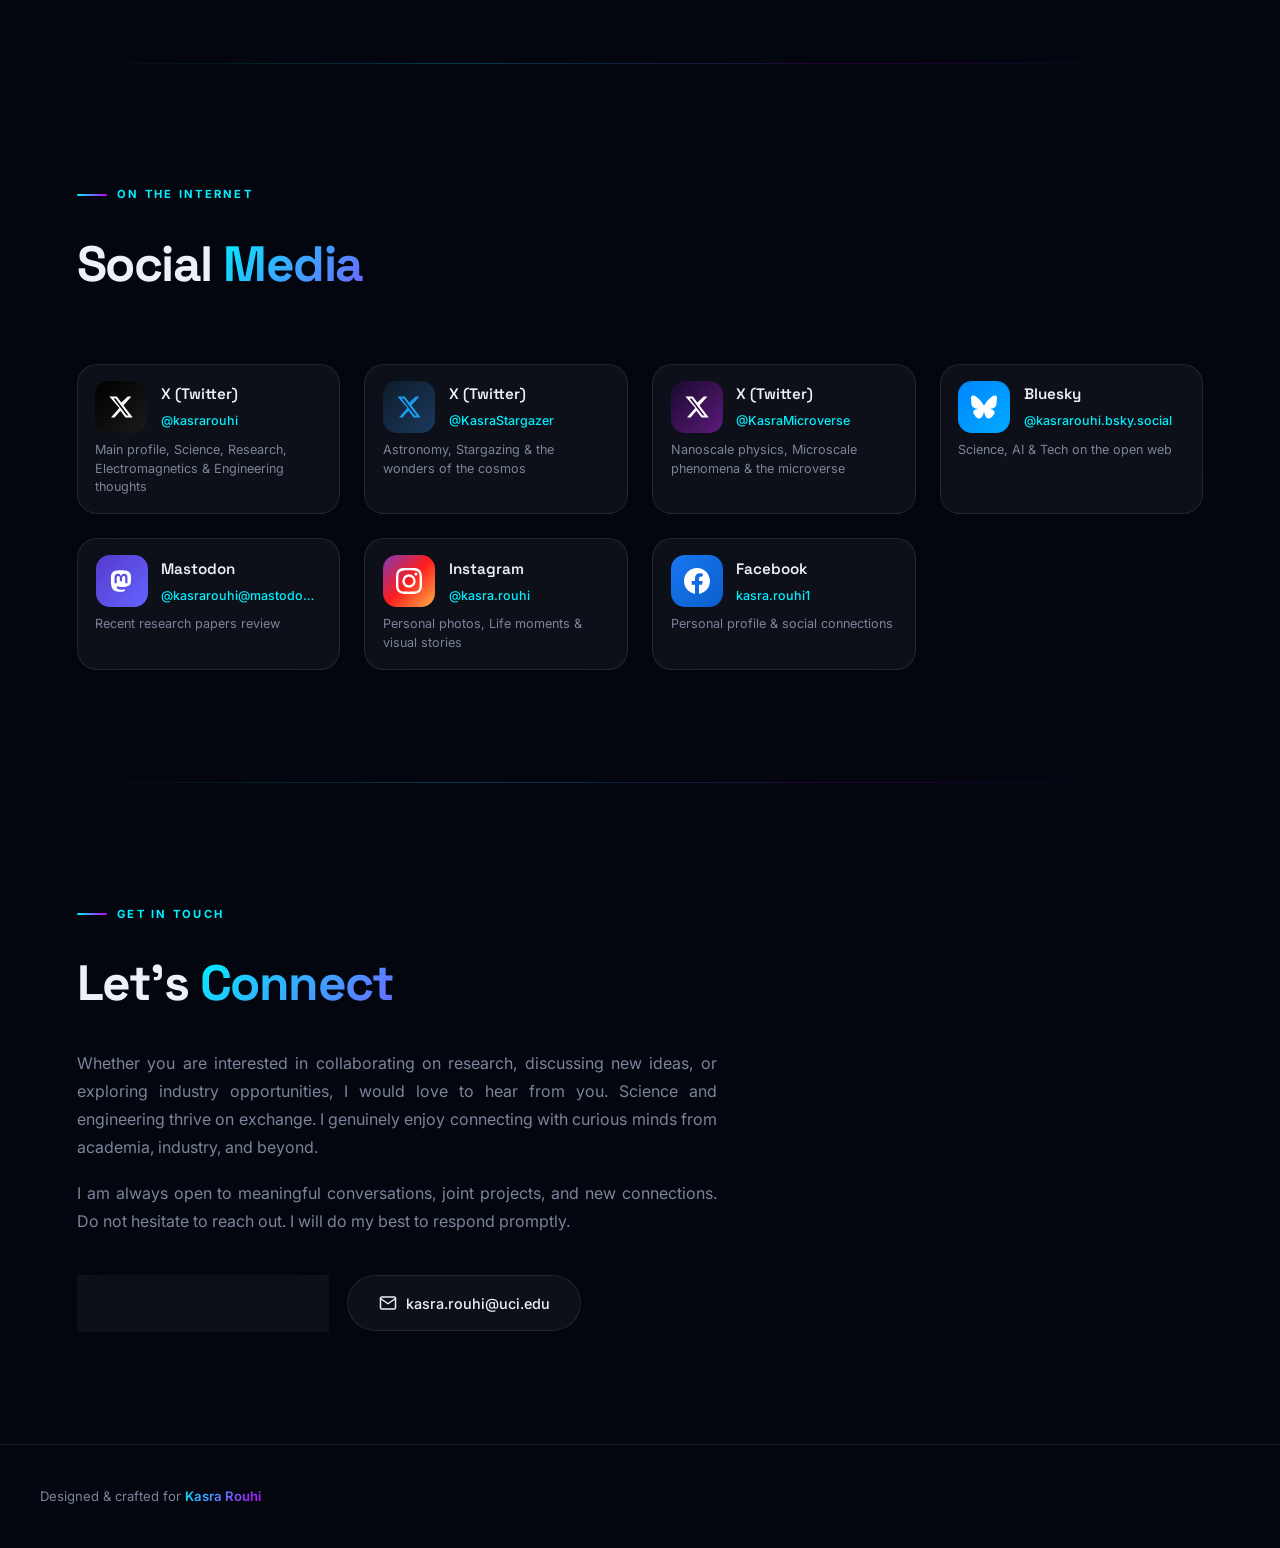
==== commit 02289576: "Update stat" ====
--- a/index.html
+++ b/index.html
@@ -16,6 +16,15 @@
   <link rel="stylesheet" href="css/experience.css" />
   <link rel="stylesheet" href="css/reviewer.css" />
   <link rel="stylesheet" href="css/social.css" />
+
+  <!-- Google tag (gtag.js) -->
+  <script async src="https://www.googletagmanager.com/gtag/js?id=G-RC0EXFLBJ1"></script>
+  <script>
+    window.dataLayer = window.dataLayer || [];
+    function gtag(){dataLayer.push(arguments);}
+    gtag('js', new Date());
+    gtag('config', 'G-RC0EXFLBJ1');
+  </script>
 </head>
 <body>
 
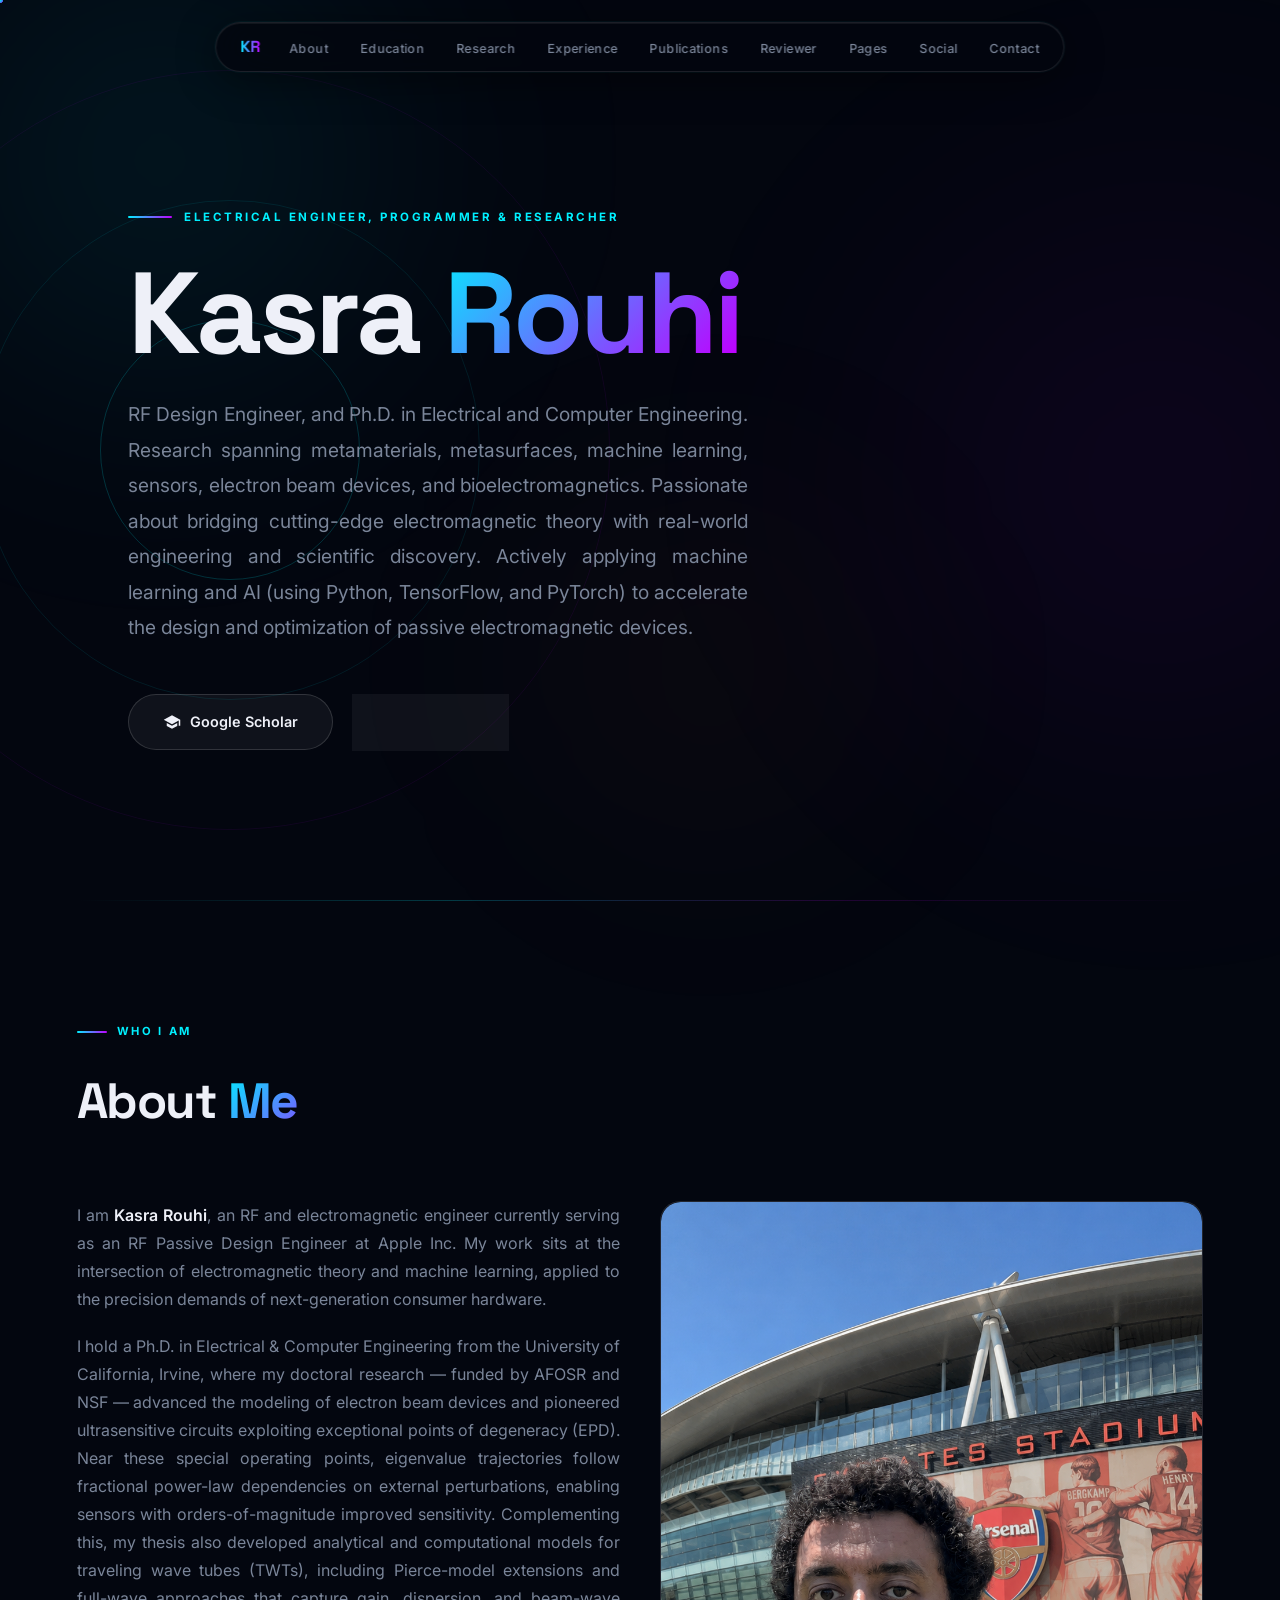
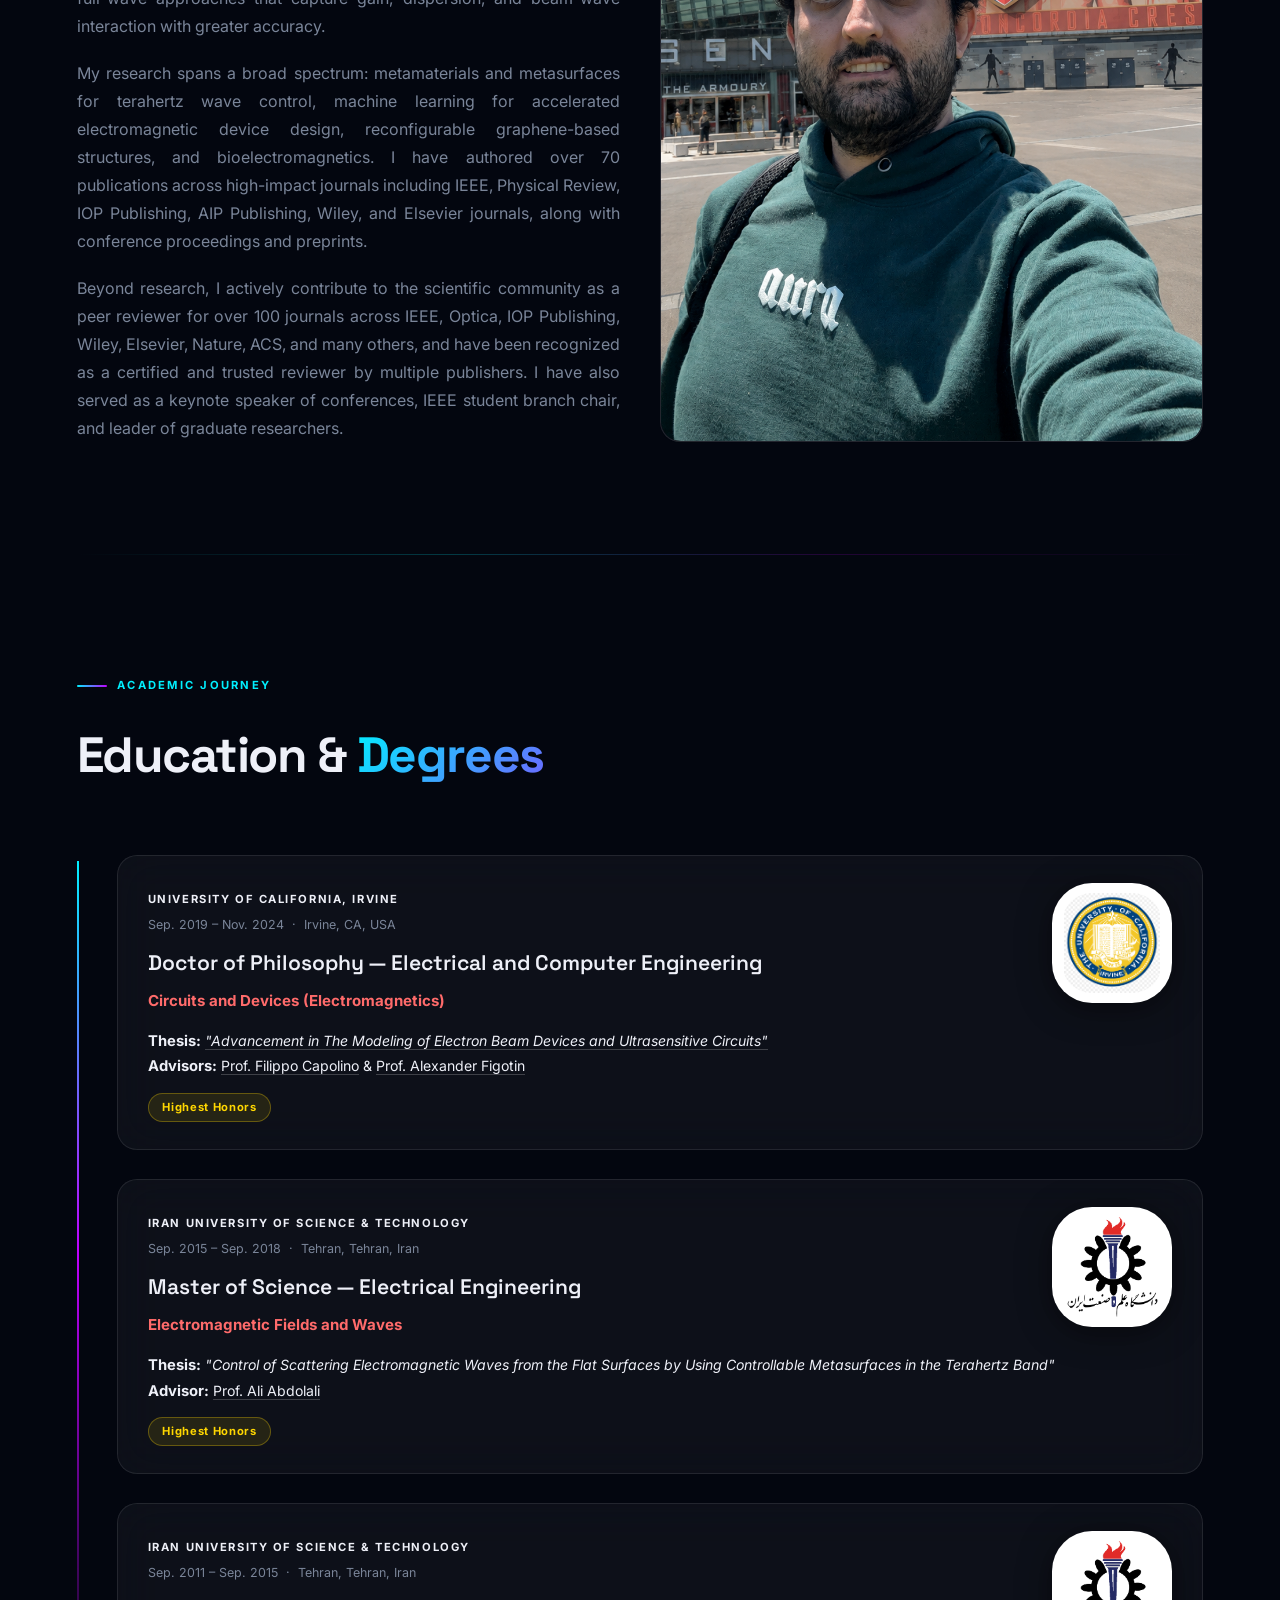
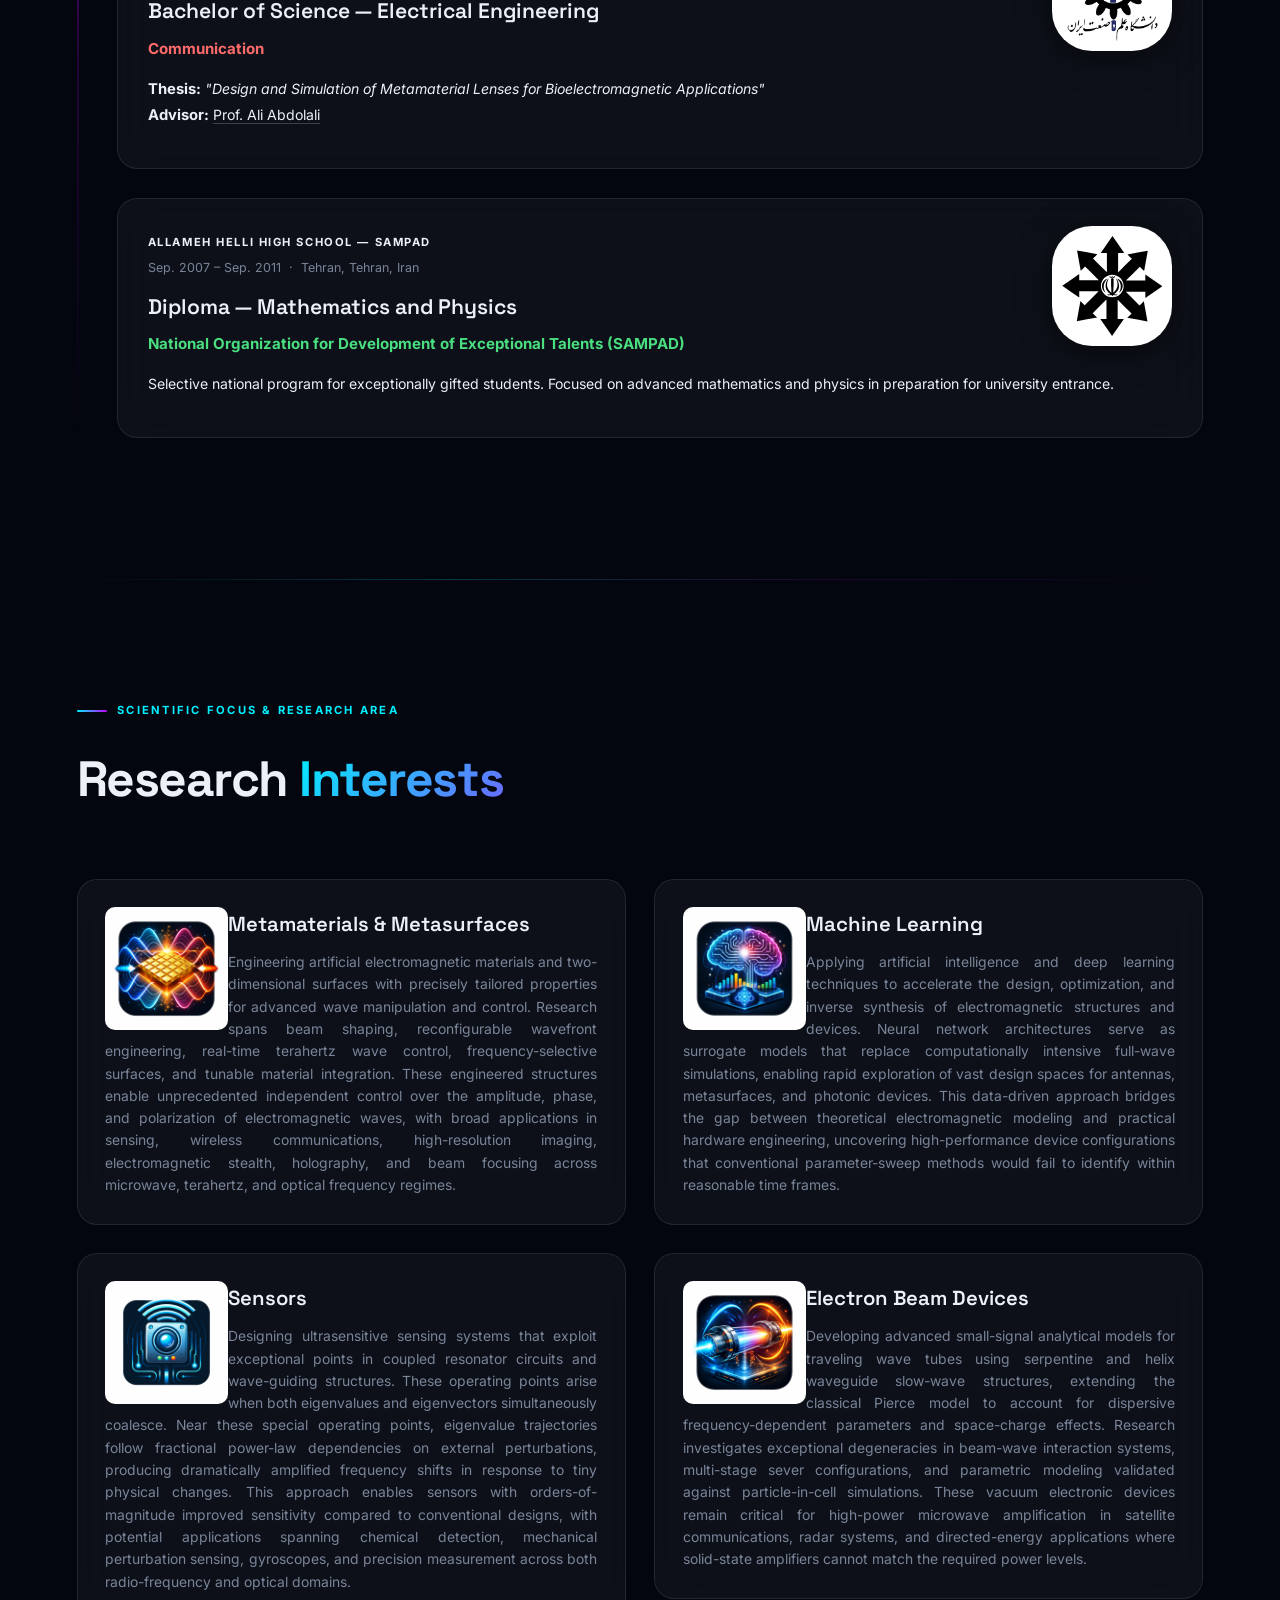
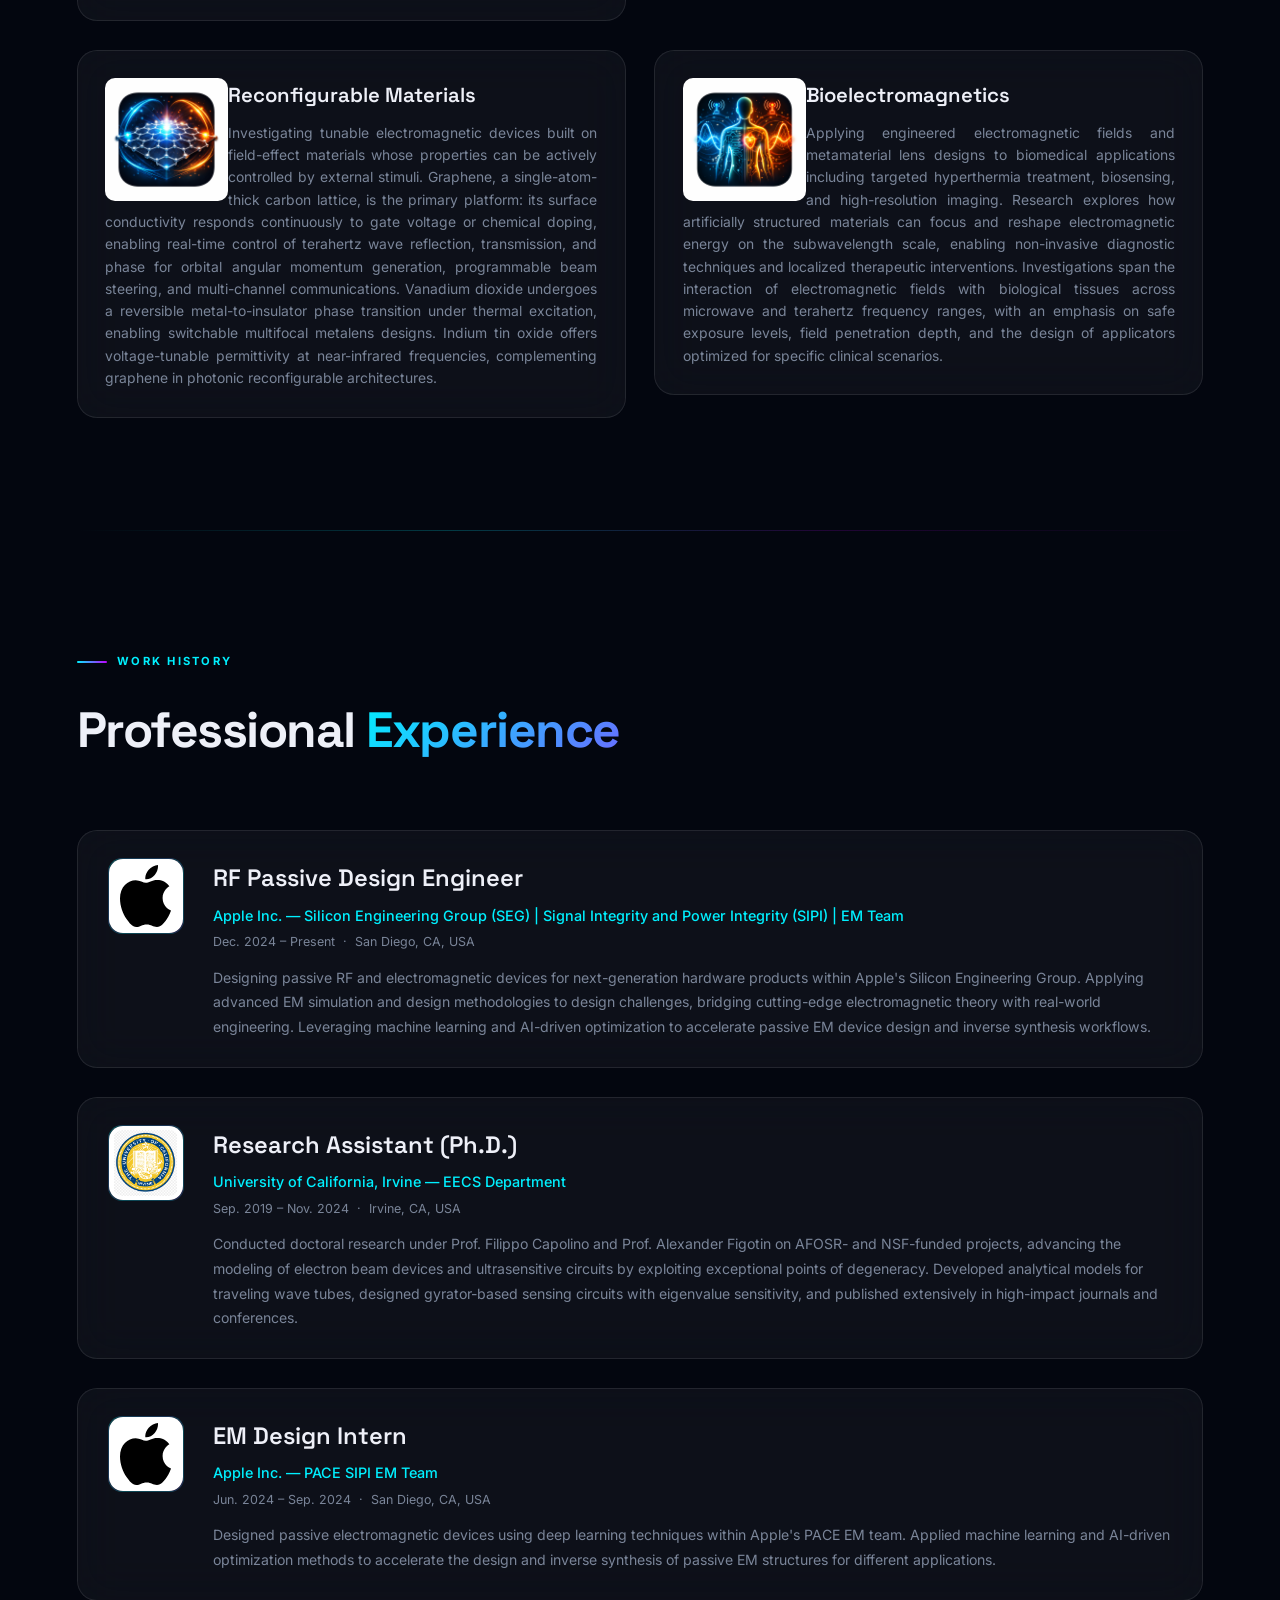
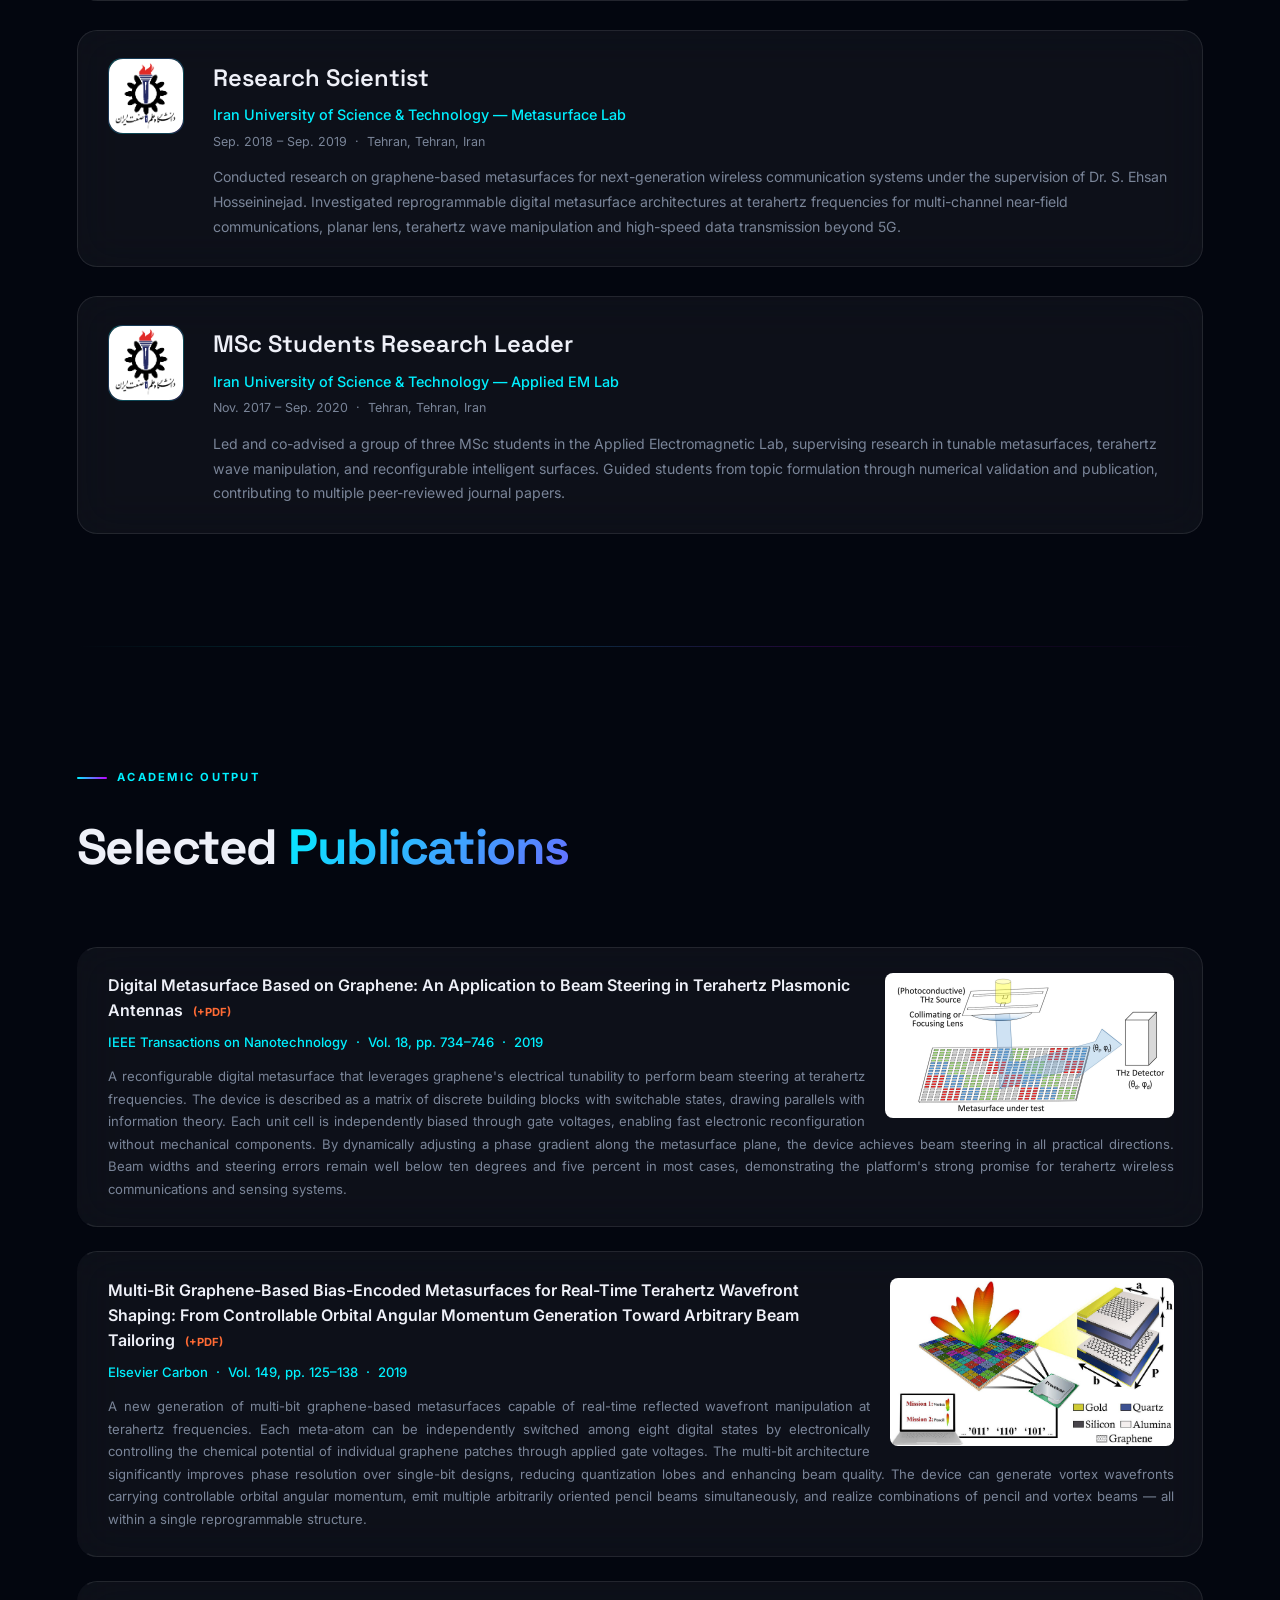
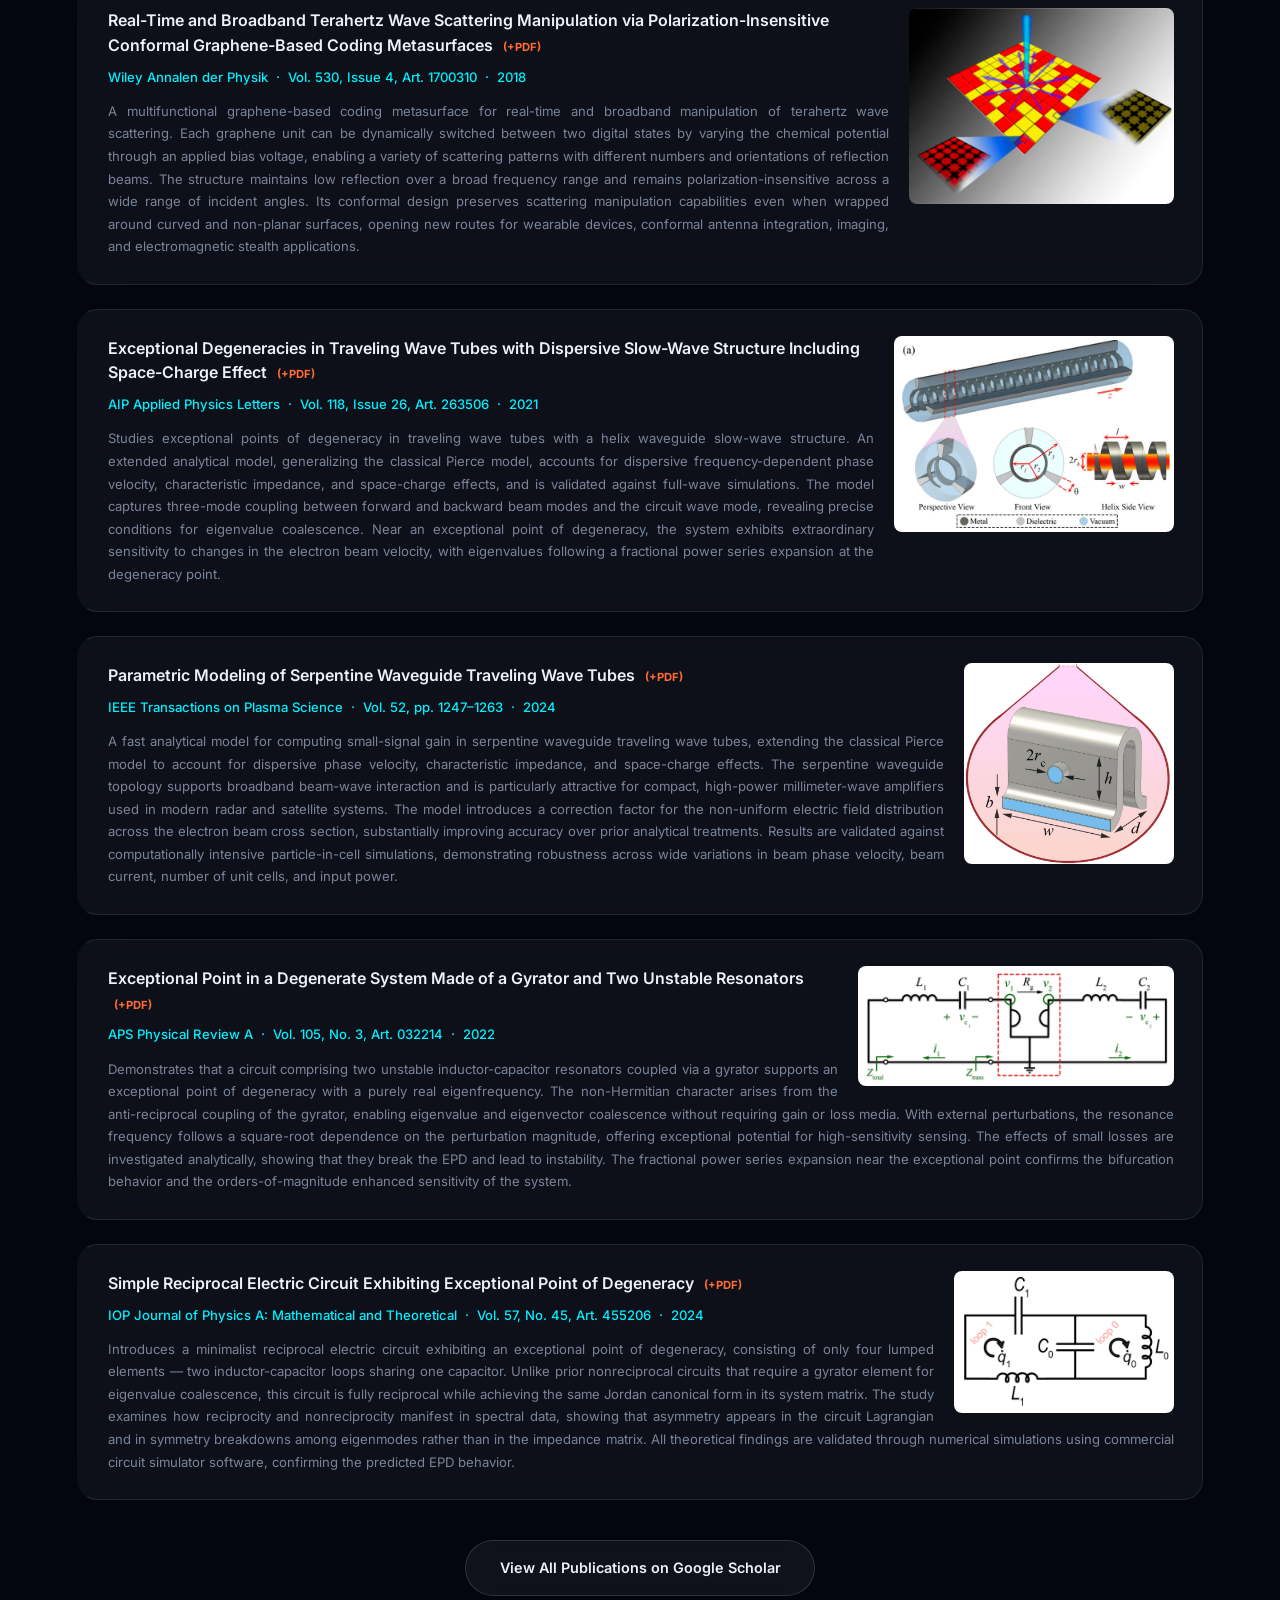
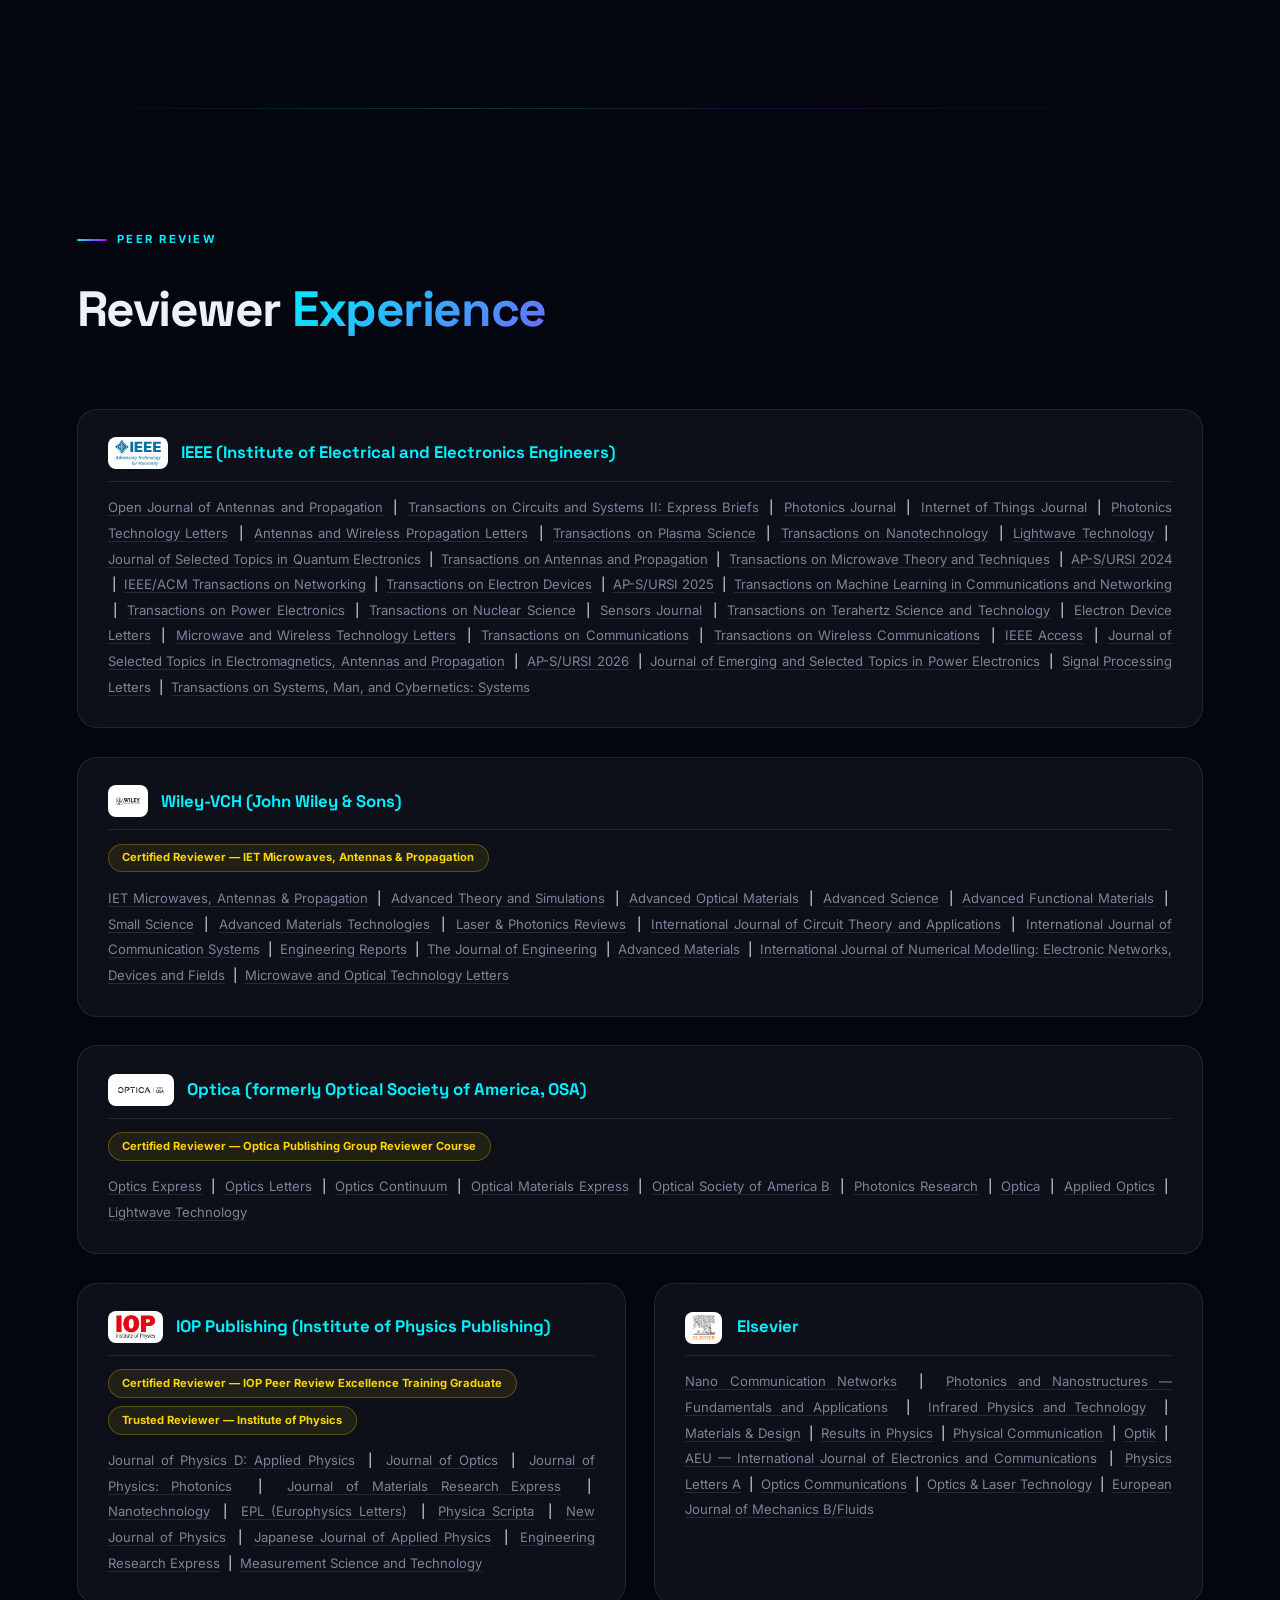
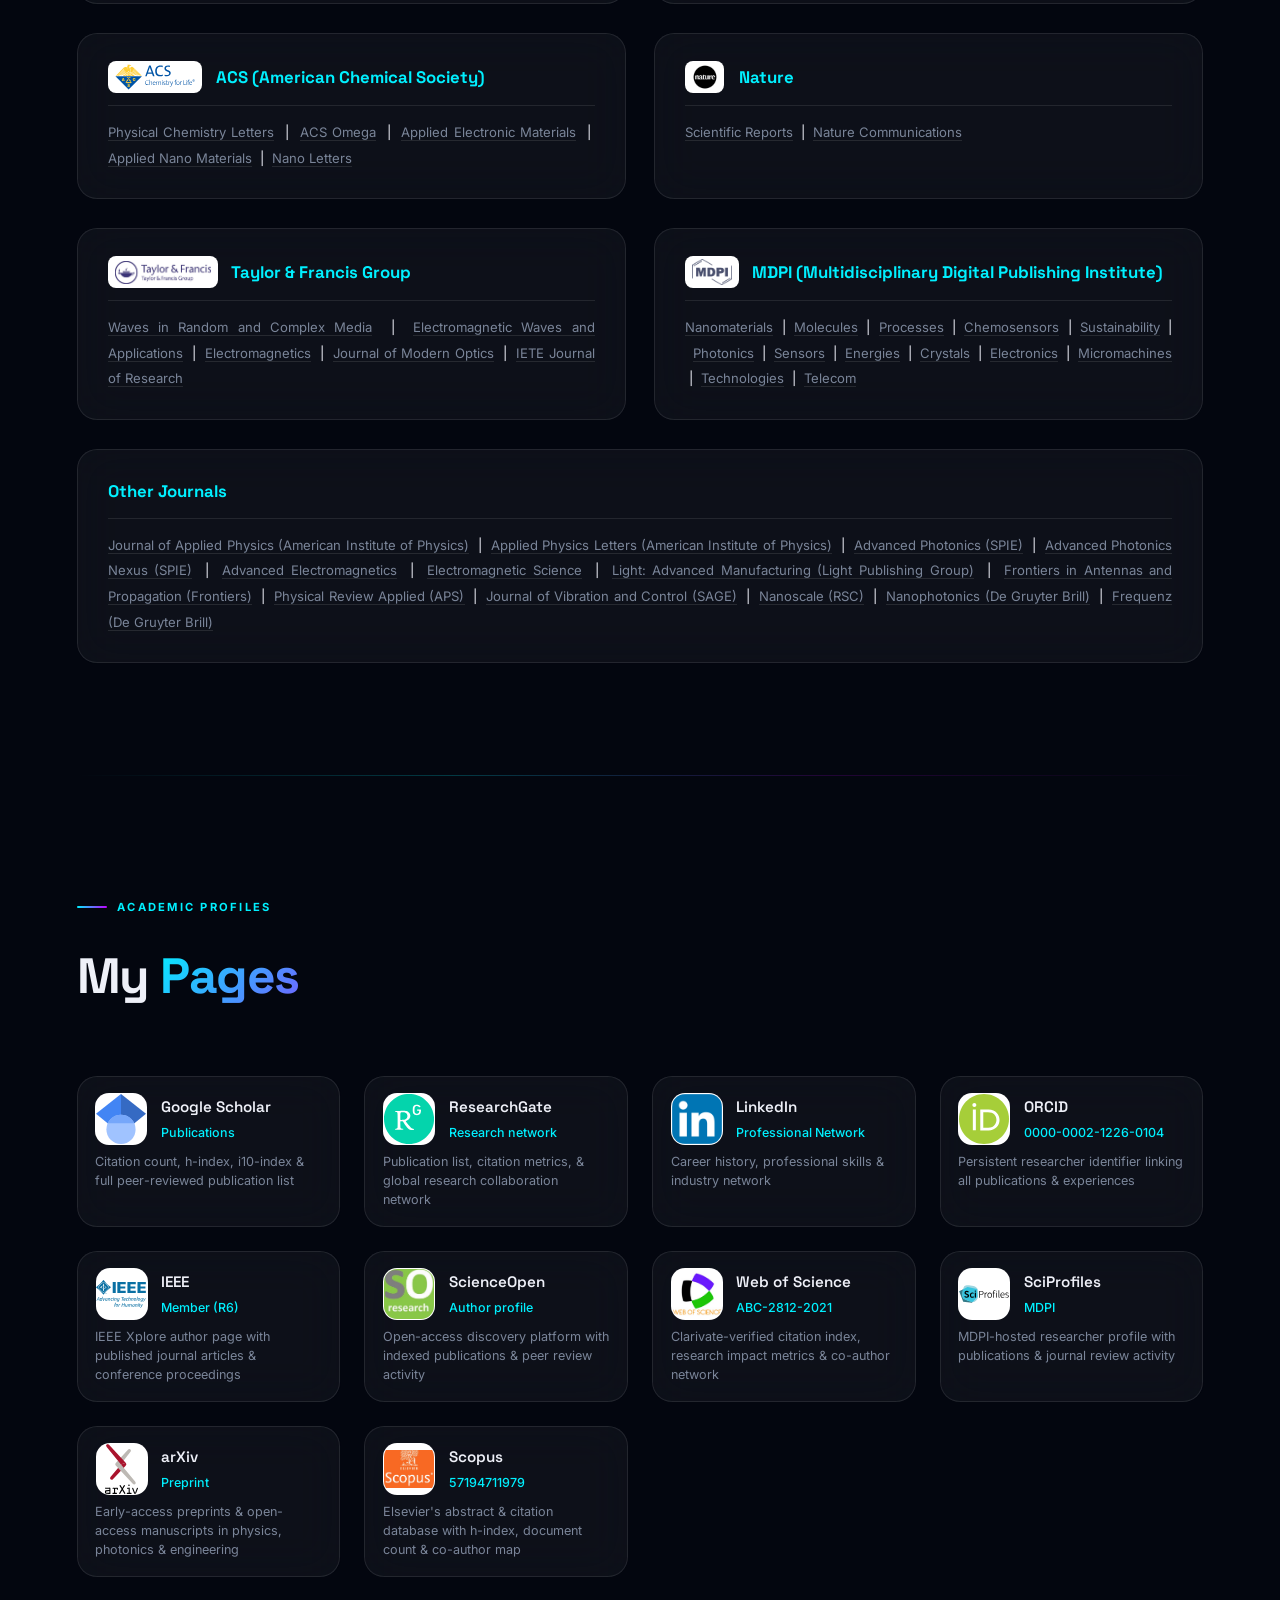
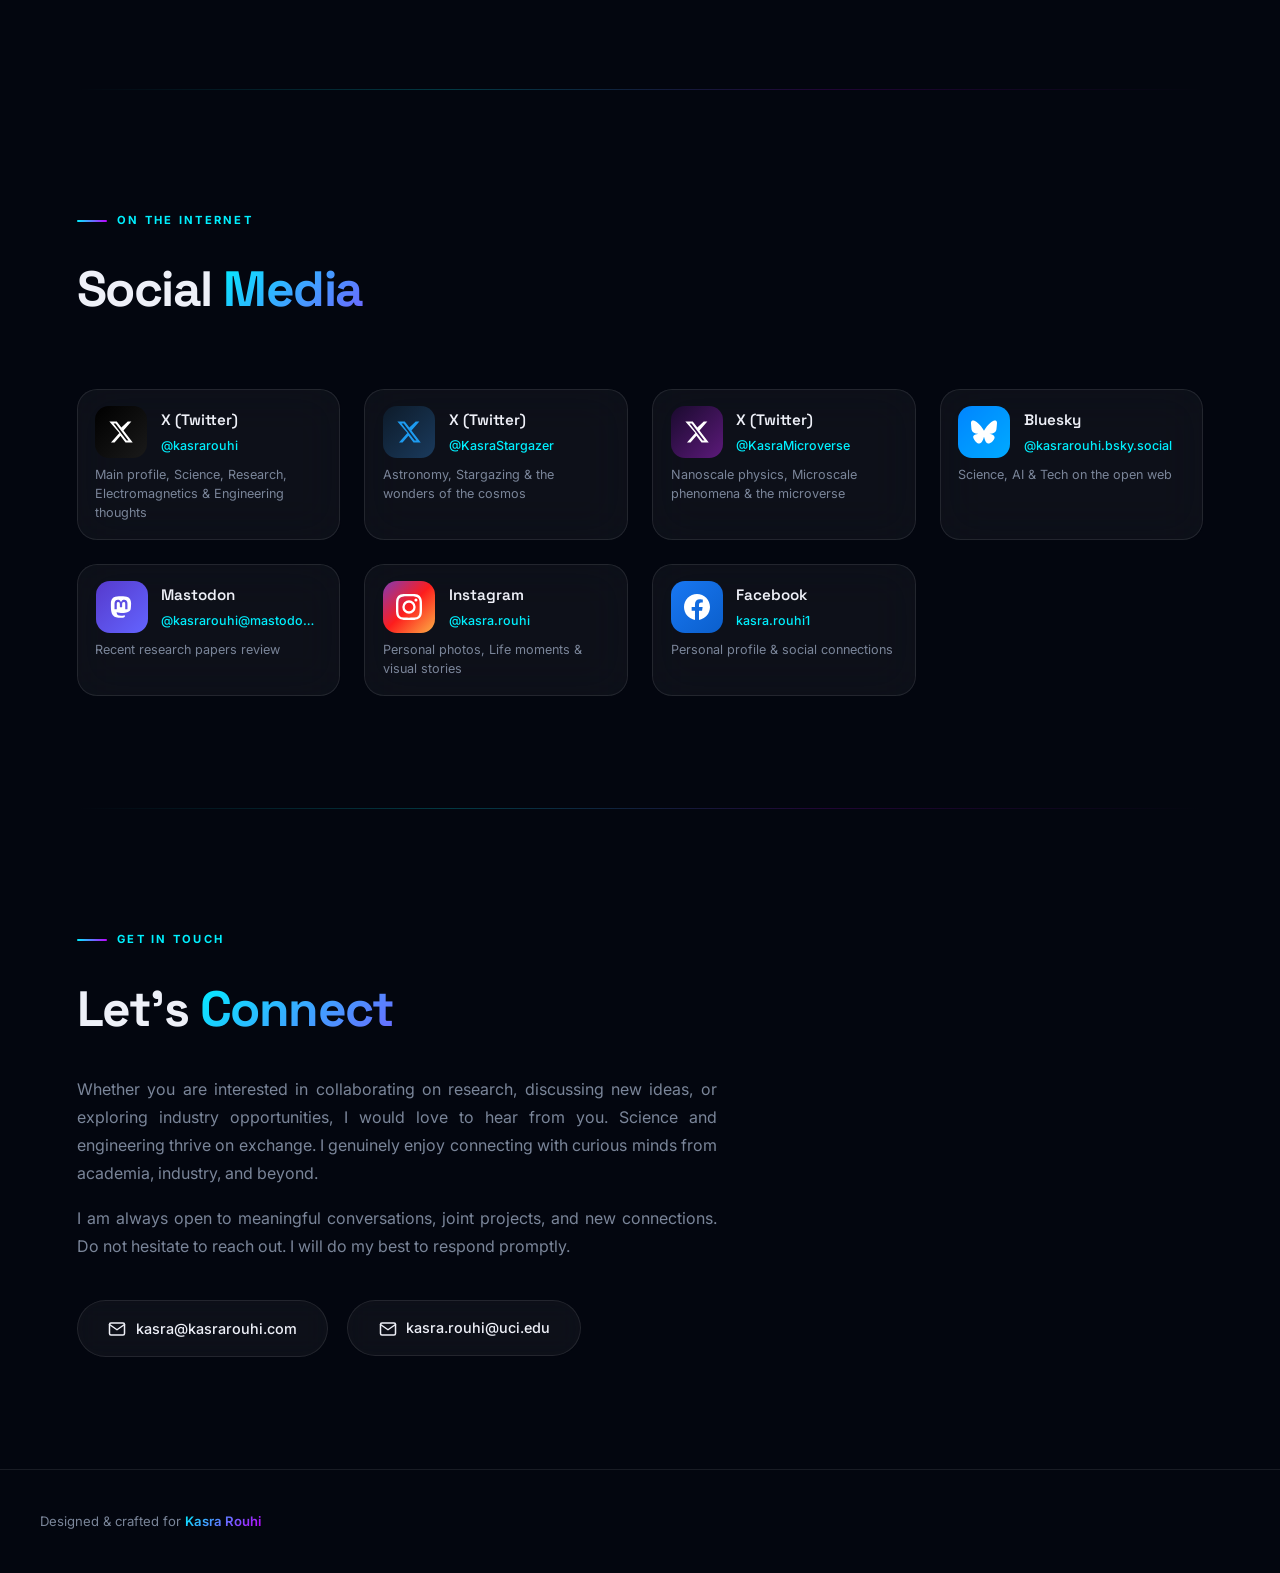
==== commit a4c4f6b1: "11 Oct 2026" ====
--- a/index.html
+++ b/index.html
@@ -70,7 +70,7 @@
     <div class="hero-eyebrow">Electrical Engineer, Programmer &amp; Researcher</div>
     <h1 class="hero-name">Kasra <span>Rouhi</span></h1>
     <p class="hero-subtitle">
-      RF Design Engineer, and Ph.D. in Electrical Engineering and Computer Science.
+      RF Design Engineer, and Ph.D. in Electrical and Computer Engineering.
       Research spanning metamaterials, metasurfaces, machine learning, sensors, electron beam devices, and bioelectromagnetics.
       Passionate about bridging cutting-edge electromagnetic theory with real-world engineering and scientific discovery.
       Actively applying machine learning and AI (using Python, TensorFlow, and PyTorch) to accelerate the design and optimization of passive electromagnetic devices.
@@ -106,7 +106,7 @@
         machine learning, applied to the precision demands of next-generation consumer hardware.
       </p>
       <p>
-        I hold a Ph.D. in Electrical Engineering & Computer Science from the University of California, Irvine, where my
+        I hold a Ph.D. in Electrical &amp; Computer Engineering from the University of California, Irvine, where my
         doctoral research — funded by AFOSR and NSF — advanced the modeling of electron
         beam devices and pioneered ultrasensitive circuits exploiting exceptional points
         of degeneracy (EPD). Near these special operating points, eigenvalue trajectories
@@ -166,7 +166,7 @@
         </div>
         <a href="https://en.wikipedia.org/wiki/University_of_California,_Irvine" target="_blank"><img class="tl-badge" src="images/EduExp/UCI.png" alt="UCI" width="56" height="56" /></a>
       </div>
-      <div class="tl-degree">Doctor of Philosophy — Electrical Engineering and Computer Science</div>
+      <div class="tl-degree">Doctor of Philosophy — Electrical and Computer Engineering</div>
       <div class="tl-meta">Circuits and Devices (Electromagnetics)</div>
       <div class="tl-detail">
         <span class="tl-label">Thesis:</span> <a href="https://www.proquest.com/openview/66f14b600462f90610e6053b3de5a684/1?pq-origsite=gscholar&cbl=18750&diss=y" target="_blank" style="color:inherit;border-bottom:1px solid rgba(255,255,255,0.2);text-decoration:none;"><em>"Advancement in The Modeling of Electron Beam Devices and Ultrasensitive Circuits"</em></a><br/>
@@ -190,7 +190,7 @@
       <div class="tl-degree">Master of Science — Electrical Engineering</div>
       <div class="tl-meta">Electromagnetic Fields and Waves</div>
       <div class="tl-detail">
-        <span class="tl-label">Thesis:</span> <em>"Control of Scattering Electromagnetic Waves from Flat Surfaces by Using Controllable Metasurfaces in the Terahertz Band"</em><br/>
+        <span class="tl-label">Thesis:</span> <em>"Control of Scattering Electromagnetic Waves from the Flat Surfaces by Using Controllable Metasurfaces in the Terahertz Band"</em><br/>
         <span class="tl-label">Advisor:</span> <a href="https://scholar.google.com/citations?user=JYpUTf8AAAAJ&hl=en" target="_blank" style="color:inherit;border-bottom:1px solid rgba(255,255,255,0.2);text-decoration:none;">Prof. Ali Abdolali</a></span>
       </div>
       <div class="tl-badges-row">
@@ -209,7 +209,7 @@
         <a href="https://en.wikipedia.org/wiki/Iran_University_of_Science_and_Technology" target="_blank"><img class="tl-badge" src="images/EduExp/IUST.png" alt="IUST" width="56" height="56" /></a>
       </div>
       <div class="tl-degree">Bachelor of Science — Electrical Engineering</div>
-      <div class="tl-meta">Communications</div>
+      <div class="tl-meta">Communication</div>
       <div class="tl-detail">
         <span class="tl-label">Thesis:</span> <em>"Design and Simulation of Metamaterial Lenses for Bioelectromagnetic Applications"</em><br/>
         <span class="tl-label">Advisor:</span> <a href="https://scholar.google.com/citations?user=JYpUTf8AAAAJ&hl=en" target="_blank" style="color:inherit;border-bottom:1px solid rgba(255,255,255,0.2);text-decoration:none;">Prof. Ali Abdolali</a></span>
@@ -311,10 +311,10 @@
       <div class="exp-logo"><a href="https://en.wikipedia.org/wiki/Apple_Inc." target="_blank" style="display:block;width:100%;height:100%;border-radius:inherit;"><img src="images/EduExp/Apple.svg" alt="Apple" style="width:100%;height:100%;object-fit:contain;border-radius:inherit;background:#fff;padding:6px;"></a></div>
       <div class="exp-body">
         <div class="exp-role">RF Passive Design Engineer</div>
-        <div class="exp-company"><a href="https://en.wikipedia.org/wiki/Apple_Inc." target="_blank" style="color:inherit;text-decoration:none;">Apple Inc.</a> — Advanced Technologies Group | SIPI EM Team</div>
+        <div class="exp-company"><a href="https://en.wikipedia.org/wiki/Apple_Inc." target="_blank" style="color:inherit;text-decoration:none;">Apple Inc.</a> — Silicon Engineering Group (SEG) | Signal Integrity and Power Integrity (SIPI) | EM Team</div>
         <div class="exp-period">Dec. 2024 – Present &nbsp;·&nbsp; San Diego, CA, USA</div>
         <div class="exp-desc">
-          Designing passive RF and electromagnetic devices for next-generation hardware products within Apple's Advanced Technologies Group. Applying advanced EM simulation and design methodologies to design challenges, bridging cutting-edge electromagnetic theory with real-world engineering. Leveraging machine learning and AI-driven optimization to accelerate passive EM device design and inverse synthesis workflows.
+          Designing passive RF and electromagnetic devices for next-generation hardware products within Apple's Silicon Engineering Group. Applying advanced EM simulation and design methodologies to design challenges, bridging cutting-edge electromagnetic theory with real-world engineering. Leveraging machine learning and AI-driven optimization to accelerate passive EM device design and inverse synthesis workflows.
         </div>
       </div>
     </div>
@@ -492,7 +492,10 @@
         <a href="https://ieeexplore.ieee.org/xpl/RecentIssue.jsp?punumber=7693" target="_blank">Transactions on Wireless Communications</a> &nbsp;|&nbsp;
         <a href="https://ieeexplore.ieee.org/xpl/RecentIssue.jsp?punumber=6287639" target="_blank">IEEE Access</a> &nbsp;|&nbsp;
         <a href="https://ieeexplore.ieee.org/xpl/RecentIssue.jsp?punumber=10918858" target="_blank">Journal of Selected Topics in Electromagnetics, Antennas and Propagation</a> &nbsp;|&nbsp;
-        <a href="https://2026.apsursi.org" target="_blank">AP-S/URSI 2026</a>
+        <a href="https://2026.apsursi.org" target="_blank">AP-S/URSI 2026</a> &nbsp;|&nbsp;
+        <a href="https://ieeexplore.ieee.org/xpl/RecentIssue.jsp?punumber=6245517" target="_blank">Journal of Emerging and Selected Topics in Power Electronics</a> &nbsp;|&nbsp;
+        <a href="https://ieeexplore.ieee.org/xpl/RecentIssue.jsp?punumber=97" target="_blank">Signal Processing Letters</a> &nbsp;|&nbsp;
+        <a href="https://ieeexplore.ieee.org/xpl/RecentIssue.jsp?punumber=6221021" target="_blank">Transactions on Systems, Man, and Cybernetics: Systems</a>
       </div>
     </div>
 
@@ -592,9 +595,10 @@
         <a class="reviewer-publisher" href="https://www.acs.org" target="_blank"><img class="reviewer-logo" src="images/Reviewer/ACS.svg" alt="ACS"> ACS (American Chemical Society)</a>
         <div class="reviewer-journals">
           <a href="https://pubs.acs.org/journal/jpclcd" target="_blank">Physical Chemistry Letters</a> &nbsp;|&nbsp;
-          <a href="https://pubs.acs.org/journal/acsodf" target="_blank">Omega</a> &nbsp;|&nbsp;
+          <a href="https://pubs.acs.org/journal/acsodf" target="_blank">ACS Omega</a> &nbsp;|&nbsp;
           <a href="https://pubs.acs.org/journal/aaembp" target="_blank">Applied Electronic Materials</a> &nbsp;|&nbsp;
-          <a href="https://pubs.acs.org/journal/aanmf6" target="_blank">Applied Nano Materials</a>
+          <a href="https://pubs.acs.org/journal/aanmf6" target="_blank">Applied Nano Materials</a> &nbsp;|&nbsp;
+          <a href="https://pubs.acs.org/journal/nalefd" target="_blank">Nano Letters</a>
         </div>
       </div>
       <div class="glass reviewer-card">
@@ -616,7 +620,7 @@
           <a href="https://www.tandfonline.com/journals/twrm20" target="_blank">Waves in Random and Complex Media</a> &nbsp;|&nbsp;
           <a href="https://www.tandfonline.com/journals/tewa20" target="_blank">Electromagnetic Waves and Applications</a> &nbsp;|&nbsp;
           <a href="https://www.tandfonline.com/journals/uemg20" target="_blank">Electromagnetics</a> &nbsp;|&nbsp;
-          <a href="https://www.tandfonline.com/journals/tmop20" target="_blank">Modern Optics</a> &nbsp;|&nbsp;
+          <a href="https://www.tandfonline.com/journals/tmop20" target="_blank">Journal of Modern Optics</a> &nbsp;|&nbsp;
           <a href="https://www.tandfonline.com/journals/tijr20" target="_blank">IETE Journal of Research</a>
         </div>
       </div>
@@ -634,7 +638,9 @@
           <a href="https://www.mdpi.com/journal/energies" target="_blank">Energies</a> &nbsp;|&nbsp;
           <a href="https://www.mdpi.com/journal/crystals" target="_blank">Crystals</a> &nbsp;|&nbsp;
           <a href="https://www.mdpi.com/journal/electronics" target="_blank">Electronics</a> &nbsp;|&nbsp;
-          <a href="https://www.mdpi.com/journal/micromachines" target="_blank">Micromachines</a>
+          <a href="https://www.mdpi.com/journal/micromachines" target="_blank">Micromachines</a> &nbsp;|&nbsp;
+          <a href="https://www.mdpi.com/journal/technologies" target="_blank">Technologies</a> &nbsp;|&nbsp;
+          <a href="https://www.mdpi.com/journal/telecom" target="_blank">Telecom</a>
         </div>
       </div>
     </div>
